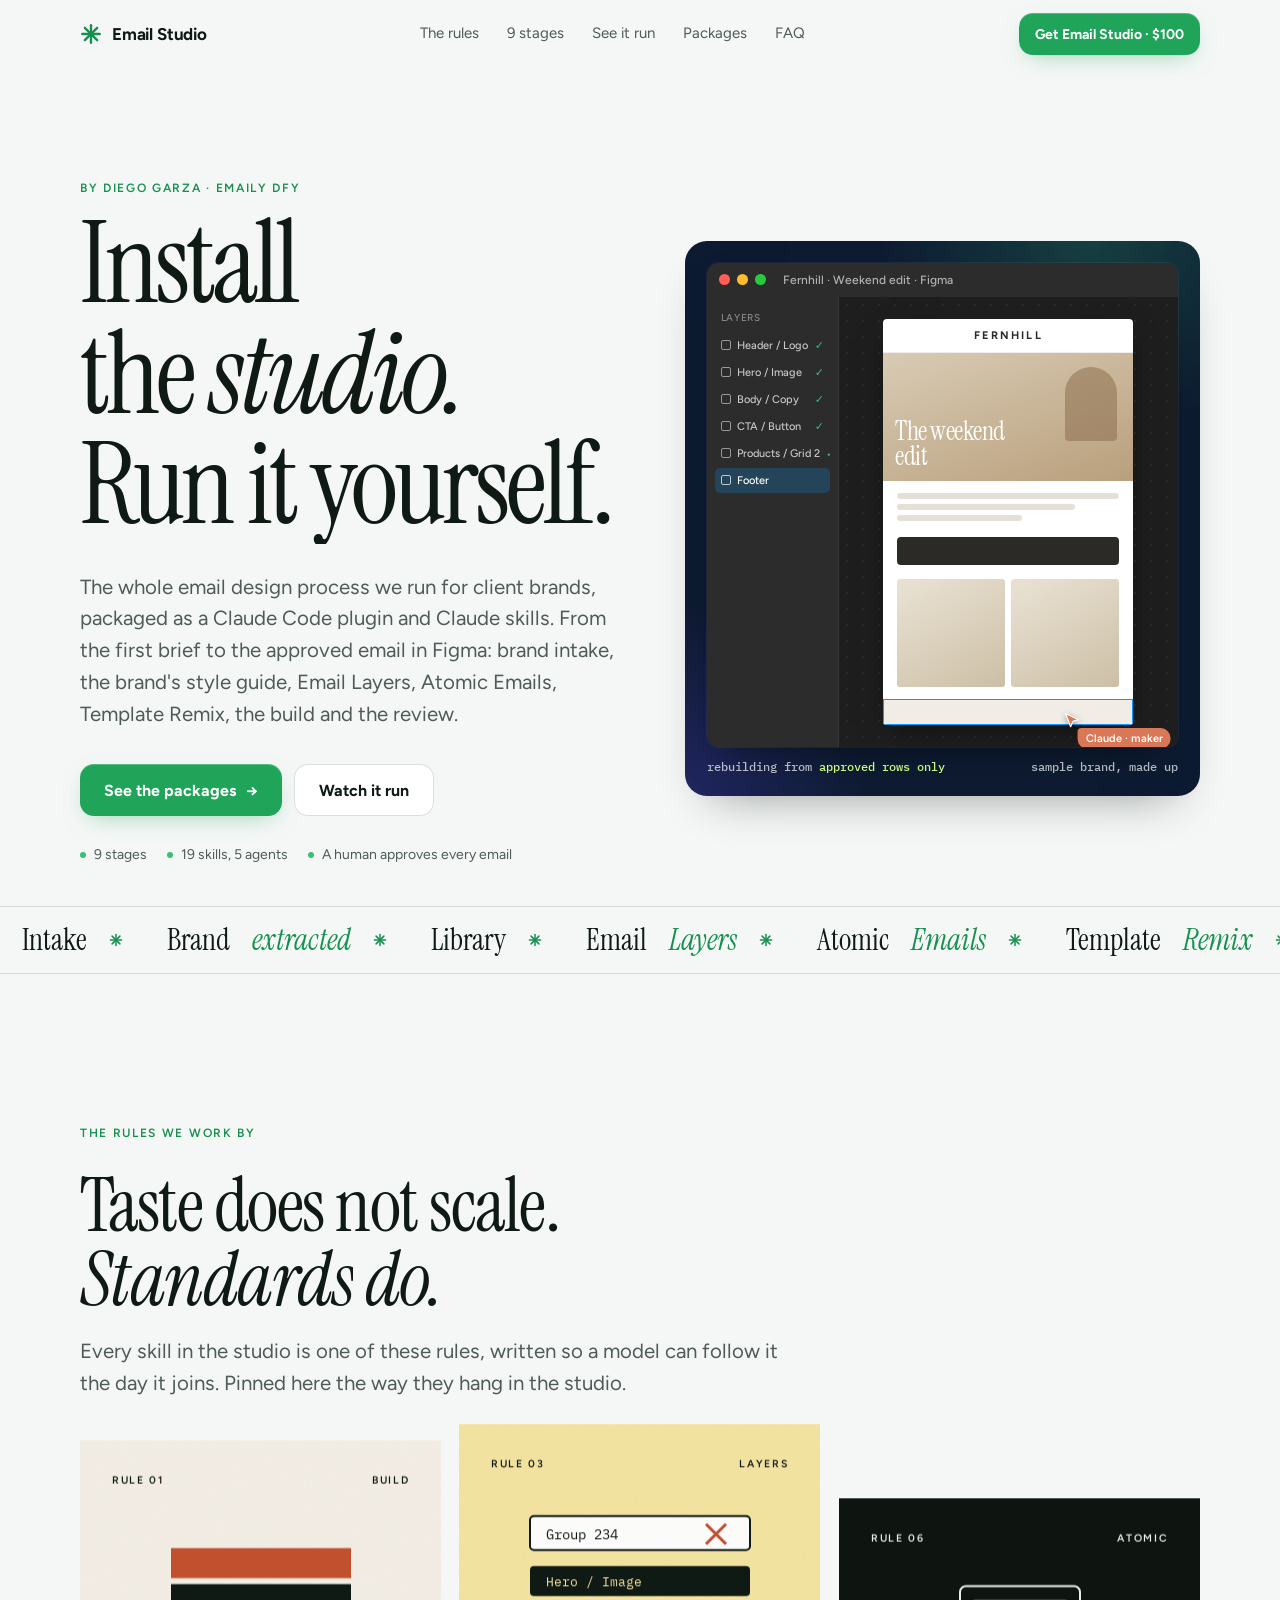
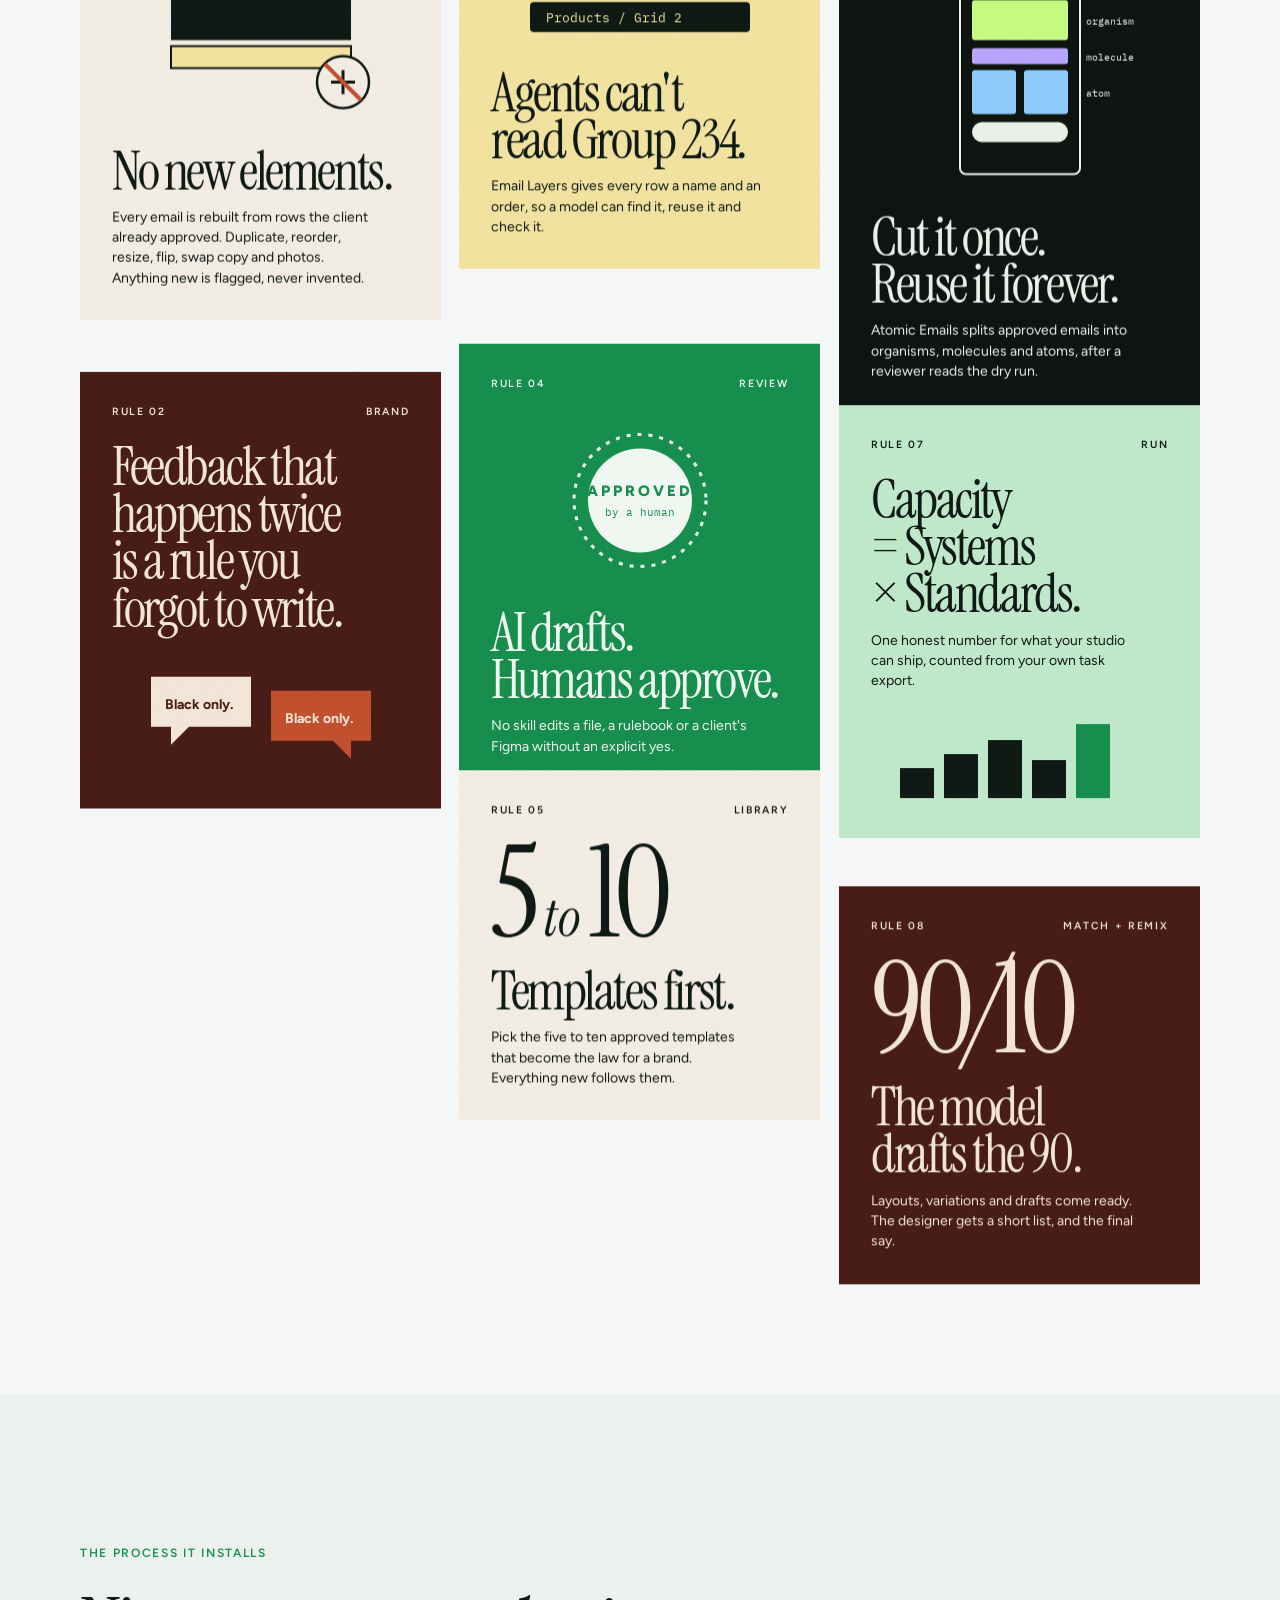
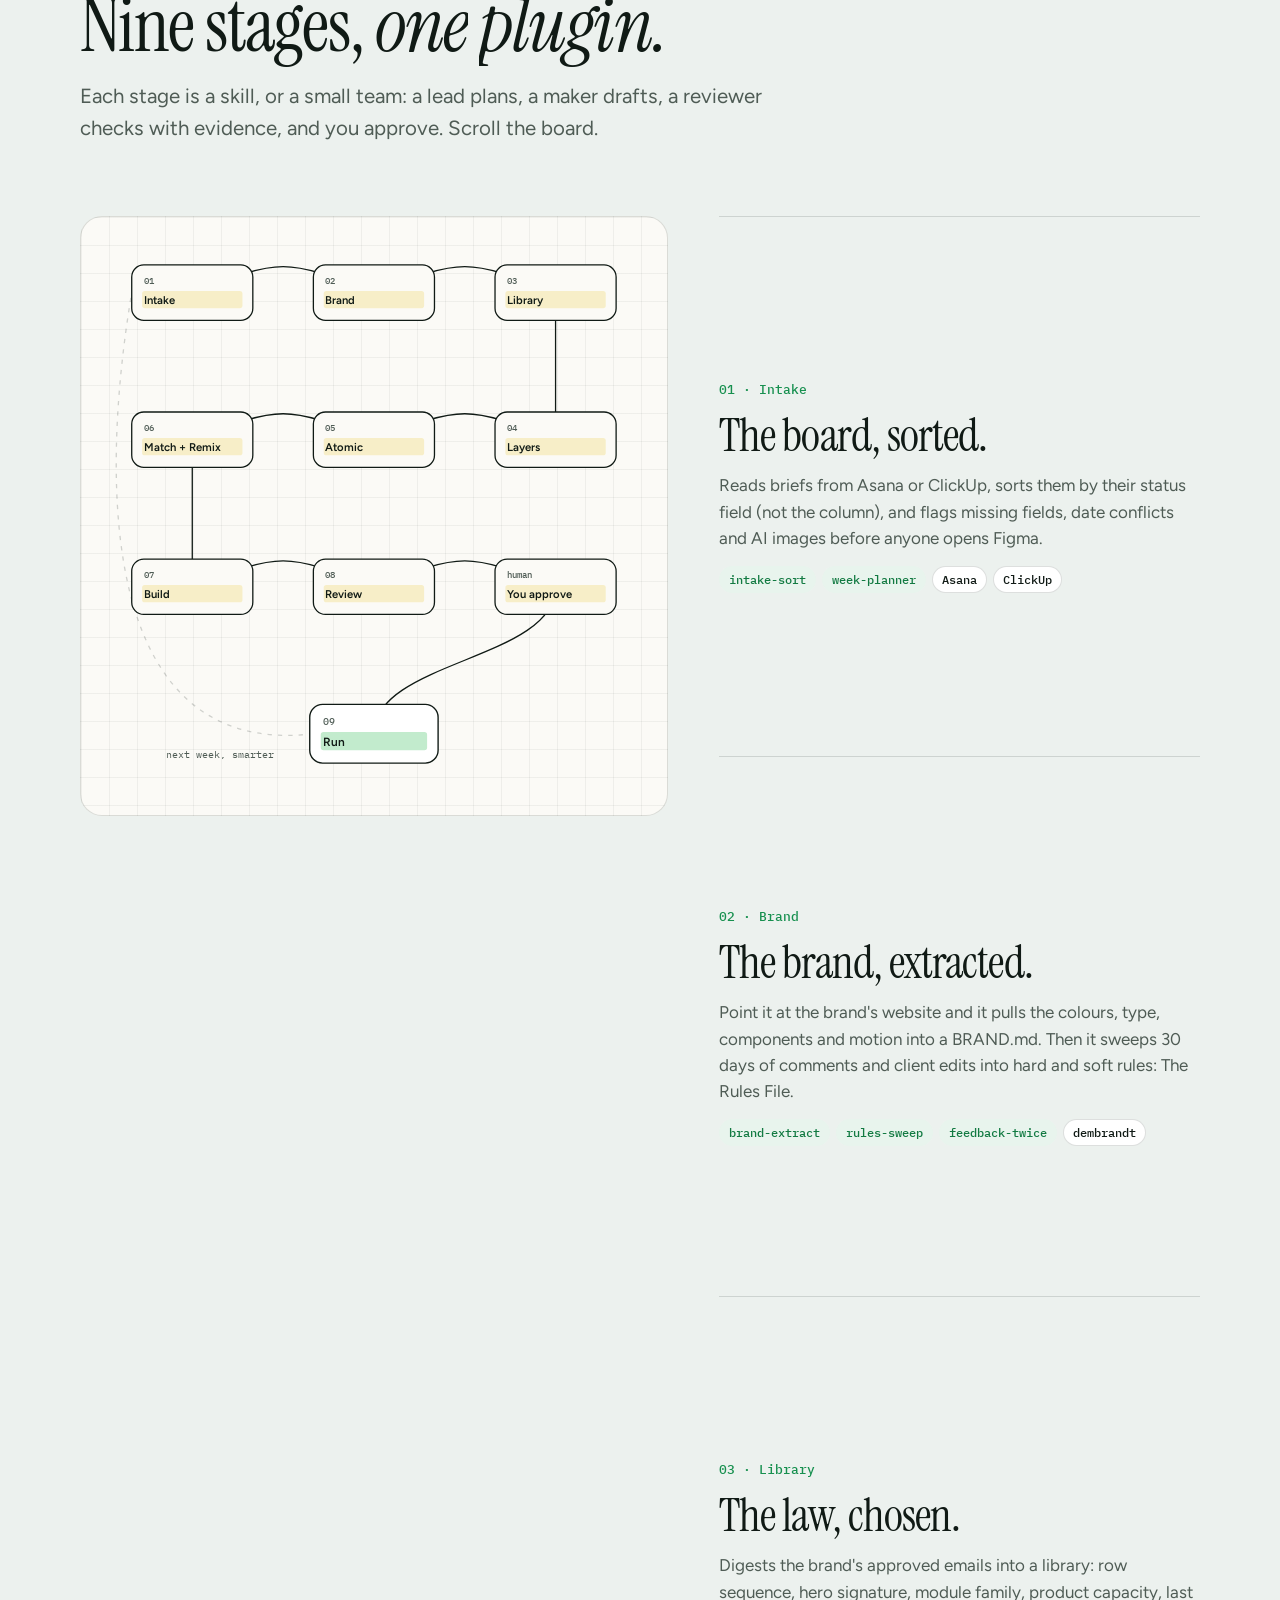
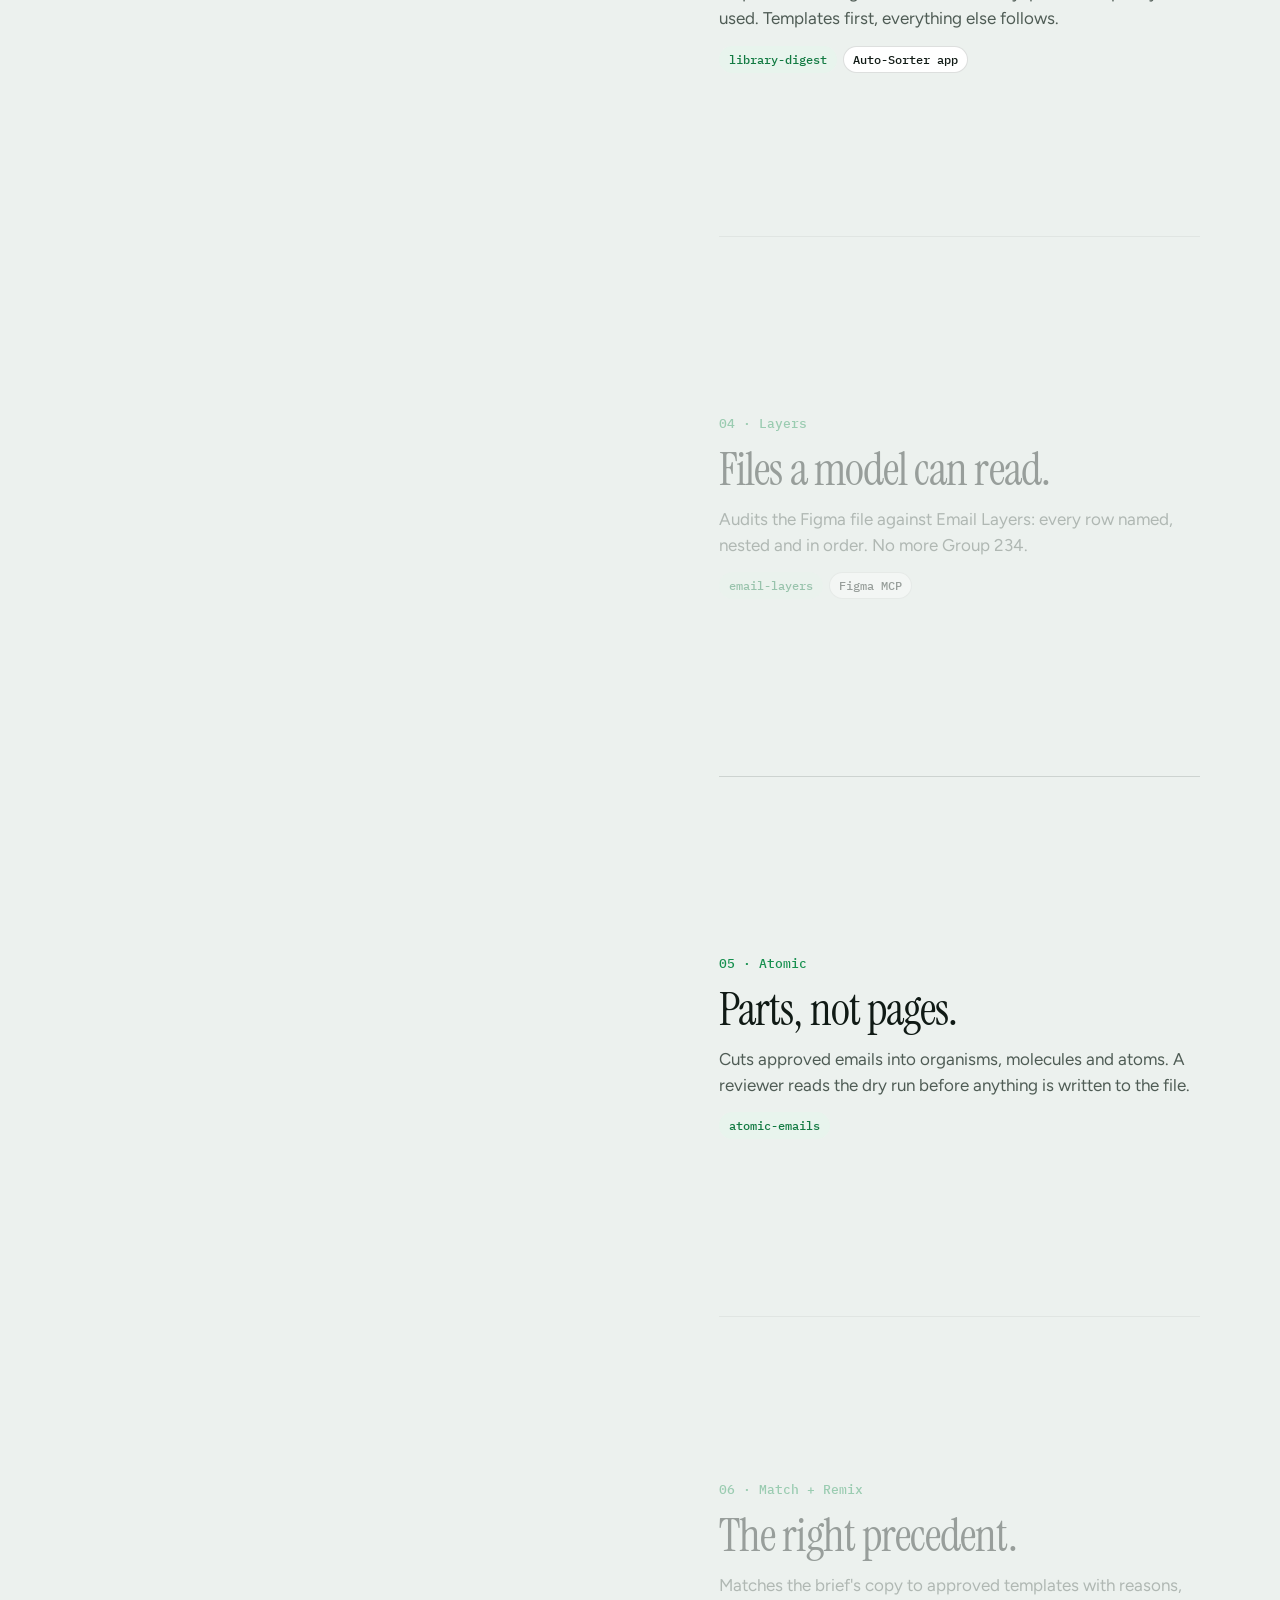
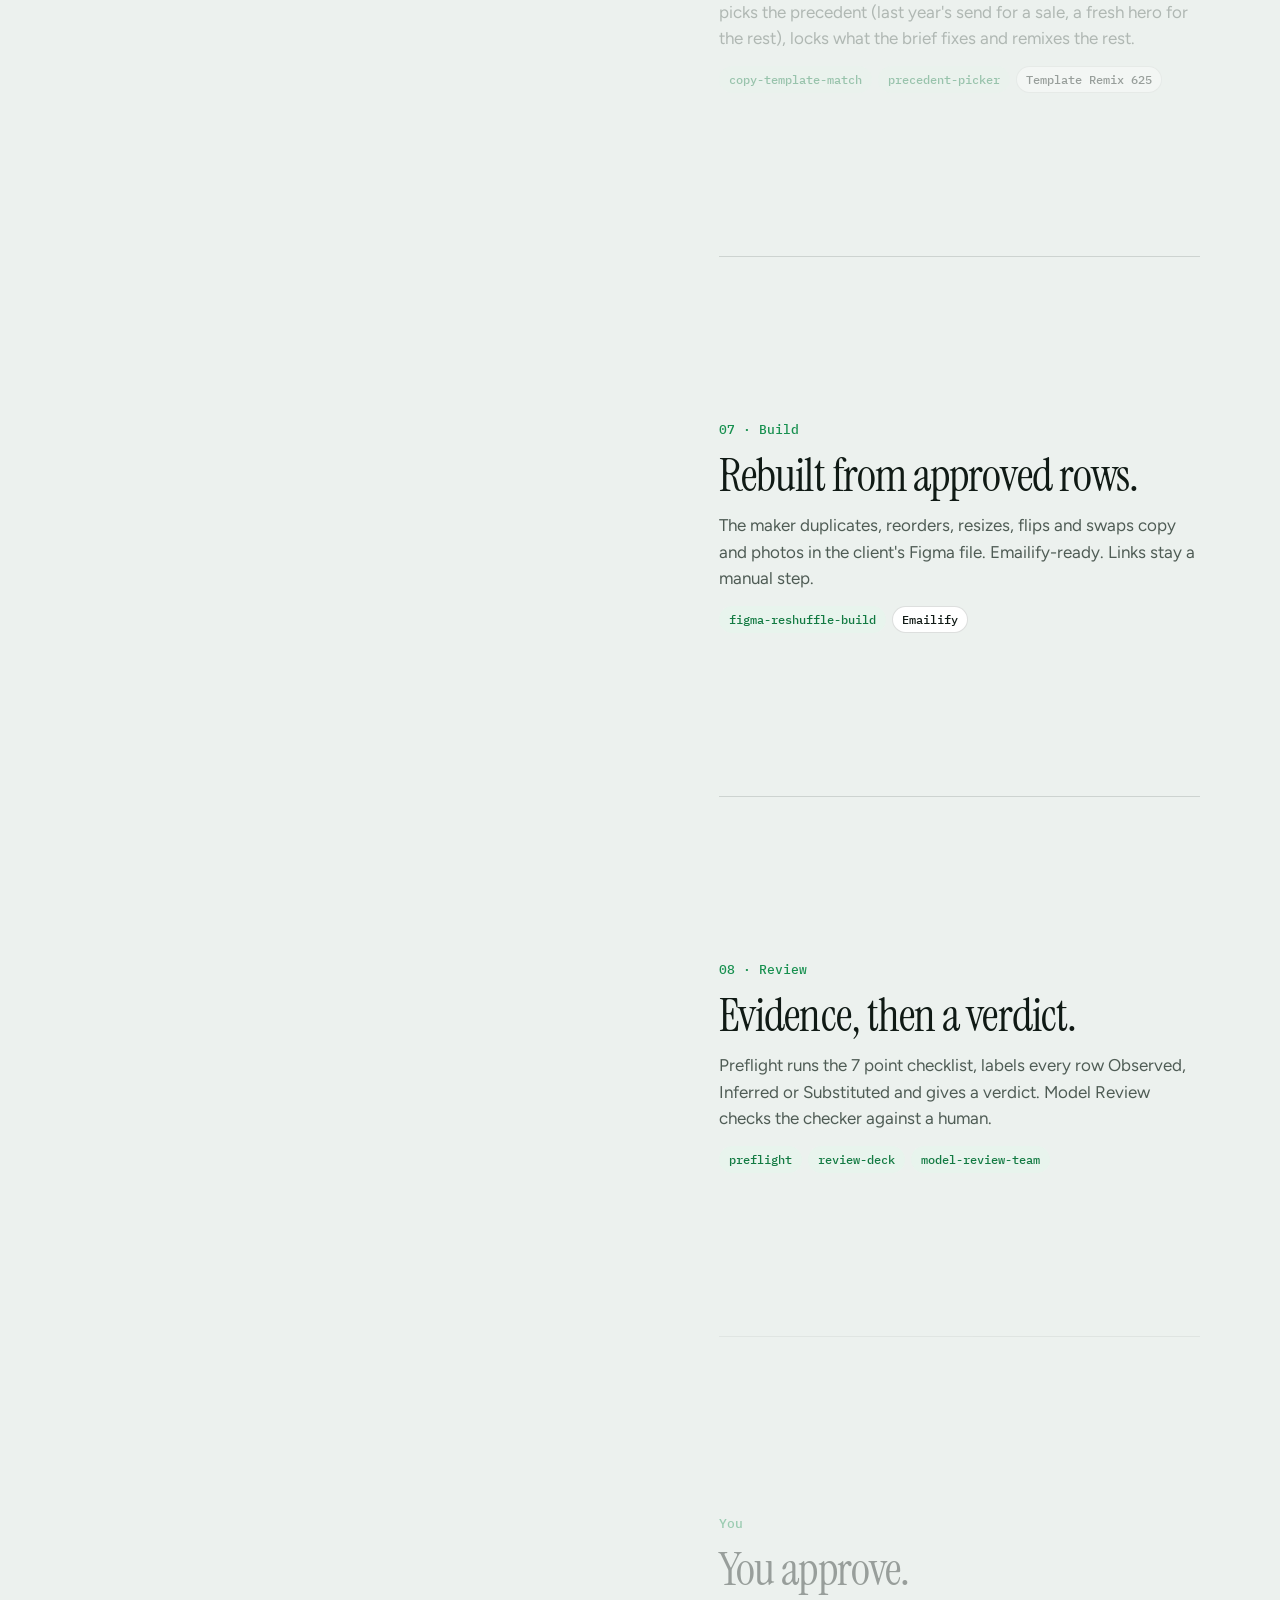
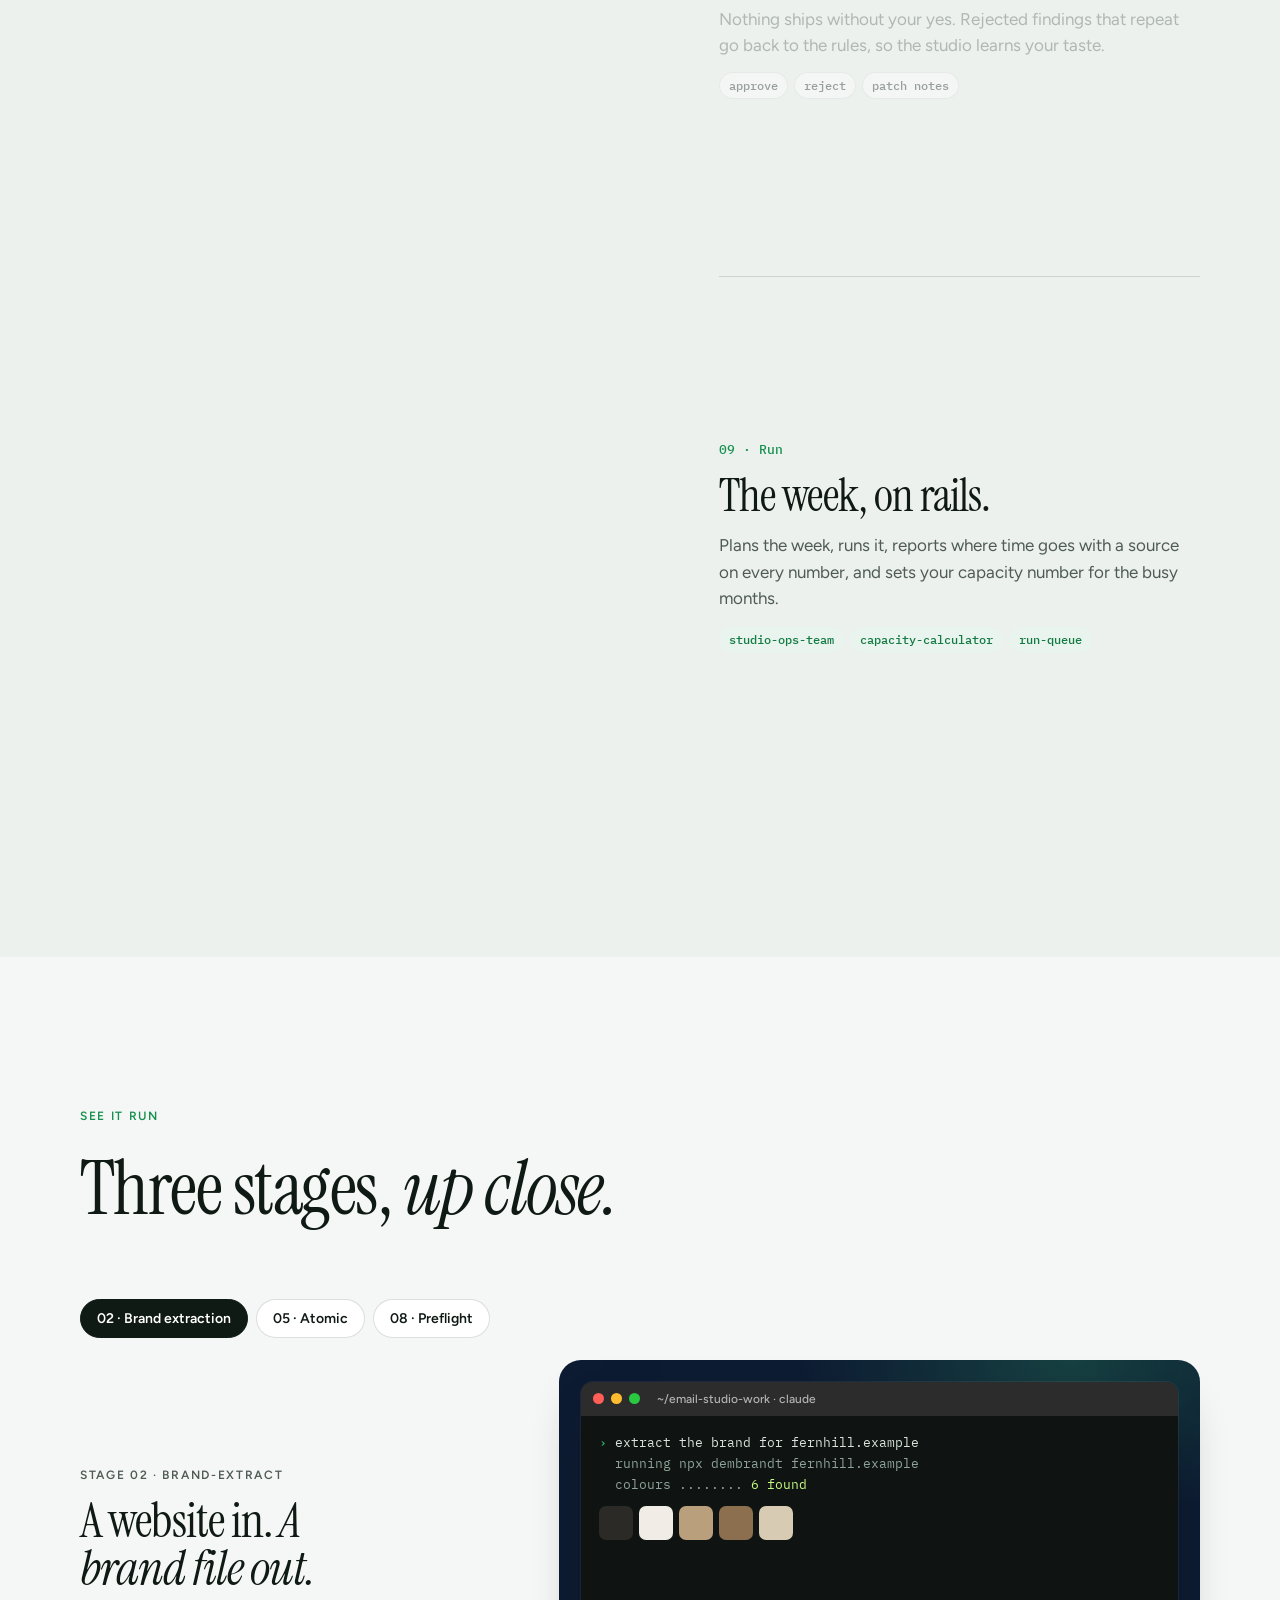
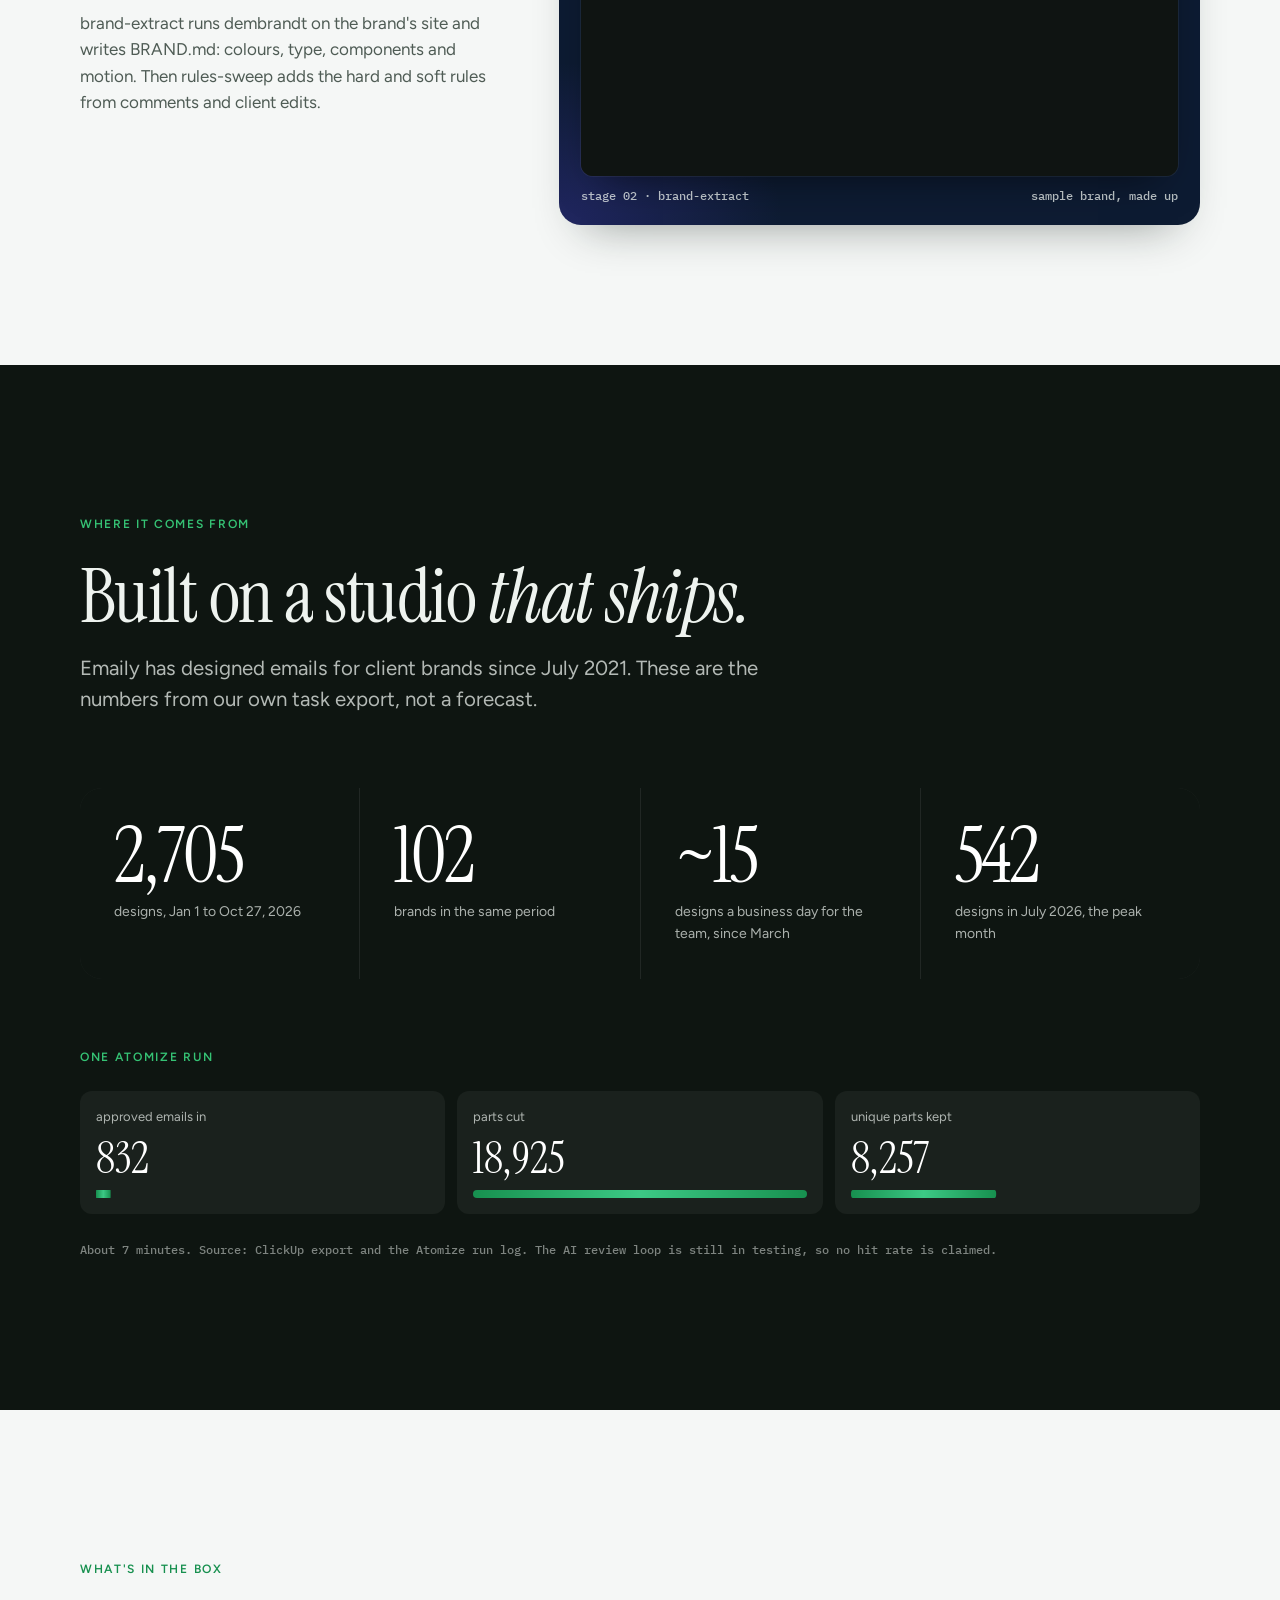
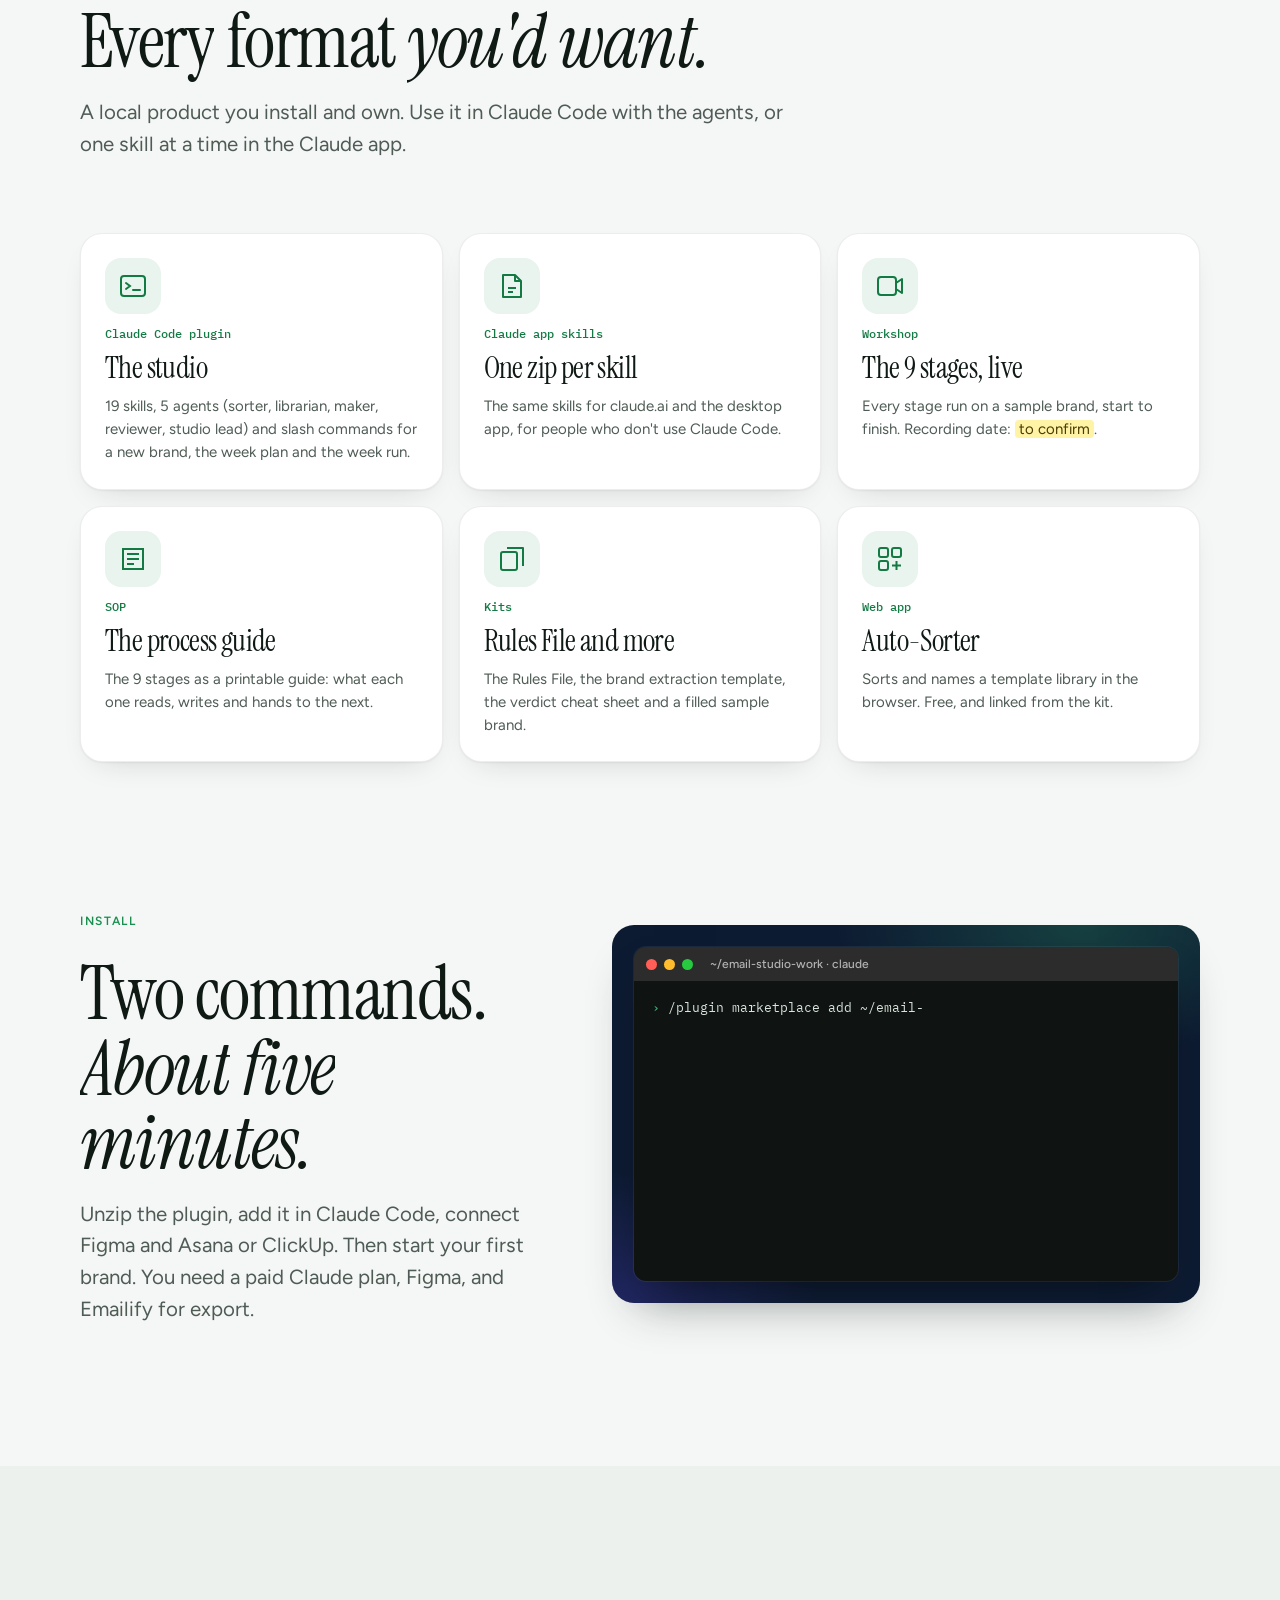
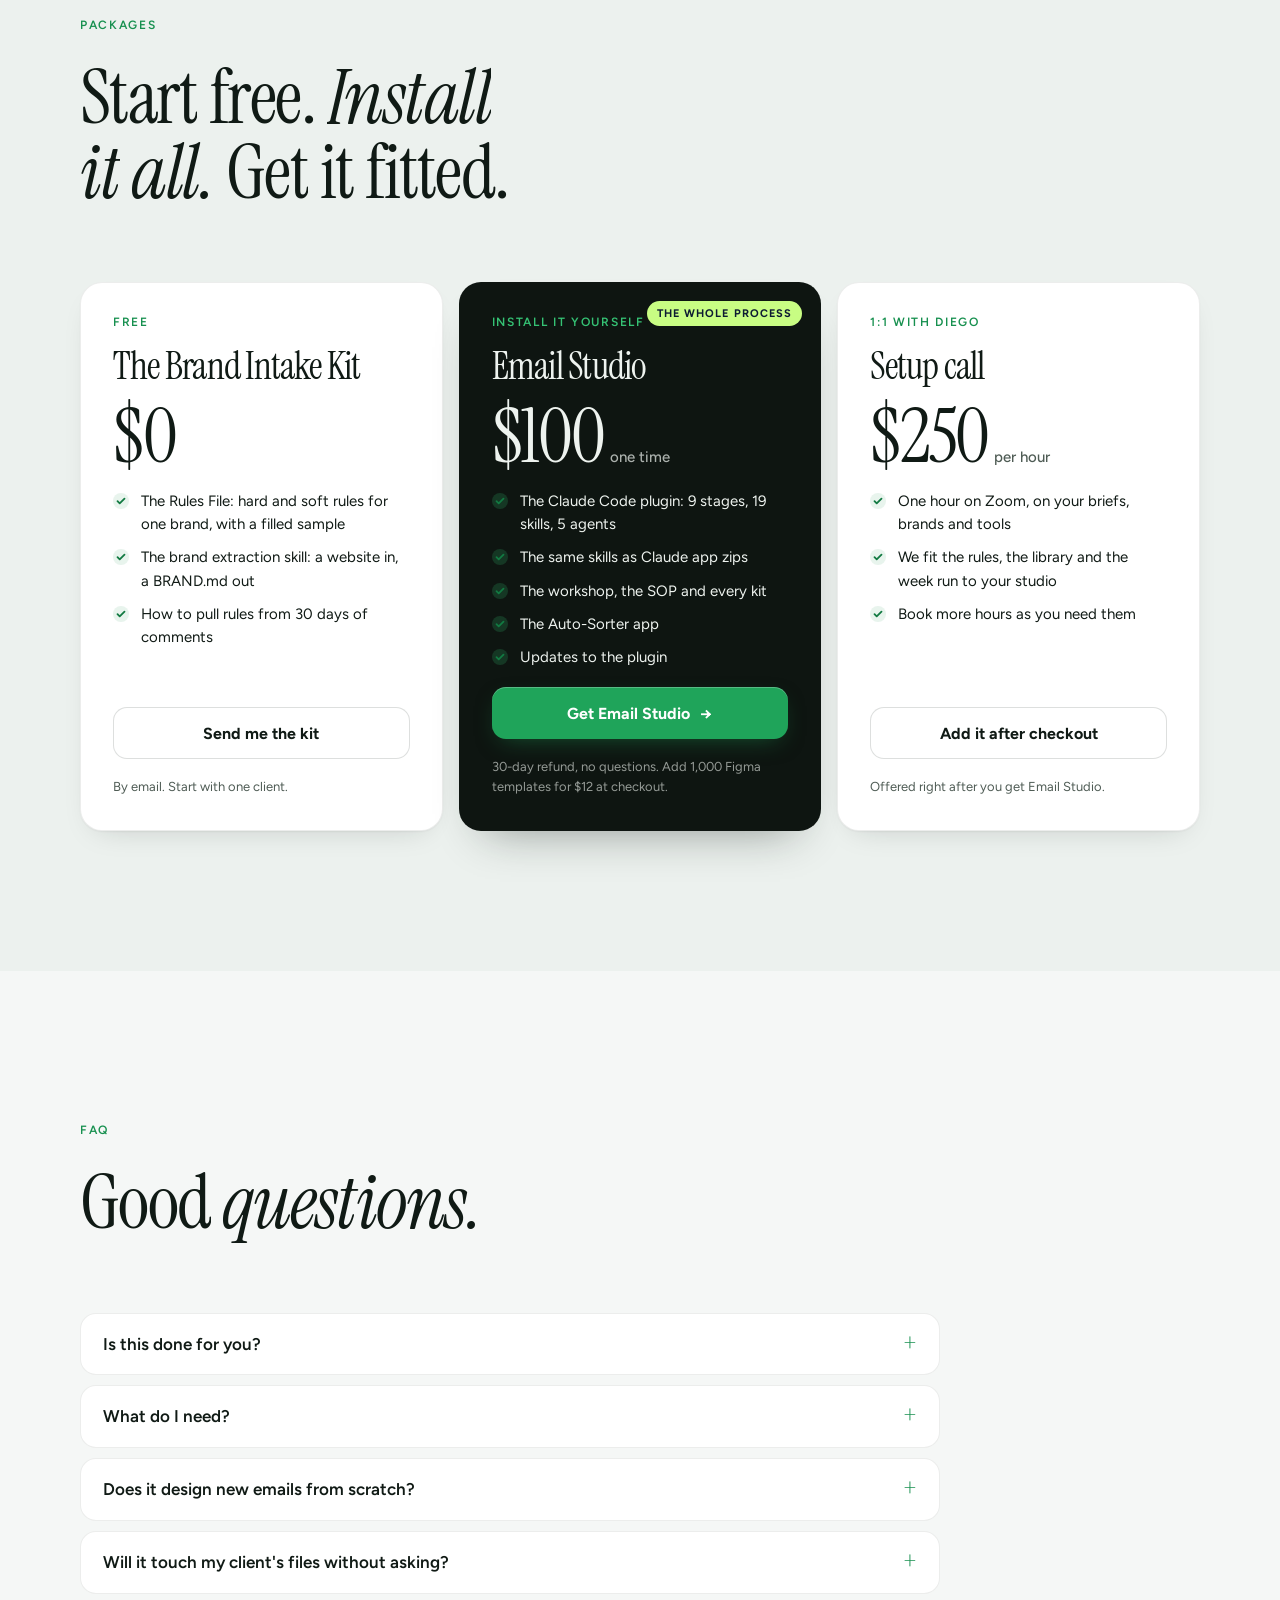
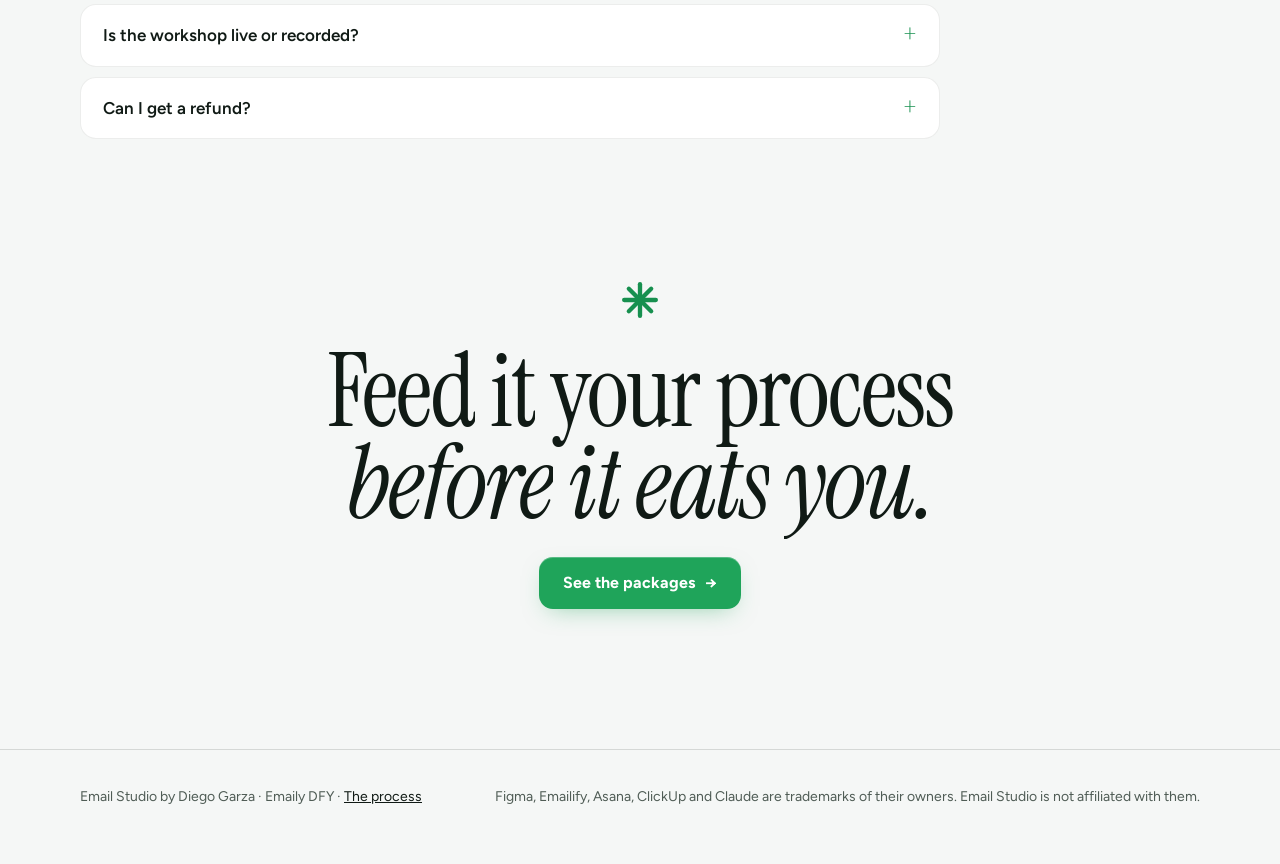
==== index.html @ 83f800d4 "Email Studio site v2 Co-Authored-By: Claude Opus 5.5 <noreply@anthropic.com>" ====
<!doctype html>
<html lang="en">
<head>
<meta charset="utf-8">
<meta name="viewport" content="width=device-width, initial-scale=1, viewport-fit=cover">
<title>Email Studio · Install the whole email design process</title>
<meta name="description" content="Diego Garza's email design process as a Claude Code plugin and Claude skills: brand intake, brand style extraction, Email Layers, Atomic Emails, Template Remix, Figma builds and review. Install it, run it yourself.">
<meta name="robots" content="noindex, nofollow">
<meta property="og:title" content="Email Studio">
<meta property="og:description" content="Install the whole email design process. Run it yourself.">
<link rel="icon" href="dfy-mark.svg" type="image/svg+xml">
<link rel="preconnect" href="https://fonts.googleapis.com">
<link rel="preconnect" href="https://fonts.gstatic.com" crossorigin>
<link rel="stylesheet" href="https://fonts.googleapis.com/css2?family=Figtree:wght@400;500;600;700;800&family=Instrument+Serif:ital@0;1&family=IBM+Plex+Mono:wght@400;500&display=swap">
<link rel="stylesheet" href="style.css">
</head>
<body>

<header class="nav" id="nav">
  <div class="w">
    <a class="brand" href="#top"><img src="dfy-mark.svg" alt="" width="22" height="22">Email Studio</a>
    <nav class="nav-links" aria-label="Sections">
      <a href="#rules">The rules</a><a href="#process">9 stages</a><a href="#demos">See it run</a><a href="#packages">Packages</a><a href="#faq">FAQ</a>
    </nav>
    <a class="btn btn-cta" href="https://www.halloftemplates.com/email-studio-workshop">Get Email Studio · $100</a>
  </div>
</header>

<main id="top">

<!-- HERO -->
<section class="hero w" id="hero">
  <div class="hero-grid">
    <div>
      <p class="eyebrow fade d4">By Diego Garza · Emaily DFY</p>
      <h1 style="margin-top:18px"><span class="ln"><span>Install</span></span><span class="ln"><span>the <em>studio.</em></span></span><span class="ln"><span>Run it yourself.</span></span></h1>
      <p class="lede fade d1">The whole email design process we run for client brands, packaged as a Claude Code plugin and Claude skills. From the first brief to the approved email in Figma: brand intake, the brand's style guide, Email Layers, Atomic Emails, Template Remix, the build and the review.</p>
      <div class="hero-ctas fade d2">
        <a class="btn btn-cta" href="#packages">See the packages <span class="arr">→</span></a>
        <a class="btn btn-ghost" href="#demos">Watch it run</a>
      </div>
      <div class="hero-meta fade d3"><span>9 stages</span><span>19 skills, 5 agents</span><span>A human approves every email</span></div>
    </div>
    <div class="fade d2" aria-hidden="true">
      <div class="stage">
        <div class="win">
          <div class="win-bar"><i></i><i></i><i></i><b>Fernhill · Weekend edit · Figma</b></div>
          <div class="figma">
            <div class="fg-side" id="hero-layers">
              <div class="t">Layers</div>
              <div class="lay">Header / Logo</div>
              <div class="lay">Hero / Image</div>
              <div class="lay">Body / Copy</div>
              <div class="lay">CTA / Button</div>
              <div class="lay">Products / Grid 2</div>
              <div class="lay">Footer</div>
            </div>
            <div class="fg-canvas">
              <div class="mail" id="hero-mail">
                <div class="row"><div class="r-logo">FERNHILL</div></div>
                <div class="row"><div class="r-hero"><b>The weekend<br>edit</b></div></div>
                <div class="row"><div class="r-copy"><i></i><i></i><i></i></div></div>
                <div class="row"><div class="r-cta"><span></span></div></div>
                <div class="row"><div class="r-grid"><i></i><i></i></div></div>
                <div class="row"><div class="r-foot"></div></div>
              </div>
              <div class="cursor claude" id="hero-cursor"><svg viewBox="0 0 18 18"><path d="M2 1.5l13 6.2-5.6 1.6-2.3 5.4z" fill="#d97757" stroke="#fff" stroke-width="1.2" stroke-linejoin="round"/></svg><span class="tag">Claude · maker</span></div>
              <div class="verdict" id="hero-verdict">Ready · 6 rows, 0 new elements</div>
            </div>
          </div>
        </div>
        <div class="stage-cap"><span>rebuilding from <b>approved rows only</b></span><span>sample brand, made up</span></div>
      </div>
    </div>
  </div>
</section>

<div class="ticker" aria-hidden="true"><div class="ticker-in" id="ticker"></div></div>

<!-- RULES BOARD -->
<section class="sec w board-wrap" id="rules">
  <div class="sec-head">
    <p class="eyebrow rv">The rules we work by</p>
    <h2 class="wsplit">Taste does not scale. <em>Standards do.</em></h2>
    <p class="lede rv d1">Every skill in the studio is one of these rules, written so a model can follow it the day it joins. Pinned here the way they hang in the studio.</p>
  </div>
  <div class="board" id="board">

    <article class="poster tall" data-speed=".06">
      <div class="cap"><span>Rule 01</span><span>Build</span></div>
      <svg class="art" viewBox="0 0 260 200" aria-hidden="true"><g class="lift"><rect x="40" y="30" width="180" height="30" fill="#c4512f"/><rect x="40" y="66" width="180" height="56" fill="#101a15"/><rect x="40" y="128" width="180" height="22" fill="#f5e6a3" stroke="#101a15" stroke-width="2"/></g><g class="spin"><circle cx="212" cy="164" r="26" fill="#f5f0e8" stroke="#101a15" stroke-width="2.5"/><path d="M200 164h24M212 152v24" stroke="#101a15" stroke-width="3"/><path d="M194 146l36 36" stroke="#c4512f" stroke-width="4"/></g></svg>
      <div><h3>No new elements.</h3><p style="margin-top:12px">Every email is rebuilt from rows the client already approved. Duplicate, reorder, resize, flip, swap copy and photos. Anything new is flagged, never invented.</p></div>
    </article>

    <article class="poster dark" data-speed="-.04">
      <div class="cap"><span>Rule 02</span><span>Brand</span></div>
      <div><h3>Feedback that happens twice is a rule you forgot to write.</h3></div>
      <svg class="art" viewBox="0 0 260 120" aria-hidden="true"><g class="lift"><path d="M20 20h100v50H58l-18 18V70H20z" fill="#f5e9dc"/><path d="M140 34h100v50h-20v18l-18-18h-62z" fill="#c4512f"/></g><text x="34" y="52" font-family="Figtree" font-weight="700" font-size="14" fill="#4a1d17">Black only.</text><text x="154" y="66" font-family="Figtree" font-weight="700" font-size="14" fill="#f5e9dc">Black only.</text></svg>
    </article>

    <article class="poster yellow" data-speed=".09">
      <div class="cap"><span>Rule 03</span><span>Layers</span></div>
      <svg class="art" viewBox="0 0 260 150" aria-hidden="true"><g class="spin"><rect x="20" y="20" width="220" height="34" rx="4" fill="#fff" stroke="#101a15" stroke-width="2"/><text x="36" y="43" font-family="IBM Plex Mono" font-size="14" fill="#101a15">Group 234</text><path d="M196 28l20 20M216 28l-20 20" stroke="#c4512f" stroke-width="3"/></g><g class="lift"><rect x="20" y="70" width="220" height="30" rx="4" fill="#101a15"/><text x="36" y="90" font-family="IBM Plex Mono" font-size="13" fill="#f5e6a3">Hero / Image</text><rect x="20" y="106" width="220" height="30" rx="4" fill="#101a15"/><text x="36" y="126" font-family="IBM Plex Mono" font-size="13" fill="#f5e6a3">Products / Grid 2</text></g></svg>
      <div><h3>Agents can't read Group 234.</h3><p style="margin-top:12px">Email Layers gives every row a name and an order, so a model can find it, reuse it and check it.</p></div>
    </article>

    <article class="poster green" data-speed="-.07">
      <div class="cap"><span>Rule 04</span><span>Review</span></div>
      <svg class="art" viewBox="0 0 260 170" aria-hidden="true"><g class="spin"><circle cx="130" cy="85" r="66" fill="none" stroke="#f3fbf6" stroke-width="3" stroke-dasharray="4 7"/><circle cx="130" cy="85" r="52" fill="#f3fbf6"/><text x="130" y="80" text-anchor="middle" font-family="Figtree" font-weight="800" font-size="15" letter-spacing="3" fill="#17904f">APPROVED</text><text x="130" y="100" text-anchor="middle" font-family="IBM Plex Mono" font-size="11" fill="#17904f">by a human</text></g></svg>
      <div><h3>AI drafts. Humans approve.</h3><p style="margin-top:12px">No skill edits a file, a rulebook or a client's Figma without an explicit yes.</p></div>
    </article>

    <article class="poster" data-speed=".05">
      <div class="cap"><span>Rule 05</span><span>Library</span></div>
      <div class="num">5<span style="font-size:.42em;font-style:italic;letter-spacing:0"> to </span>10</div>
      <div><h3>Templates first.</h3><p style="margin-top:12px">Pick the five to ten approved templates that become the law for a brand. Everything new follows them.</p></div>
    </article>

    <article class="poster ink tall" data-speed="-.05">
      <div class="cap"><span>Rule 06</span><span>Atomic</span></div>
      <svg class="art" viewBox="0 0 260 220" aria-hidden="true"><g class="lift"><rect x="70" y="16" width="120" height="188" rx="6" fill="none" stroke="#eef3ef" stroke-width="2"/><rect x="82" y="30" width="96" height="40" rx="3" fill="#c8fd83"/><rect x="82" y="78" width="96" height="16" rx="3" fill="#b9a8ff"/><rect x="82" y="100" width="44" height="44" rx="3" fill="#8fd0ff"/><rect x="134" y="100" width="44" height="44" rx="3" fill="#8fd0ff"/><rect x="82" y="152" width="96" height="20" rx="10" fill="#eef3ef"/></g><g font-family="IBM Plex Mono" font-size="10" fill="#eef3ef"><text x="196" y="54">organism</text><text x="196" y="90">molecule</text><text x="196" y="126">atom</text></g></svg>
      <div><h3>Cut it once. Reuse it forever.</h3><p style="margin-top:12px">Atomic Emails splits approved emails into organisms, molecules and atoms, after a reviewer reads the dry run.</p></div>
    </article>

    <article class="poster mint" data-speed=".08">
      <div class="cap"><span>Rule 07</span><span>Run</span></div>
      <div><h3>Capacity = Systems × Standards.</h3><p style="margin-top:12px">One honest number for what your studio can ship, counted from your own task export.</p></div>
      <svg class="art" viewBox="0 0 260 90" aria-hidden="true"><g class="lift"><rect x="10" y="52" width="34" height="30" fill="#101a15"/><rect x="54" y="38" width="34" height="44" fill="#101a15"/><rect x="98" y="24" width="34" height="58" fill="#101a15"/><rect x="142" y="44" width="34" height="38" fill="#101a15"/><rect x="186" y="8" width="34" height="74" fill="#17904f"/></g></svg>
    </article>

    <article class="poster dark" data-speed="-.06">
      <div class="cap"><span>Rule 08</span><span>Match + Remix</span></div>
      <div class="num">90<span style="font-style:italic">/</span>10</div>
      <div><h3>The model drafts the 90.</h3><p style="margin-top:12px">Layouts, variations and drafts come ready. The designer gets a short list, and the final say.</p></div>
    </article>

  </div>
</section>

<!-- PROCESS -->
<section class="sec process" id="process">
  <div class="w">
    <div class="sec-head">
      <p class="eyebrow rv">The process it installs</p>
      <h2 class="wsplit">Nine stages, <em>one plugin.</em></h2>
      <p class="lede rv d1">Each stage is a skill, or a small team: a lead plans, a maker drafts, a reviewer checks with evidence, and you approve. Scroll the board.</p>
    </div>
    <div class="proc">
      <div class="wb" id="wb" aria-hidden="true">
        <svg viewBox="0 0 620 640" id="wb-svg"></svg>
      </div>
      <div class="steps" id="steps">
        <div class="step" data-i="0"><span class="n">01 · Intake</span><h3>The board, sorted.</h3><p>Reads briefs from Asana or ClickUp, sorts them by their status field (not the column), and flags missing fields, date conflicts and AI images before anyone opens Figma.</p><div class="chips"><span class="chip k">intake-sort</span><span class="chip k">week-planner</span><span class="chip">Asana</span><span class="chip">ClickUp</span></div></div>
        <div class="step" data-i="1"><span class="n">02 · Brand</span><h3>The brand, extracted.</h3><p>Point it at the brand's website and it pulls the colours, type, components and motion into a BRAND.md. Then it sweeps 30 days of comments and client edits into hard and soft rules: The Rules File.</p><div class="chips"><span class="chip k">brand-extract</span><span class="chip k">rules-sweep</span><span class="chip k">feedback-twice</span><span class="chip">dembrandt</span></div></div>
        <div class="step" data-i="2"><span class="n">03 · Library</span><h3>The law, chosen.</h3><p>Digests the brand's approved emails into a library: row sequence, hero signature, module family, product capacity, last used. Templates first, everything else follows.</p><div class="chips"><span class="chip k">library-digest</span><span class="chip">Auto-Sorter app</span></div></div>
        <div class="step" data-i="3"><span class="n">04 · Layers</span><h3>Files a model can read.</h3><p>Audits the Figma file against Email Layers: every row named, nested and in order. No more Group 234.</p><div class="chips"><span class="chip k">email-layers</span><span class="chip">Figma MCP</span></div></div>
        <div class="step" data-i="4"><span class="n">05 · Atomic</span><h3>Parts, not pages.</h3><p>Cuts approved emails into organisms, molecules and atoms. A reviewer reads the dry run before anything is written to the file.</p><div class="chips"><span class="chip k">atomic-emails</span></div></div>
        <div class="step" data-i="5"><span class="n">06 · Match + Remix</span><h3>The right precedent.</h3><p>Matches the brief's copy to approved templates with reasons, picks the precedent (last year's send for a sale, a fresh hero for the rest), locks what the brief fixes and remixes the rest.</p><div class="chips"><span class="chip k">copy-template-match</span><span class="chip k">precedent-picker</span><span class="chip">Template Remix 625</span></div></div>
        <div class="step" data-i="6"><span class="n">07 · Build</span><h3>Rebuilt from approved rows.</h3><p>The maker duplicates, reorders, resizes, flips and swaps copy and photos in the client's Figma file. Emailify-ready. Links stay a manual step.</p><div class="chips"><span class="chip k">figma-reshuffle-build</span><span class="chip">Emailify</span></div></div>
        <div class="step" data-i="7"><span class="n">08 · Review</span><h3>Evidence, then a verdict.</h3><p>Preflight runs the 7 point checklist, labels every row Observed, Inferred or Substituted and gives a verdict. Model Review checks the checker against a human.</p><div class="chips"><span class="chip k">preflight</span><span class="chip k">review-deck</span><span class="chip k">model-review-team</span></div></div>
        <div class="step" data-i="8"><span class="n">You</span><h3>You approve.</h3><p>Nothing ships without your yes. Rejected findings that repeat go back to the rules, so the studio learns your taste.</p><div class="chips"><span class="chip">approve</span><span class="chip">reject</span><span class="chip">patch notes</span></div></div>
        <div class="step" data-i="9"><span class="n">09 · Run</span><h3>The week, on rails.</h3><p>Plans the week, runs it, reports where time goes with a source on every number, and sets your capacity number for the busy months.</p><div class="chips"><span class="chip k">studio-ops-team</span><span class="chip k">capacity-calculator</span><span class="chip k">run-queue</span></div></div>
      </div>
    </div>
  </div>
</section>

<!-- DEMOS -->
<section class="sec w" id="demos">
  <div class="sec-head">
    <p class="eyebrow rv">See it run</p>
    <h2 class="wsplit">Three stages, <em>up close.</em></h2>
  </div>
  <div class="demos">
    <div class="tabs" role="tablist" aria-label="Demos">
      <button class="tab" role="tab" aria-selected="true" data-demo="brand">02 · Brand extraction</button>
      <button class="tab" role="tab" aria-selected="false" data-demo="atomic">05 · Atomic</button>
      <button class="tab" role="tab" aria-selected="false" data-demo="review">08 · Preflight</button>
    </div>
    <div class="demo-grid">
      <div class="demo-copy" id="demo-copy"></div>
      <div class="stage" aria-hidden="true"><div class="win"><div class="win-bar"><i></i><i></i><i></i><b id="demo-title">Claude Code</b></div><div id="demo-body"></div></div><div class="stage-cap"><span id="demo-cap"></span><span>sample brand, made up</span></div></div>
    </div>
  </div>
</section>

<!-- PROOF -->
<section class="sec proof" id="proof">
  <div class="w">
    <div class="sec-head">
      <p class="eyebrow rv">Where it comes from</p>
      <h2 class="wsplit">Built on a studio <em>that ships.</em></h2>
      <p class="lede rv d1">Emaily has designed emails for client brands since July 2021. These are the numbers from our own task export, not a forecast.</p>
    </div>
    <div class="stats rv">
      <div class="stat"><b>2,705</b><span>designs, Jan 1 to Oct 27, 2026</span></div>
      <div class="stat"><b>102</b><span>brands in the same period</span></div>
      <div class="stat"><b>~15</b><span>designs a business day for the team, since March</span></div>
      <div class="stat"><b>542</b><span>designs in July 2026, the peak month</span></div>
    </div>
    <div class="atomize" id="atomize">
      <p class="eyebrow" style="margin-top:8px">One Atomize run</p>
      <div class="belt">
        <div class="bar"><span>approved emails in</span><b>832</b><div class="fill" style="--s:.044"></div></div>
        <div class="bar"><span>parts cut</span><b>18,925</b><div class="fill" style="--s:1"></div></div>
        <div class="bar"><span>unique parts kept</span><b>8,257</b><div class="fill" style="--s:.436"></div></div>
      </div>
      <p class="src">About 7 minutes. Source: ClickUp export and the Atomize run log. The AI review loop is still in testing, so no hit rate is claimed.</p>
    </div>
  </div>
</section>

<!-- WHAT YOU GET -->
<section class="sec w" id="box">
  <div class="sec-head">
    <p class="eyebrow rv">What's in the box</p>
    <h2 class="wsplit">Every format <em>you'd want.</em></h2>
    <p class="lede rv d1">A local product you install and own. Use it in Claude Code with the agents, or one skill at a time in the Claude app.</p>
  </div>
  <div class="box">
    <div class="item rv"><div class="ic"><svg viewBox="0 0 30 30" fill="none" stroke="#127a42" stroke-width="2" stroke-linecap="round"><rect x="3" y="5" width="24" height="20" rx="3"/><path d="M8 12l4 3-4 3M15 19h7"/></svg></div><span class="fmt">Claude Code plugin</span><h3>The studio</h3><p>19 skills, 5 agents (sorter, librarian, maker, reviewer, studio lead) and slash commands for a new brand, the week plan and the week run.</p></div>
    <div class="item rv d1"><div class="ic"><svg viewBox="0 0 30 30" fill="none" stroke="#127a42" stroke-width="2" stroke-linejoin="round"><path d="M6 4h12l6 6v16H6z"/><path d="M18 4v6h6M11 17h8M11 21h5"/></svg></div><span class="fmt">Claude app skills</span><h3>One zip per skill</h3><p>The same skills for claude.ai and the desktop app, for people who don't use Claude Code.</p></div>
    <div class="item rv d2"><div class="ic"><svg viewBox="0 0 30 30" fill="none" stroke="#127a42" stroke-width="2" stroke-linejoin="round"><rect x="3" y="6" width="18" height="18" rx="3"/><path d="M21 12l6-4v14l-6-4z"/></svg></div><span class="fmt">Workshop</span><h3>The 9 stages, live</h3><p>Every stage run on a sample brand, start to finish. Recording date: <mark class="ph">to confirm</mark>.</p></div>
    <div class="item rv"><div class="ic"><svg viewBox="0 0 30 30" fill="none" stroke="#127a42" stroke-width="2"><path d="M5 5h20v20H5z"/><path d="M9 10h12M9 15h12M9 20h7"/></svg></div><span class="fmt">SOP</span><h3>The process guide</h3><p>The 9 stages as a printable guide: what each one reads, writes and hands to the next.</p></div>
    <div class="item rv d1"><div class="ic"><svg viewBox="0 0 30 30" fill="none" stroke="#127a42" stroke-width="2" stroke-linejoin="round"><rect x="4" y="8" width="16" height="18" rx="2"/><path d="M10 4h16v18"/></svg></div><span class="fmt">Kits</span><h3>Rules File and more</h3><p>The Rules File, the brand extraction template, the verdict cheat sheet and a filled sample brand.</p></div>
    <div class="item rv d2"><div class="ic"><svg viewBox="0 0 30 30" fill="none" stroke="#127a42" stroke-width="2" stroke-linejoin="round"><rect x="4" y="4" width="9" height="9" rx="2"/><rect x="17" y="4" width="9" height="9" rx="2"/><rect x="4" y="17" width="9" height="9" rx="2"/><path d="M17 21.5h9M21.5 17v9"/></svg></div><span class="fmt">Web app</span><h3>Auto-Sorter</h3><p>Sorts and names a template library in the browser. Free, and linked from the kit.</p></div>
  </div>
</section>

<!-- INSTALL -->
<section class="sec w" id="install" style="padding-top:0">
  <div class="install">
    <div class="sec-head" style="margin:0">
      <p class="eyebrow rv">Install</p>
      <h2 class="wsplit">Two commands. <em>About five minutes.</em></h2>
      <p class="lede rv d1">Unzip the plugin, add it in Claude Code, connect Figma and Asana or ClickUp. Then start your first brand. You need a paid Claude plan, Figma, and Emailify for export.</p>
    </div>
    <div class="stage" aria-hidden="true"><div class="win"><div class="win-bar"><i></i><i></i><i></i><b>~/email-studio-work · claude</b></div><div class="term" id="install-term"></div></div></div>
  </div>
</section>

<!-- PACKAGES -->
<section class="sec" id="packages" style="background:var(--bg2)">
  <div class="w">
    <div class="sec-head">
      <p class="eyebrow rv">Packages</p>
      <h2 class="wsplit">Start free. <em>Install it all.</em> Get it fitted.</h2>
    </div>
    <div class="pk">
      <div class="pkg rv">
        <span class="tier">Free</span>
        <h3>The Brand Intake Kit</h3>
        <div class="price">$0</div>
        <ul><li>The Rules File: hard and soft rules for one brand, with a filled sample</li><li>The brand extraction skill: a website in, a BRAND.md out</li><li>How to pull rules from 30 days of comments</li></ul>
        <a class="btn btn-ghost" href="https://www.halloftemplates.com/email-studio-rules-file">Send me the kit</a>
        <span class="note">By email. Start with one client.</span>
      </div>
      <div class="pkg main rv d1">
        <span class="badge">The whole process</span>
        <span class="tier">Install it yourself</span>
        <h3>Email Studio</h3>
        <div class="price">$100<small>one time</small></div>
        <ul><li>The Claude Code plugin: 9 stages, 19 skills, 5 agents</li><li>The same skills as Claude app zips</li><li>The workshop, the SOP and every kit</li><li>The Auto-Sorter app</li><li>Updates to the plugin</li></ul>
        <a class="btn btn-cta" href="https://www.halloftemplates.com/email-studio-workshop">Get Email Studio <span class="arr">→</span></a>
        <span class="note">30-day refund, no questions. Add 1,000 Figma templates for $12 at checkout.</span>
      </div>
      <div class="pkg rv d2">
        <span class="tier">1:1 with Diego</span>
        <h3>Setup call</h3>
        <div class="price">$250<small>per hour</small></div>
        <ul><li>One hour on Zoom, on your briefs, brands and tools</li><li>We fit the rules, the library and the week run to your studio</li><li>Book more hours as you need them</li></ul>
        <a class="btn btn-ghost" href="https://www.halloftemplates.com/email-studio-workshop">Add it after checkout</a>
        <span class="note">Offered right after you get Email Studio.</span>
      </div>
    </div>
  </div>
</section>

<!-- FAQ -->
<section class="sec w" id="faq">
  <div class="sec-head"><p class="eyebrow rv">FAQ</p><h2 class="wsplit">Good <em>questions.</em></h2></div>
  <div class="faq">
    <details><summary>Is this done for you?</summary><p>No. You install it and run it yourself, on your own machine and your own files. If you want it fitted to your studio, book a 1:1 setup call.</p></details>
    <details><summary>What do I need?</summary><p>A paid Claude plan (Claude Code for the full plugin, or the Claude app for the skill zips), Figma, and Asana or ClickUp for briefs. Emailify for export. Brand extraction needs Node 18 or newer.</p></details>
    <details><summary>Does it design new emails from scratch?</summary><p>No, on purpose. It rebuilds every email from rows the client already approved, and flags anything that would need a new element.</p></details>
    <details><summary>Will it touch my client's files without asking?</summary><p>Never. Every skill drafts, then stops. A human approves before anything is applied to a file or a rulebook.</p></details>
    <details><summary>Is the workshop live or recorded?</summary><p>Recorded. Recording date: <mark class="ph">to confirm</mark>.</p></details>
    <details><summary>Can I get a refund?</summary><p>Yes. 30 days, no questions.</p></details>
  </div>
</section>

<section class="sec w closer" style="padding-top:0">
  <img src="dfy-mark.svg" alt="" width="40" height="40" class="rv">
  <h2 class="wsplit">Feed it your process <em>before it eats you.</em></h2>
  <a class="btn btn-cta rv" href="#packages">See the packages <span class="arr">→</span></a>
</section>

</main>

<footer><div class="w"><span>Email Studio by Diego Garza · Emaily DFY · <a href="https://dieginmachin.github.io/process/">The process</a></span><span>Figma, Emailify, Asana, ClickUp and Claude are trademarks of their owners. Email Studio is not affiliated with them.</span></div></footer>

<script src="app.js"></script>
</body>
</html>
---- style.css ----
/* Email Studio site v2. DFY base (visual-library/tokens/dfy.css) + HOT poster tiles + whiteboard explainers + stageshow demos.
   Recipe: visual-library/MIXES.md. No dashes in copy. */
:root{
  --bg:#f5f7f6;--bg2:#ecf1ee;--card:#fff;--ink:#101a15;--muted:#4f5c55;--dim:#7f8a84;
  --line:rgba(16,28,22,.08);--line2:rgba(16,28,22,.14);
  --cta:#1fa45a;--cta-hi:#18914e;--green:#17904f;--green2:#127a42;--green3:#35c274;--mint:#e8f4ed;
  --panel:#0e1511;--on-panel:#eef3ef;--violet:#7b61ff;--violet-aa:#5a3fe0;--amber:#d9a441;--red:#e43636;
  --navy:#0d1b32;--navy2:#13233d;--lime:#c8fd83;--figma:#0d99ff;
  --paper:#f5f0e8;--paper2:#ece4d6;--yellow:#f5e6a3;--hl-green:#c2ebcd;--oxblood:#4a1d17;--terra:#c4512f;
  --serif:"Instrument Serif",Georgia,serif;--sans:Figtree,system-ui,-apple-system,sans-serif;--mono:"IBM Plex Mono",ui-monospace,Menlo,monospace;
  --r-row:12px;--r-chip:14px;--r-card-sm:16px;--r-card:22px;
  --sh-card:0 1px 2px rgba(16,28,22,.05),0 12px 32px -18px rgba(16,28,22,.22);
  --sh-raised:0 1px 2px rgba(16,28,22,.06),0 10px 24px -10px rgba(16,28,22,.3);
  --sh-float:0 24px 44px -26px rgba(16,28,22,.45);
  --sh-cta:0 8px 24px -10px rgba(31,164,90,.5),inset 0 1px 0 rgba(255,255,255,.25);
  --ease:cubic-bezier(.22,1,.36,1);--spring:cubic-bezier(.34,1.5,.5,1);
  --gut:max(16px,env(safe-area-inset-left,0px));--w:1200px;
}
*{box-sizing:border-box}
html{scroll-behavior:smooth;-webkit-text-size-adjust:100%}
body{margin:0;background:var(--bg);color:var(--ink);font:400 17px/1.55 var(--sans);overflow-x:clip}
img,svg{display:block;max-width:100%}
a{color:inherit}
.w{max-width:var(--w);margin:0 auto;padding-inline:clamp(16px,4vw,40px)}
.eyebrow{font:600 12px/1 var(--sans);letter-spacing:.14em;text-transform:uppercase;color:var(--green)}
.mono{font-family:var(--mono)}
h1,h2,h3{font-family:var(--serif);font-weight:400;letter-spacing:-.02em;margin:0;text-wrap:balance}
h2{font-size:clamp(40px,6vw,76px);line-height:.98}
h2 em,h1 em{font-style:italic}
.lede{font-size:clamp(18px,1.6vw,21px);color:var(--muted);max-width:56ch;margin:0;text-wrap:pretty}
.sec{padding-block:clamp(80px,11vw,150px)}
.sec-head{display:grid;gap:18px;margin-bottom:clamp(40px,6vw,72px);max-width:820px}
mark.ph{background:#fff3a6;color:#4b3c00;padding:0 .25em;border-radius:4px}
:focus-visible{outline:2px solid var(--green3);outline-offset:3px;border-radius:6px}

/* buttons */
.btn{display:inline-flex;align-items:center;gap:10px;min-height:52px;padding:0 24px;border-radius:var(--r-chip);font:700 16px var(--sans);text-decoration:none;transition:transform .3s var(--ease),box-shadow .3s var(--ease),background .2s;white-space:nowrap}
.btn-cta{background:var(--cta);color:#fff;box-shadow:var(--sh-cta)}
.btn-cta:hover{background:var(--cta-hi);transform:translateY(-2px)}
.btn-ghost{border:1px solid var(--line2);background:var(--card);color:var(--ink)}
.btn-ghost:hover{transform:translateY(-2px);box-shadow:var(--sh-raised)}
.btn .arr{transition:transform .3s var(--ease)}
.btn:hover .arr{transform:translateX(4px)}

/* nav */
.nav{position:fixed;inset:0 0 auto;z-index:50;transition:background .3s,box-shadow .3s,transform .4s var(--ease)}
.nav.solid{background:rgba(245,247,246,.86);backdrop-filter:saturate(1.4) blur(14px);-webkit-backdrop-filter:saturate(1.4) blur(14px);box-shadow:0 1px 0 var(--line)}
.nav .w{display:flex;align-items:center;justify-content:space-between;height:68px;gap:16px}
.brand{display:flex;align-items:center;gap:10px;font:700 17px var(--sans);text-decoration:none;letter-spacing:-.01em}
.brand img{width:22px;height:22px;transition:transform .8s var(--spring)}
.brand:hover img{transform:rotate(90deg)}
.nav-links{display:flex;gap:28px;font-size:15px;color:var(--muted)}
.nav-links a{text-decoration:none;background:linear-gradient(currentColor,currentColor) 0 100%/0 1px no-repeat;transition:background-size .3s var(--ease),color .2s}
.nav-links a:hover{color:var(--ink);background-size:100% 1px}
.nav .btn{min-height:42px;padding:0 16px;font-size:14px}
@media (max-width:880px){.nav-links{display:none}}

/* hero */
.hero{position:relative;padding-top:clamp(120px,15vw,170px);padding-bottom:40px;overflow:hidden}
.hero-grid{display:grid;grid-template-columns:minmax(0,1.05fr) minmax(0,1fr);gap:clamp(32px,5vw,64px);align-items:center}
.hero h1{font-size:clamp(56px,9vw,128px);line-height:.9;letter-spacing:-.035em}
.hero h1 .ln{display:block;overflow:hidden;padding-bottom:.06em}
.hero h1 .ln>span{display:inline-block;transform:translateY(105%);transition:transform 1.1s var(--ease)}
.hero.in h1 .ln>span{transform:none}
.hero h1 .ln:nth-child(2)>span{transition-delay:.08s}.hero h1 .ln:nth-child(3)>span{transition-delay:.16s}
.hero .lede{margin-top:28px}
.hero-ctas{display:flex;flex-wrap:wrap;gap:12px;margin-top:34px}
.hero-meta{display:flex;flex-wrap:wrap;gap:8px 20px;margin-top:28px;font-size:14px;color:var(--muted)}
.hero-meta span{display:inline-flex;align-items:center;gap:8px}
.hero-meta span::before{content:"";width:6px;height:6px;border-radius:50%;background:var(--green3)}
.fade{opacity:0;transform:translateY(16px);transition:opacity .9s var(--ease),transform .9s var(--ease)}
.hero.in .fade{opacity:1;transform:none}
.hero.in .fade.d1{transition-delay:.35s}.hero.in .fade.d2{transition-delay:.5s}.hero.in .fade.d3{transition-delay:.65s}.hero.in .fade.d4{transition-delay:.45s}
@media (max-width:960px){.hero-grid{grid-template-columns:1fr}}

/* stage (product demo window) */
.stage{position:relative;border-radius:var(--r-card);background:var(--navy);padding:clamp(14px,2vw,22px);box-shadow:var(--sh-float);isolation:isolate;overflow:hidden}
.stage::before{content:"";position:absolute;inset:0;background:radial-gradient(60% 50% at 80% 0%,rgba(53,194,116,.22),transparent 70%),radial-gradient(50% 50% at 0% 100%,rgba(91,72,235,.25),transparent 70%);z-index:-1}
.win{background:#1e1e1e;border-radius:12px;overflow:hidden;box-shadow:0 0 0 1px rgba(255,255,255,.06),0 18px 40px -20px rgba(0,0,0,.6)}
.win-bar{display:flex;align-items:center;gap:7px;height:34px;padding:0 12px;background:#2c2c2c;color:#b3b3b3;font:500 12px var(--sans)}
.win-bar i{width:11px;height:11px;border-radius:50%;background:#ff5f57}.win-bar i:nth-child(2){background:#febc2e}.win-bar i:nth-child(3){background:#28c840}
.win-bar b{margin-left:10px;font-weight:500;flex:1;white-space:nowrap;overflow:hidden;text-overflow:ellipsis}
.figma{display:grid;grid-template-columns:132px 1fr;min-height:420px}
.fg-side{background:#2c2c2c;border-right:1px solid #383838;padding:10px 8px;font:500 11px/1 var(--sans);color:#c7c7c7;display:grid;align-content:start;gap:2px}
.fg-side .t{color:#8a8a8a;font-size:10px;letter-spacing:.06em;text-transform:uppercase;padding:6px 6px 8px}
.fg-side .lay{padding:7px 6px;border-radius:5px;display:flex;gap:6px;align-items:center;white-space:nowrap;overflow:hidden;transition:background .3s,color .3s}
.fg-side .lay::before{content:"";width:8px;height:8px;border:1.4px solid currentColor;border-radius:2px;flex:none;opacity:.7}
.fg-side .lay.on{background:rgba(13,153,255,.22);color:#fff}
.fg-side .lay.ok::after{content:"✓";margin-left:auto;color:var(--green3);font-weight:700}
.fg-canvas{position:relative;background:#1e1e1e;background-image:radial-gradient(#2b2b2b 1px,transparent 1px);background-size:16px 16px;display:grid;place-items:center;padding:22px 16px;overflow:hidden}
.mail{width:min(250px,100%);background:#fff;border-radius:4px;overflow:hidden;box-shadow:0 10px 30px -10px rgba(0,0,0,.6);position:relative}
.row{position:relative;opacity:0;transform:translateX(-26px);transition:opacity .5s var(--ease),transform .7s var(--spring)}
.row.in{opacity:1;transform:none}
.row.sel{outline:1.5px solid var(--figma);outline-offset:-1.5px}
.r-logo{height:34px;display:grid;place-items:center;font:700 11px var(--sans);letter-spacing:.2em;color:#2c2a26;border-bottom:1px solid #eee}
.r-hero{height:128px;background:linear-gradient(160deg,#d8cbb4,#b99f7c);position:relative;display:grid;align-content:end;padding:12px}
.r-hero b{font:400 26px/0.95 var(--serif);color:#fff;letter-spacing:-.02em}
.r-hero::after{content:"";position:absolute;right:16px;top:14px;width:52px;height:74px;border-radius:26px 26px 4px 4px;background:#8c6f4f;opacity:.55}
.r-copy{padding:12px 14px;display:grid;gap:5px}.r-copy i{height:6px;border-radius:3px;background:#e4e0d8}.r-copy i:nth-child(2){width:80%}.r-copy i:nth-child(3){width:56%}
.r-cta{padding:4px 14px 14px}.r-cta span{display:block;height:28px;border-radius:4px;background:#2c2a26}
.r-grid{display:grid;grid-template-columns:1fr 1fr;gap:6px;padding:0 14px 12px}.r-grid i{aspect-ratio:1;border-radius:3px;background:linear-gradient(150deg,#e9e2d4,#cdbfa6)}
.r-foot{height:26px;background:#f1ede6}
.cursor{position:absolute;left:0;top:0;z-index:5;pointer-events:none;transition:transform 1s var(--ease);will-change:transform}
.cursor svg{width:18px;height:18px;filter:drop-shadow(0 2px 3px rgba(0,0,0,.4))}
.cursor .tag{position:absolute;left:14px;top:16px;background:var(--violet);color:#fff;font:600 11px/1 var(--sans);padding:5px 8px;border-radius:4px 10px 10px 10px;white-space:nowrap}
.cursor.claude .tag{background:#d97757}
.verdict{position:absolute;right:12px;bottom:12px;z-index:6;display:flex;align-items:center;gap:8px;background:#fff;color:var(--ink);border-radius:10px;padding:8px 12px;font:700 13px var(--sans);box-shadow:var(--sh-raised);opacity:0;transform:translateY(10px) scale(.96);transition:opacity .4s var(--ease),transform .6s var(--spring)}
.verdict.in{opacity:1;transform:none}
.verdict::before{content:"";width:9px;height:9px;border-radius:50%;background:var(--green3);box-shadow:0 0 0 4px rgba(53,194,116,.2)}
.stage-cap{display:flex;justify-content:space-between;gap:10px;margin-top:12px;color:rgba(238,243,239,.74);font:500 12px var(--mono)}
.stage-cap b{color:var(--lime);font-weight:500}
@media (max-width:520px){.figma{grid-template-columns:1fr}.fg-side{display:none}}

/* ticker */
.ticker{border-block:1px solid var(--line2);overflow:hidden;background:var(--bg)}
.ticker-in{display:flex;width:max-content;animation:tick 48s linear infinite}
.ticker:hover .ticker-in{animation-play-state:paused}
.ticker span{display:flex;align-items:center;gap:22px;padding:18px 22px;font:400 clamp(22px,2.6vw,30px)/1 var(--serif);white-space:nowrap}
.ticker span::after{content:"";width:14px;height:14px;background:url(dfy-mark.svg) center/contain no-repeat}
.ticker span em{font-style:italic;color:var(--green)}
@keyframes tick{to{transform:translateX(-50%)}}

/* poster board (HOT Pinterest) */
.board{columns:3 300px;column-gap:18px}
.poster{break-inside:avoid;margin:0 0 18px;position:relative;overflow:hidden;background:var(--paper);color:var(--ink);padding:clamp(22px,2.6vw,32px);min-height:340px;display:flex;flex-direction:column;justify-content:space-between;gap:24px;transform:translateY(var(--py,0px));will-change:transform}
.poster::after{content:"";position:absolute;inset:0;pointer-events:none;opacity:.5;mix-blend-mode:multiply;background-image:url("data:image/svg+xml,%3Csvg xmlns='http://www.w3.org/2000/svg' width='140' height='140'%3E%3Cfilter id='n'%3E%3CfeTurbulence type='fractalNoise' baseFrequency='.9' numOctaves='2' stitchTiles='stitch'/%3E%3CfeColorMatrix values='0 0 0 0 .35 0 0 0 0 .28 0 0 0 0 .2 0 0 0 .14 0'/%3E%3C/filter%3E%3Crect width='140' height='140' filter='url(%23n)'/%3E%3C/svg%3E")}
.poster h3{font-size:clamp(38px,4.2vw,58px);line-height:.88;letter-spacing:-.045em}
.poster p{margin:0;font-size:14px;line-height:1.45;max-width:30ch}
.poster .cap{font:600 10.5px/1.5 var(--sans);letter-spacing:.16em;text-transform:uppercase;display:flex;justify-content:space-between;gap:12px}
.poster.tall{min-height:480px}
.poster.dark{background:var(--oxblood);color:#f5e9dc}
.poster.green{background:var(--green);color:#f3fbf6}
.poster.ink{background:var(--panel);color:var(--on-panel)}
.poster.yellow{background:var(--yellow)}
.poster.mint{background:var(--hl-green)}
.poster .art{align-self:center;width:min(100%,260px)}
.poster .art *{transition:transform .9s var(--spring)}
.poster:hover .art .lift{transform:translateY(-8px)}
.poster:hover .art .spin{transform:rotate(-8deg)}
.poster .num{font:400 clamp(90px,10vw,140px)/.8 var(--serif);letter-spacing:-.05em}
.board-wrap .poster{opacity:0;translate:0 30px;transition:opacity .9s var(--ease),translate 1s var(--ease)}
.board-wrap .poster.in{opacity:1;translate:0 0}

/* whiteboard process */
.process{background:var(--bg2)}
.proc{display:grid;grid-template-columns:minmax(0,1.1fr) minmax(0,.9fr);gap:clamp(28px,4vw,56px);align-items:start}
.wb{position:sticky;top:92px;border-radius:var(--r-card);background:#fbfaf6;background-image:linear-gradient(rgba(16,26,21,.05) 1px,transparent 1px),linear-gradient(90deg,rgba(16,26,21,.05) 1px,transparent 1px);background-size:28px 28px;border:1px solid var(--line2);padding:clamp(12px,2vw,22px);aspect-ratio:1/1.02}
.wb svg{width:100%;height:100%;overflow:visible}
.wb .wire{fill:none;stroke:var(--ink);stroke-width:1.5;opacity:.18;transition:opacity .5s}
.wb .wire.lit{opacity:1;stroke-dasharray:var(--len);stroke-dashoffset:var(--len);animation:draw .9s var(--ease) forwards}
@keyframes draw{to{stroke-dashoffset:0}}
.wb .node rect.box{fill:#fbfaf6;stroke:var(--ink);stroke-width:1.5;transition:fill .4s}
.wb .node rect.hl{fill:var(--hl-green);opacity:0;transition:opacity .4s}
.wb .node text{font:600 13px var(--sans);fill:var(--ink)}
.wb .node .n{font:500 10.5px var(--mono);fill:var(--muted)}
.wb .node.on rect.box{fill:#fff}
.wb .node.on rect.hl{opacity:1}
.wb .node.done rect.hl{opacity:.55;fill:var(--yellow)}
.wb .node{cursor:pointer;transition:transform .5s var(--spring);transform-box:fill-box;transform-origin:center}
.wb .node.on{transform:scale(1.06)}
.wb .human rect{fill:var(--yellow)}
.steps{display:grid;gap:0}
.step{padding:clamp(28px,4vh,44px) 0;border-top:1px solid var(--line2);min-height:60vh;display:grid;align-content:center;gap:14px;opacity:.38;transition:opacity .5s var(--ease)}
.step.on{opacity:1}
.step .n{font:500 13px var(--mono);color:var(--green)}
.step h3{font-size:clamp(34px,3.6vw,48px);line-height:1}
.step p{margin:0;color:var(--muted);max-width:46ch}
.chips{display:flex;flex-wrap:wrap;gap:6px}
.chip{font:500 12px var(--mono);padding:5px 9px;border-radius:999px;background:var(--card);border:1px solid var(--line2);color:var(--ink)}
.chip.k{background:var(--mint);border-color:transparent;color:var(--green2)}
@media (max-width:960px){
  .proc{grid-template-columns:1fr}
  .wb{top:68px;z-index:4;aspect-ratio:auto;height:min(36vh,300px);margin-inline:-4px;box-shadow:0 18px 24px -18px rgba(16,28,22,.25)}
  .step{min-height:56vh;align-content:end;padding-bottom:12vh}
}

/* demos */
.demos{display:grid;gap:22px}
.tabs{display:flex;flex-wrap:wrap;gap:8px}
.tab{appearance:none;border:1px solid var(--line2);background:var(--card);color:var(--ink);font:600 14px var(--sans);padding:10px 16px;border-radius:999px;cursor:pointer;transition:background .25s,color .25s,transform .3s var(--ease)}
.tab:hover{transform:translateY(-1px)}
.tab[aria-selected=true]{background:var(--ink);color:#fff;border-color:var(--ink)}
.demo-grid{display:grid;grid-template-columns:minmax(0,.8fr) minmax(0,1.2fr);gap:clamp(24px,4vw,56px);align-items:center}
.demo-copy{display:grid;gap:16px}
.demo-copy h3{font-size:clamp(34px,3.8vw,52px);line-height:1}
.demo-copy p{margin:0;color:var(--muted)}
.term{background:#0f1412;color:#d9e4dd;font:13px/1.65 var(--mono);padding:16px 18px;min-height:360px;white-space:pre-wrap;word-break:break-word}
.term .p{color:var(--green3)}.term .c{color:#8fa39a}.term .y{color:var(--lime)}.term .v{color:#b9a8ff}
.term .caret{display:inline-block;width:8px;height:15px;background:#d9e4dd;vertical-align:-2px;animation:blink 1s steps(2) infinite}
@keyframes blink{50%{opacity:0}}
.swatches{display:flex;gap:6px;margin-top:10px}
.swatches i{width:34px;height:34px;border-radius:7px;transform:scale(0);transition:transform .5s var(--spring)}
.swatches i.in{transform:none}
.split{display:grid;grid-template-columns:1fr 1fr;gap:14px;padding:18px;min-height:360px;background:#1e1e1e;background-image:radial-gradient(#2b2b2b 1px,transparent 1px);background-size:16px 16px}
.split .mail{width:100%}
.parts{display:grid;gap:8px;align-content:start}
.part{display:flex;align-items:center;gap:8px;background:#2c2c2c;border-radius:8px;padding:8px 10px;color:#e6e6e6;font:500 12px var(--sans);opacity:0;transform:translateX(18px);transition:opacity .4s var(--ease),transform .6s var(--spring)}
.part.in{opacity:1;transform:none}
.part b{font:600 10px var(--mono);padding:3px 6px;border-radius:4px;background:#3a3a3a;color:#bdbdbd;text-transform:uppercase;letter-spacing:.06em}
.part.o b{background:rgba(200,253,131,.18);color:var(--lime)}.part.m b{background:rgba(185,168,255,.2);color:#cfc3ff}.part.a b{background:rgba(13,153,255,.2);color:#8fd0ff}
.check{background:#fff;color:var(--ink);padding:18px;min-height:360px;display:grid;gap:8px;align-content:start}
.ck{display:flex;align-items:center;gap:12px;padding:11px 12px;border-radius:var(--r-row);border:1px solid var(--line);font-size:14px;transition:background .3s,border-color .3s}
.ck i{width:22px;height:22px;border-radius:50%;border:1.5px solid var(--line2);display:grid;place-items:center;flex:none;transition:background .3s var(--ease),border-color .3s,transform .5s var(--spring)}
.ck i::after{content:"";width:9px;height:5px;border:2px solid #fff;border-top:0;border-right:0;transform:rotate(-45deg) translate(1px,-1px);opacity:0}
.ck.ok{background:var(--mint);border-color:transparent}.ck.ok i{background:var(--cta);border-color:var(--cta);transform:scale(1.08)}.ck.ok i::after{opacity:1}
.ck.sub{background:#fbf3df}.ck.sub i{background:var(--amber);border-color:var(--amber)}.ck.sub i::after{opacity:1}
.ck small{margin-left:auto;font:500 11px var(--mono);color:var(--muted)}
.ck-verdict{margin-top:6px;padding:14px;border-radius:var(--r-row);background:var(--panel);color:var(--on-panel);font-weight:700;display:flex;justify-content:space-between;opacity:0;transition:opacity .4s}
.ck-verdict.in{opacity:1}
@media (max-width:960px){.demo-grid{grid-template-columns:1fr}}

/* proof */
.proof{background:var(--panel);color:var(--on-panel);position:relative;overflow:hidden}
.proof .eyebrow{color:var(--green3)}
.proof .lede{color:rgba(238,243,239,.74)}
.stats{display:grid;grid-template-columns:repeat(4,minmax(0,1fr));gap:1px;background:rgba(255,255,255,.08);border-radius:var(--r-card);overflow:hidden;margin-top:8px}
.stat{background:var(--panel);padding:clamp(22px,3vw,34px);display:grid;gap:10px;align-content:start}
.stat b{font:400 clamp(48px,6vw,84px)/.9 var(--serif);letter-spacing:-.03em;color:#fff}
.stat span{font-size:14px;color:rgba(238,243,239,.7)}
.atomize{margin-top:clamp(40px,6vw,64px);display:grid;gap:16px}
.belt{display:grid;grid-template-columns:repeat(3,minmax(0,1fr));gap:12px}
.bar{border-radius:var(--r-row);background:rgba(255,255,255,.05);padding:16px;display:grid;gap:10px}
.bar .fill{height:8px;border-radius:4px;background:var(--dfy-gradient,linear-gradient(90deg,#17904f,#3cc985,#17904f));transform-origin:left;transform:scaleX(0);transition:transform 1.6s var(--ease)}
.atomize.in .fill{transform:scaleX(var(--s))}
.bar b{font:400 clamp(30px,3.4vw,44px)/1 var(--serif);color:#fff}
.bar span{font-size:13px;color:rgba(238,243,239,.7)}
.src{font:500 12px var(--mono);color:rgba(238,243,239,.5)}
@media (max-width:860px){.stats{grid-template-columns:1fr 1fr}.belt{grid-template-columns:1fr}}

/* box: what you get */
.box{display:grid;grid-template-columns:repeat(3,minmax(0,1fr));gap:16px}
.item{background:var(--card);border:1px solid var(--line);border-radius:var(--r-card);padding:24px;display:grid;gap:12px;align-content:start;box-shadow:var(--sh-card);transition:transform .5s var(--spring),box-shadow .4s var(--ease)}
.item:hover{transform:translateY(-6px) rotate(-.4deg);box-shadow:var(--sh-float)}
.item .ic{width:56px;height:56px;border-radius:var(--r-card-sm);background:var(--mint);display:grid;place-items:center}
.item .ic svg{width:30px;height:30px}
.item h3{font-size:30px;line-height:1}
.item p{margin:0;color:var(--muted);font-size:15px}
.item .fmt{font:500 12px var(--mono);color:var(--green2)}
@media (max-width:900px){.box{grid-template-columns:1fr 1fr}}
@media (max-width:560px){.box{grid-template-columns:1fr}}

/* install */
.install{display:grid;grid-template-columns:minmax(0,.9fr) minmax(0,1.1fr);gap:clamp(24px,4vw,56px);align-items:center}
.install .term{min-height:300px;border-radius:0 0 12px 12px}
@media (max-width:960px){.install{grid-template-columns:1fr}}

/* packages */
.pk{display:grid;grid-template-columns:repeat(3,minmax(0,1fr));gap:16px;align-items:stretch}
.pkg{background:var(--card);border:1px solid var(--line);border-radius:var(--r-card);padding:clamp(24px,2.6vw,32px);display:flex;flex-direction:column;gap:18px;box-shadow:var(--sh-card);position:relative;transition:transform .5s var(--spring)}
.pkg:hover{transform:translateY(-4px)}
.pkg.main{background:var(--panel);color:var(--on-panel);border-color:transparent;box-shadow:var(--sh-float)}
.pkg .tier{font:600 12px var(--sans);letter-spacing:.14em;text-transform:uppercase;color:var(--green)}
.pkg.main .tier{color:var(--green3)}
.pkg h3{font-size:clamp(32px,3vw,40px);line-height:1}
.price{font:400 clamp(56px,6vw,76px)/.9 var(--serif);letter-spacing:-.03em}
.price small{font:500 15px var(--sans);letter-spacing:0;color:var(--muted);margin-left:6px}
.pkg.main .price small{color:rgba(238,243,239,.7)}
.pkg ul{list-style:none;margin:0;padding:0;display:grid;gap:10px;font-size:15px}
.pkg li{display:grid;grid-template-columns:18px 1fr;gap:10px}
.pkg li::before{content:"";width:16px;height:16px;margin-top:3px;border-radius:50%;background:var(--mint) url("data:image/svg+xml,%3Csvg xmlns='http://www.w3.org/2000/svg' viewBox='0 0 16 16'%3E%3Cpath d='M4.5 8.2l2.2 2.2 4.8-4.8' fill='none' stroke='%23127a42' stroke-width='1.8' stroke-linecap='round' stroke-linejoin='round'/%3E%3C/svg%3E") center/16px no-repeat}
.pkg.main li::before{background-color:rgba(53,194,116,.2)}
.pkg .btn{margin-top:auto;justify-content:center}
.pkg .note{font-size:13px;color:var(--muted)}
.pkg.main .note{color:rgba(238,243,239,.6)}
.badge{position:absolute;top:18px;right:18px;font:700 11px var(--sans);letter-spacing:.1em;text-transform:uppercase;background:var(--lime);color:var(--navy);padding:6px 10px;border-radius:999px}
@media (max-width:960px){.pk{grid-template-columns:1fr}}

/* faq */
.faq{display:grid;gap:10px;max-width:860px}
.faq details{background:var(--card);border:1px solid var(--line);border-radius:var(--r-card-sm);padding:0 22px;transition:box-shadow .3s}
.faq details[open]{box-shadow:var(--sh-card)}
.faq summary{list-style:none;cursor:pointer;padding:20px 0;font:600 17px var(--sans);display:flex;justify-content:space-between;gap:16px}
.faq summary::-webkit-details-marker{display:none}
.faq summary::after{content:"+";font:400 26px/0.8 var(--serif);color:var(--green);transition:transform .4s var(--spring)}
.faq details[open] summary::after{transform:rotate(45deg)}
.faq details p{margin:0 0 20px;color:var(--muted)}

/* closer + footer */
.closer{text-align:center;display:grid;justify-items:center;gap:26px}
.closer h2{font-size:clamp(52px,8vw,112px);line-height:.9}
footer{border-top:1px solid var(--line2);padding-block:36px 56px;font-size:14px;color:var(--muted)}
footer .w{display:flex;flex-wrap:wrap;justify-content:space-between;gap:16px}
footer a{color:var(--ink)}

/* reveal */
.rv{opacity:0;transform:translateY(24px);transition:opacity .9s var(--ease),transform 1s var(--ease)}
.rv.in{opacity:1;transform:none}
.rv.d1{transition-delay:.1s}.rv.d2{transition-delay:.2s}.rv.d3{transition-delay:.3s}
.wsplit .wd{display:inline-block;overflow:hidden;vertical-align:top;padding-bottom:.08em;margin-bottom:-.08em}
.wsplit .wd>span{display:inline-block;transform:translateY(105%);transition:transform .9s var(--ease);transition-delay:calc(var(--i)*45ms)}
.wsplit.in .wd>span{transform:none}

@media (prefers-reduced-motion:reduce){
  *,*::before,*::after{animation:none!important;transition:none!important}
  .rv,.fade,.row,.part,.board-wrap .poster{opacity:1!important;transform:none!important;translate:0 0!important}
  .hero h1 .ln>span,.wsplit .wd>span{transform:none!important}
  .swatches i{transform:none}.bar .fill{transform:scaleX(var(--s))}
  .ticker-in{animation:none}
}
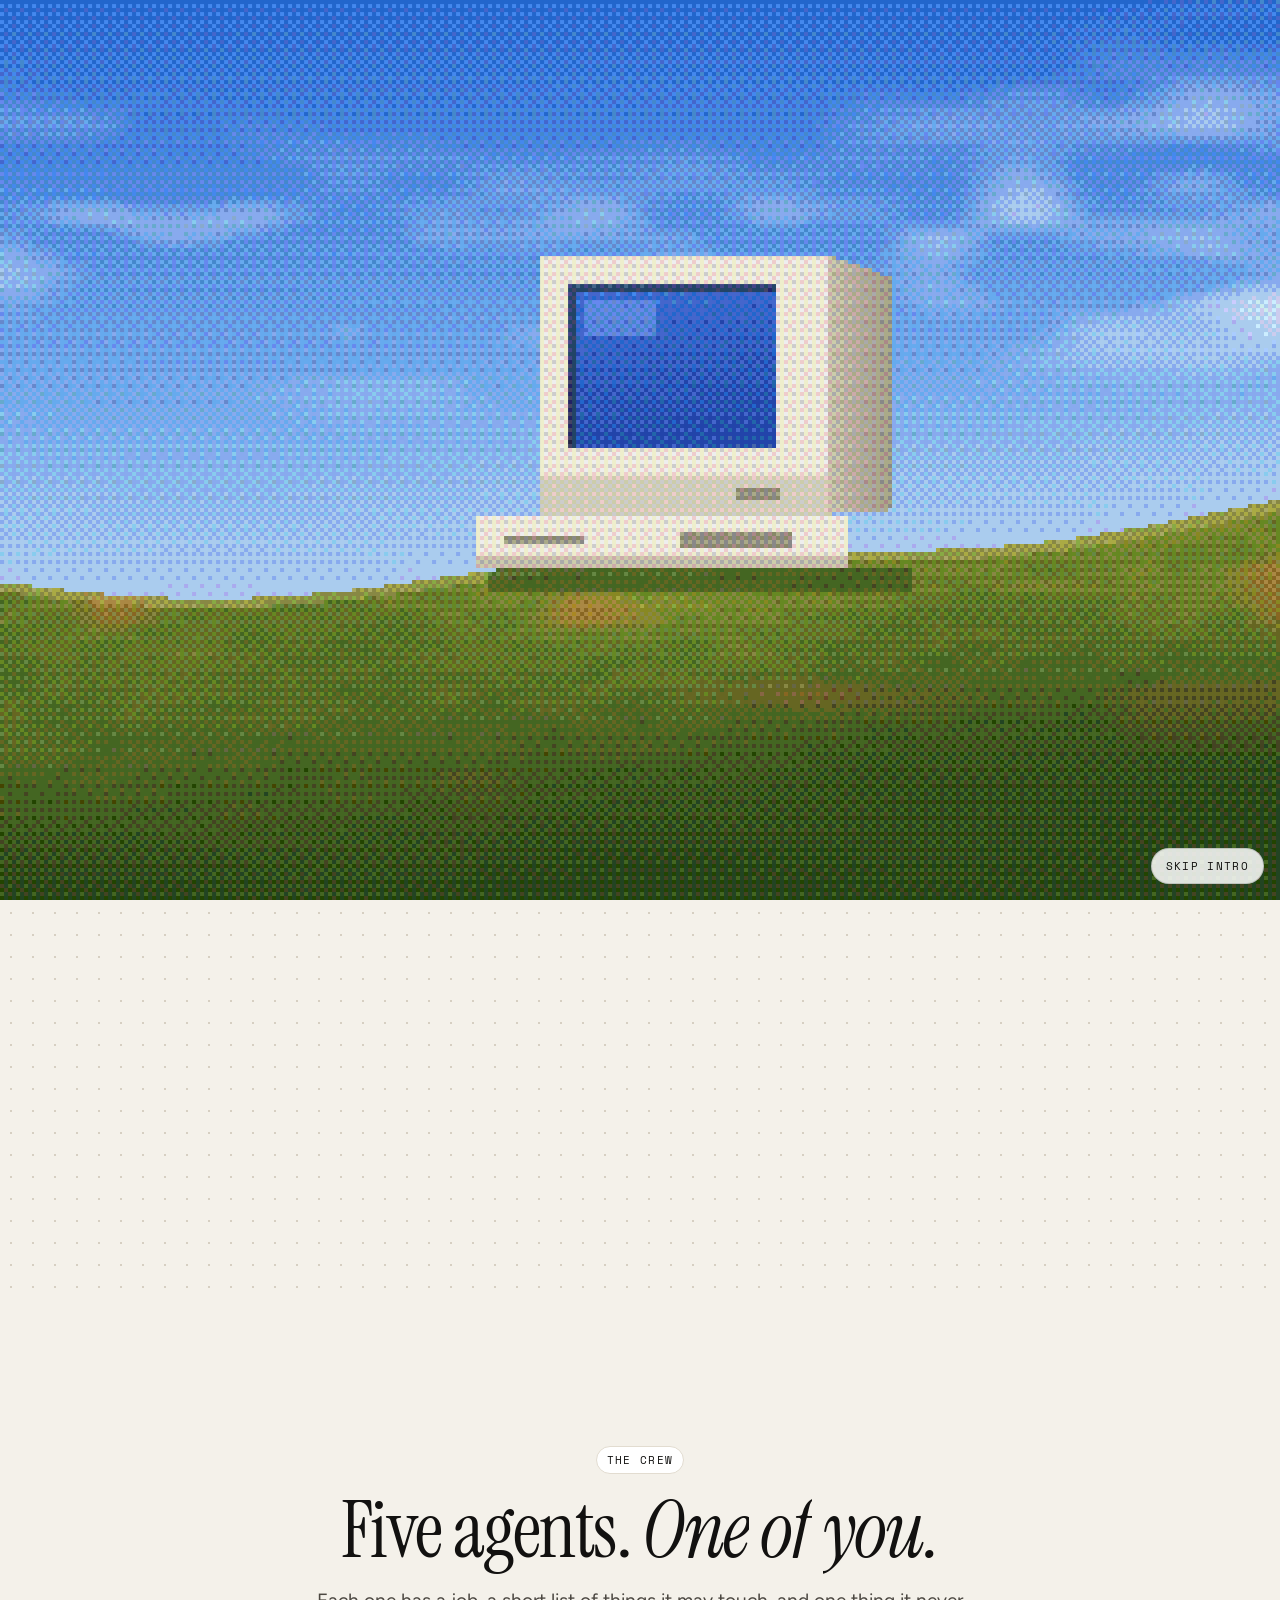
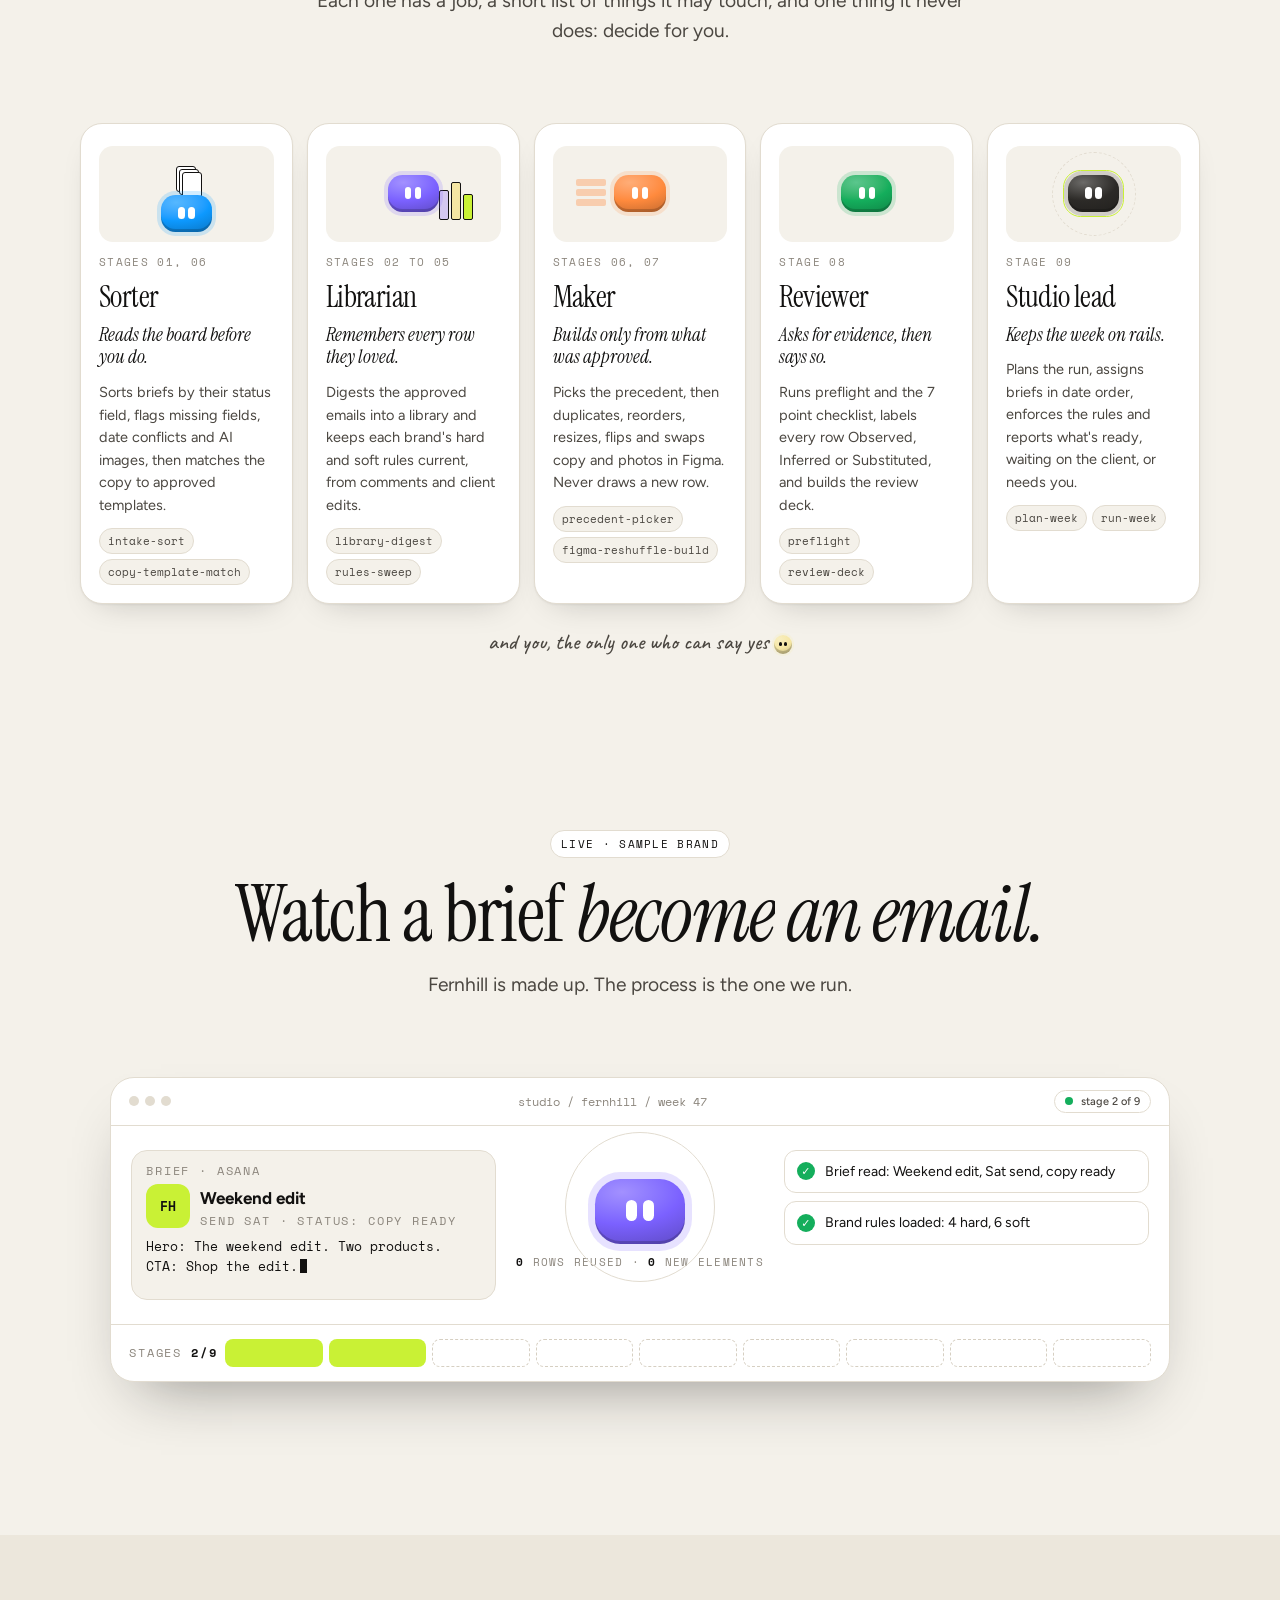
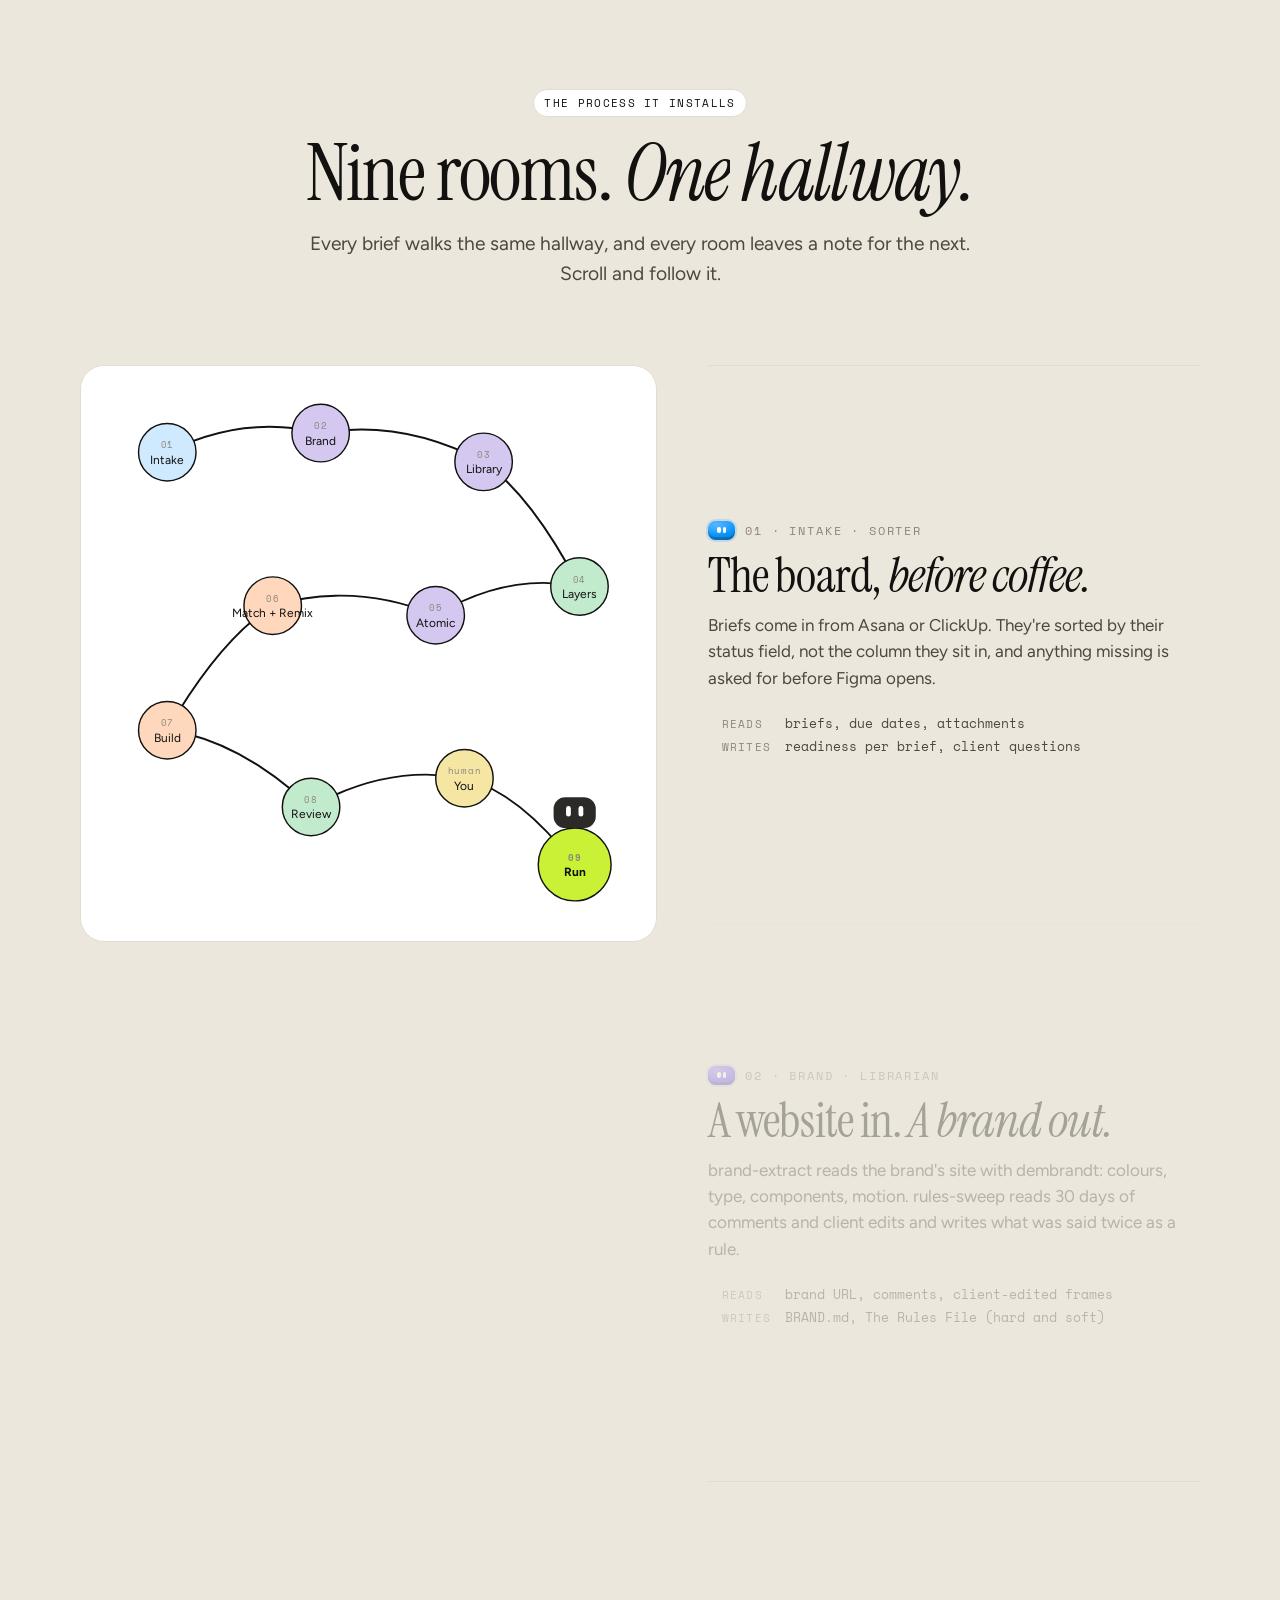
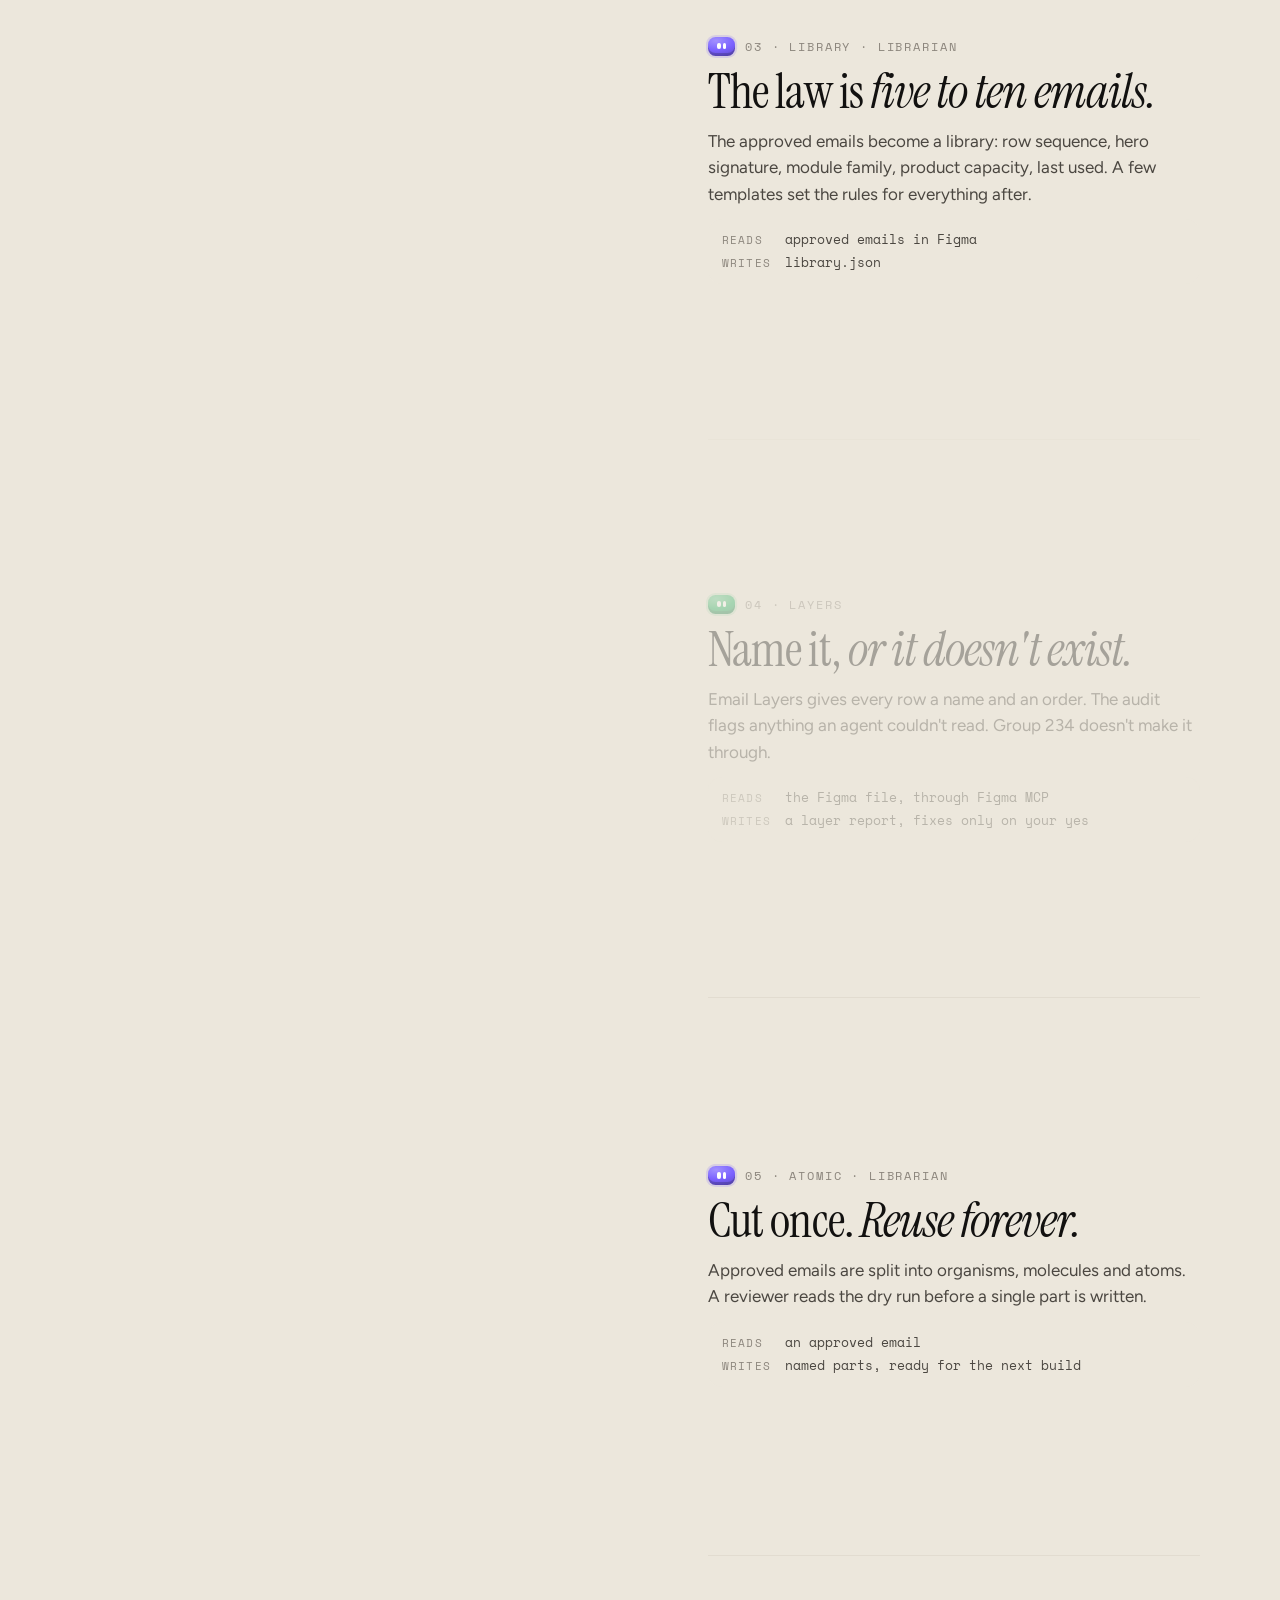
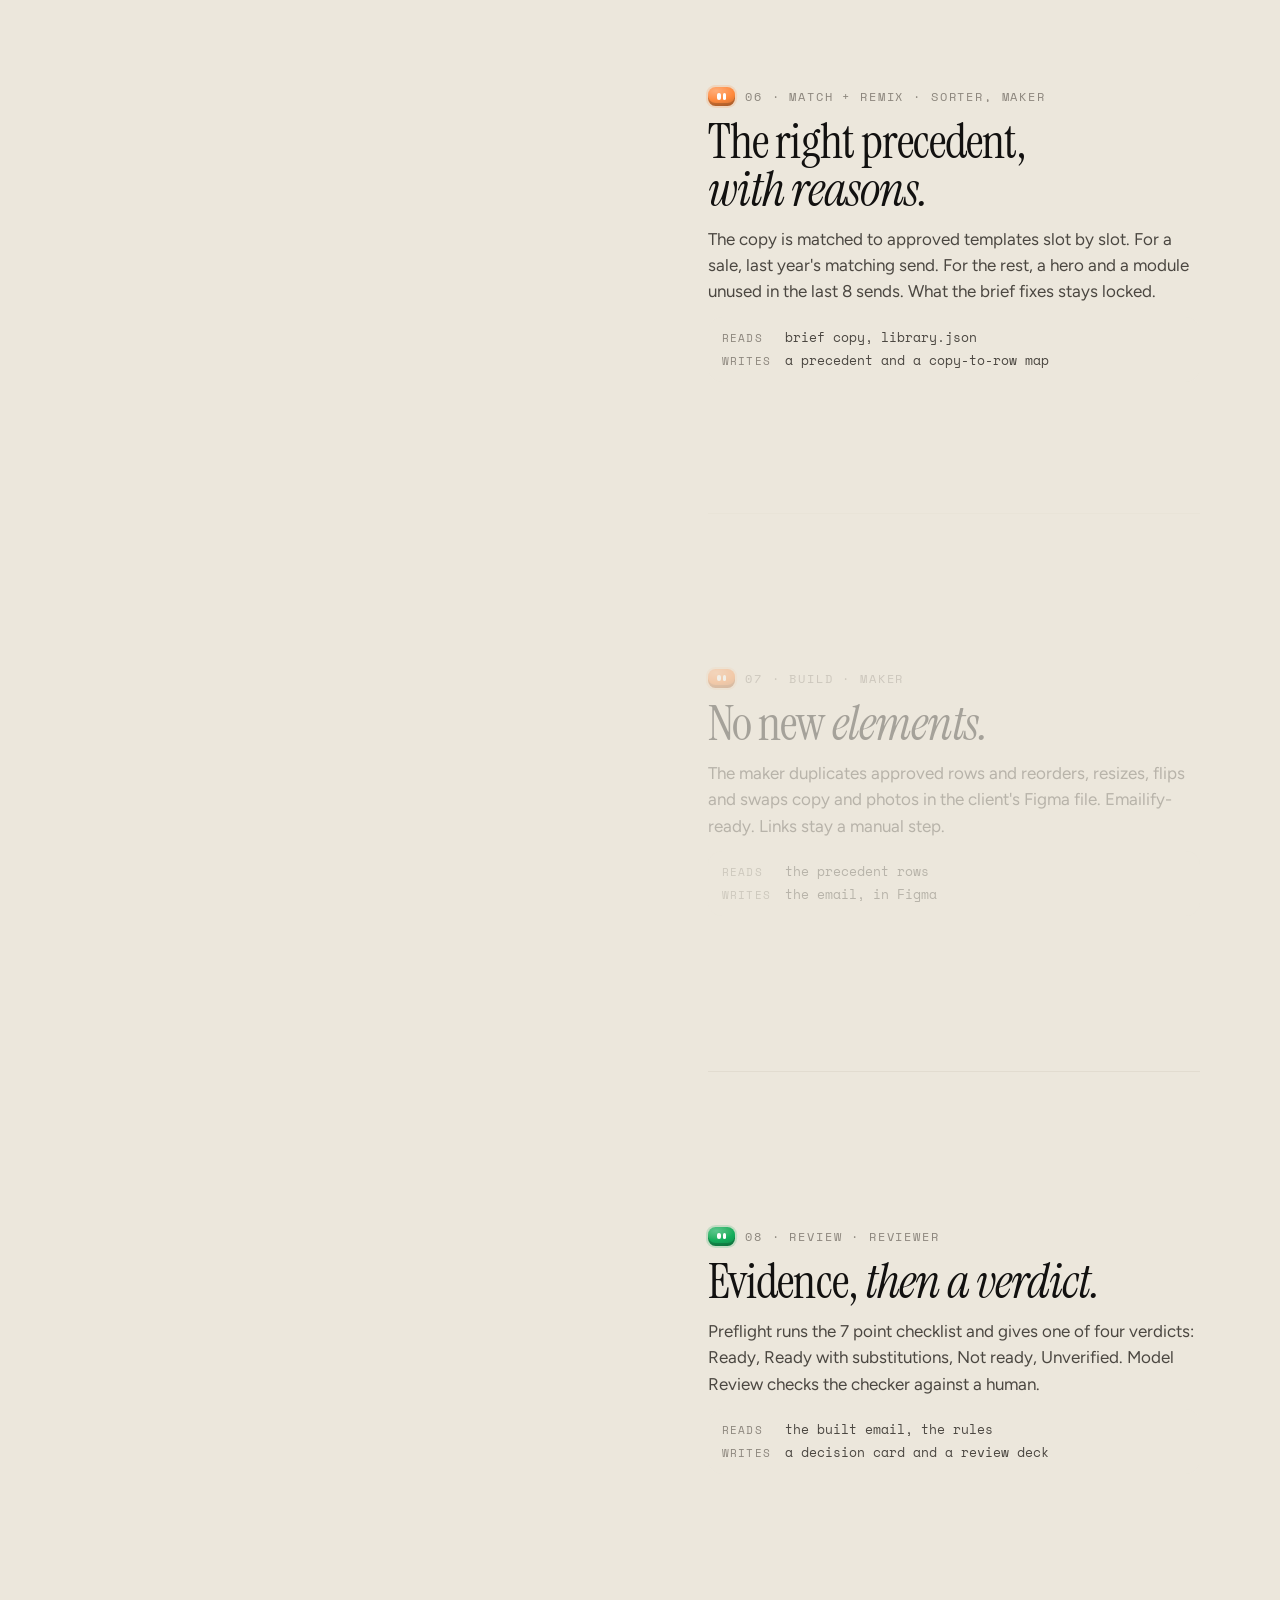
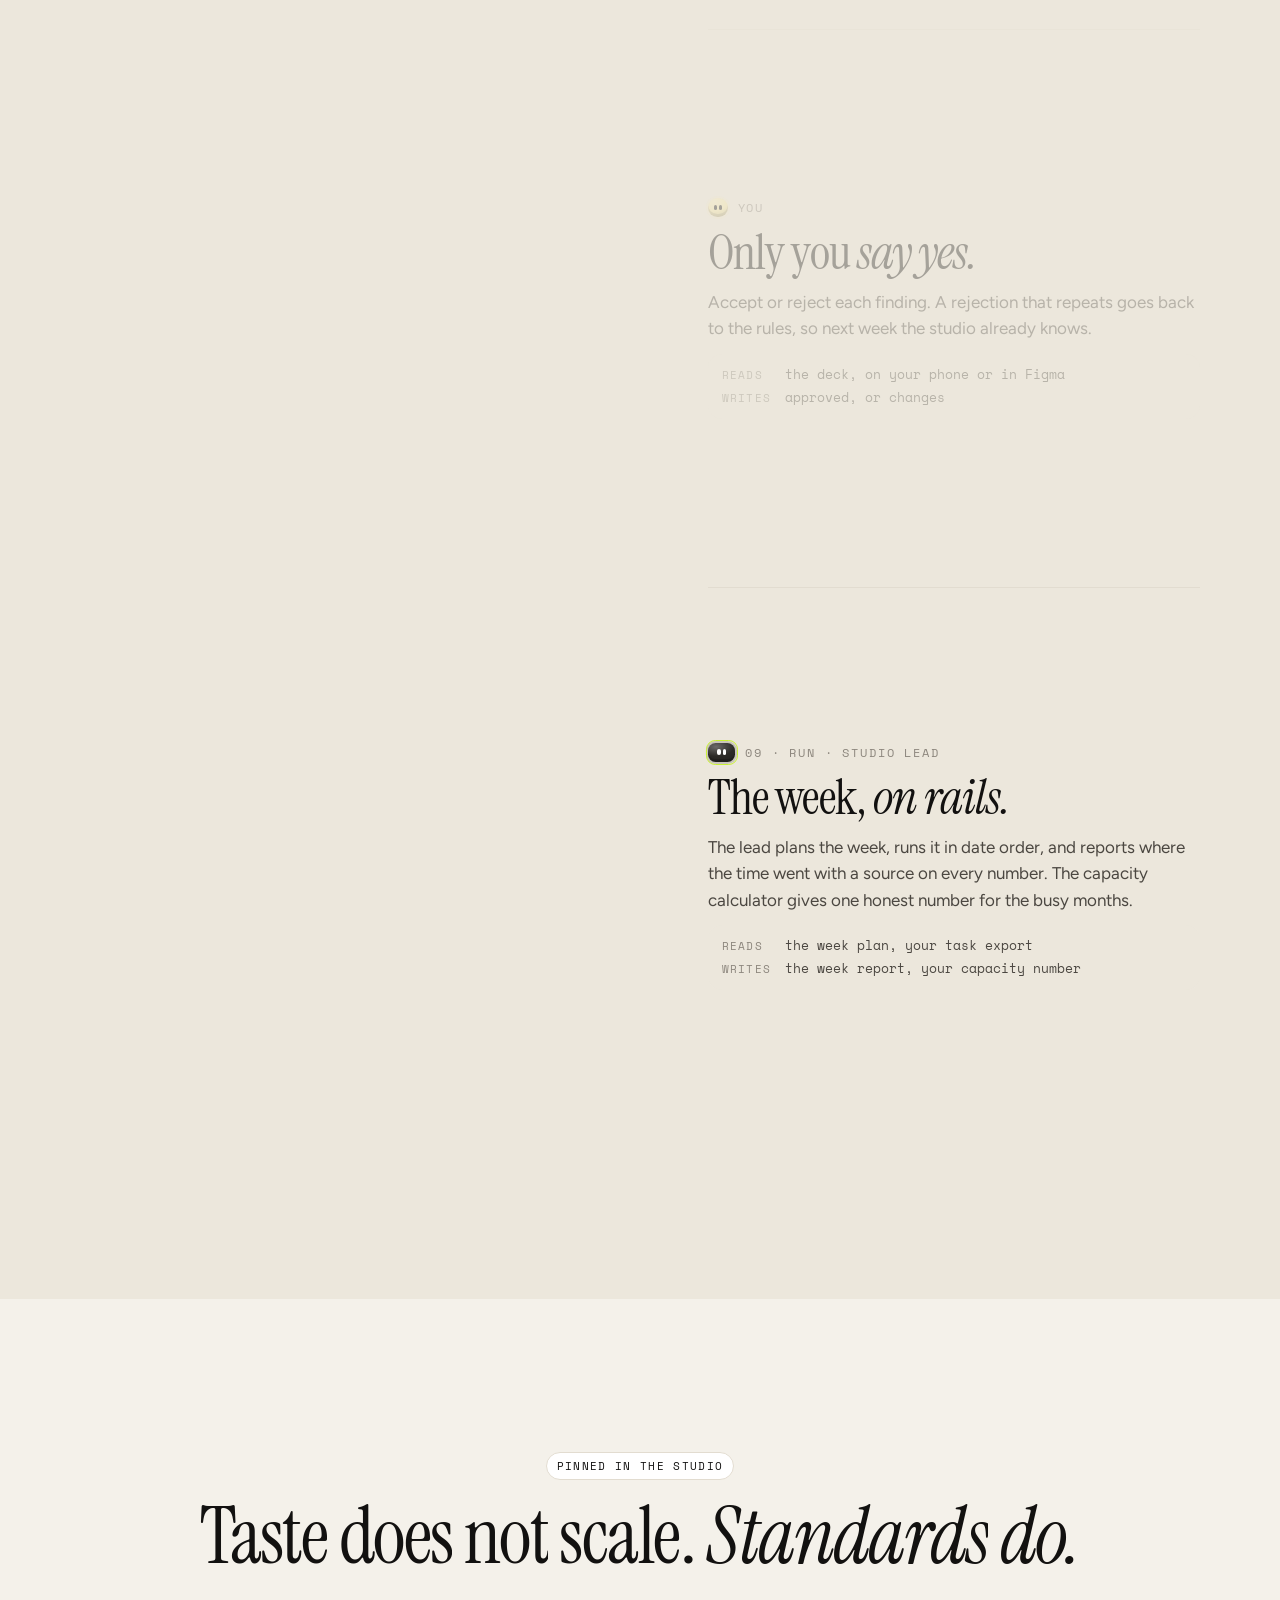
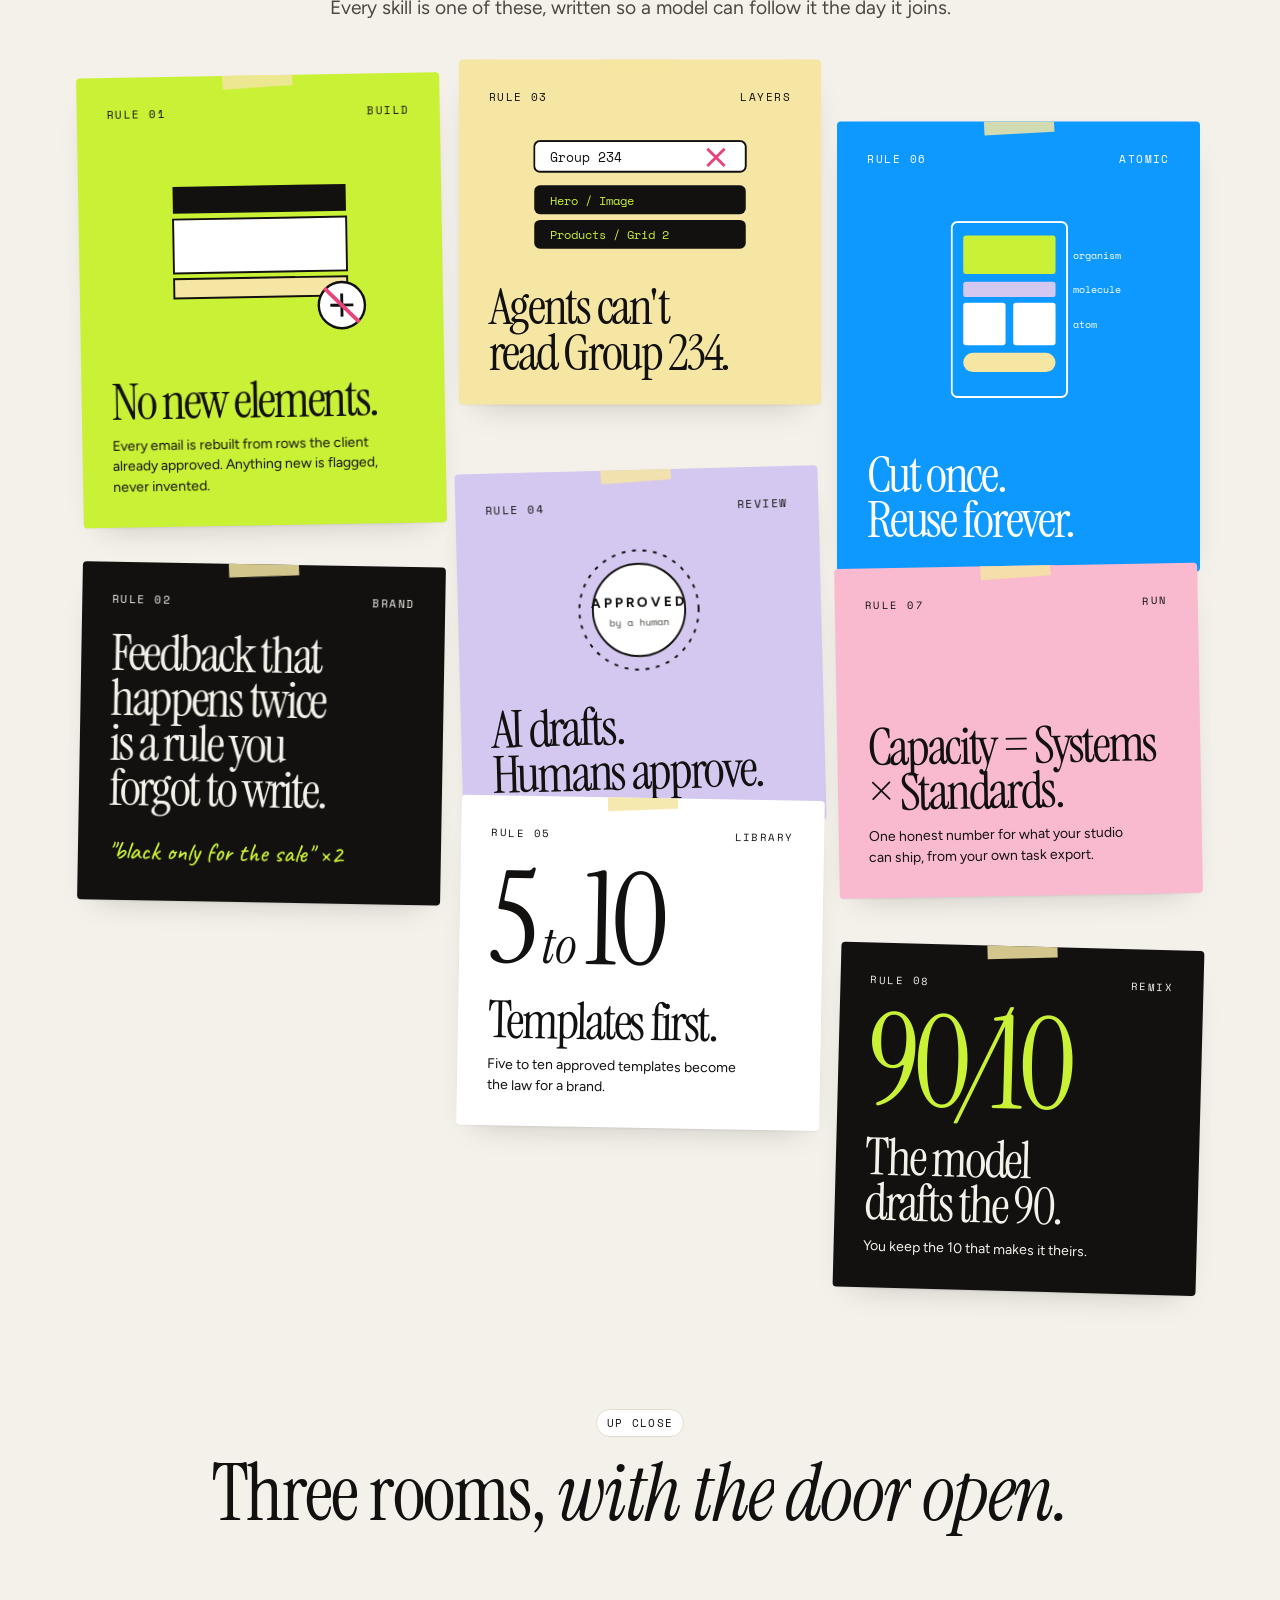
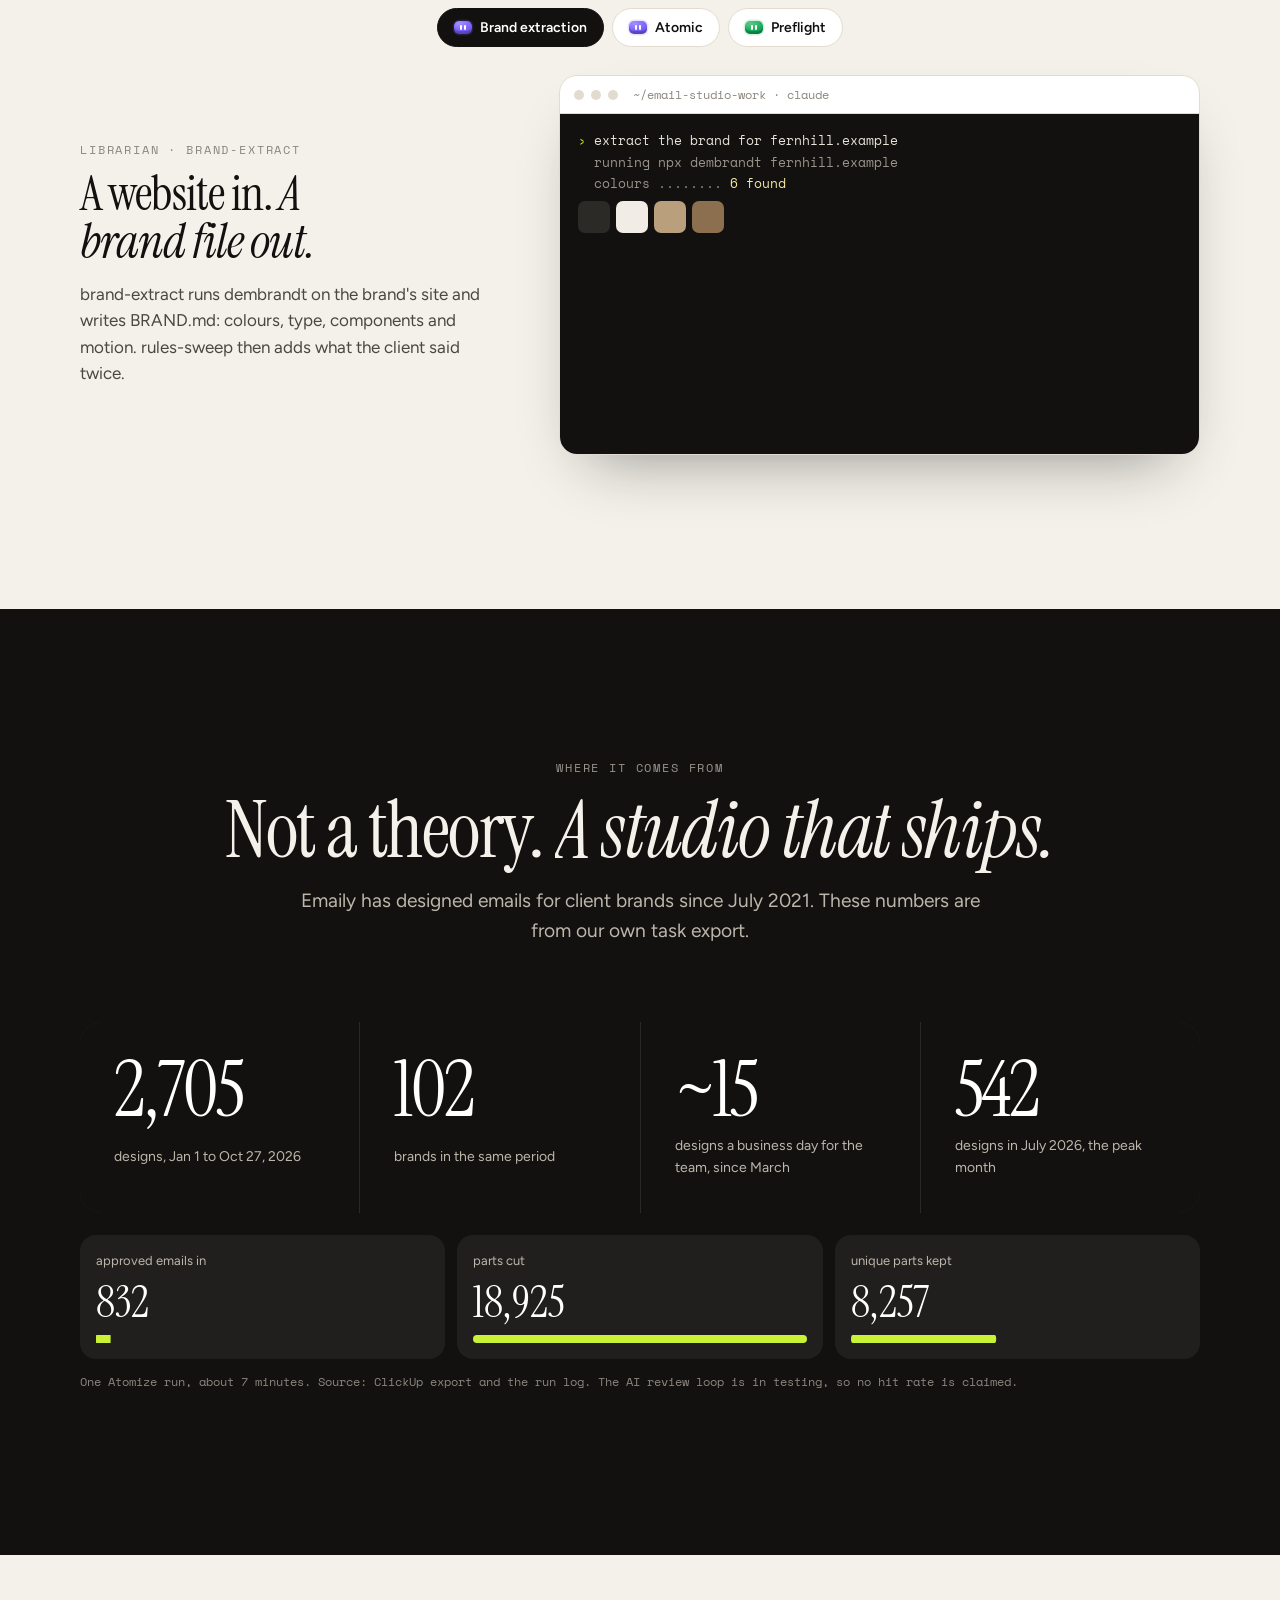
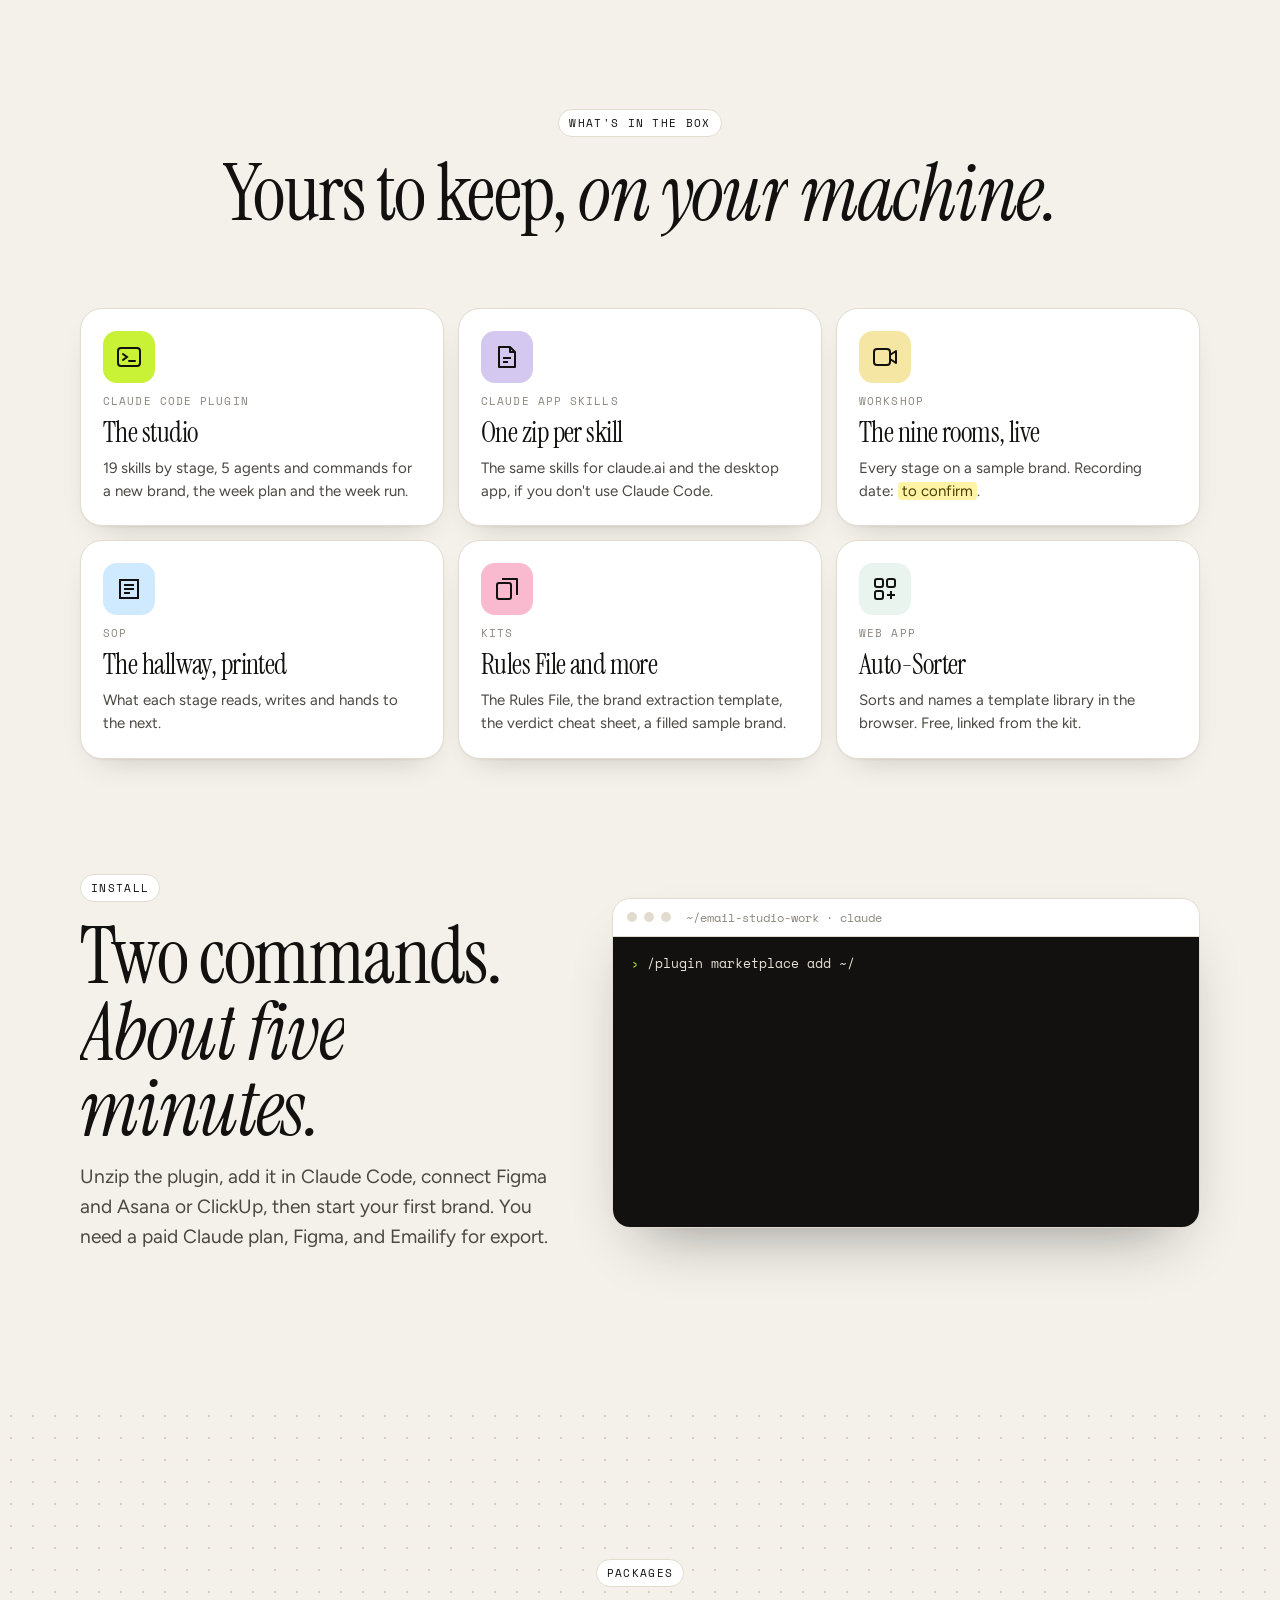
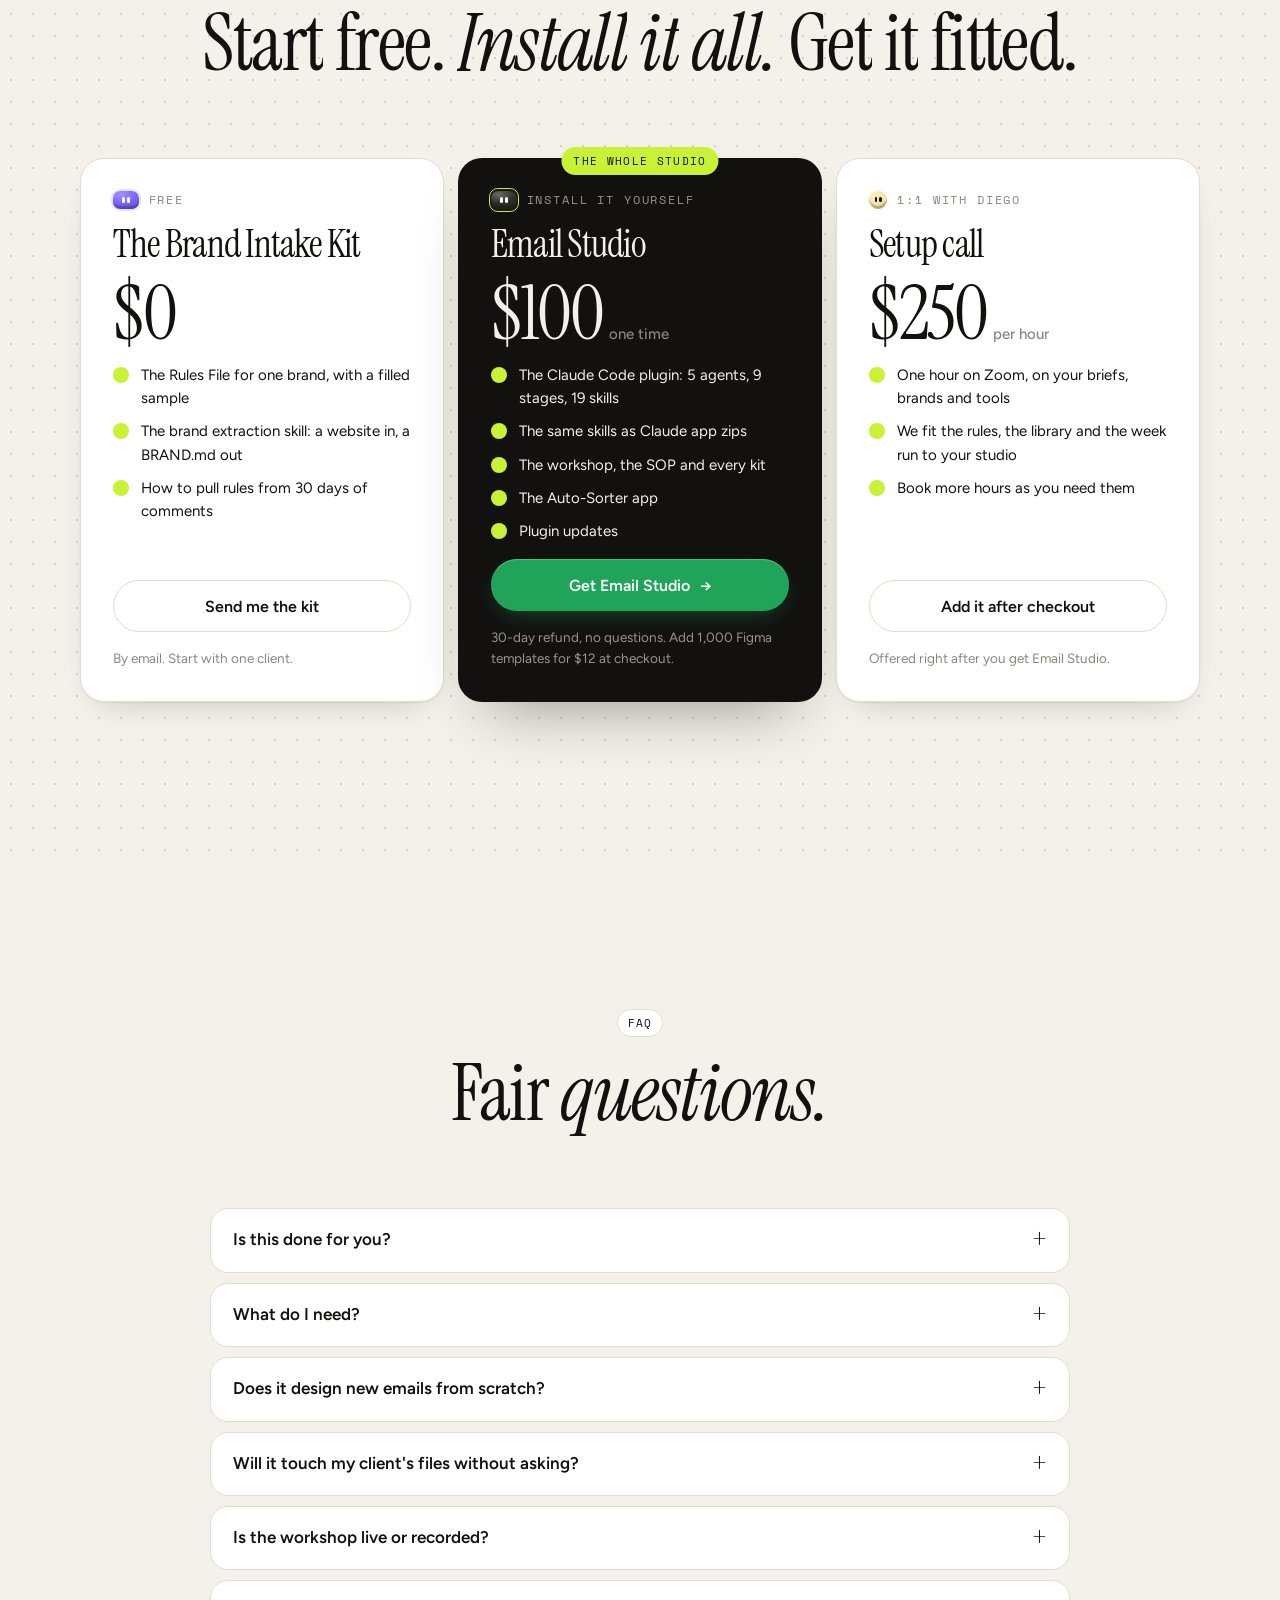
==== commit bc4050d3: "Email Studio site v3: pixel intro, retro installer, HOT landing style, agent crew, loader page Co-Au" ====
--- a/index.html
+++ b/index.html
@@ -3,194 +3,195 @@
 <head>
 <meta charset="utf-8">
 <meta name="viewport" content="width=device-width, initial-scale=1, viewport-fit=cover">
-<title>Email Studio · Install the whole email design process</title>
-<meta name="description" content="Diego Garza's email design process as a Claude Code plugin and Claude skills: brand intake, brand style extraction, Email Layers, Atomic Emails, Template Remix, Figma builds and review. Install it, run it yourself.">
+<title>Email Studio · Install the studio. Run it yourself.</title>
+<meta name="description" content="Diego Garza's email design studio as a Claude Code plugin and Claude skills. Five agents, nine stages, from brand intake to the approved email in Figma. Install it and run it yourself.">
 <meta name="robots" content="noindex, nofollow">
 <meta property="og:title" content="Email Studio">
-<meta property="og:description" content="Install the whole email design process. Run it yourself.">
+<meta property="og:description" content="Install the studio. Run it yourself.">
 <link rel="icon" href="dfy-mark.svg" type="image/svg+xml">
 <link rel="preconnect" href="https://fonts.googleapis.com">
 <link rel="preconnect" href="https://fonts.gstatic.com" crossorigin>
-<link rel="stylesheet" href="https://fonts.googleapis.com/css2?family=Figtree:wght@400;500;600;700;800&family=Instrument+Serif:ital@0;1&family=IBM+Plex+Mono:wght@400;500&display=swap">
+<link rel="stylesheet" href="https://fonts.googleapis.com/css2?family=Figtree:wght@400;500;600;700&family=Instrument+Serif:ital@0;1&family=Space+Mono:wght@400;700&family=Caveat:wght@500&family=Pixelify+Sans:wght@400;500&display=swap">
 <link rel="stylesheet" href="style.css">
 </head>
-<body>
+<body class="locked">
+
+<!-- INTRO: loader → pixel scene → zoom into the screen → retro installer with a live feed → opens into the hero -->
+<div class="intro" id="intro" aria-hidden="true">
+  <div class="ld" id="ld">
+    <div class="ld-in">
+      <div class="ld-track" id="ld-track"><span class="rail"></span><span class="ld-chip" id="ld-chip"></span></div>
+      <div class="ld-bar"><i id="ld-bar"></i></div>
+      <div class="ld-meta"><span>email studio · running</span><span id="ld-n">stage 01 / 09</span></div>
+    </div>
+  </div>
+  <div class="scn" id="scn" hidden>
+    <canvas id="scn-cv"></canvas>
+    <div class="scn-cap" id="scn-cap">Your whole studio fits on one machine.<small>Here's how it installs ↓</small></div>
+  </div>
+  <div class="rt" id="rt" hidden>
+    <div class="rwin" id="rwin">
+      <div class="rbar"><i></i><b>Email Studio Installer · v1.0</b><i></i></div>
+      <div class="rbody">
+        <div class="rpane">
+          <h4><span>Installing</span><span id="rt-pct">0%</span></h4>
+          <div id="rt-steps"></div>
+          <div class="rprog" id="rt-prog"></div>
+        </div>
+        <div class="rpane">
+          <h4><span>Live feed</span><span style="font-size:12px">sample brand, made up</span></h4>
+          <div class="feed"><div class="mini" id="rt-mini"></div><div class="log" id="rt-log"></div></div>
+        </div>
+      </div>
+      <div class="rfoot"><span id="rt-status">Copying 19 skills…</span><span class="rbtn" id="rt-open">Open Email Studio</span></div>
+    </div>
+    <div class="cur" id="rt-cur" style="--c:var(--green)"><svg viewBox="0 0 16 16"><path d="M1.5 1l12 5.6-5.2 1.5-2.1 5z" fill="#14AE5C" stroke="#fff" stroke-width="1.2" stroke-linejoin="round"/></svg><b>You</b></div>
+  </div>
+  <button class="skip" id="skip" type="button">Skip intro</button>
+</div>
 
 <header class="nav" id="nav">
-  <div class="w">
-    <a class="brand" href="#top"><img src="dfy-mark.svg" alt="" width="22" height="22">Email Studio</a>
-    <nav class="nav-links" aria-label="Sections">
-      <a href="#rules">The rules</a><a href="#process">9 stages</a><a href="#demos">See it run</a><a href="#packages">Packages</a><a href="#faq">FAQ</a>
-    </nav>
-    <a class="btn btn-cta" href="https://www.halloftemplates.com/email-studio-workshop">Get Email Studio · $100</a>
-  </div>
+  <a class="brand" href="#top"><span class="bot lead"><i class="eye"></i><i class="eye"></i></span>Email Studio</a>
+  <nav class="nav-links" aria-label="Sections"><a href="#crew">The crew</a><a href="#live">Live</a><a href="#journey">9 stages</a><a href="#rules">Rules</a><a href="#packages">Packages</a></nav>
+  <a class="btn btn-ink" href="#packages">Get the studio</a>
 </header>
 
 <main id="top">
 
 <!-- HERO -->
-<section class="hero w" id="hero">
-  <div class="hero-grid">
-    <div>
-      <p class="eyebrow fade d4">By Diego Garza · Emaily DFY</p>
-      <h1 style="margin-top:18px"><span class="ln"><span>Install</span></span><span class="ln"><span>the <em>studio.</em></span></span><span class="ln"><span>Run it yourself.</span></span></h1>
-      <p class="lede fade d1">The whole email design process we run for client brands, packaged as a Claude Code plugin and Claude skills. From the first brief to the approved email in Figma: brand intake, the brand's style guide, Email Layers, Atomic Emails, Template Remix, the build and the review.</p>
-      <div class="hero-ctas fade d2">
-        <a class="btn btn-cta" href="#packages">See the packages <span class="arr">→</span></a>
-        <a class="btn btn-ghost" href="#demos">Watch it run</a>
+<section class="hero dots" id="hero">
+  <div class="float hide-m" style="left:3%;top:15%"><div class="fcard" style="--rot:-3deg"><div class="t">Welcome #1 · Skincare</div><i style="--h:16px;--bg:#5c1a2b"></i><i style="--h:70px;--bg:#c9a24a"></i><i style="--h:8px;--bg:#eee"></i><i style="--h:8px;width:70%;--bg:#eee"></i><i style="--h:18px;width:60%;margin:auto;--bg:#f9b9cf"></i></div></div>
+  <div class="float hide-m" style="left:6%;top:56%"><div class="fcard" style="--rot:2deg;--d:-2s;width:130px"><div class="t">Winback · Coffee</div><i style="--h:12px;--bg:#2b2b2b"></i><i style="--h:60px;--bg:#d8cbb4"></i><i style="--h:8px;--bg:#eee"></i><i style="--h:16px;width:66%;--bg:#121110"></i><span class="sel" data-n="Hero / Image"></span></div></div>
+  <div class="float hide-m" style="right:4%;top:14%"><div class="fcard" style="--rot:3deg;--d:-4s"><div class="t">Launch · Jewelry</div><i style="--h:84px;--bg:#e8e2d6"></i><i style="--h:10px;--bg:#ddd"></i><i style="--h:10px;width:76%;--bg:#ddd"></i></div></div>
+  <div class="float hide-m" style="right:7%;top:52%"><div class="fcard" style="--rot:-2deg;--d:-1s;width:136px"><div class="t">Promo · Home</div><i style="--h:64px;--bg:#3f5a46"></i><i style="--h:9px;--bg:#eee"></i><i style="--h:18px;--bg:#FF8A3D"></i></div></div>
+  <div class="cur hide-m float" style="left:13%;top:36%;--c:var(--green)"><svg viewBox="0 0 16 16"><path d="M1.5 1l12 5.6-5.2 1.5-2.1 5z" fill="#14AE5C" stroke="#fff" stroke-width="1.2"/></svg><b>You</b></div>
+  <div class="cur hide-m float" style="right:13%;top:44%;--c:var(--orange)"><svg viewBox="0 0 16 16"><path d="M1.5 1l12 5.6-5.2 1.5-2.1 5z" fill="#FF8A3D" stroke="#fff" stroke-width="1.2"/></svg><b>Claude · maker</b></div>
+  <div class="cur hide-m float" style="left:16%;top:47%;--c:var(--purple)"><svg viewBox="0 0 16 16"><path d="M1.5 1l12 5.6-5.2 1.5-2.1 5z" fill="#7B61FF" stroke="#fff" stroke-width="1.2"/></svg><b>Diego</b></div>
+  <div class="note-hand hide-m float" style="right:5%;top:31%">rebuilt, never invented ↘</div>
+  <div class="float hide-m" style="right:17%;top:9%"><span class="bot reviewer" style="--s:.55;--d:-1s"><i class="eye"></i><i class="eye"></i></span></div>
+  <div class="float hide-m" style="left:24%;top:9%"><span class="bot sorter" style="--s:.45;--d:-2s"><i class="eye"></i><i class="eye"></i></span></div>
+
+  <div class="w hero-c">
+    <span class="pill fade"><span class="live"></span>Now installing · the studio behind 2,705 designs this year</span>
+    <h1><span class="l"><span>Install the studio.</span></span><span class="l"><span><em>Run it yourself.</em></span></span></h1>
+    <p class="lede fade f2">Five Claude agents and nine stages that take a brief from your board to an approved email in Figma. They read the brand, remember what the client loved, rebuild from it, and check their own work. You say yes.</p>
+    <div class="ctas fade f3"><a class="btn btn-buy" href="https://www.halloftemplates.com/email-studio-workshop">Get Email Studio · $100 <span class="arr">→</span></a><a class="btn btn-ghost" href="#crew">Meet the crew</a></div>
+    <p class="note fade f4"><b>Claude Code plugin</b> · Claude app skills · a human approves every email</p>
+  </div>
+
+  <div class="art fade f4" id="hero-art">
+    <canvas id="hero-cv"></canvas>
+    <div class="screen" id="hero-screen"><div class="mini" id="hero-mini"></div></div>
+    <div class="scap">The studio, on one machine.<small>installs in about five minutes</small></div>
+  </div>
+</section>
+
+<!-- CREW -->
+<section class="sec w" id="crew">
+  <div class="head">
+    <span class="tagm rv">The crew</span>
+    <h2 class="ws">Five agents. <em>One of you.</em></h2>
+    <p class="lede rv d1">Each one has a job, a short list of things it may touch, and one thing it never does: decide for you.</p>
+  </div>
+  <div class="crew">
+    <article class="agent rv"><div class="stage"><span class="prop cards3" style="left:calc(50% - 10px);top:20px"><i></i><i style="transform:translate(3px,3px)"></i><i style="transform:translate(6px,6px)"></i></span><span class="bot sorter" style="--s:.8;margin-top:40px"><i class="eye"></i><i class="eye"></i></span></div><span class="role">Stages 01, 06</span><h3>Sorter</h3><p class="poem">Reads the board before you do.</p><p>Sorts briefs by their status field, flags missing fields, date conflicts and AI images, then matches the copy to approved templates.</p><div class="chips"><span class="chip">intake-sort</span><span class="chip">copy-template-match</span></div></article>
+    <article class="agent rv d1"><div class="stage"><span class="prop books" style="left:calc(50% + 26px);bottom:22px;height:40px;width:40px"><i style="left:0;height:30px;background:var(--lav)"></i><i style="left:12px;height:38px;background:var(--y)"></i><i style="left:24px;height:26px;background:var(--lime)"></i></span><span class="bot librarian" style="--s:.8;--d:-.6s"><i class="eye"></i><i class="eye"></i></span></div><span class="role">Stages 02 to 05</span><h3>Librarian</h3><p class="poem">Remembers every row they loved.</p><p>Digests the approved emails into a library and keeps each brand's hard and soft rules current, from comments and client edits.</p><div class="chips"><span class="chip">library-digest</span><span class="chip">rules-sweep</span></div></article>
+    <article class="agent rv d2"><div class="stage"><span class="prop rows" style="left:calc(50% - 64px);top:30px"><i></i><i></i><i></i></span><span class="bot maker" style="--s:.8;--d:-1.2s"><i class="eye"></i><i class="eye"></i></span></div><span class="role">Stages 06, 07</span><h3>Maker</h3><p class="poem">Builds only from what was approved.</p><p>Picks the precedent, then duplicates, reorders, resizes, flips and swaps copy and photos in Figma. Never draws a new row.</p><div class="chips"><span class="chip">precedent-picker</span><span class="chip">figma-reshuffle-build</span></div></article>
+    <article class="agent rv d3"><div class="stage"><span class="prop" style="left:calc(50% + 30px);top:16px"><span class="stamp">✓</span></span><span class="bot reviewer" style="--s:.8;--d:-1.8s"><i class="eye"></i><i class="eye"></i></span></div><span class="role">Stage 08</span><h3>Reviewer</h3><p class="poem">Asks for evidence, then says so.</p><p>Runs preflight and the 7 point checklist, labels every row Observed, Inferred or Substituted, and builds the review deck.</p><div class="chips"><span class="chip">preflight</span><span class="chip">review-deck</span></div></article>
+    <article class="agent rv d4"><div class="stage"><span class="prop ring" style="left:calc(50% - 42px);top:6px"></span><span class="bot lead" style="--s:.8;--d:-2.4s"><i class="eye"></i><i class="eye"></i></span></div><span class="role">Stage 09</span><h3>Studio lead</h3><p class="poem">Keeps the week on rails.</p><p>Plans the run, assigns briefs in date order, enforces the rules and reports what's ready, waiting on the client, or needs you.</p><div class="chips"><span class="chip">plan-week</span><span class="chip">run-week</span></div></article>
+  </div>
+  <p class="hand rv" style="text-align:center;margin-top:26px">and you, the only one who can say yes <span class="bot you" style="--s:.4;vertical-align:middle"><i class="eye"></i><i class="eye"></i></span></p>
+</section>
+
+<!-- LIVE -->
+<section class="sec" id="live" style="padding-top:0">
+  <div class="w">
+    <div class="head">
+      <span class="tagm rv">Live · sample brand</span>
+      <h2 class="ws">Watch a brief <em>become an email.</em></h2>
+      <p class="lede rv d1">Fernhill is made up. The process is the one we run.</p>
+    </div>
+    <div class="hall rv">
+      <div class="hall-bar"><span class="d"><i></i><i></i><i></i></span><span>studio / fernhill / week 47</span><span class="pill" style="padding:4px 10px;box-shadow:none;font-size:11px"><span class="live"></span><span id="live-n">stage 1 of 9</span></span></div>
+      <div class="hall-body">
+        <div class="brief"><span class="lab">Brief · Asana</span><div class="top"><span class="ic">FH</span><div><b>Weekend edit</b><div class="lab" style="margin-top:4px">send Sat · status: copy ready</div></div></div><div class="typing" id="live-type"></div></div>
+        <div class="core"><span class="halo"></span><span class="bot lead" id="live-bot"><i class="eye"></i><i class="eye"></i></span><div class="st"><b id="live-rows">0</b> rows reused · <b>0</b> new elements</div></div>
+        <div class="out" id="live-out"></div>
       </div>
-      <div class="hero-meta fade d3"><span>9 stages</span><span>19 skills, 5 agents</span><span>A human approves every email</span></div>
-    </div>
-    <div class="fade d2" aria-hidden="true">
-      <div class="stage">
-        <div class="win">
-          <div class="win-bar"><i></i><i></i><i></i><b>Fernhill · Weekend edit · Figma</b></div>
-          <div class="figma">
-            <div class="fg-side" id="hero-layers">
-              <div class="t">Layers</div>
-              <div class="lay">Header / Logo</div>
-              <div class="lay">Hero / Image</div>
-              <div class="lay">Body / Copy</div>
-              <div class="lay">CTA / Button</div>
-              <div class="lay">Products / Grid 2</div>
-              <div class="lay">Footer</div>
-            </div>
-            <div class="fg-canvas">
-              <div class="mail" id="hero-mail">
-                <div class="row"><div class="r-logo">FERNHILL</div></div>
-                <div class="row"><div class="r-hero"><b>The weekend<br>edit</b></div></div>
-                <div class="row"><div class="r-copy"><i></i><i></i><i></i></div></div>
-                <div class="row"><div class="r-cta"><span></span></div></div>
-                <div class="row"><div class="r-grid"><i></i><i></i></div></div>
-                <div class="row"><div class="r-foot"></div></div>
-              </div>
-              <div class="cursor claude" id="hero-cursor"><svg viewBox="0 0 18 18"><path d="M2 1.5l13 6.2-5.6 1.6-2.3 5.4z" fill="#d97757" stroke="#fff" stroke-width="1.2" stroke-linejoin="round"/></svg><span class="tag">Claude · maker</span></div>
-              <div class="verdict" id="hero-verdict">Ready · 6 rows, 0 new elements</div>
-            </div>
-          </div>
-        </div>
-        <div class="stage-cap"><span>rebuilding from <b>approved rows only</b></span><span>sample brand, made up</span></div>
+      <div class="mem"><span class="lab">Stages <b id="live-c" style="color:var(--ink)">0/9</b></span><div class="slots" id="live-slots"><i></i><i></i><i></i><i></i><i></i><i></i><i></i><i></i><i></i></div></div>
+    </div>
+  </div>
+</section>
+
+<!-- JOURNEY -->
+<section class="sec" id="journey" style="background:var(--paper2)">
+  <div class="w">
+    <div class="head">
+      <span class="tagm rv">The process it installs</span>
+      <h2 class="ws">Nine rooms. <em>One hallway.</em></h2>
+      <p class="lede rv d1">Every brief walks the same hallway, and every room leaves a note for the next. Scroll and follow it.</p>
+    </div>
+    <div class="journey">
+      <div class="map" aria-hidden="true"><svg viewBox="0 0 600 600" id="map"></svg></div>
+      <div class="stops" id="stops">
+        <div class="stop" data-a="sorter"><div class="k"><span class="bot sorter"><i class="eye"></i><i class="eye"></i></span><span class="lab">01 · Intake · sorter</span></div><h3>The board, <em>before coffee.</em></h3><p>Briefs come in from Asana or ClickUp. They're sorted by their status field, not the column they sit in, and anything missing is asked for before Figma opens.</p><div class="io"><b>reads</b><span>briefs, due dates, attachments</span><b>writes</b><span>readiness per brief, client questions</span></div></div>
+        <div class="stop" data-a="librarian"><div class="k"><span class="bot librarian"><i class="eye"></i><i class="eye"></i></span><span class="lab">02 · Brand · librarian</span></div><h3>A website in. <em>A brand out.</em></h3><p>brand-extract reads the brand's site with dembrandt: colours, type, components, motion. rules-sweep reads 30 days of comments and client edits and writes what was said twice as a rule.</p><div class="io"><b>reads</b><span>brand URL, comments, client-edited frames</span><b>writes</b><span>BRAND.md, The Rules File (hard and soft)</span></div></div>
+        <div class="stop" data-a="librarian"><div class="k"><span class="bot librarian"><i class="eye"></i><i class="eye"></i></span><span class="lab">03 · Library · librarian</span></div><h3>The law is <em>five to ten emails.</em></h3><p>The approved emails become a library: row sequence, hero signature, module family, product capacity, last used. A few templates set the rules for everything after.</p><div class="io"><b>reads</b><span>approved emails in Figma</span><b>writes</b><span>library.json</span></div></div>
+        <div class="stop" data-a="reviewer"><div class="k"><span class="bot reviewer"><i class="eye"></i><i class="eye"></i></span><span class="lab">04 · Layers</span></div><h3>Name it, <em>or it doesn't exist.</em></h3><p>Email Layers gives every row a name and an order. The audit flags anything an agent couldn't read. Group 234 doesn't make it through.</p><div class="io"><b>reads</b><span>the Figma file, through Figma MCP</span><b>writes</b><span>a layer report, fixes only on your yes</span></div></div>
+        <div class="stop" data-a="librarian"><div class="k"><span class="bot librarian"><i class="eye"></i><i class="eye"></i></span><span class="lab">05 · Atomic · librarian</span></div><h3>Cut once. <em>Reuse forever.</em></h3><p>Approved emails are split into organisms, molecules and atoms. A reviewer reads the dry run before a single part is written.</p><div class="io"><b>reads</b><span>an approved email</span><b>writes</b><span>named parts, ready for the next build</span></div></div>
+        <div class="stop" data-a="maker"><div class="k"><span class="bot maker"><i class="eye"></i><i class="eye"></i></span><span class="lab">06 · Match + Remix · sorter, maker</span></div><h3>The right precedent, <em>with reasons.</em></h3><p>The copy is matched to approved templates slot by slot. For a sale, last year's matching send. For the rest, a hero and a module unused in the last 8 sends. What the brief fixes stays locked.</p><div class="io"><b>reads</b><span>brief copy, library.json</span><b>writes</b><span>a precedent and a copy-to-row map</span></div></div>
+        <div class="stop" data-a="maker"><div class="k"><span class="bot maker"><i class="eye"></i><i class="eye"></i></span><span class="lab">07 · Build · maker</span></div><h3>No new <em>elements.</em></h3><p>The maker duplicates approved rows and reorders, resizes, flips and swaps copy and photos in the client's Figma file. Emailify-ready. Links stay a manual step.</p><div class="io"><b>reads</b><span>the precedent rows</span><b>writes</b><span>the email, in Figma</span></div></div>
+        <div class="stop" data-a="reviewer"><div class="k"><span class="bot reviewer"><i class="eye"></i><i class="eye"></i></span><span class="lab">08 · Review · reviewer</span></div><h3>Evidence, <em>then a verdict.</em></h3><p>Preflight runs the 7 point checklist and gives one of four verdicts: Ready, Ready with substitutions, Not ready, Unverified. Model Review checks the checker against a human.</p><div class="io"><b>reads</b><span>the built email, the rules</span><b>writes</b><span>a decision card and a review deck</span></div></div>
+        <div class="stop" data-a="you"><div class="k"><span class="bot you"><i class="eye"></i><i class="eye"></i></span><span class="lab">You</span></div><h3>Only you <em>say yes.</em></h3><p>Accept or reject each finding. A rejection that repeats goes back to the rules, so next week the studio already knows.</p><div class="io"><b>reads</b><span>the deck, on your phone or in Figma</span><b>writes</b><span>approved, or changes</span></div></div>
+        <div class="stop" data-a="lead"><div class="k"><span class="bot lead"><i class="eye"></i><i class="eye"></i></span><span class="lab">09 · Run · studio lead</span></div><h3>The week, <em>on rails.</em></h3><p>The lead plans the week, runs it in date order, and reports where the time went with a source on every number. The capacity calculator gives one honest number for the busy months.</p><div class="io"><b>reads</b><span>the week plan, your task export</span><b>writes</b><span>the week report, your capacity number</span></div></div>
       </div>
     </div>
   </div>
 </section>
 
-<div class="ticker" aria-hidden="true"><div class="ticker-in" id="ticker"></div></div>
-
-<!-- RULES BOARD -->
-<section class="sec w board-wrap" id="rules">
-  <div class="sec-head">
-    <p class="eyebrow rv">The rules we work by</p>
-    <h2 class="wsplit">Taste does not scale. <em>Standards do.</em></h2>
-    <p class="lede rv d1">Every skill in the studio is one of these rules, written so a model can follow it the day it joins. Pinned here the way they hang in the studio.</p>
-  </div>
-  <div class="board" id="board">
-
-    <article class="poster tall" data-speed=".06">
-      <div class="cap"><span>Rule 01</span><span>Build</span></div>
-      <svg class="art" viewBox="0 0 260 200" aria-hidden="true"><g class="lift"><rect x="40" y="30" width="180" height="30" fill="#c4512f"/><rect x="40" y="66" width="180" height="56" fill="#101a15"/><rect x="40" y="128" width="180" height="22" fill="#f5e6a3" stroke="#101a15" stroke-width="2"/></g><g class="spin"><circle cx="212" cy="164" r="26" fill="#f5f0e8" stroke="#101a15" stroke-width="2.5"/><path d="M200 164h24M212 152v24" stroke="#101a15" stroke-width="3"/><path d="M194 146l36 36" stroke="#c4512f" stroke-width="4"/></g></svg>
-      <div><h3>No new elements.</h3><p style="margin-top:12px">Every email is rebuilt from rows the client already approved. Duplicate, reorder, resize, flip, swap copy and photos. Anything new is flagged, never invented.</p></div>
-    </article>
-
-    <article class="poster dark" data-speed="-.04">
-      <div class="cap"><span>Rule 02</span><span>Brand</span></div>
-      <div><h3>Feedback that happens twice is a rule you forgot to write.</h3></div>
-      <svg class="art" viewBox="0 0 260 120" aria-hidden="true"><g class="lift"><path d="M20 20h100v50H58l-18 18V70H20z" fill="#f5e9dc"/><path d="M140 34h100v50h-20v18l-18-18h-62z" fill="#c4512f"/></g><text x="34" y="52" font-family="Figtree" font-weight="700" font-size="14" fill="#4a1d17">Black only.</text><text x="154" y="66" font-family="Figtree" font-weight="700" font-size="14" fill="#f5e9dc">Black only.</text></svg>
-    </article>
-
-    <article class="poster yellow" data-speed=".09">
-      <div class="cap"><span>Rule 03</span><span>Layers</span></div>
-      <svg class="art" viewBox="0 0 260 150" aria-hidden="true"><g class="spin"><rect x="20" y="20" width="220" height="34" rx="4" fill="#fff" stroke="#101a15" stroke-width="2"/><text x="36" y="43" font-family="IBM Plex Mono" font-size="14" fill="#101a15">Group 234</text><path d="M196 28l20 20M216 28l-20 20" stroke="#c4512f" stroke-width="3"/></g><g class="lift"><rect x="20" y="70" width="220" height="30" rx="4" fill="#101a15"/><text x="36" y="90" font-family="IBM Plex Mono" font-size="13" fill="#f5e6a3">Hero / Image</text><rect x="20" y="106" width="220" height="30" rx="4" fill="#101a15"/><text x="36" y="126" font-family="IBM Plex Mono" font-size="13" fill="#f5e6a3">Products / Grid 2</text></g></svg>
-      <div><h3>Agents can't read Group 234.</h3><p style="margin-top:12px">Email Layers gives every row a name and an order, so a model can find it, reuse it and check it.</p></div>
-    </article>
-
-    <article class="poster green" data-speed="-.07">
-      <div class="cap"><span>Rule 04</span><span>Review</span></div>
-      <svg class="art" viewBox="0 0 260 170" aria-hidden="true"><g class="spin"><circle cx="130" cy="85" r="66" fill="none" stroke="#f3fbf6" stroke-width="3" stroke-dasharray="4 7"/><circle cx="130" cy="85" r="52" fill="#f3fbf6"/><text x="130" y="80" text-anchor="middle" font-family="Figtree" font-weight="800" font-size="15" letter-spacing="3" fill="#17904f">APPROVED</text><text x="130" y="100" text-anchor="middle" font-family="IBM Plex Mono" font-size="11" fill="#17904f">by a human</text></g></svg>
-      <div><h3>AI drafts. Humans approve.</h3><p style="margin-top:12px">No skill edits a file, a rulebook or a client's Figma without an explicit yes.</p></div>
-    </article>
-
-    <article class="poster" data-speed=".05">
-      <div class="cap"><span>Rule 05</span><span>Library</span></div>
-      <div class="num">5<span style="font-size:.42em;font-style:italic;letter-spacing:0"> to </span>10</div>
-      <div><h3>Templates first.</h3><p style="margin-top:12px">Pick the five to ten approved templates that become the law for a brand. Everything new follows them.</p></div>
-    </article>
-
-    <article class="poster ink tall" data-speed="-.05">
-      <div class="cap"><span>Rule 06</span><span>Atomic</span></div>
-      <svg class="art" viewBox="0 0 260 220" aria-hidden="true"><g class="lift"><rect x="70" y="16" width="120" height="188" rx="6" fill="none" stroke="#eef3ef" stroke-width="2"/><rect x="82" y="30" width="96" height="40" rx="3" fill="#c8fd83"/><rect x="82" y="78" width="96" height="16" rx="3" fill="#b9a8ff"/><rect x="82" y="100" width="44" height="44" rx="3" fill="#8fd0ff"/><rect x="134" y="100" width="44" height="44" rx="3" fill="#8fd0ff"/><rect x="82" y="152" width="96" height="20" rx="10" fill="#eef3ef"/></g><g font-family="IBM Plex Mono" font-size="10" fill="#eef3ef"><text x="196" y="54">organism</text><text x="196" y="90">molecule</text><text x="196" y="126">atom</text></g></svg>
-      <div><h3>Cut it once. Reuse it forever.</h3><p style="margin-top:12px">Atomic Emails splits approved emails into organisms, molecules and atoms, after a reviewer reads the dry run.</p></div>
-    </article>
-
-    <article class="poster mint" data-speed=".08">
-      <div class="cap"><span>Rule 07</span><span>Run</span></div>
-      <div><h3>Capacity = Systems × Standards.</h3><p style="margin-top:12px">One honest number for what your studio can ship, counted from your own task export.</p></div>
-      <svg class="art" viewBox="0 0 260 90" aria-hidden="true"><g class="lift"><rect x="10" y="52" width="34" height="30" fill="#101a15"/><rect x="54" y="38" width="34" height="44" fill="#101a15"/><rect x="98" y="24" width="34" height="58" fill="#101a15"/><rect x="142" y="44" width="34" height="38" fill="#101a15"/><rect x="186" y="8" width="34" height="74" fill="#17904f"/></g></svg>
-    </article>
-
-    <article class="poster dark" data-speed="-.06">
-      <div class="cap"><span>Rule 08</span><span>Match + Remix</span></div>
-      <div class="num">90<span style="font-style:italic">/</span>10</div>
-      <div><h3>The model drafts the 90.</h3><p style="margin-top:12px">Layouts, variations and drafts come ready. The designer gets a short list, and the final say.</p></div>
-    </article>
-
-  </div>
-</section>
-
-<!-- PROCESS -->
-<section class="sec process" id="process">
-  <div class="w">
-    <div class="sec-head">
-      <p class="eyebrow rv">The process it installs</p>
-      <h2 class="wsplit">Nine stages, <em>one plugin.</em></h2>
-      <p class="lede rv d1">Each stage is a skill, or a small team: a lead plans, a maker drafts, a reviewer checks with evidence, and you approve. Scroll the board.</p>
-    </div>
-    <div class="proc">
-      <div class="wb" id="wb" aria-hidden="true">
-        <svg viewBox="0 0 620 640" id="wb-svg"></svg>
-      </div>
-      <div class="steps" id="steps">
-        <div class="step" data-i="0"><span class="n">01 · Intake</span><h3>The board, sorted.</h3><p>Reads briefs from Asana or ClickUp, sorts them by their status field (not the column), and flags missing fields, date conflicts and AI images before anyone opens Figma.</p><div class="chips"><span class="chip k">intake-sort</span><span class="chip k">week-planner</span><span class="chip">Asana</span><span class="chip">ClickUp</span></div></div>
-        <div class="step" data-i="1"><span class="n">02 · Brand</span><h3>The brand, extracted.</h3><p>Point it at the brand's website and it pulls the colours, type, components and motion into a BRAND.md. Then it sweeps 30 days of comments and client edits into hard and soft rules: The Rules File.</p><div class="chips"><span class="chip k">brand-extract</span><span class="chip k">rules-sweep</span><span class="chip k">feedback-twice</span><span class="chip">dembrandt</span></div></div>
-        <div class="step" data-i="2"><span class="n">03 · Library</span><h3>The law, chosen.</h3><p>Digests the brand's approved emails into a library: row sequence, hero signature, module family, product capacity, last used. Templates first, everything else follows.</p><div class="chips"><span class="chip k">library-digest</span><span class="chip">Auto-Sorter app</span></div></div>
-        <div class="step" data-i="3"><span class="n">04 · Layers</span><h3>Files a model can read.</h3><p>Audits the Figma file against Email Layers: every row named, nested and in order. No more Group 234.</p><div class="chips"><span class="chip k">email-layers</span><span class="chip">Figma MCP</span></div></div>
-        <div class="step" data-i="4"><span class="n">05 · Atomic</span><h3>Parts, not pages.</h3><p>Cuts approved emails into organisms, molecules and atoms. A reviewer reads the dry run before anything is written to the file.</p><div class="chips"><span class="chip k">atomic-emails</span></div></div>
-        <div class="step" data-i="5"><span class="n">06 · Match + Remix</span><h3>The right precedent.</h3><p>Matches the brief's copy to approved templates with reasons, picks the precedent (last year's send for a sale, a fresh hero for the rest), locks what the brief fixes and remixes the rest.</p><div class="chips"><span class="chip k">copy-template-match</span><span class="chip k">precedent-picker</span><span class="chip">Template Remix 625</span></div></div>
-        <div class="step" data-i="6"><span class="n">07 · Build</span><h3>Rebuilt from approved rows.</h3><p>The maker duplicates, reorders, resizes, flips and swaps copy and photos in the client's Figma file. Emailify-ready. Links stay a manual step.</p><div class="chips"><span class="chip k">figma-reshuffle-build</span><span class="chip">Emailify</span></div></div>
-        <div class="step" data-i="7"><span class="n">08 · Review</span><h3>Evidence, then a verdict.</h3><p>Preflight runs the 7 point checklist, labels every row Observed, Inferred or Substituted and gives a verdict. Model Review checks the checker against a human.</p><div class="chips"><span class="chip k">preflight</span><span class="chip k">review-deck</span><span class="chip k">model-review-team</span></div></div>
-        <div class="step" data-i="8"><span class="n">You</span><h3>You approve.</h3><p>Nothing ships without your yes. Rejected findings that repeat go back to the rules, so the studio learns your taste.</p><div class="chips"><span class="chip">approve</span><span class="chip">reject</span><span class="chip">patch notes</span></div></div>
-        <div class="step" data-i="9"><span class="n">09 · Run</span><h3>The week, on rails.</h3><p>Plans the week, runs it, reports where time goes with a source on every number, and sets your capacity number for the busy months.</p><div class="chips"><span class="chip k">studio-ops-team</span><span class="chip k">capacity-calculator</span><span class="chip k">run-queue</span></div></div>
-      </div>
-    </div>
+<!-- RULES -->
+<section class="sec w" id="rules">
+  <div class="head">
+    <span class="tagm rv">Pinned in the studio</span>
+    <h2 class="ws">Taste does not scale. <em>Standards do.</em></h2>
+    <p class="lede rv d1">Every skill is one of these, written so a model can follow it the day it joins.</p>
+  </div>
+  <div class="board">
+    <article class="poster tall lime" data-speed=".06" style="--rot:-1deg"><div class="cap"><span>Rule 01</span><span>Build</span></div><svg class="pa" viewBox="0 0 260 180" aria-hidden="true"><rect x="40" y="24" width="180" height="28" fill="#121110"/><rect x="40" y="58" width="180" height="56" fill="#fff" stroke="#121110" stroke-width="2"/><rect x="40" y="120" width="180" height="20" fill="#F5E6A3" stroke="#121110" stroke-width="2"/><circle cx="214" cy="150" r="24" fill="#fff" stroke="#121110" stroke-width="2.5"/><path d="M202 150h24M214 138v24" stroke="#121110" stroke-width="3"/><path d="M196 132l36 36" stroke="#E8447A" stroke-width="4"/></svg><div><h3>No new elements.</h3><p style="margin-top:12px">Every email is rebuilt from rows the client already approved. Anything new is flagged, never invented.</p></div></article>
+    <article class="poster ink" data-speed="-.04" style="--rot:1deg"><div class="cap"><span>Rule 02</span><span>Brand</span></div><div><h3>Feedback that happens twice is a rule you forgot to write.</h3></div><p class="hand" style="color:#C9F135;font-size:26px">"black only for the sale" ×2</p></article>
+    <article class="poster y" data-speed=".09"><div class="cap"><span>Rule 03</span><span>Layers</span></div><svg class="pa" viewBox="0 0 260 140" aria-hidden="true"><rect x="20" y="14" width="220" height="32" rx="6" fill="#fff" stroke="#121110" stroke-width="2"/><text x="36" y="36" font-family="Space Mono" font-size="14" fill="#121110">Group 234</text><path d="M200 22l18 18M218 22l-18 18" stroke="#E8447A" stroke-width="3"/><rect x="20" y="60" width="220" height="30" rx="6" fill="#121110"/><text x="36" y="80" font-family="Space Mono" font-size="13" fill="#C9F135">Hero / Image</text><rect x="20" y="96" width="220" height="30" rx="6" fill="#121110"/><text x="36" y="116" font-family="Space Mono" font-size="13" fill="#C9F135">Products / Grid 2</text></svg><div><h3>Agents can't read Group 234.</h3></div></article>
+    <article class="poster lav" data-speed="-.07" style="--rot:-1.5deg"><div class="cap"><span>Rule 04</span><span>Review</span></div><svg class="pa" viewBox="0 0 260 150" aria-hidden="true"><circle cx="130" cy="75" r="62" fill="none" stroke="#121110" stroke-width="2" stroke-dasharray="4 7"/><circle cx="130" cy="75" r="48" fill="#fff" stroke="#121110" stroke-width="2"/><text x="130" y="72" text-anchor="middle" font-family="Figtree" font-weight="700" font-size="14" letter-spacing="3" fill="#121110">APPROVED</text><text x="130" y="92" text-anchor="middle" font-family="Space Mono" font-size="10" fill="#4B4741">by a human</text></svg><div><h3>AI drafts. Humans approve.</h3></div></article>
+    <article class="poster" data-speed=".05" style="--rot:1deg"><div class="cap"><span>Rule 05</span><span>Library</span></div><div class="num">5<span style="font-size:.4em;font-style:italic;letter-spacing:0"> to </span>10</div><div><h3>Templates first.</h3><p style="margin-top:12px">Five to ten approved templates become the law for a brand.</p></div></article>
+    <article class="poster tall blue" data-speed="-.05"><div class="cap"><span>Rule 06</span><span>Atomic</span></div><svg class="pa" viewBox="0 0 260 210" aria-hidden="true"><rect x="60" y="14" width="120" height="182" rx="6" fill="none" stroke="#fff" stroke-width="2"/><rect x="72" y="28" width="96" height="40" rx="3" fill="#C9F135"/><rect x="72" y="76" width="96" height="16" rx="3" fill="#D4C8F0"/><rect x="72" y="98" width="44" height="44" rx="3" fill="#fff"/><rect x="124" y="98" width="44" height="44" rx="3" fill="#fff"/><rect x="72" y="150" width="96" height="20" rx="10" fill="#F5E6A3"/><g font-family="Space Mono" font-size="10" fill="#fff"><text x="186" y="52">organism</text><text x="186" y="88">molecule</text><text x="186" y="124">atom</text></g></svg><div><h3>Cut once. Reuse forever.</h3></div></article>
+    <article class="poster pink" data-speed=".08" style="--rot:-1deg"><div class="cap"><span>Rule 07</span><span>Run</span></div><div><h3>Capacity = Systems × Standards.</h3><p style="margin-top:12px">One honest number for what your studio can ship, from your own task export.</p></div></article>
+    <article class="poster ink" data-speed="-.06" style="--rot:1.5deg"><div class="cap"><span>Rule 08</span><span>Remix</span></div><div class="num" style="color:#C9F135">90<span style="font-style:italic">/</span>10</div><div><h3>The model drafts the 90.</h3><p style="margin-top:12px">You keep the 10 that makes it theirs.</p></div></article>
   </div>
 </section>
 
 <!-- DEMOS -->
-<section class="sec w" id="demos">
-  <div class="sec-head">
-    <p class="eyebrow rv">See it run</p>
-    <h2 class="wsplit">Three stages, <em>up close.</em></h2>
-  </div>
-  <div class="demos">
-    <div class="tabs" role="tablist" aria-label="Demos">
-      <button class="tab" role="tab" aria-selected="true" data-demo="brand">02 · Brand extraction</button>
-      <button class="tab" role="tab" aria-selected="false" data-demo="atomic">05 · Atomic</button>
-      <button class="tab" role="tab" aria-selected="false" data-demo="review">08 · Preflight</button>
-    </div>
-    <div class="demo-grid">
-      <div class="demo-copy" id="demo-copy"></div>
-      <div class="stage" aria-hidden="true"><div class="win"><div class="win-bar"><i></i><i></i><i></i><b id="demo-title">Claude Code</b></div><div id="demo-body"></div></div><div class="stage-cap"><span id="demo-cap"></span><span>sample brand, made up</span></div></div>
-    </div>
+<section class="sec w" id="demos" style="padding-top:0">
+  <div class="head">
+    <span class="tagm rv">Up close</span>
+    <h2 class="ws">Three rooms, <em>with the door open.</em></h2>
+  </div>
+  <div class="tabs" role="tablist" aria-label="Demos">
+    <button class="tab" role="tab" aria-selected="true" data-demo="brand"><span class="bot librarian"><i class="eye"></i><i class="eye"></i></span>Brand extraction</button>
+    <button class="tab" role="tab" aria-selected="false" data-demo="atomic"><span class="bot librarian"><i class="eye"></i><i class="eye"></i></span>Atomic</button>
+    <button class="tab" role="tab" aria-selected="false" data-demo="review"><span class="bot reviewer"><i class="eye"></i><i class="eye"></i></span>Preflight</button>
+  </div>
+  <div class="demo">
+    <div class="dcopy" id="dcopy"></div>
+    <div class="win"><div class="wbar"><i></i><i></i><i></i><span id="dtitle"></span></div><div id="dbody"></div></div>
   </div>
 </section>
 
 <!-- PROOF -->
 <section class="sec proof" id="proof">
   <div class="w">
-    <div class="sec-head">
-      <p class="eyebrow rv">Where it comes from</p>
-      <h2 class="wsplit">Built on a studio <em>that ships.</em></h2>
-      <p class="lede rv d1">Emaily has designed emails for client brands since July 2021. These are the numbers from our own task export, not a forecast.</p>
+    <div class="head">
+      <span class="lab rv">Where it comes from</span>
+      <h2 class="ws">Not a theory. <em>A studio that ships.</em></h2>
+      <p class="lede rv d1">Emaily has designed emails for client brands since July 2021. These numbers are from our own task export.</p>
     </div>
     <div class="stats rv">
       <div class="stat"><b>2,705</b><span>designs, Jan 1 to Oct 27, 2026</span></div>
@@ -198,107 +199,78 @@
       <div class="stat"><b>~15</b><span>designs a business day for the team, since March</span></div>
       <div class="stat"><b>542</b><span>designs in July 2026, the peak month</span></div>
     </div>
-    <div class="atomize" id="atomize">
-      <p class="eyebrow" style="margin-top:8px">One Atomize run</p>
-      <div class="belt">
-        <div class="bar"><span>approved emails in</span><b>832</b><div class="fill" style="--s:.044"></div></div>
-        <div class="bar"><span>parts cut</span><b>18,925</b><div class="fill" style="--s:1"></div></div>
-        <div class="bar"><span>unique parts kept</span><b>8,257</b><div class="fill" style="--s:.436"></div></div>
-      </div>
-      <p class="src">About 7 minutes. Source: ClickUp export and the Atomize run log. The AI review loop is still in testing, so no hit rate is claimed.</p>
-    </div>
-  </div>
-</section>
-
-<!-- WHAT YOU GET -->
+    <div class="belt" id="belt">
+      <div class="bar"><span>approved emails in</span><b>832</b><div class="fill" style="--s:.044"></div></div>
+      <div class="bar"><span>parts cut</span><b>18,925</b><div class="fill" style="--s:1"></div></div>
+      <div class="bar"><span>unique parts kept</span><b>8,257</b><div class="fill" style="--s:.436"></div></div>
+    </div>
+    <p class="src">One Atomize run, about 7 minutes. Source: ClickUp export and the run log. The AI review loop is in testing, so no hit rate is claimed.</p>
+  </div>
+</section>
+
+<!-- BOX + INSTALL -->
 <section class="sec w" id="box">
-  <div class="sec-head">
-    <p class="eyebrow rv">What's in the box</p>
-    <h2 class="wsplit">Every format <em>you'd want.</em></h2>
-    <p class="lede rv d1">A local product you install and own. Use it in Claude Code with the agents, or one skill at a time in the Claude app.</p>
+  <div class="head">
+    <span class="tagm rv">What's in the box</span>
+    <h2 class="ws">Yours to keep, <em>on your machine.</em></h2>
   </div>
   <div class="box">
-    <div class="item rv"><div class="ic"><svg viewBox="0 0 30 30" fill="none" stroke="#127a42" stroke-width="2" stroke-linecap="round"><rect x="3" y="5" width="24" height="20" rx="3"/><path d="M8 12l4 3-4 3M15 19h7"/></svg></div><span class="fmt">Claude Code plugin</span><h3>The studio</h3><p>19 skills, 5 agents (sorter, librarian, maker, reviewer, studio lead) and slash commands for a new brand, the week plan and the week run.</p></div>
-    <div class="item rv d1"><div class="ic"><svg viewBox="0 0 30 30" fill="none" stroke="#127a42" stroke-width="2" stroke-linejoin="round"><path d="M6 4h12l6 6v16H6z"/><path d="M18 4v6h6M11 17h8M11 21h5"/></svg></div><span class="fmt">Claude app skills</span><h3>One zip per skill</h3><p>The same skills for claude.ai and the desktop app, for people who don't use Claude Code.</p></div>
-    <div class="item rv d2"><div class="ic"><svg viewBox="0 0 30 30" fill="none" stroke="#127a42" stroke-width="2" stroke-linejoin="round"><rect x="3" y="6" width="18" height="18" rx="3"/><path d="M21 12l6-4v14l-6-4z"/></svg></div><span class="fmt">Workshop</span><h3>The 9 stages, live</h3><p>Every stage run on a sample brand, start to finish. Recording date: <mark class="ph">to confirm</mark>.</p></div>
-    <div class="item rv"><div class="ic"><svg viewBox="0 0 30 30" fill="none" stroke="#127a42" stroke-width="2"><path d="M5 5h20v20H5z"/><path d="M9 10h12M9 15h12M9 20h7"/></svg></div><span class="fmt">SOP</span><h3>The process guide</h3><p>The 9 stages as a printable guide: what each one reads, writes and hands to the next.</p></div>
-    <div class="item rv d1"><div class="ic"><svg viewBox="0 0 30 30" fill="none" stroke="#127a42" stroke-width="2" stroke-linejoin="round"><rect x="4" y="8" width="16" height="18" rx="2"/><path d="M10 4h16v18"/></svg></div><span class="fmt">Kits</span><h3>Rules File and more</h3><p>The Rules File, the brand extraction template, the verdict cheat sheet and a filled sample brand.</p></div>
-    <div class="item rv d2"><div class="ic"><svg viewBox="0 0 30 30" fill="none" stroke="#127a42" stroke-width="2" stroke-linejoin="round"><rect x="4" y="4" width="9" height="9" rx="2"/><rect x="17" y="4" width="9" height="9" rx="2"/><rect x="4" y="17" width="9" height="9" rx="2"/><path d="M17 21.5h9M21.5 17v9"/></svg></div><span class="fmt">Web app</span><h3>Auto-Sorter</h3><p>Sorts and names a template library in the browser. Free, and linked from the kit.</p></div>
-  </div>
-</section>
-
-<!-- INSTALL -->
-<section class="sec w" id="install" style="padding-top:0">
+    <div class="item rv"><div class="ic"><svg viewBox="0 0 26 26" fill="none" stroke="#121110" stroke-width="2" stroke-linecap="round"><rect x="2" y="4" width="22" height="18" rx="3"/><path d="M7 10l4 3-4 3M13 17h6"/></svg></div><span class="fmt">Claude Code plugin</span><h3>The studio</h3><p>19 skills by stage, 5 agents and commands for a new brand, the week plan and the week run.</p></div>
+    <div class="item rv d1"><div class="ic" style="--bg:var(--lav)"><svg viewBox="0 0 26 26" fill="none" stroke="#121110" stroke-width="2" stroke-linejoin="round"><path d="M5 3h11l5 5v15H5z"/><path d="M16 3v5h5M9 14h8M9 18h5"/></svg></div><span class="fmt">Claude app skills</span><h3>One zip per skill</h3><p>The same skills for claude.ai and the desktop app, if you don't use Claude Code.</p></div>
+    <div class="item rv d2"><div class="ic" style="--bg:var(--y)"><svg viewBox="0 0 26 26" fill="none" stroke="#121110" stroke-width="2" stroke-linejoin="round"><rect x="2" y="5" width="16" height="16" rx="3"/><path d="M18 11l6-4v12l-6-4z"/></svg></div><span class="fmt">Workshop</span><h3>The nine rooms, live</h3><p>Every stage on a sample brand. Recording date: <mark class="ph">to confirm</mark>.</p></div>
+    <div class="item rv"><div class="ic" style="--bg:#cfe9ff"><svg viewBox="0 0 26 26" fill="none" stroke="#121110" stroke-width="2"><path d="M4 4h18v18H4z"/><path d="M8 9h10M8 13h10M8 17h6"/></svg></div><span class="fmt">SOP</span><h3>The hallway, printed</h3><p>What each stage reads, writes and hands to the next.</p></div>
+    <div class="item rv d1"><div class="ic" style="--bg:#f9b9cf"><svg viewBox="0 0 26 26" fill="none" stroke="#121110" stroke-width="2" stroke-linejoin="round"><rect x="3" y="7" width="14" height="16" rx="2"/><path d="M8 3h15v16"/></svg></div><span class="fmt">Kits</span><h3>Rules File and more</h3><p>The Rules File, the brand extraction template, the verdict cheat sheet, a filled sample brand.</p></div>
+    <div class="item rv d2"><div class="ic" style="--bg:var(--mint)"><svg viewBox="0 0 26 26" fill="none" stroke="#121110" stroke-width="2" stroke-linejoin="round"><rect x="3" y="3" width="8" height="8" rx="2"/><rect x="15" y="3" width="8" height="8" rx="2"/><rect x="3" y="15" width="8" height="8" rx="2"/><path d="M15 19h8M19 15v8"/></svg></div><span class="fmt">Web app</span><h3>Auto-Sorter</h3><p>Sorts and names a template library in the browser. Free, linked from the kit.</p></div>
+  </div>
   <div class="install">
-    <div class="sec-head" style="margin:0">
-      <p class="eyebrow rv">Install</p>
-      <h2 class="wsplit">Two commands. <em>About five minutes.</em></h2>
-      <p class="lede rv d1">Unzip the plugin, add it in Claude Code, connect Figma and Asana or ClickUp. Then start your first brand. You need a paid Claude plan, Figma, and Emailify for export.</p>
-    </div>
-    <div class="stage" aria-hidden="true"><div class="win"><div class="win-bar"><i></i><i></i><i></i><b>~/email-studio-work · claude</b></div><div class="term" id="install-term"></div></div></div>
+    <div style="display:grid;gap:16px">
+      <span class="tagm rv" style="justify-self:start">Install</span>
+      <h2 class="ws">Two commands. <em>About five minutes.</em></h2>
+      <p class="lede rv d1">Unzip the plugin, add it in Claude Code, connect Figma and Asana or ClickUp, then start your first brand. You need a paid Claude plan, Figma, and Emailify for export.</p>
+    </div>
+    <div class="win rv"><div class="wbar"><i></i><i></i><i></i><span>~/email-studio-work · claude</span></div><div class="term" id="iterm"></div></div>
   </div>
 </section>
 
 <!-- PACKAGES -->
-<section class="sec" id="packages" style="background:var(--bg2)">
-  <div class="w">
-    <div class="sec-head">
-      <p class="eyebrow rv">Packages</p>
-      <h2 class="wsplit">Start free. <em>Install it all.</em> Get it fitted.</h2>
+<section class="sec dots" id="packages">
+  <div class="w">
+    <div class="head">
+      <span class="tagm rv">Packages</span>
+      <h2 class="ws">Start free. <em>Install it all.</em> Get it fitted.</h2>
     </div>
     <div class="pk">
-      <div class="pkg rv">
-        <span class="tier">Free</span>
-        <h3>The Brand Intake Kit</h3>
-        <div class="price">$0</div>
-        <ul><li>The Rules File: hard and soft rules for one brand, with a filled sample</li><li>The brand extraction skill: a website in, a BRAND.md out</li><li>How to pull rules from 30 days of comments</li></ul>
-        <a class="btn btn-ghost" href="https://www.halloftemplates.com/email-studio-rules-file">Send me the kit</a>
-        <span class="note">By email. Start with one client.</span>
-      </div>
-      <div class="pkg main rv d1">
-        <span class="badge">The whole process</span>
-        <span class="tier">Install it yourself</span>
-        <h3>Email Studio</h3>
-        <div class="price">$100<small>one time</small></div>
-        <ul><li>The Claude Code plugin: 9 stages, 19 skills, 5 agents</li><li>The same skills as Claude app zips</li><li>The workshop, the SOP and every kit</li><li>The Auto-Sorter app</li><li>Updates to the plugin</li></ul>
-        <a class="btn btn-cta" href="https://www.halloftemplates.com/email-studio-workshop">Get Email Studio <span class="arr">→</span></a>
-        <span class="note">30-day refund, no questions. Add 1,000 Figma templates for $12 at checkout.</span>
-      </div>
-      <div class="pkg rv d2">
-        <span class="tier">1:1 with Diego</span>
-        <h3>Setup call</h3>
-        <div class="price">$250<small>per hour</small></div>
-        <ul><li>One hour on Zoom, on your briefs, brands and tools</li><li>We fit the rules, the library and the week run to your studio</li><li>Book more hours as you need them</li></ul>
-        <a class="btn btn-ghost" href="https://www.halloftemplates.com/email-studio-workshop">Add it after checkout</a>
-        <span class="note">Offered right after you get Email Studio.</span>
-      </div>
+      <div class="pkg rv"><span class="tier"><span class="bot librarian"><i class="eye"></i><i class="eye"></i></span><span class="lab">Free</span></span><h3>The Brand Intake Kit</h3><div class="price">$0</div><ul><li>The Rules File for one brand, with a filled sample</li><li>The brand extraction skill: a website in, a BRAND.md out</li><li>How to pull rules from 30 days of comments</li></ul><a class="btn btn-ghost" href="https://www.halloftemplates.com/email-studio-rules-file">Send me the kit</a><span class="note">By email. Start with one client.</span></div>
+      <div class="pkg main rv d1"><span class="badge">The whole studio</span><span class="tier"><span class="bot lead"><i class="eye"></i><i class="eye"></i></span><span class="lab" style="color:#9a948a">Install it yourself</span></span><h3>Email Studio</h3><div class="price">$100<small>one time</small></div><ul><li>The Claude Code plugin: 5 agents, 9 stages, 19 skills</li><li>The same skills as Claude app zips</li><li>The workshop, the SOP and every kit</li><li>The Auto-Sorter app</li><li>Plugin updates</li></ul><a class="btn btn-buy" href="https://www.halloftemplates.com/email-studio-workshop">Get Email Studio <span class="arr">→</span></a><span class="note">30-day refund, no questions. Add 1,000 Figma templates for $12 at checkout.</span></div>
+      <div class="pkg rv d2"><span class="tier"><span class="bot you"><i class="eye"></i><i class="eye"></i></span><span class="lab">1:1 with Diego</span></span><h3>Setup call</h3><div class="price">$250<small>per hour</small></div><ul><li>One hour on Zoom, on your briefs, brands and tools</li><li>We fit the rules, the library and the week run to your studio</li><li>Book more hours as you need them</li></ul><a class="btn btn-ghost" href="https://www.halloftemplates.com/email-studio-workshop">Add it after checkout</a><span class="note">Offered right after you get Email Studio.</span></div>
     </div>
   </div>
 </section>
 
 <!-- FAQ -->
 <section class="sec w" id="faq">
-  <div class="sec-head"><p class="eyebrow rv">FAQ</p><h2 class="wsplit">Good <em>questions.</em></h2></div>
+  <div class="head"><span class="tagm rv">FAQ</span><h2 class="ws">Fair <em>questions.</em></h2></div>
   <div class="faq">
-    <details><summary>Is this done for you?</summary><p>No. You install it and run it yourself, on your own machine and your own files. If you want it fitted to your studio, book a 1:1 setup call.</p></details>
-    <details><summary>What do I need?</summary><p>A paid Claude plan (Claude Code for the full plugin, or the Claude app for the skill zips), Figma, and Asana or ClickUp for briefs. Emailify for export. Brand extraction needs Node 18 or newer.</p></details>
+    <details><summary>Is this done for you?</summary><p>No. You install it and run it yourself, on your machine and your files. If you want it fitted to your studio, book a 1:1 setup call.</p></details>
+    <details><summary>What do I need?</summary><p>A paid Claude plan (Claude Code for the plugin, or the Claude app for the skill zips), Figma, and Asana or ClickUp for briefs. Emailify for export. Brand extraction needs Node 18 or newer.</p></details>
     <details><summary>Does it design new emails from scratch?</summary><p>No, on purpose. It rebuilds every email from rows the client already approved, and flags anything that would need a new element.</p></details>
-    <details><summary>Will it touch my client's files without asking?</summary><p>Never. Every skill drafts, then stops. A human approves before anything is applied to a file or a rulebook.</p></details>
+    <details><summary>Will it touch my client's files without asking?</summary><p>Never. Every skill drafts, then stops. A human approves before anything changes in a file or a rulebook.</p></details>
     <details><summary>Is the workshop live or recorded?</summary><p>Recorded. Recording date: <mark class="ph">to confirm</mark>.</p></details>
     <details><summary>Can I get a refund?</summary><p>Yes. 30 days, no questions.</p></details>
   </div>
 </section>
 
 <section class="sec w closer" style="padding-top:0">
-  <img src="dfy-mark.svg" alt="" width="40" height="40" class="rv">
-  <h2 class="wsplit">Feed it your process <em>before it eats you.</em></h2>
-  <a class="btn btn-cta rv" href="#packages">See the packages <span class="arr">→</span></a>
+  <div class="art" id="close-art"><canvas id="close-cv"></canvas><div class="screen" id="close-screen"><span style="font:400 clamp(14px,2vw,22px) var(--pixel);color:#fff">Installed.</span></div></div>
+  <h2 class="ws">Go make something <em>they already love.</em></h2>
+  <a class="btn btn-buy rv" href="#packages">See the packages <span class="arr">→</span></a>
 </section>
 
 </main>
 
-<footer><div class="w"><span>Email Studio by Diego Garza · Emaily DFY · <a href="https://dieginmachin.github.io/process/">The process</a></span><span>Figma, Emailify, Asana, ClickUp and Claude are trademarks of their owners. Email Studio is not affiliated with them.</span></div></footer>
-
+<footer><div class="w"><span>Email Studio by Diego Garza · Emaily DFY · The Hall Of Templates</span><span>Figma, Emailify, Asana, ClickUp and Claude are trademarks of their owners. Not affiliated.</span></div></footer>
+
+<script src="scene.js"></script>
 <script src="app.js"></script>
 </body>
 </html>
--- a/style.css
+++ b/style.css
@@ -1,299 +1,367 @@
-/* Email Studio site v2. DFY base (visual-library/tokens/dfy.css) + HOT poster tiles + whiteboard explainers + stageshow demos.
-   Recipe: visual-library/MIXES.md. No dashes in copy. */
+/* Email Studio site v3. Hall Of Templates landing language (cream dot grid, Instrument Serif, Figtree, Space Mono, Caveat,
+   lime, Figma blue, named cursors, AI bots) + DFY green for buying + a dithered pixel scene and a retro installer.
+   Tokens from halloftemplates.com :root (Nov 10, 2026) and visual-library/tokens/dfy.css. No dashes in copy. */
 :root{
-  --bg:#f5f7f6;--bg2:#ecf1ee;--card:#fff;--ink:#101a15;--muted:#4f5c55;--dim:#7f8a84;
-  --line:rgba(16,28,22,.08);--line2:rgba(16,28,22,.14);
-  --cta:#1fa45a;--cta-hi:#18914e;--green:#17904f;--green2:#127a42;--green3:#35c274;--mint:#e8f4ed;
-  --panel:#0e1511;--on-panel:#eef3ef;--violet:#7b61ff;--violet-aa:#5a3fe0;--amber:#d9a441;--red:#e43636;
-  --navy:#0d1b32;--navy2:#13233d;--lime:#c8fd83;--figma:#0d99ff;
-  --paper:#f5f0e8;--paper2:#ece4d6;--yellow:#f5e6a3;--hl-green:#c2ebcd;--oxblood:#4a1d17;--terra:#c4512f;
-  --serif:"Instrument Serif",Georgia,serif;--sans:Figtree,system-ui,-apple-system,sans-serif;--mono:"IBM Plex Mono",ui-monospace,Menlo,monospace;
-  --r-row:12px;--r-chip:14px;--r-card-sm:16px;--r-card:22px;
-  --sh-card:0 1px 2px rgba(16,28,22,.05),0 12px 32px -18px rgba(16,28,22,.22);
-  --sh-raised:0 1px 2px rgba(16,28,22,.06),0 10px 24px -10px rgba(16,28,22,.3);
-  --sh-float:0 24px 44px -26px rgba(16,28,22,.45);
-  --sh-cta:0 8px 24px -10px rgba(31,164,90,.5),inset 0 1px 0 rgba(255,255,255,.25);
-  --ease:cubic-bezier(.22,1,.36,1);--spring:cubic-bezier(.34,1.5,.5,1);
-  --gut:max(16px,env(safe-area-inset-left,0px));--w:1200px;
+  --paper:#F4F1EA;--paper2:#ECE7DC;--card:#fff;--ink:#121110;--ink2:#4B4741;--mute:#8C867D;--line:#E2DCD0;--dot:#D6CFC2;
+  --y:#F5E6A3;--lime:#C9F135;--blue:#0D99FF;--purple:#7B61FF;--lav:#D4C8F0;--pink:#E8447A;--green:#14AE5C;--orange:#FF8A3D;
+  --cta:#1fa45a;--cta-hi:#18914e;--dfy:#17904f;--mint:#e8f4ed;
+  --crt:#3e70d6;--crt2:#244caa;--beige:#eae5d6;--beige2:#c4bdaa;
+  --serif:"Instrument Serif",Georgia,serif;--sans:Figtree,system-ui,sans-serif;--mono:"Space Mono",ui-monospace,monospace;--hand:Caveat,cursive;--pixel:"Pixelify Sans","Space Mono",monospace;
+  --ease:cubic-bezier(.2,.7,.1,1);--spring:cubic-bezier(.34,1.5,.5,1);--gut:clamp(16px,4vw,40px);
+  --sh:0 1px 2px rgba(18,17,16,.05),0 14px 34px -20px rgba(18,17,16,.28);--sh2:0 30px 60px -30px rgba(18,17,16,.45);
 }
 *{box-sizing:border-box}
 html{scroll-behavior:smooth;-webkit-text-size-adjust:100%}
-body{margin:0;background:var(--bg);color:var(--ink);font:400 17px/1.55 var(--sans);overflow-x:clip}
-img,svg{display:block;max-width:100%}
+body{margin:0;background:var(--paper);color:var(--ink);font:400 17px/1.55 var(--sans);overflow-x:clip}
+body.locked{overflow:hidden}
+img,svg,canvas{display:block;max-width:100%}
 a{color:inherit}
-.w{max-width:var(--w);margin:0 auto;padding-inline:clamp(16px,4vw,40px)}
-.eyebrow{font:600 12px/1 var(--sans);letter-spacing:.14em;text-transform:uppercase;color:var(--green)}
-.mono{font-family:var(--mono)}
+.w{max-width:1200px;margin:0 auto;padding-inline:var(--gut)}
+.dots{background-image:radial-gradient(var(--dot) 1.1px,transparent 1.2px);background-size:22px 22px}
+.lab{font:400 11.5px/1 var(--mono);letter-spacing:.16em;text-transform:uppercase;color:var(--mute)}
+.pill{display:inline-flex;align-items:center;gap:8px;padding:8px 14px;border-radius:999px;background:var(--card);border:1px solid var(--line);font:500 13.5px var(--sans);color:var(--ink2);box-shadow:var(--sh)}
+.pill .live{width:8px;height:8px;border-radius:50%;background:var(--green);box-shadow:0 0 0 0 rgba(20,174,92,.5);animation:ping 2s infinite}
+@keyframes ping{0%{box-shadow:0 0 0 0 rgba(20,174,92,.5)}80%,100%{box-shadow:0 0 0 9px rgba(20,174,92,0)}}
+.tagm{display:inline-flex;gap:8px;align-items:center;padding:5px 10px;border:1px solid var(--line);border-radius:999px;font:400 11px var(--mono);letter-spacing:.12em;text-transform:uppercase;color:var(--ink);background:var(--card)}
 h1,h2,h3{font-family:var(--serif);font-weight:400;letter-spacing:-.02em;margin:0;text-wrap:balance}
-h2{font-size:clamp(40px,6vw,76px);line-height:.98}
-h2 em,h1 em{font-style:italic}
-.lede{font-size:clamp(18px,1.6vw,21px);color:var(--muted);max-width:56ch;margin:0;text-wrap:pretty}
-.sec{padding-block:clamp(80px,11vw,150px)}
-.sec-head{display:grid;gap:18px;margin-bottom:clamp(40px,6vw,72px);max-width:820px}
+h1 em,h2 em,h3 em{font-style:italic}
+h2{font-size:clamp(42px,6.2vw,84px);line-height:.96}
+.lede{font-size:clamp(17px,1.5vw,20px);color:var(--ink2);max-width:58ch;margin:0;text-wrap:pretty}
+.hand{font:500 22px/1.1 var(--hand);color:var(--ink2)}
+.sec{padding-block:clamp(90px,12vw,170px);position:relative}
+.head{display:grid;gap:18px;justify-items:center;text-align:center;margin:0 auto clamp(44px,6vw,80px);max-width:900px}
+.head .lede{text-align:center}
 mark.ph{background:#fff3a6;color:#4b3c00;padding:0 .25em;border-radius:4px}
-:focus-visible{outline:2px solid var(--green3);outline-offset:3px;border-radius:6px}
-
-/* buttons */
-.btn{display:inline-flex;align-items:center;gap:10px;min-height:52px;padding:0 24px;border-radius:var(--r-chip);font:700 16px var(--sans);text-decoration:none;transition:transform .3s var(--ease),box-shadow .3s var(--ease),background .2s;white-space:nowrap}
-.btn-cta{background:var(--cta);color:#fff;box-shadow:var(--sh-cta)}
-.btn-cta:hover{background:var(--cta-hi);transform:translateY(-2px)}
-.btn-ghost{border:1px solid var(--line2);background:var(--card);color:var(--ink)}
-.btn-ghost:hover{transform:translateY(-2px);box-shadow:var(--sh-raised)}
-.btn .arr{transition:transform .3s var(--ease)}
-.btn:hover .arr{transform:translateX(4px)}
+:focus-visible{outline:2px solid var(--blue);outline-offset:3px;border-radius:6px}
+.btn{display:inline-flex;align-items:center;justify-content:center;gap:10px;min-height:52px;padding:0 24px;border-radius:999px;font:600 16px var(--sans);text-decoration:none;transition:transform .35s var(--spring),box-shadow .3s,background .2s;white-space:nowrap;cursor:pointer;border:0}
+.btn-ink{background:var(--ink);color:#fff}
+.btn-ink:hover{transform:translateY(-2px);box-shadow:var(--sh2)}
+.btn-buy{background:var(--cta);color:#fff;box-shadow:0 8px 24px -10px rgba(31,164,90,.55),inset 0 1px 0 rgba(255,255,255,.25)}
+.btn-buy:hover{background:var(--cta-hi);transform:translateY(-2px)}
+.btn-ghost{background:var(--card);color:var(--ink);border:1px solid var(--line)}
+.btn-ghost:hover{transform:translateY(-2px);box-shadow:var(--sh)}
+.btn .arr{transition:transform .3s var(--ease)}.btn:hover .arr{transform:translateX(4px)}
 
 /* nav */
-.nav{position:fixed;inset:0 0 auto;z-index:50;transition:background .3s,box-shadow .3s,transform .4s var(--ease)}
-.nav.solid{background:rgba(245,247,246,.86);backdrop-filter:saturate(1.4) blur(14px);-webkit-backdrop-filter:saturate(1.4) blur(14px);box-shadow:0 1px 0 var(--line)}
-.nav .w{display:flex;align-items:center;justify-content:space-between;height:68px;gap:16px}
-.brand{display:flex;align-items:center;gap:10px;font:700 17px var(--sans);text-decoration:none;letter-spacing:-.01em}
-.brand img{width:22px;height:22px;transition:transform .8s var(--spring)}
-.brand:hover img{transform:rotate(90deg)}
-.nav-links{display:flex;gap:28px;font-size:15px;color:var(--muted)}
-.nav-links a{text-decoration:none;background:linear-gradient(currentColor,currentColor) 0 100%/0 1px no-repeat;transition:background-size .3s var(--ease),color .2s}
-.nav-links a:hover{color:var(--ink);background-size:100% 1px}
-.nav .btn{min-height:42px;padding:0 16px;font-size:14px}
-@media (max-width:880px){.nav-links{display:none}}
-
-/* hero */
-.hero{position:relative;padding-top:clamp(120px,15vw,170px);padding-bottom:40px;overflow:hidden}
-.hero-grid{display:grid;grid-template-columns:minmax(0,1.05fr) minmax(0,1fr);gap:clamp(32px,5vw,64px);align-items:center}
-.hero h1{font-size:clamp(56px,9vw,128px);line-height:.9;letter-spacing:-.035em}
-.hero h1 .ln{display:block;overflow:hidden;padding-bottom:.06em}
-.hero h1 .ln>span{display:inline-block;transform:translateY(105%);transition:transform 1.1s var(--ease)}
-.hero.in h1 .ln>span{transform:none}
-.hero h1 .ln:nth-child(2)>span{transition-delay:.08s}.hero h1 .ln:nth-child(3)>span{transition-delay:.16s}
-.hero .lede{margin-top:28px}
-.hero-ctas{display:flex;flex-wrap:wrap;gap:12px;margin-top:34px}
-.hero-meta{display:flex;flex-wrap:wrap;gap:8px 20px;margin-top:28px;font-size:14px;color:var(--muted)}
-.hero-meta span{display:inline-flex;align-items:center;gap:8px}
-.hero-meta span::before{content:"";width:6px;height:6px;border-radius:50%;background:var(--green3)}
-.fade{opacity:0;transform:translateY(16px);transition:opacity .9s var(--ease),transform .9s var(--ease)}
-.hero.in .fade{opacity:1;transform:none}
-.hero.in .fade.d1{transition-delay:.35s}.hero.in .fade.d2{transition-delay:.5s}.hero.in .fade.d3{transition-delay:.65s}.hero.in .fade.d4{transition-delay:.45s}
-@media (max-width:960px){.hero-grid{grid-template-columns:1fr}}
-
-/* stage (product demo window) */
-.stage{position:relative;border-radius:var(--r-card);background:var(--navy);padding:clamp(14px,2vw,22px);box-shadow:var(--sh-float);isolation:isolate;overflow:hidden}
-.stage::before{content:"";position:absolute;inset:0;background:radial-gradient(60% 50% at 80% 0%,rgba(53,194,116,.22),transparent 70%),radial-gradient(50% 50% at 0% 100%,rgba(91,72,235,.25),transparent 70%);z-index:-1}
-.win{background:#1e1e1e;border-radius:12px;overflow:hidden;box-shadow:0 0 0 1px rgba(255,255,255,.06),0 18px 40px -20px rgba(0,0,0,.6)}
-.win-bar{display:flex;align-items:center;gap:7px;height:34px;padding:0 12px;background:#2c2c2c;color:#b3b3b3;font:500 12px var(--sans)}
-.win-bar i{width:11px;height:11px;border-radius:50%;background:#ff5f57}.win-bar i:nth-child(2){background:#febc2e}.win-bar i:nth-child(3){background:#28c840}
-.win-bar b{margin-left:10px;font-weight:500;flex:1;white-space:nowrap;overflow:hidden;text-overflow:ellipsis}
-.figma{display:grid;grid-template-columns:132px 1fr;min-height:420px}
-.fg-side{background:#2c2c2c;border-right:1px solid #383838;padding:10px 8px;font:500 11px/1 var(--sans);color:#c7c7c7;display:grid;align-content:start;gap:2px}
-.fg-side .t{color:#8a8a8a;font-size:10px;letter-spacing:.06em;text-transform:uppercase;padding:6px 6px 8px}
-.fg-side .lay{padding:7px 6px;border-radius:5px;display:flex;gap:6px;align-items:center;white-space:nowrap;overflow:hidden;transition:background .3s,color .3s}
-.fg-side .lay::before{content:"";width:8px;height:8px;border:1.4px solid currentColor;border-radius:2px;flex:none;opacity:.7}
-.fg-side .lay.on{background:rgba(13,153,255,.22);color:#fff}
-.fg-side .lay.ok::after{content:"✓";margin-left:auto;color:var(--green3);font-weight:700}
-.fg-canvas{position:relative;background:#1e1e1e;background-image:radial-gradient(#2b2b2b 1px,transparent 1px);background-size:16px 16px;display:grid;place-items:center;padding:22px 16px;overflow:hidden}
-.mail{width:min(250px,100%);background:#fff;border-radius:4px;overflow:hidden;box-shadow:0 10px 30px -10px rgba(0,0,0,.6);position:relative}
-.row{position:relative;opacity:0;transform:translateX(-26px);transition:opacity .5s var(--ease),transform .7s var(--spring)}
-.row.in{opacity:1;transform:none}
-.row.sel{outline:1.5px solid var(--figma);outline-offset:-1.5px}
-.r-logo{height:34px;display:grid;place-items:center;font:700 11px var(--sans);letter-spacing:.2em;color:#2c2a26;border-bottom:1px solid #eee}
-.r-hero{height:128px;background:linear-gradient(160deg,#d8cbb4,#b99f7c);position:relative;display:grid;align-content:end;padding:12px}
-.r-hero b{font:400 26px/0.95 var(--serif);color:#fff;letter-spacing:-.02em}
-.r-hero::after{content:"";position:absolute;right:16px;top:14px;width:52px;height:74px;border-radius:26px 26px 4px 4px;background:#8c6f4f;opacity:.55}
-.r-copy{padding:12px 14px;display:grid;gap:5px}.r-copy i{height:6px;border-radius:3px;background:#e4e0d8}.r-copy i:nth-child(2){width:80%}.r-copy i:nth-child(3){width:56%}
-.r-cta{padding:4px 14px 14px}.r-cta span{display:block;height:28px;border-radius:4px;background:#2c2a26}
-.r-grid{display:grid;grid-template-columns:1fr 1fr;gap:6px;padding:0 14px 12px}.r-grid i{aspect-ratio:1;border-radius:3px;background:linear-gradient(150deg,#e9e2d4,#cdbfa6)}
-.r-foot{height:26px;background:#f1ede6}
-.cursor{position:absolute;left:0;top:0;z-index:5;pointer-events:none;transition:transform 1s var(--ease);will-change:transform}
-.cursor svg{width:18px;height:18px;filter:drop-shadow(0 2px 3px rgba(0,0,0,.4))}
-.cursor .tag{position:absolute;left:14px;top:16px;background:var(--violet);color:#fff;font:600 11px/1 var(--sans);padding:5px 8px;border-radius:4px 10px 10px 10px;white-space:nowrap}
-.cursor.claude .tag{background:#d97757}
-.verdict{position:absolute;right:12px;bottom:12px;z-index:6;display:flex;align-items:center;gap:8px;background:#fff;color:var(--ink);border-radius:10px;padding:8px 12px;font:700 13px var(--sans);box-shadow:var(--sh-raised);opacity:0;transform:translateY(10px) scale(.96);transition:opacity .4s var(--ease),transform .6s var(--spring)}
-.verdict.in{opacity:1;transform:none}
-.verdict::before{content:"";width:9px;height:9px;border-radius:50%;background:var(--green3);box-shadow:0 0 0 4px rgba(53,194,116,.2)}
-.stage-cap{display:flex;justify-content:space-between;gap:10px;margin-top:12px;color:rgba(238,243,239,.74);font:500 12px var(--mono)}
-.stage-cap b{color:var(--lime);font-weight:500}
-@media (max-width:520px){.figma{grid-template-columns:1fr}.fg-side{display:none}}
-
-/* ticker */
-.ticker{border-block:1px solid var(--line2);overflow:hidden;background:var(--bg)}
-.ticker-in{display:flex;width:max-content;animation:tick 48s linear infinite}
-.ticker:hover .ticker-in{animation-play-state:paused}
-.ticker span{display:flex;align-items:center;gap:22px;padding:18px 22px;font:400 clamp(22px,2.6vw,30px)/1 var(--serif);white-space:nowrap}
-.ticker span::after{content:"";width:14px;height:14px;background:url(dfy-mark.svg) center/contain no-repeat}
-.ticker span em{font-style:italic;color:var(--green)}
-@keyframes tick{to{transform:translateX(-50%)}}
-
-/* poster board (HOT Pinterest) */
-.board{columns:3 300px;column-gap:18px}
-.poster{break-inside:avoid;margin:0 0 18px;position:relative;overflow:hidden;background:var(--paper);color:var(--ink);padding:clamp(22px,2.6vw,32px);min-height:340px;display:flex;flex-direction:column;justify-content:space-between;gap:24px;transform:translateY(var(--py,0px));will-change:transform}
-.poster::after{content:"";position:absolute;inset:0;pointer-events:none;opacity:.5;mix-blend-mode:multiply;background-image:url("data:image/svg+xml,%3Csvg xmlns='http://www.w3.org/2000/svg' width='140' height='140'%3E%3Cfilter id='n'%3E%3CfeTurbulence type='fractalNoise' baseFrequency='.9' numOctaves='2' stitchTiles='stitch'/%3E%3CfeColorMatrix values='0 0 0 0 .35 0 0 0 0 .28 0 0 0 0 .2 0 0 0 .14 0'/%3E%3C/filter%3E%3Crect width='140' height='140' filter='url(%23n)'/%3E%3C/svg%3E")}
-.poster h3{font-size:clamp(38px,4.2vw,58px);line-height:.88;letter-spacing:-.045em}
+.nav{position:fixed;top:14px;left:50%;z-index:60;transform:translateX(-50%);width:min(940px,calc(100% - 24px));display:flex;align-items:center;justify-content:space-between;gap:14px;padding:8px 8px 8px 20px;border-radius:999px;background:rgba(255,255,255,.86);backdrop-filter:blur(14px) saturate(1.3);-webkit-backdrop-filter:blur(14px) saturate(1.3);box-shadow:0 1px 0 rgba(18,17,16,.04),0 16px 40px -20px rgba(18,17,16,.3);transition:transform .6s var(--ease),opacity .6s}
+.nav.hide{transform:translate(-50%,-140%);opacity:0}
+.brand{display:flex;align-items:center;gap:10px;font:400 21px var(--serif);text-decoration:none;white-space:nowrap}
+.brand .bot{--s:.42}
+.nav-links{display:flex;gap:22px;font-size:14.5px;color:var(--ink2)}
+.nav-links a{text-decoration:none;padding:6px 0;border-bottom:1.5px solid transparent;transition:border-color .25s,color .2s}
+.nav-links a:hover{color:var(--ink);border-color:var(--ink)}
+.nav .btn{min-height:42px;padding:0 18px;font-size:14px}
+@media (max-width:900px){.nav-links{display:none}.nav{padding-left:14px}}
+
+/* AI bots (agents) */
+.bot{--c:var(--ink);--s:1;position:relative;display:inline-block;width:calc(64px*var(--s));height:calc(46px*var(--s));flex:none;border-radius:calc(18px*var(--s));background:radial-gradient(120% 90% at 30% 20%,color-mix(in srgb,var(--c) 70%,#fff) 0%,var(--c) 55%,color-mix(in srgb,var(--c) 80%,#000) 100%);box-shadow:inset 0 -3px 0 rgba(0,0,0,.18),0 0 0 calc(5px*var(--s)) color-mix(in srgb,var(--c) 18%,transparent);animation:bob 3.2s var(--ease) infinite;animation-delay:var(--d,0s)}
+.bot .eye{position:absolute;top:32%;width:calc(8px*var(--s));height:calc(15px*var(--s));border-radius:99px;background:#fff;animation:blink 4.6s infinite;animation-delay:var(--d,0s)}
+.bot .eye:first-child{left:34%}.bot .eye:nth-child(2){right:34%}
+.bot.look .eye{transform:translateX(calc(3px*var(--s)))}
+.bot .acc{position:absolute;pointer-events:none}
+@keyframes bob{0%,100%{transform:translateY(0)}50%{transform:translateY(calc(-4px*var(--s)))}}
+@keyframes blink{0%,46%,50%,100%{transform:scaleY(1)}48%{transform:scaleY(.1)}}
+.bot.sorter{--c:var(--blue)}.bot.librarian{--c:var(--purple)}.bot.maker{--c:var(--orange)}.bot.reviewer{--c:var(--green)}.bot.lead{--c:#2c2a27}
+.bot.lead::after{content:"";position:absolute;inset:calc(-6px*var(--s));border-radius:calc(22px*var(--s));border:calc(2px*var(--s)) solid var(--lime)}
+.bot.you{--c:var(--y);border-radius:50%;width:calc(46px*var(--s))}
+.bot.you .eye{background:var(--ink);width:calc(6px*var(--s));height:calc(12px*var(--s));top:34%}
+.bot.you .eye:first-child{left:30%}.bot.you .eye:nth-child(2){right:30%}
+
+/* cursors */
+.cur{position:absolute;z-index:6;pointer-events:none;display:flex;align-items:flex-start;gap:2px;transition:transform 1.2s var(--ease)}
+.cur svg{width:16px;height:16px;filter:drop-shadow(0 1px 1px rgba(0,0,0,.2))}
+.cur b{margin-top:12px;padding:4px 9px;border-radius:999px;font:600 12px var(--sans);color:#fff;background:var(--c,var(--green));white-space:nowrap}
+
+/* INTRO */
+.intro{position:fixed;inset:0;z-index:100;background:var(--paper);overflow:hidden;--r:0px}
+.intro.opening{-webkit-mask:radial-gradient(circle at var(--mx,50%) var(--my,50%),transparent var(--r),#000 calc(var(--r) + 1px));mask:radial-gradient(circle at var(--mx,50%) var(--my,50%),transparent var(--r),#000 calc(var(--r) + 1px))}
+.intro.gone{display:none}
+.skip{position:absolute;right:16px;bottom:16px;z-index:5;appearance:none;border:1px solid rgba(18,17,16,.15);background:rgba(255,255,255,.85);border-radius:999px;padding:9px 14px;font:400 11px var(--mono);letter-spacing:.12em;text-transform:uppercase;color:var(--ink);cursor:pointer}
+/* loader */
+.ld{position:absolute;inset:0;display:grid;place-items:center;transition:opacity .5s}
+.ld-in{display:grid;justify-items:center;gap:26px;width:min(560px,88vw)}
+.ld-track{position:relative;width:100%;height:96px}
+.ld-track .rail{position:absolute;left:4%;right:4%;top:50%;border-top:1.5px dashed var(--dot)}
+.ld-track .bot{position:absolute;top:50%;margin-top:-18px;animation:none;transition:transform .35s var(--spring)}
+.ld-track .bot.hit{transform:translateY(-6px) scale(1.12)}
+.ld-chip{position:absolute;top:0;width:30px;height:22px;border-radius:4px;background:#fff;border:1.5px solid var(--ink);transition:left .5s var(--ease)}
+.ld-chip::before,.ld-chip::after{content:"";position:absolute;left:4px;right:4px;height:2px;background:var(--ink);top:5px;border-radius:2px}
+.ld-chip::after{top:10px;right:9px;background:var(--mute)}
+.ld-chip.ok{background:var(--lime)}
+.ld-meta{display:flex;justify-content:space-between;width:100%;font:400 11px var(--mono);letter-spacing:.14em;text-transform:uppercase;color:var(--mute)}
+.ld-bar{width:100%;height:2px;background:var(--line);overflow:hidden;border-radius:2px}
+.ld-bar i{display:block;height:100%;width:100%;background:var(--ink);transform-origin:left;transform:scaleX(0)}
+/* scene */
+.scn{position:absolute;inset:0;transform-origin:var(--ox,50%) var(--oy,50%);will-change:transform}
+.scn canvas{width:100%;height:100%;image-rendering:pixelated;image-rendering:crisp-edges}
+.scn-cap{position:absolute;left:50%;bottom:9%;transform:translateX(-50%);width:min(780px,88vw);background:#fff;padding:clamp(18px,3vw,32px) clamp(20px,3.4vw,40px);font:400 clamp(28px,4.4vw,58px)/1.05 var(--pixel);color:var(--ink);letter-spacing:-.01em;transition:opacity .4s}
+.scn-cap small{display:block;margin-top:14px;font:400 14px var(--sans);color:var(--ink2)}
+/* retro installer */
+.rt{position:absolute;inset:0;display:grid;place-items:center;padding:clamp(10px,3vw,40px);opacity:0;transition:opacity .7s;background:var(--crt);background-image:repeating-conic-gradient(rgba(255,255,255,.07) 0 25%,transparent 0 50%);background-size:4px 4px}
+.rt::after{content:"";position:absolute;inset:0;pointer-events:none;background:repeating-linear-gradient(rgba(0,0,0,.08) 0 1px,transparent 1px 3px)}
+.rt.on{opacity:1}
+.rwin{width:min(900px,100%);background:var(--paper);border:2px solid var(--ink);box-shadow:6px 6px 0 rgba(18,17,16,.55);font:400 13px/1.45 var(--mono);color:var(--ink);transform:scale(.96);transition:transform .5s var(--spring)}
+.rt.on .rwin{transform:none}
+.rbar{display:flex;align-items:center;gap:10px;height:30px;padding:0 8px;border-bottom:2px solid var(--ink);background:repeating-linear-gradient(var(--paper) 0 2px,var(--ink) 2px 3px)}
+.rbar b{background:var(--paper);padding:0 10px;font:400 15px var(--pixel);margin:0 auto}
+.rbar i{width:14px;height:14px;border:2px solid var(--ink);background:var(--paper)}
+.rbody{display:grid;grid-template-columns:minmax(0,.95fr) minmax(0,1.05fr)}
+.rpane{padding:14px 16px;min-width:0}
+.rpane+.rpane{border-left:2px solid var(--ink)}
+.rpane h4{margin:0 0 10px;font:400 15px var(--pixel);display:flex;justify-content:space-between}
+.rstep{display:flex;gap:8px;padding:3px 0;color:var(--mute);white-space:nowrap;overflow:hidden;text-overflow:ellipsis}
+.rstep.go{color:var(--ink)}.rstep.ok{color:var(--ink)}
+.rstep .bx{flex:none}
+.rprog{margin-top:12px;height:18px;border:2px solid var(--ink);padding:2px;display:flex;gap:2px}
+.rprog i{flex:1;background:var(--blue);opacity:0;transition:opacity .1s}
+.rprog i.on{opacity:1}
+.feed{display:grid;grid-template-columns:96px 1fr;gap:12px}
+.mini{background:#fff;border:2px solid var(--ink);height:178px;padding:6px;display:grid;align-content:start;gap:4px}
+.mini i{display:block;height:var(--h,10px);background:var(--bg,#ddd);transform:scaleX(0);transform-origin:left;transition:transform .35s var(--ease)}
+.mini i.on{transform:none}
+.log{height:178px;overflow:hidden;display:flex;flex-direction:column;justify-content:flex-end;gap:3px;font-size:11.5px}
+.log div{display:flex;gap:6px;align-items:center;animation:in .3s var(--ease)}
+.log .bot{--s:.24;animation:none}
+.log em{font-style:normal;color:var(--mute)}
+@keyframes in{from{opacity:0;transform:translateY(6px)}}
+.rfoot{display:flex;justify-content:space-between;align-items:center;gap:12px;padding:10px 16px;border-top:2px solid var(--ink)}
+.rbtn{font:400 15px var(--pixel);padding:6px 16px;border:2px solid var(--ink);background:var(--paper);box-shadow:3px 3px 0 var(--ink);color:var(--ink);opacity:.35;transition:opacity .3s}
+.rbtn.ready{opacity:1;background:var(--lime)}
+.rbtn.press{transform:translate(3px,3px);box-shadow:none}
+.rt .cur{left:0;top:0}
+@media (max-width:720px){.rbody{grid-template-columns:1fr}.rpane+.rpane{border-left:0;border-top:2px solid var(--ink)}.rstep:nth-child(n+7){display:none}.mini,.log{height:120px}}
+
+/* HERO */
+.hero{position:relative;min-height:100svh;padding:120px 0 60px;overflow:hidden}
+.hero-c{position:relative;z-index:3;display:grid;justify-items:center;text-align:center;gap:22px}
+.hero h1{font-size:clamp(58px,9.4vw,136px);line-height:.9;letter-spacing:-.035em}
+.hero h1 .l{display:block;overflow:hidden;padding-bottom:.07em}
+.hero h1 .l>span{display:inline-block;transform:translateY(105%);transition:transform 1.1s var(--ease)}
+.hero.in h1 .l>span{transform:none}.hero h1 .l:nth-child(2)>span{transition-delay:.1s}
+.hero .lede{text-align:center}
+.hero .fade{opacity:0;transform:translateY(14px);transition:opacity .9s var(--ease),transform .9s var(--ease)}
+.hero.in .fade{opacity:1;transform:none}.hero.in .f2{transition-delay:.25s}.hero.in .f3{transition-delay:.4s}.hero.in .f4{transition-delay:.55s}
+.ctas{display:flex;flex-wrap:wrap;gap:10px;justify-content:center}
+.note{font-size:13.5px;color:var(--mute)}.note b{color:var(--ink)}
+.art{position:relative;z-index:2;margin:clamp(40px,6vw,64px) auto 0;width:min(1120px,calc(100% - 2*var(--gut)));aspect-ratio:16/7.2;border-radius:24px;overflow:hidden;box-shadow:var(--sh2);background:#3b6fd0}
+.art canvas{width:100%;height:100%;image-rendering:pixelated;image-rendering:crisp-edges}
+.art .screen{position:absolute;background:#2a56b8;overflow:hidden;display:grid;place-items:center}
+.art .screen .mini{width:62%;height:auto;aspect-ratio:3/4;border-width:1.5px;padding:4%;gap:5%;border-color:#13285e}
+.art .scap{position:absolute;left:3%;bottom:6%;background:#fff;padding:12px 16px;font:400 clamp(15px,1.8vw,22px)/1.1 var(--pixel);max-width:46%}
+.art .scap small{display:block;font:400 11px var(--mono);letter-spacing:.12em;text-transform:uppercase;color:var(--mute);margin-top:6px}
+@media (max-width:700px){.art{aspect-ratio:4/5}.art .scap{max-width:80%}}
+.float{position:absolute;z-index:1;pointer-events:none}
+.fcard{width:150px;background:#fff;border-radius:6px;box-shadow:var(--sh);padding:7px;transform:rotate(var(--rot,0deg));animation:fl 7s var(--ease) infinite alternate;animation-delay:var(--d,0s)}
+.fcard .t{font:400 10px var(--mono);color:var(--mute);margin:-20px 0 8px;letter-spacing:.04em}
+.fcard i{display:block;border-radius:2px;margin-bottom:5px;height:var(--h,10px);background:var(--bg,#eee)}
+@keyframes fl{to{transform:rotate(var(--rot,0deg)) translateY(-12px)}}
+.sel{position:absolute;inset:-6px;border:1.5px solid var(--blue)}
+.sel::before{content:attr(data-n);position:absolute;top:-22px;left:-1.5px;background:var(--blue);color:#fff;font:600 11px var(--sans);padding:3px 7px;white-space:nowrap}
+.note-hand{position:absolute;z-index:2;font:500 21px/1 var(--hand);color:var(--ink2);transform:rotate(-4deg)}
+@media (max-width:1000px){.float.hide-m{display:none}}
+
+/* agents */
+.crew{display:grid;grid-template-columns:repeat(5,minmax(0,1fr));gap:14px}
+.agent{position:relative;background:var(--card);border:1px solid var(--line);border-radius:22px;padding:22px 18px 18px;display:grid;gap:12px;align-content:start;box-shadow:var(--sh);transition:transform .5s var(--spring),box-shadow .4s}
+.agent:hover{transform:translateY(-8px);box-shadow:var(--sh2)}
+.agent .stage{height:96px;border-radius:14px;background:var(--paper);display:grid;place-items:center;position:relative;overflow:hidden}
+.agent h3{font-size:30px;line-height:1}
+.agent .role{font:400 11px var(--mono);letter-spacing:.12em;text-transform:uppercase;color:var(--mute)}
+.agent p{margin:0;font-size:14.5px;color:var(--ink2)}
+.agent .poem{font:italic 400 19px/1.2 var(--serif);color:var(--ink)}
+.chips{display:flex;flex-wrap:wrap;gap:5px}
+.chip{font:400 11px var(--mono);padding:4px 8px;border-radius:999px;background:var(--paper);color:var(--ink2);border:1px solid var(--line)}
+/* agent props */
+.prop{position:absolute;pointer-events:none}
+.cards3 i{position:absolute;width:20px;height:26px;border-radius:3px;background:#fff;border:1.5px solid var(--ink);left:0;top:0;transition:transform .6s var(--spring)}
+.agent:hover .cards3 i:nth-child(1){transform:translate(-26px,-4px) rotate(-14deg)}
+.agent:hover .cards3 i:nth-child(3){transform:translate(26px,-4px) rotate(14deg)}
+.books i{position:absolute;bottom:0;width:10px;border-radius:2px;border:1.5px solid var(--ink);transition:transform .5s var(--spring)}
+.agent:hover .books i{transform:translateY(-6px)}
+.agent:hover .books i:nth-child(2){transition-delay:.06s}.agent:hover .books i:nth-child(3){transition-delay:.12s}
+.stamp{width:34px;height:34px;border-radius:50%;border:2px solid var(--green);display:grid;place-items:center;color:var(--green);font:700 16px var(--sans);transform:rotate(-12deg) scale(.6);opacity:0;transition:transform .5s var(--spring),opacity .3s}
+.agent:hover .stamp{transform:rotate(-12deg) scale(1);opacity:1}
+.rows i{display:block;width:30px;height:7px;margin:3px 0;border-radius:2px;background:var(--orange);opacity:.35;transition:opacity .3s,transform .5s var(--spring)}
+.agent:hover .rows i{opacity:1}.agent:hover .rows i:nth-child(2){transform:translateX(8px)}
+.ring{width:84px;height:84px;border-radius:50%;border:1.5px dashed var(--line);animation:spin 14s linear infinite}
+@keyframes spin{to{transform:rotate(360deg)}}
+@media (max-width:1060px){.crew{grid-template-columns:repeat(3,minmax(0,1fr))}}
+@media (max-width:640px){.crew{grid-template-columns:1fr 1fr}.agent h3{font-size:26px}}
+
+/* journey (9 stages) */
+.journey{display:grid;grid-template-columns:minmax(0,1.08fr) minmax(0,.92fr);gap:clamp(24px,4vw,56px);align-items:start}
+.map{position:sticky;top:96px;border-radius:24px;border:1px solid var(--line);background:var(--card);aspect-ratio:1/1;overflow:hidden}
+.map svg{width:100%;height:100%}
+.map .edge{fill:none;stroke:var(--dot);stroke-width:2;stroke-dasharray:5 6}
+.map .edge.lit{stroke:var(--ink);stroke-dasharray:none}
+.map .nd circle{transition:r .5s var(--spring),fill .4s}
+.map .nd text{font:400 12.5px var(--sans);fill:var(--ink);text-anchor:middle}
+.map .nd .k{font:400 9.5px var(--mono);fill:var(--mute);letter-spacing:.08em}
+.map .nd.on text{font-weight:700}
+.map .walker{transition:transform .9s var(--spring)}
+.stops{display:grid}
+.stop{min-height:62vh;display:grid;align-content:center;gap:12px;padding:30px 0;border-top:1px solid var(--line);opacity:.32;transition:opacity .5s}
+.stop.on{opacity:1}
+.stop .k{display:flex;align-items:center;gap:10px}
+.stop .bot{--s:.42}
+.stop h3{font-size:clamp(36px,3.8vw,52px);line-height:.98}
+.stop p{margin:0;color:var(--ink2);max-width:48ch}
+.io{display:grid;grid-template-columns:auto 1fr;gap:4px 14px;font:400 12.5px/1.5 var(--mono);color:var(--ink2);padding:12px 14px;border-radius:14px;background:var(--paper2)}
+.io b{font-weight:400;color:var(--mute);text-transform:uppercase;letter-spacing:.1em;font-size:10.5px;padding-top:2px}
+@media (max-width:960px){.journey{grid-template-columns:1fr}.map{top:70px;z-index:4;aspect-ratio:auto;height:min(34vh,290px);box-shadow:var(--sh)}.stop{min-height:58vh;align-content:end;padding-bottom:10vh}}
+
+/* live studio window (HOT memory widget style) */
+.hall{max-width:1060px;margin:0 auto;background:var(--card);border:1px solid var(--line);border-radius:24px;box-shadow:var(--sh2);overflow:hidden}
+.hall-bar{display:flex;align-items:center;justify-content:space-between;gap:12px;padding:12px 18px;border-bottom:1px solid var(--line);font:400 12px var(--mono);color:var(--mute)}
+.hall-bar .d{display:flex;gap:6px}.hall-bar .d i{width:10px;height:10px;border-radius:50%;background:var(--line)}
+.hall-body{display:grid;grid-template-columns:1fr auto 1fr;gap:20px;align-items:center;padding:24px 20px}
+.brief{background:var(--paper);border:1px solid var(--line);border-radius:16px;padding:14px;display:grid;gap:8px;min-height:150px;align-content:start}
+.brief .top{display:flex;gap:10px;align-items:center}
+.brief .ic{width:44px;height:44px;border-radius:12px;background:var(--lime);display:grid;place-items:center;font:700 13px var(--mono)}
+.brief .typing{font:400 13px var(--mono);color:var(--ink)}
+.brief .typing::after{content:"";display:inline-block;width:7px;height:14px;background:var(--ink);vertical-align:-2px;margin-left:2px;animation:bl 1s steps(2) infinite}
+@keyframes bl{50%{opacity:0}}
+.core{display:grid;justify-items:center;gap:10px;position:relative}
+.core .bot{--s:1.4}
+.core .halo{position:absolute;width:150px;height:150px;border-radius:50%;top:50%;left:50%;transform:translate(-50%,-62%);border:1px solid var(--line);animation:pulse 2.6s var(--ease) infinite}
+@keyframes pulse{0%{transform:translate(-50%,-62%) scale(.7);opacity:1}100%{transform:translate(-50%,-62%) scale(1.3);opacity:0}}
+.core .st{font:400 10.5px var(--mono);letter-spacing:.12em;text-transform:uppercase;color:var(--mute);text-align:center}
+.core .st b{color:var(--ink);font-weight:700}
+.out{display:grid;gap:8px;align-content:start;min-height:150px}
+.out .o{display:flex;gap:10px;align-items:center;background:#fff;border:1px solid var(--line);border-radius:12px;padding:10px 12px;font-size:14px;opacity:0;transform:translateX(10px);transition:opacity .4s,transform .5s var(--spring)}
+.out .o.on{opacity:1;transform:none}
+.out .o i{width:18px;height:18px;border-radius:50%;background:var(--green);flex:none;display:grid;place-items:center;color:#fff;font:700 11px var(--sans);font-style:normal}
+.mem{display:flex;gap:8px;align-items:center;padding:14px 18px;border-top:1px solid var(--line)}
+.mem .lab{white-space:nowrap}
+.mem .slots{display:grid;grid-template-columns:repeat(9,1fr);gap:6px;flex:1}
+.mem .slots i{height:28px;border-radius:8px;border:1px dashed var(--dot);transition:background .4s,border-color .4s}
+.mem .slots i.on{background:var(--lime);border-color:transparent}
+@media (max-width:820px){.hall-body{grid-template-columns:1fr}.core{order:-1}}
+
+/* posters */
+.board{columns:3 300px;column-gap:16px}
+.poster{break-inside:avoid;margin:0 0 16px;position:relative;overflow:hidden;background:#fff;color:var(--ink);padding:clamp(22px,2.6vw,30px);min-height:330px;display:flex;flex-direction:column;justify-content:space-between;gap:22px;border-radius:4px;transform:translateY(var(--py,0px)) rotate(var(--rot,0deg));box-shadow:var(--sh);opacity:0;translate:0 30px;transition:opacity .9s var(--ease),translate 1s var(--ease)}
+.poster.in{opacity:1;translate:0 0}
+.poster::before{content:"";position:absolute;top:-8px;left:50%;width:70px;height:20px;transform:translateX(-50%) rotate(-3deg);background:rgba(245,230,163,.85);z-index:2}
+.poster h3{font-size:clamp(36px,4vw,54px);line-height:.88;letter-spacing:-.045em}
 .poster p{margin:0;font-size:14px;line-height:1.45;max-width:30ch}
-.poster .cap{font:600 10.5px/1.5 var(--sans);letter-spacing:.16em;text-transform:uppercase;display:flex;justify-content:space-between;gap:12px}
-.poster.tall{min-height:480px}
-.poster.dark{background:var(--oxblood);color:#f5e9dc}
-.poster.green{background:var(--green);color:#f3fbf6}
-.poster.ink{background:var(--panel);color:var(--on-panel)}
-.poster.yellow{background:var(--yellow)}
-.poster.mint{background:var(--hl-green)}
-.poster .art{align-self:center;width:min(100%,260px)}
-.poster .art *{transition:transform .9s var(--spring)}
-.poster:hover .art .lift{transform:translateY(-8px)}
-.poster:hover .art .spin{transform:rotate(-8deg)}
+.poster .cap{font:400 10.5px/1.5 var(--mono);letter-spacing:.14em;text-transform:uppercase;display:flex;justify-content:space-between;gap:12px}
+.poster.tall{min-height:450px}
+.poster.lime{background:var(--lime)}.poster.ink{background:var(--ink);color:#f4f1ea}.poster.lav{background:var(--lav)}.poster.y{background:var(--y)}.poster.blue{background:var(--blue);color:#fff}.poster.pink{background:#f9b9cf}
+.poster .pa{align-self:center;width:min(100%,250px)}
 .poster .num{font:400 clamp(90px,10vw,140px)/.8 var(--serif);letter-spacing:-.05em}
-.board-wrap .poster{opacity:0;translate:0 30px;transition:opacity .9s var(--ease),translate 1s var(--ease)}
-.board-wrap .poster.in{opacity:1;translate:0 0}
-
-/* whiteboard process */
-.process{background:var(--bg2)}
-.proc{display:grid;grid-template-columns:minmax(0,1.1fr) minmax(0,.9fr);gap:clamp(28px,4vw,56px);align-items:start}
-.wb{position:sticky;top:92px;border-radius:var(--r-card);background:#fbfaf6;background-image:linear-gradient(rgba(16,26,21,.05) 1px,transparent 1px),linear-gradient(90deg,rgba(16,26,21,.05) 1px,transparent 1px);background-size:28px 28px;border:1px solid var(--line2);padding:clamp(12px,2vw,22px);aspect-ratio:1/1.02}
-.wb svg{width:100%;height:100%;overflow:visible}
-.wb .wire{fill:none;stroke:var(--ink);stroke-width:1.5;opacity:.18;transition:opacity .5s}
-.wb .wire.lit{opacity:1;stroke-dasharray:var(--len);stroke-dashoffset:var(--len);animation:draw .9s var(--ease) forwards}
-@keyframes draw{to{stroke-dashoffset:0}}
-.wb .node rect.box{fill:#fbfaf6;stroke:var(--ink);stroke-width:1.5;transition:fill .4s}
-.wb .node rect.hl{fill:var(--hl-green);opacity:0;transition:opacity .4s}
-.wb .node text{font:600 13px var(--sans);fill:var(--ink)}
-.wb .node .n{font:500 10.5px var(--mono);fill:var(--muted)}
-.wb .node.on rect.box{fill:#fff}
-.wb .node.on rect.hl{opacity:1}
-.wb .node.done rect.hl{opacity:.55;fill:var(--yellow)}
-.wb .node{cursor:pointer;transition:transform .5s var(--spring);transform-box:fill-box;transform-origin:center}
-.wb .node.on{transform:scale(1.06)}
-.wb .human rect{fill:var(--yellow)}
-.steps{display:grid;gap:0}
-.step{padding:clamp(28px,4vh,44px) 0;border-top:1px solid var(--line2);min-height:60vh;display:grid;align-content:center;gap:14px;opacity:.38;transition:opacity .5s var(--ease)}
-.step.on{opacity:1}
-.step .n{font:500 13px var(--mono);color:var(--green)}
-.step h3{font-size:clamp(34px,3.6vw,48px);line-height:1}
-.step p{margin:0;color:var(--muted);max-width:46ch}
-.chips{display:flex;flex-wrap:wrap;gap:6px}
-.chip{font:500 12px var(--mono);padding:5px 9px;border-radius:999px;background:var(--card);border:1px solid var(--line2);color:var(--ink)}
-.chip.k{background:var(--mint);border-color:transparent;color:var(--green2)}
-@media (max-width:960px){
-  .proc{grid-template-columns:1fr}
-  .wb{top:68px;z-index:4;aspect-ratio:auto;height:min(36vh,300px);margin-inline:-4px;box-shadow:0 18px 24px -18px rgba(16,28,22,.25)}
-  .step{min-height:56vh;align-content:end;padding-bottom:12vh}
-}
 
 /* demos */
-.demos{display:grid;gap:22px}
-.tabs{display:flex;flex-wrap:wrap;gap:8px}
-.tab{appearance:none;border:1px solid var(--line2);background:var(--card);color:var(--ink);font:600 14px var(--sans);padding:10px 16px;border-radius:999px;cursor:pointer;transition:background .25s,color .25s,transform .3s var(--ease)}
-.tab:hover{transform:translateY(-1px)}
+.demo{display:grid;grid-template-columns:minmax(0,.8fr) minmax(0,1.2fr);gap:clamp(24px,4vw,56px);align-items:center}
+.tabs{display:flex;flex-wrap:wrap;gap:8px;justify-content:center;margin-bottom:28px}
+.tab{appearance:none;border:1px solid var(--line);background:var(--card);color:var(--ink);font:600 14px var(--sans);padding:10px 16px;border-radius:999px;cursor:pointer;display:inline-flex;gap:8px;align-items:center;transition:transform .3s var(--spring)}
+.tab .bot{--s:.28;animation:none}
+.tab:hover{transform:translateY(-2px)}
 .tab[aria-selected=true]{background:var(--ink);color:#fff;border-color:var(--ink)}
-.demo-grid{display:grid;grid-template-columns:minmax(0,.8fr) minmax(0,1.2fr);gap:clamp(24px,4vw,56px);align-items:center}
-.demo-copy{display:grid;gap:16px}
-.demo-copy h3{font-size:clamp(34px,3.8vw,52px);line-height:1}
-.demo-copy p{margin:0;color:var(--muted)}
-.term{background:#0f1412;color:#d9e4dd;font:13px/1.65 var(--mono);padding:16px 18px;min-height:360px;white-space:pre-wrap;word-break:break-word}
-.term .p{color:var(--green3)}.term .c{color:#8fa39a}.term .y{color:var(--lime)}.term .v{color:#b9a8ff}
-.term .caret{display:inline-block;width:8px;height:15px;background:#d9e4dd;vertical-align:-2px;animation:blink 1s steps(2) infinite}
-@keyframes blink{50%{opacity:0}}
-.swatches{display:flex;gap:6px;margin-top:10px}
-.swatches i{width:34px;height:34px;border-radius:7px;transform:scale(0);transition:transform .5s var(--spring)}
-.swatches i.in{transform:none}
-.split{display:grid;grid-template-columns:1fr 1fr;gap:14px;padding:18px;min-height:360px;background:#1e1e1e;background-image:radial-gradient(#2b2b2b 1px,transparent 1px);background-size:16px 16px}
-.split .mail{width:100%}
-.parts{display:grid;gap:8px;align-content:start}
-.part{display:flex;align-items:center;gap:8px;background:#2c2c2c;border-radius:8px;padding:8px 10px;color:#e6e6e6;font:500 12px var(--sans);opacity:0;transform:translateX(18px);transition:opacity .4s var(--ease),transform .6s var(--spring)}
-.part.in{opacity:1;transform:none}
-.part b{font:600 10px var(--mono);padding:3px 6px;border-radius:4px;background:#3a3a3a;color:#bdbdbd;text-transform:uppercase;letter-spacing:.06em}
-.part.o b{background:rgba(200,253,131,.18);color:var(--lime)}.part.m b{background:rgba(185,168,255,.2);color:#cfc3ff}.part.a b{background:rgba(13,153,255,.2);color:#8fd0ff}
-.check{background:#fff;color:var(--ink);padding:18px;min-height:360px;display:grid;gap:8px;align-content:start}
-.ck{display:flex;align-items:center;gap:12px;padding:11px 12px;border-radius:var(--r-row);border:1px solid var(--line);font-size:14px;transition:background .3s,border-color .3s}
-.ck i{width:22px;height:22px;border-radius:50%;border:1.5px solid var(--line2);display:grid;place-items:center;flex:none;transition:background .3s var(--ease),border-color .3s,transform .5s var(--spring)}
-.ck i::after{content:"";width:9px;height:5px;border:2px solid #fff;border-top:0;border-right:0;transform:rotate(-45deg) translate(1px,-1px);opacity:0}
-.ck.ok{background:var(--mint);border-color:transparent}.ck.ok i{background:var(--cta);border-color:var(--cta);transform:scale(1.08)}.ck.ok i::after{opacity:1}
-.ck.sub{background:#fbf3df}.ck.sub i{background:var(--amber);border-color:var(--amber)}.ck.sub i::after{opacity:1}
-.ck small{margin-left:auto;font:500 11px var(--mono);color:var(--muted)}
-.ck-verdict{margin-top:6px;padding:14px;border-radius:var(--r-row);background:var(--panel);color:var(--on-panel);font-weight:700;display:flex;justify-content:space-between;opacity:0;transition:opacity .4s}
-.ck-verdict.in{opacity:1}
-@media (max-width:960px){.demo-grid{grid-template-columns:1fr}}
+.dcopy{display:grid;gap:14px}.dcopy h3{font-size:clamp(34px,3.8vw,52px);line-height:1}.dcopy p{margin:0;color:var(--ink2)}
+.win{background:#fff;border:1px solid var(--line);border-radius:18px;overflow:hidden;box-shadow:var(--sh2)}
+.wbar{display:flex;align-items:center;gap:7px;height:38px;padding:0 14px;border-bottom:1px solid var(--line);font:400 12px var(--mono);color:var(--mute)}
+.wbar i{width:10px;height:10px;border-radius:50%;background:var(--line)}
+.wbar span{margin-left:8px}
+.term{background:#121110;color:#e8e3d8;font:13px/1.65 var(--mono);padding:16px 18px;min-height:340px;white-space:pre-wrap;word-break:break-word}
+.term .p{color:var(--lime)}.term .c{color:#9a948a}.term .y{color:var(--y)}.term .v{color:#b9a8ff}
+.term .caret{display:inline-block;width:8px;height:15px;background:#e8e3d8;vertical-align:-2px;animation:bl 1s steps(2) infinite}
+.swatches{display:flex;gap:6px;margin:6px 0}
+.swatches i{width:32px;height:32px;border-radius:7px;transform:scale(0);transition:transform .5s var(--spring)}
+.swatches i.on{transform:none}
+.split{display:grid;grid-template-columns:.9fr 1.1fr;gap:16px;padding:18px;min-height:340px;background:var(--paper)}
+.split .em{background:#fff;border:1px solid var(--line);border-radius:6px;padding:8px;display:grid;gap:6px;align-content:start}
+.split .em i{display:block;border-radius:3px;height:var(--h);background:var(--bg);outline:1.5px solid transparent;outline-offset:2px;transition:outline-color .3s}
+.split .em i.hl{outline-color:var(--blue)}
+.parts{display:grid;gap:7px;align-content:start}
+.part{display:flex;align-items:center;gap:8px;background:#fff;border:1px solid var(--line);border-radius:10px;padding:8px 10px;font-size:13px;opacity:0;transform:translateX(14px);transition:opacity .4s,transform .6s var(--spring)}
+.part.on{opacity:1;transform:none}
+.part b{font:400 10px var(--mono);padding:3px 6px;border-radius:5px;text-transform:uppercase;letter-spacing:.06em}
+.part.o b{background:var(--lime)}.part.m b{background:var(--lav)}.part.a b{background:#cfe9ff}
+.check{padding:18px;min-height:340px;display:grid;gap:8px;align-content:start}
+.ck{display:flex;align-items:center;gap:12px;padding:10px 12px;border-radius:12px;border:1px solid var(--line);font-size:14px;transition:background .3s}
+.ck i{width:22px;height:22px;border-radius:50%;border:1.5px solid var(--dot);flex:none;transition:background .3s,border-color .3s,transform .5s var(--spring)}
+.ck.ok{background:var(--mint)}.ck.ok i{background:var(--green);border-color:var(--green);transform:scale(1.08)}
+.ck.sub{background:#fbf3df}.ck.sub i{background:#d9a441;border-color:#d9a441}
+.ck small{margin-left:auto;font:400 10.5px var(--mono);color:var(--mute);text-transform:uppercase;letter-spacing:.08em}
+.verdict{margin-top:6px;padding:14px;border-radius:12px;background:var(--ink);color:#fff;font-weight:700;display:flex;justify-content:space-between;opacity:0;transition:opacity .4s}
+.verdict.on{opacity:1}
+@media (max-width:960px){.demo{grid-template-columns:1fr}}
 
 /* proof */
-.proof{background:var(--panel);color:var(--on-panel);position:relative;overflow:hidden}
-.proof .eyebrow{color:var(--green3)}
-.proof .lede{color:rgba(238,243,239,.74)}
-.stats{display:grid;grid-template-columns:repeat(4,minmax(0,1fr));gap:1px;background:rgba(255,255,255,.08);border-radius:var(--r-card);overflow:hidden;margin-top:8px}
-.stat{background:var(--panel);padding:clamp(22px,3vw,34px);display:grid;gap:10px;align-content:start}
-.stat b{font:400 clamp(48px,6vw,84px)/.9 var(--serif);letter-spacing:-.03em;color:#fff}
-.stat span{font-size:14px;color:rgba(238,243,239,.7)}
-.atomize{margin-top:clamp(40px,6vw,64px);display:grid;gap:16px}
-.belt{display:grid;grid-template-columns:repeat(3,minmax(0,1fr));gap:12px}
-.bar{border-radius:var(--r-row);background:rgba(255,255,255,.05);padding:16px;display:grid;gap:10px}
-.bar .fill{height:8px;border-radius:4px;background:var(--dfy-gradient,linear-gradient(90deg,#17904f,#3cc985,#17904f));transform-origin:left;transform:scaleX(0);transition:transform 1.6s var(--ease)}
-.atomize.in .fill{transform:scaleX(var(--s))}
+.proof{background:var(--ink);color:#f4f1ea}
+.proof .lab{color:#9a948a}.proof .lede{color:#bdb6aa}
+.stats{display:grid;grid-template-columns:repeat(4,minmax(0,1fr));gap:1px;background:rgba(255,255,255,.1);border-radius:22px;overflow:hidden}
+.stat{background:var(--ink);padding:clamp(22px,3vw,34px);display:grid;gap:10px}
+.stat b{font:400 clamp(50px,6vw,86px)/.9 var(--serif);letter-spacing:-.03em;color:#fff}
+.stat span{font-size:14px;color:#bdb6aa}
+.belt{display:grid;grid-template-columns:repeat(3,minmax(0,1fr));gap:12px;margin-top:22px}
+.bar{border-radius:16px;background:rgba(255,255,255,.06);padding:16px;display:grid;gap:10px}
+.bar .fill{height:8px;border-radius:4px;background:var(--lime);transform-origin:left;transform:scaleX(0);transition:transform 1.6s var(--ease)}
+.belt.in .fill{transform:scaleX(var(--s))}
 .bar b{font:400 clamp(30px,3.4vw,44px)/1 var(--serif);color:#fff}
-.bar span{font-size:13px;color:rgba(238,243,239,.7)}
-.src{font:500 12px var(--mono);color:rgba(238,243,239,.5)}
+.bar span{font-size:13px;color:#bdb6aa}
+.src{font:400 12px var(--mono);color:#8c867d;margin-top:14px}
 @media (max-width:860px){.stats{grid-template-columns:1fr 1fr}.belt{grid-template-columns:1fr}}
 
-/* box: what you get */
-.box{display:grid;grid-template-columns:repeat(3,minmax(0,1fr));gap:16px}
-.item{background:var(--card);border:1px solid var(--line);border-radius:var(--r-card);padding:24px;display:grid;gap:12px;align-content:start;box-shadow:var(--sh-card);transition:transform .5s var(--spring),box-shadow .4s var(--ease)}
-.item:hover{transform:translateY(-6px) rotate(-.4deg);box-shadow:var(--sh-float)}
-.item .ic{width:56px;height:56px;border-radius:var(--r-card-sm);background:var(--mint);display:grid;place-items:center}
-.item .ic svg{width:30px;height:30px}
-.item h3{font-size:30px;line-height:1}
-.item p{margin:0;color:var(--muted);font-size:15px}
-.item .fmt{font:500 12px var(--mono);color:var(--green2)}
-@media (max-width:900px){.box{grid-template-columns:1fr 1fr}}
-@media (max-width:560px){.box{grid-template-columns:1fr}}
-
-/* install */
-.install{display:grid;grid-template-columns:minmax(0,.9fr) minmax(0,1.1fr);gap:clamp(24px,4vw,56px);align-items:center}
-.install .term{min-height:300px;border-radius:0 0 12px 12px}
+/* box + install */
+.box{display:grid;grid-template-columns:repeat(3,minmax(0,1fr));gap:14px}
+.item{background:var(--card);border:1px solid var(--line);border-radius:22px;padding:22px;display:grid;gap:10px;align-content:start;box-shadow:var(--sh);transition:transform .5s var(--spring)}
+.item:hover{transform:translateY(-6px) rotate(-.5deg)}
+.item .ic{width:52px;height:52px;border-radius:14px;display:grid;place-items:center;background:var(--bg,var(--lime))}
+.item .ic svg{width:26px;height:26px}
+.item h3{font-size:28px;line-height:1}
+.item p{margin:0;color:var(--ink2);font-size:15px}
+.item .fmt{font:400 11px var(--mono);letter-spacing:.1em;text-transform:uppercase;color:var(--mute)}
+@media (max-width:900px){.box{grid-template-columns:1fr 1fr}}@media (max-width:560px){.box{grid-template-columns:1fr}}
+.install{display:grid;grid-template-columns:minmax(0,.9fr) minmax(0,1.1fr);gap:clamp(24px,4vw,56px);align-items:center;margin-top:clamp(70px,9vw,120px)}
+.install .term{min-height:290px}
 @media (max-width:960px){.install{grid-template-columns:1fr}}
 
 /* packages */
-.pk{display:grid;grid-template-columns:repeat(3,minmax(0,1fr));gap:16px;align-items:stretch}
-.pkg{background:var(--card);border:1px solid var(--line);border-radius:var(--r-card);padding:clamp(24px,2.6vw,32px);display:flex;flex-direction:column;gap:18px;box-shadow:var(--sh-card);position:relative;transition:transform .5s var(--spring)}
+.pk{display:grid;grid-template-columns:repeat(3,minmax(0,1fr));gap:14px;align-items:stretch}
+.pkg{background:var(--card);border:1px solid var(--line);border-radius:24px;padding:clamp(24px,2.6vw,32px);display:flex;flex-direction:column;gap:16px;box-shadow:var(--sh);position:relative;transition:transform .5s var(--spring)}
 .pkg:hover{transform:translateY(-4px)}
-.pkg.main{background:var(--panel);color:var(--on-panel);border-color:transparent;box-shadow:var(--sh-float)}
-.pkg .tier{font:600 12px var(--sans);letter-spacing:.14em;text-transform:uppercase;color:var(--green)}
-.pkg.main .tier{color:var(--green3)}
+.pkg.main{background:var(--ink);color:#f4f1ea;border-color:transparent;box-shadow:var(--sh2)}
+.pkg .tier{display:flex;align-items:center;gap:10px}
+.pkg .tier .bot{--s:.4}
 .pkg h3{font-size:clamp(32px,3vw,40px);line-height:1}
 .price{font:400 clamp(56px,6vw,76px)/.9 var(--serif);letter-spacing:-.03em}
-.price small{font:500 15px var(--sans);letter-spacing:0;color:var(--muted);margin-left:6px}
-.pkg.main .price small{color:rgba(238,243,239,.7)}
+.price small{font:500 15px var(--sans);letter-spacing:0;color:var(--mute);margin-left:6px}
 .pkg ul{list-style:none;margin:0;padding:0;display:grid;gap:10px;font-size:15px}
 .pkg li{display:grid;grid-template-columns:18px 1fr;gap:10px}
-.pkg li::before{content:"";width:16px;height:16px;margin-top:3px;border-radius:50%;background:var(--mint) url("data:image/svg+xml,%3Csvg xmlns='http://www.w3.org/2000/svg' viewBox='0 0 16 16'%3E%3Cpath d='M4.5 8.2l2.2 2.2 4.8-4.8' fill='none' stroke='%23127a42' stroke-width='1.8' stroke-linecap='round' stroke-linejoin='round'/%3E%3C/svg%3E") center/16px no-repeat}
-.pkg.main li::before{background-color:rgba(53,194,116,.2)}
-.pkg .btn{margin-top:auto;justify-content:center}
-.pkg .note{font-size:13px;color:var(--muted)}
-.pkg.main .note{color:rgba(238,243,239,.6)}
-.badge{position:absolute;top:18px;right:18px;font:700 11px var(--sans);letter-spacing:.1em;text-transform:uppercase;background:var(--lime);color:var(--navy);padding:6px 10px;border-radius:999px}
+.pkg li::before{content:"";width:16px;height:16px;margin-top:3px;border-radius:50%;background:var(--lime)}
+.pkg .btn{margin-top:auto}
+.pkg .note{color:var(--mute)}
+.pkg.main .note{color:#9a948a}
+.badge{position:absolute;top:-12px;left:50%;transform:translateX(-50%);font:400 11px var(--mono);letter-spacing:.12em;text-transform:uppercase;background:var(--lime);color:var(--ink);padding:6px 12px;border-radius:999px;white-space:nowrap}
 @media (max-width:960px){.pk{grid-template-columns:1fr}}
 
-/* faq */
-.faq{display:grid;gap:10px;max-width:860px}
-.faq details{background:var(--card);border:1px solid var(--line);border-radius:var(--r-card-sm);padding:0 22px;transition:box-shadow .3s}
-.faq details[open]{box-shadow:var(--sh-card)}
+/* faq + closer */
+.faq{display:grid;gap:10px;max-width:860px;margin:0 auto}
+.faq details{background:var(--card);border:1px solid var(--line);border-radius:18px;padding:0 22px}
 .faq summary{list-style:none;cursor:pointer;padding:20px 0;font:600 17px var(--sans);display:flex;justify-content:space-between;gap:16px}
 .faq summary::-webkit-details-marker{display:none}
-.faq summary::after{content:"+";font:400 26px/0.8 var(--serif);color:var(--green);transition:transform .4s var(--spring)}
+.faq summary::after{content:"+";font:400 28px/0.8 var(--serif);transition:transform .4s var(--spring)}
 .faq details[open] summary::after{transform:rotate(45deg)}
-.faq details p{margin:0 0 20px;color:var(--muted)}
-
-/* closer + footer */
-.closer{text-align:center;display:grid;justify-items:center;gap:26px}
-.closer h2{font-size:clamp(52px,8vw,112px);line-height:.9}
-footer{border-top:1px solid var(--line2);padding-block:36px 56px;font-size:14px;color:var(--muted)}
+.faq details p{margin:0 0 20px;color:var(--ink2)}
+.closer{display:grid;justify-items:center;text-align:center;gap:26px}
+.closer h2{font-size:clamp(52px,8vw,118px);line-height:.9}
+.closer .art{width:min(560px,100%);aspect-ratio:16/10;margin:0}
+footer{border-top:1px solid var(--line);padding-block:32px 56px;font-size:14px;color:var(--mute)}
 footer .w{display:flex;flex-wrap:wrap;justify-content:space-between;gap:16px}
-footer a{color:var(--ink)}
-
-/* reveal */
-.rv{opacity:0;transform:translateY(24px);transition:opacity .9s var(--ease),transform 1s var(--ease)}
-.rv.in{opacity:1;transform:none}
-.rv.d1{transition-delay:.1s}.rv.d2{transition-delay:.2s}.rv.d3{transition-delay:.3s}
-.wsplit .wd{display:inline-block;overflow:hidden;vertical-align:top;padding-bottom:.08em;margin-bottom:-.08em}
-.wsplit .wd>span{display:inline-block;transform:translateY(105%);transition:transform .9s var(--ease);transition-delay:calc(var(--i)*45ms)}
-.wsplit.in .wd>span{transform:none}
+
+/* reveals */
+.rv{opacity:0;transform:translateY(22px);transition:opacity .9s var(--ease),transform 1s var(--ease)}
+.rv.in{opacity:1;transform:none}.rv.d1{transition-delay:.1s}.rv.d2{transition-delay:.2s}.rv.d3{transition-delay:.3s}.rv.d4{transition-delay:.4s}
+.ws .wd{display:inline-block;overflow:hidden;vertical-align:top;padding-bottom:.08em;margin-bottom:-.08em}
+.ws .wd>span{display:inline-block;transform:translateY(105%);transition:transform .9s var(--ease);transition-delay:calc(var(--i)*40ms)}
+.ws.in .wd>span{transform:none}
 
 @media (prefers-reduced-motion:reduce){
   *,*::before,*::after{animation:none!important;transition:none!important}
-  .rv,.fade,.row,.part,.board-wrap .poster{opacity:1!important;transform:none!important;translate:0 0!important}
-  .hero h1 .ln>span,.wsplit .wd>span{transform:none!important}
-  .swatches i{transform:none}.bar .fill{transform:scaleX(var(--s))}
-  .ticker-in{animation:none}
+  .rv,.hero .fade,.poster,.out .o,.part{opacity:1!important;transform:none!important;translate:0 0!important}
+  .hero h1 .l>span,.ws .wd>span{transform:none!important}
+  .intro{display:none}
 }
+@media (max-width:720px){.rt{align-items:start;padding-top:12vh}}
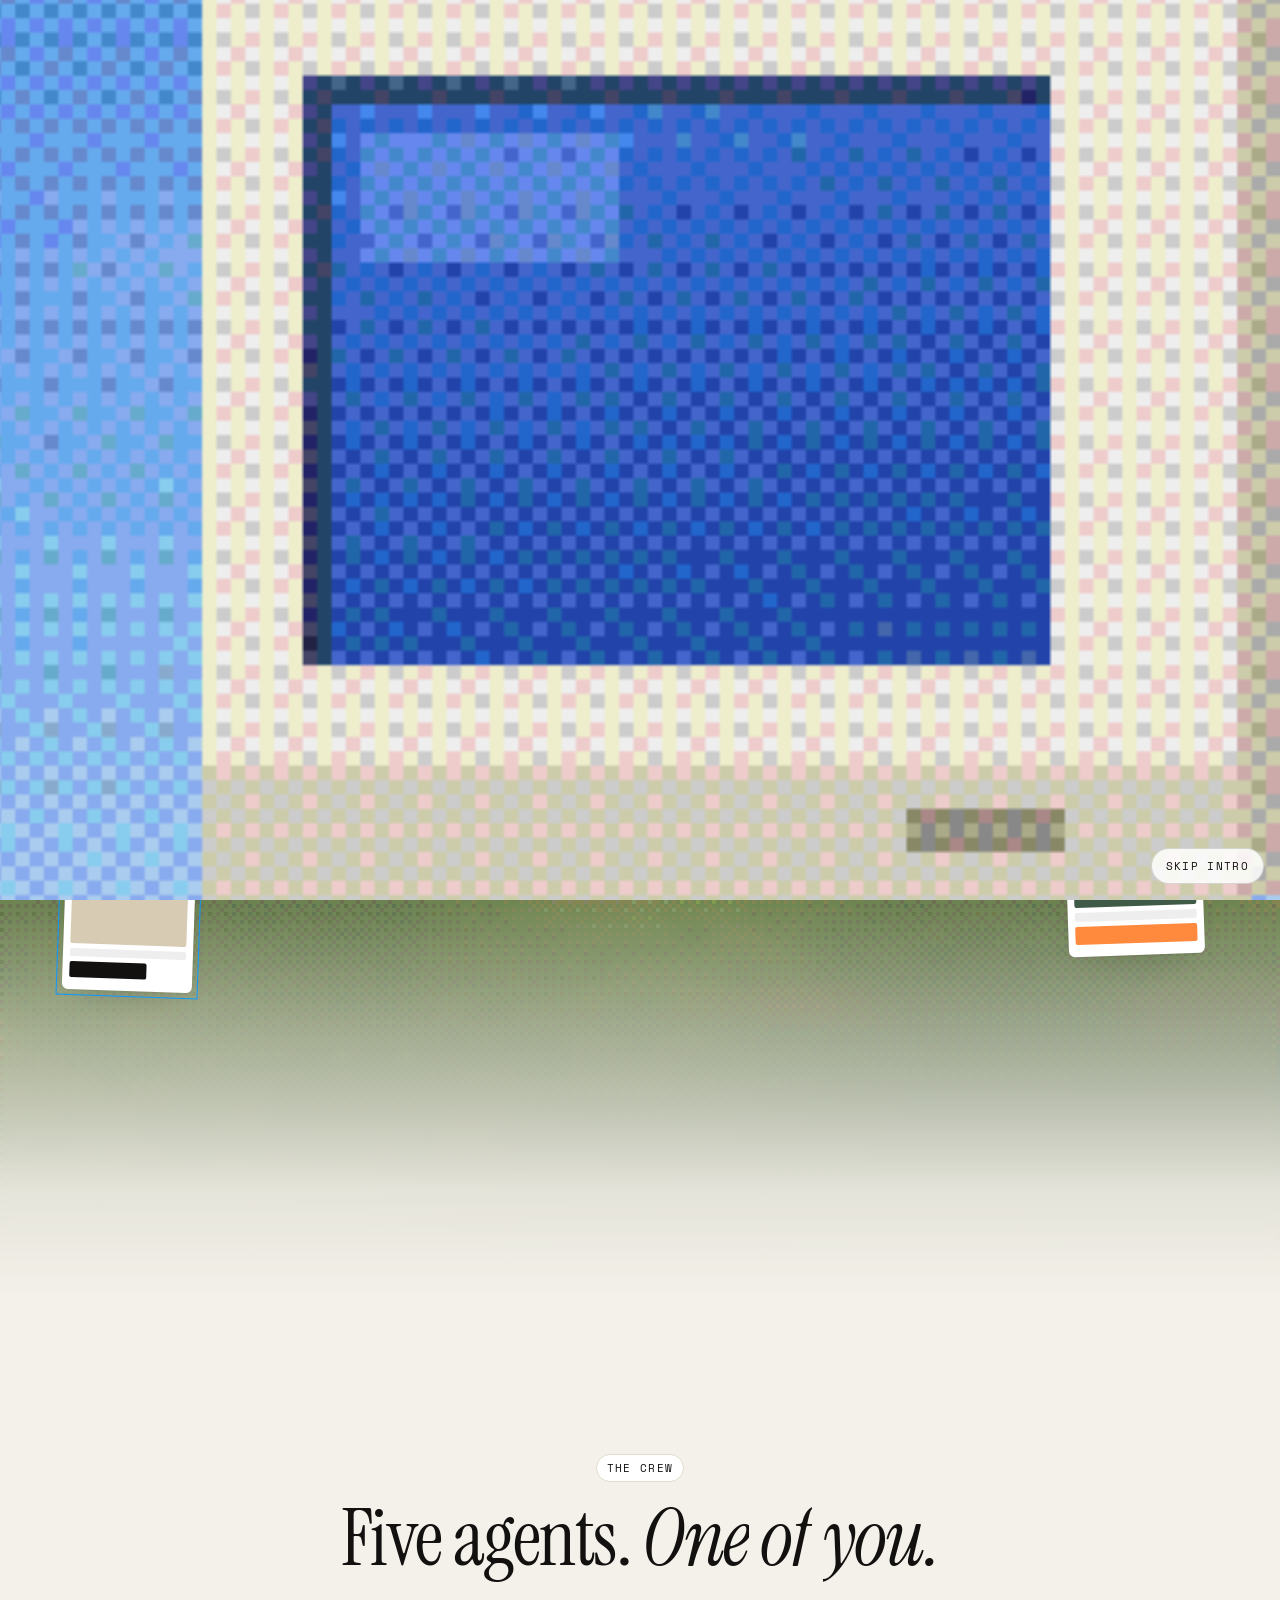
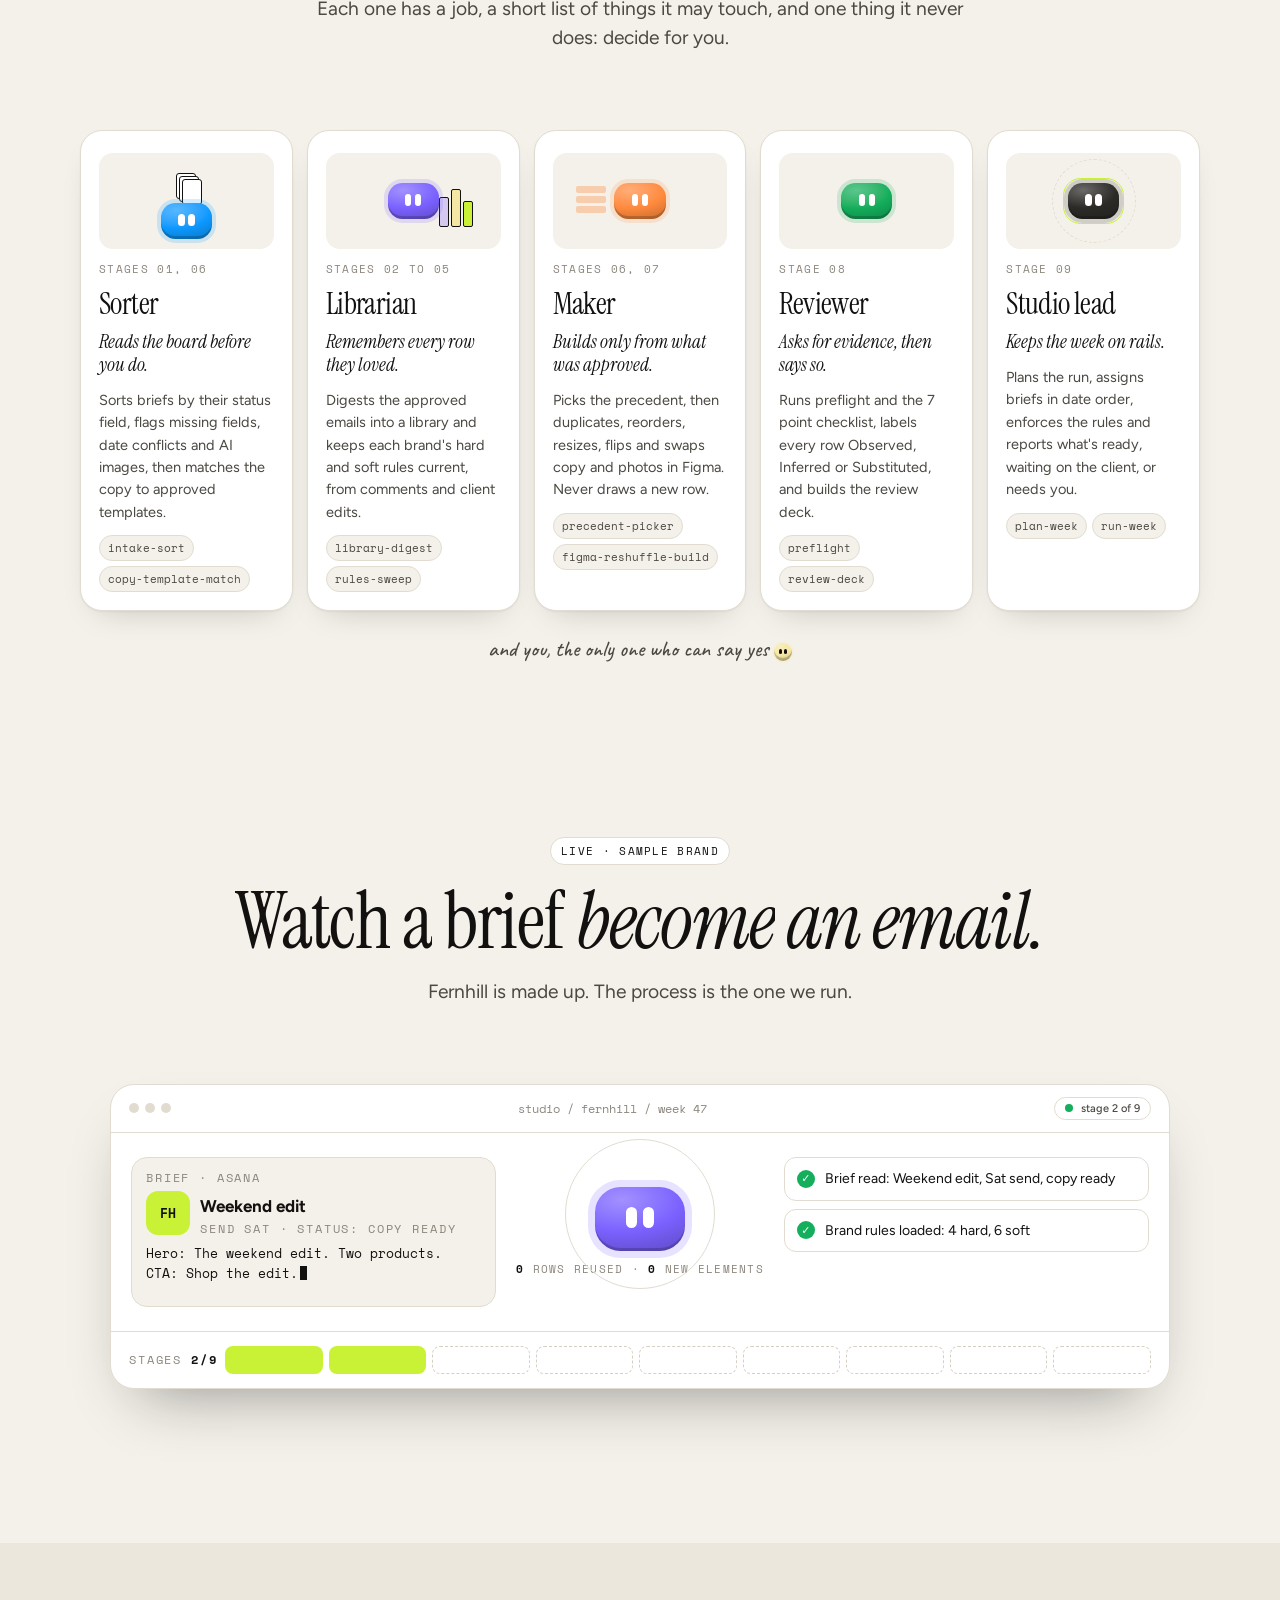
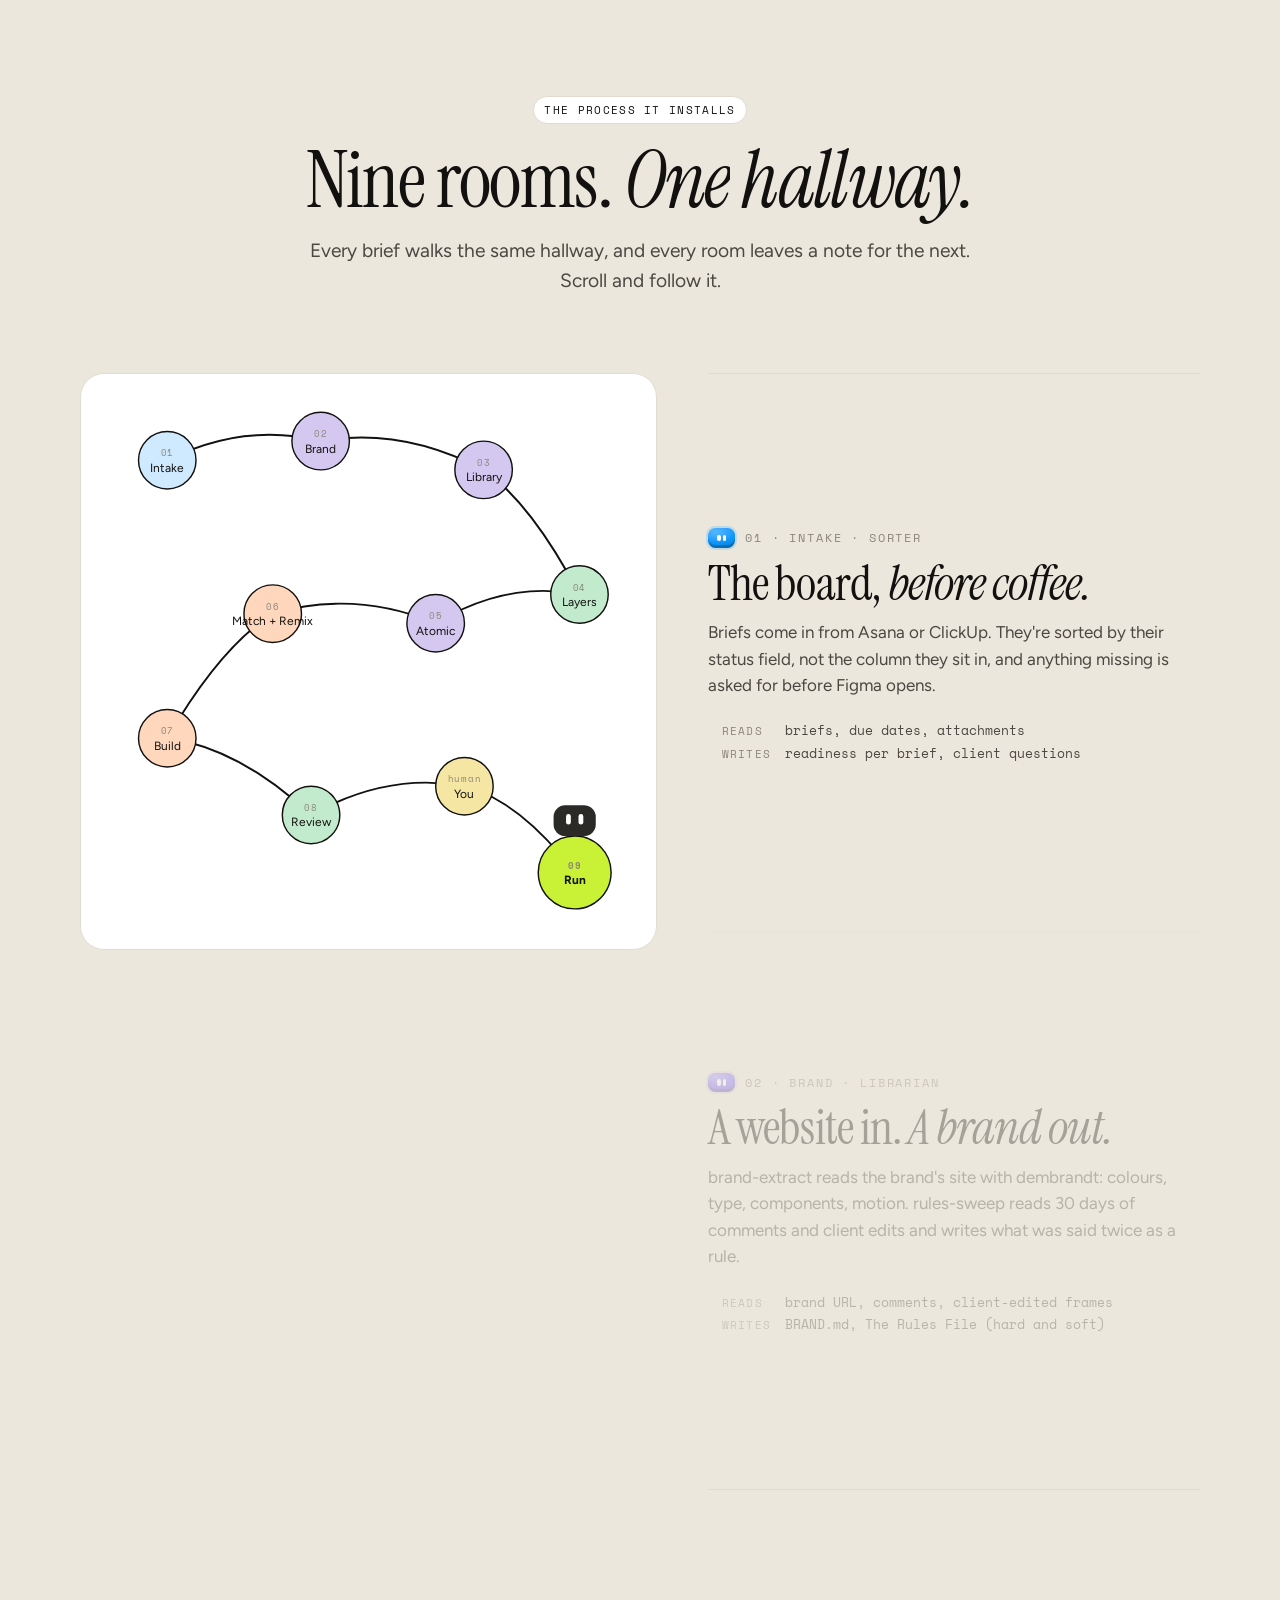
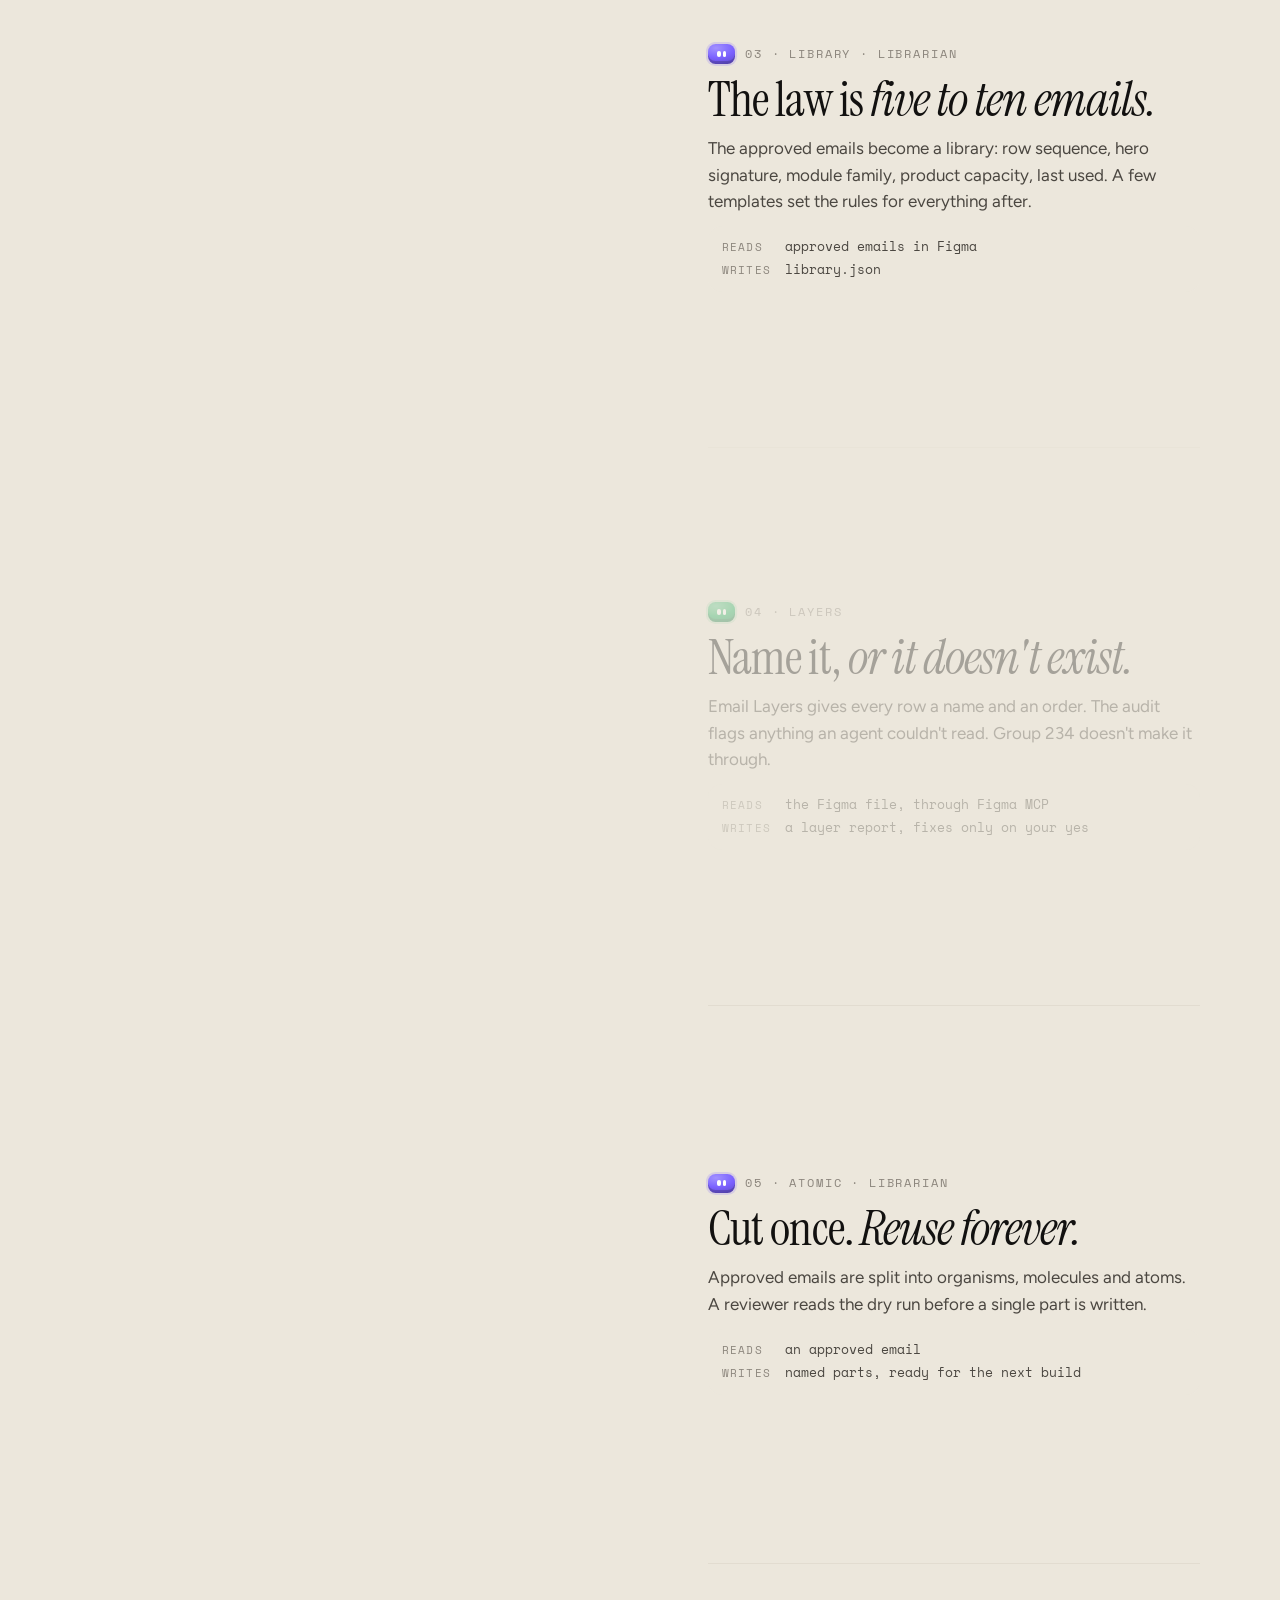
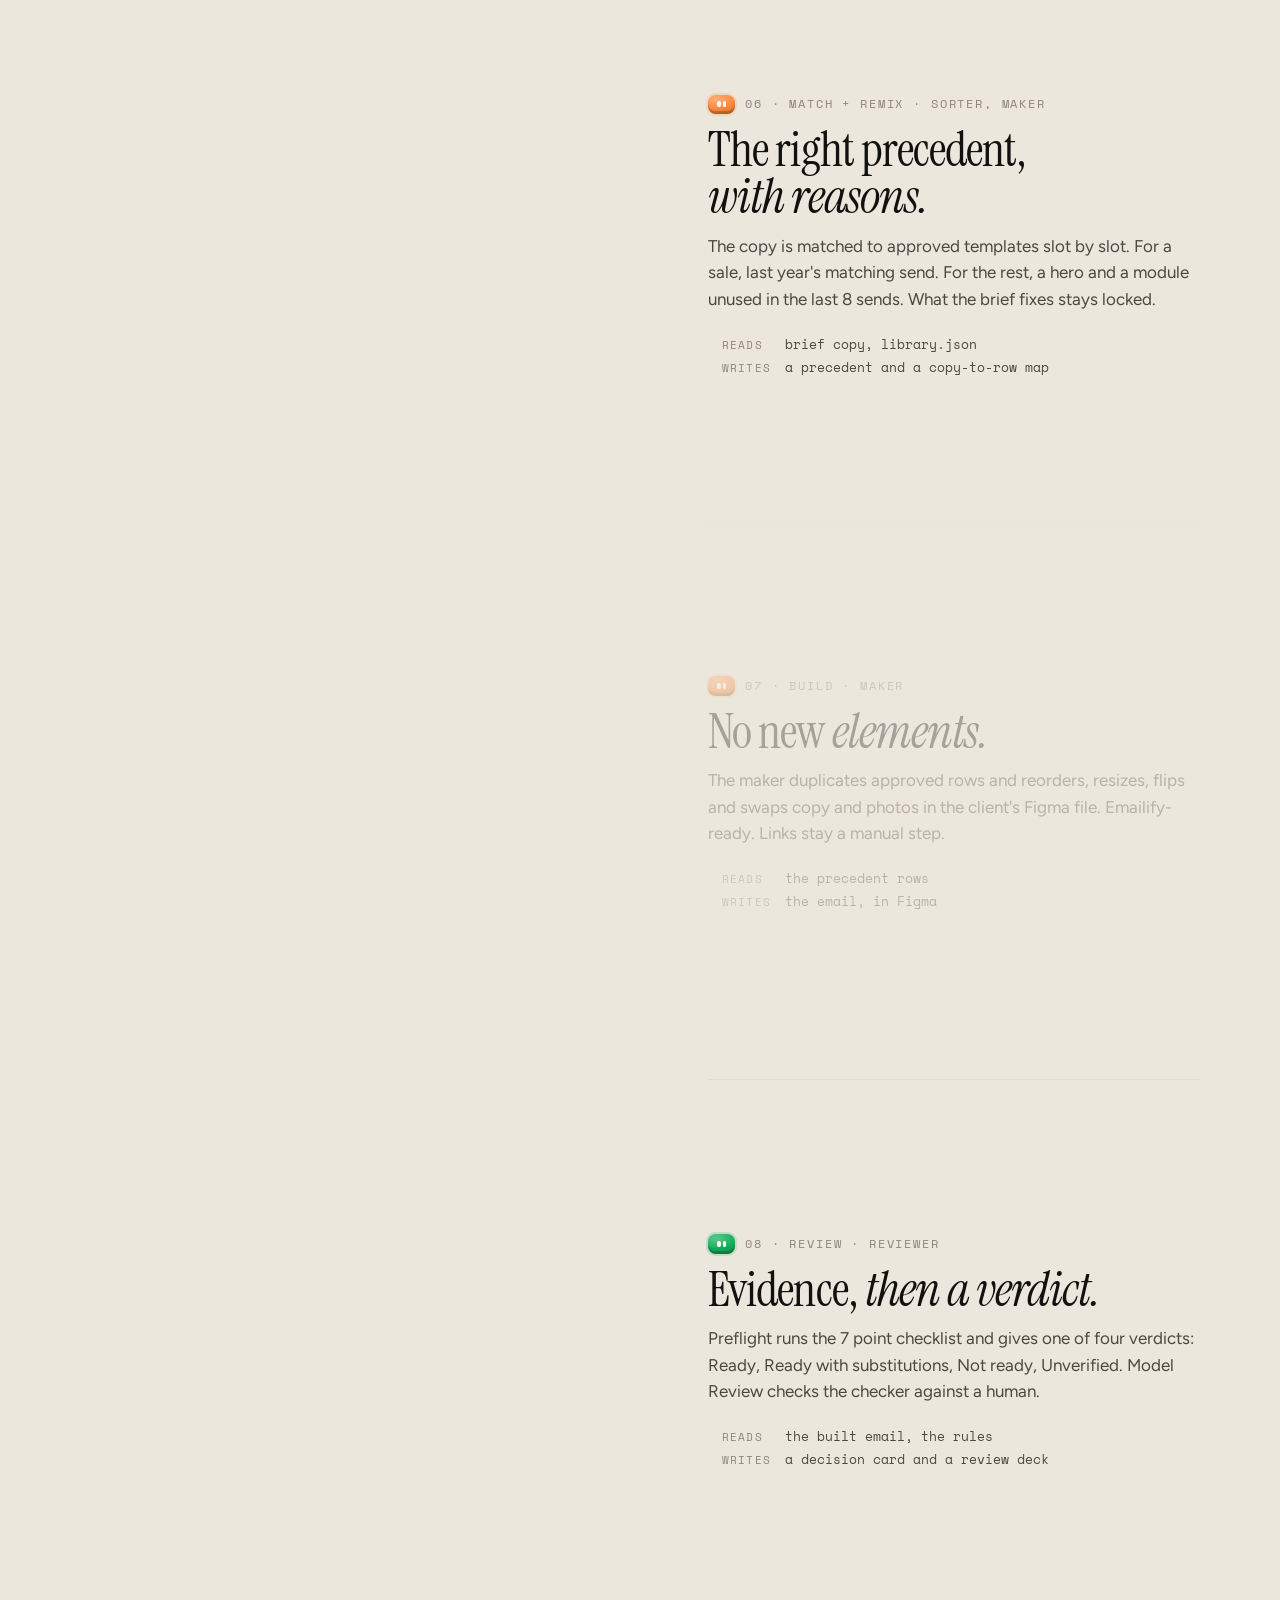
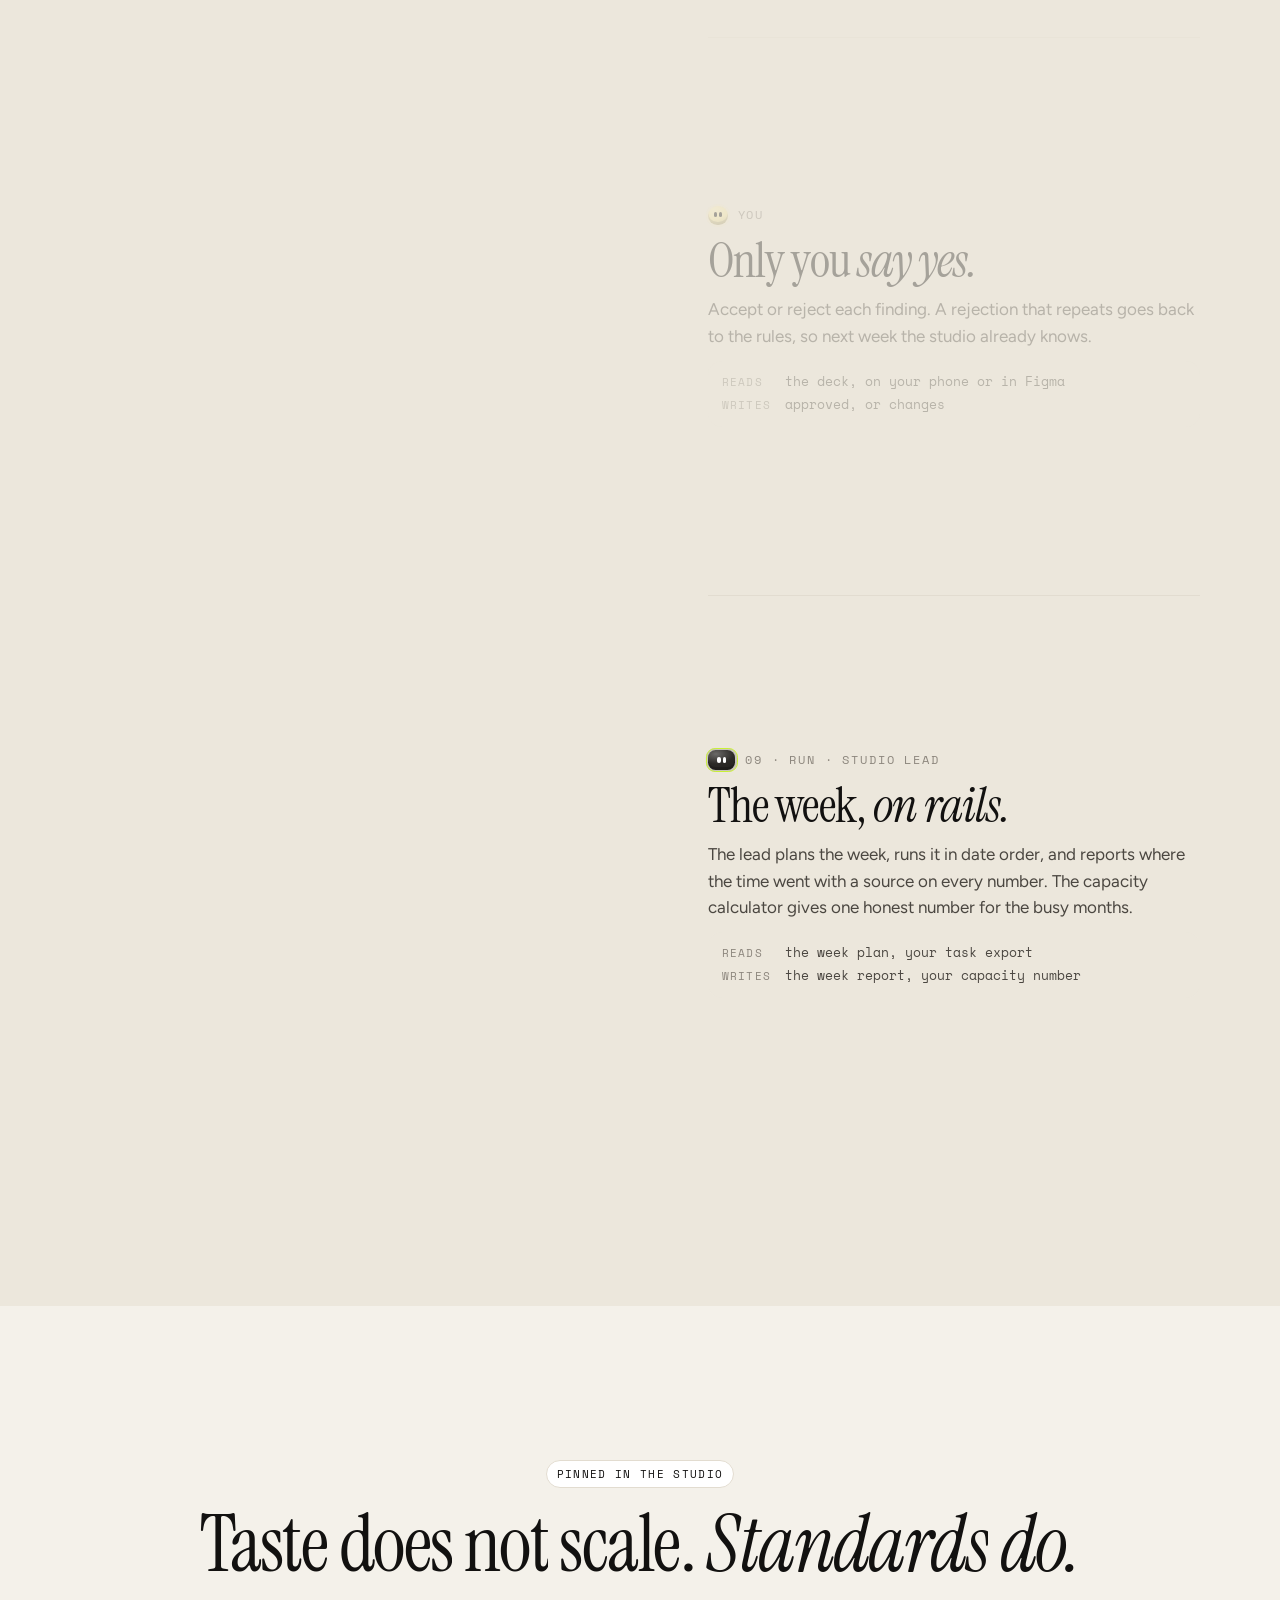
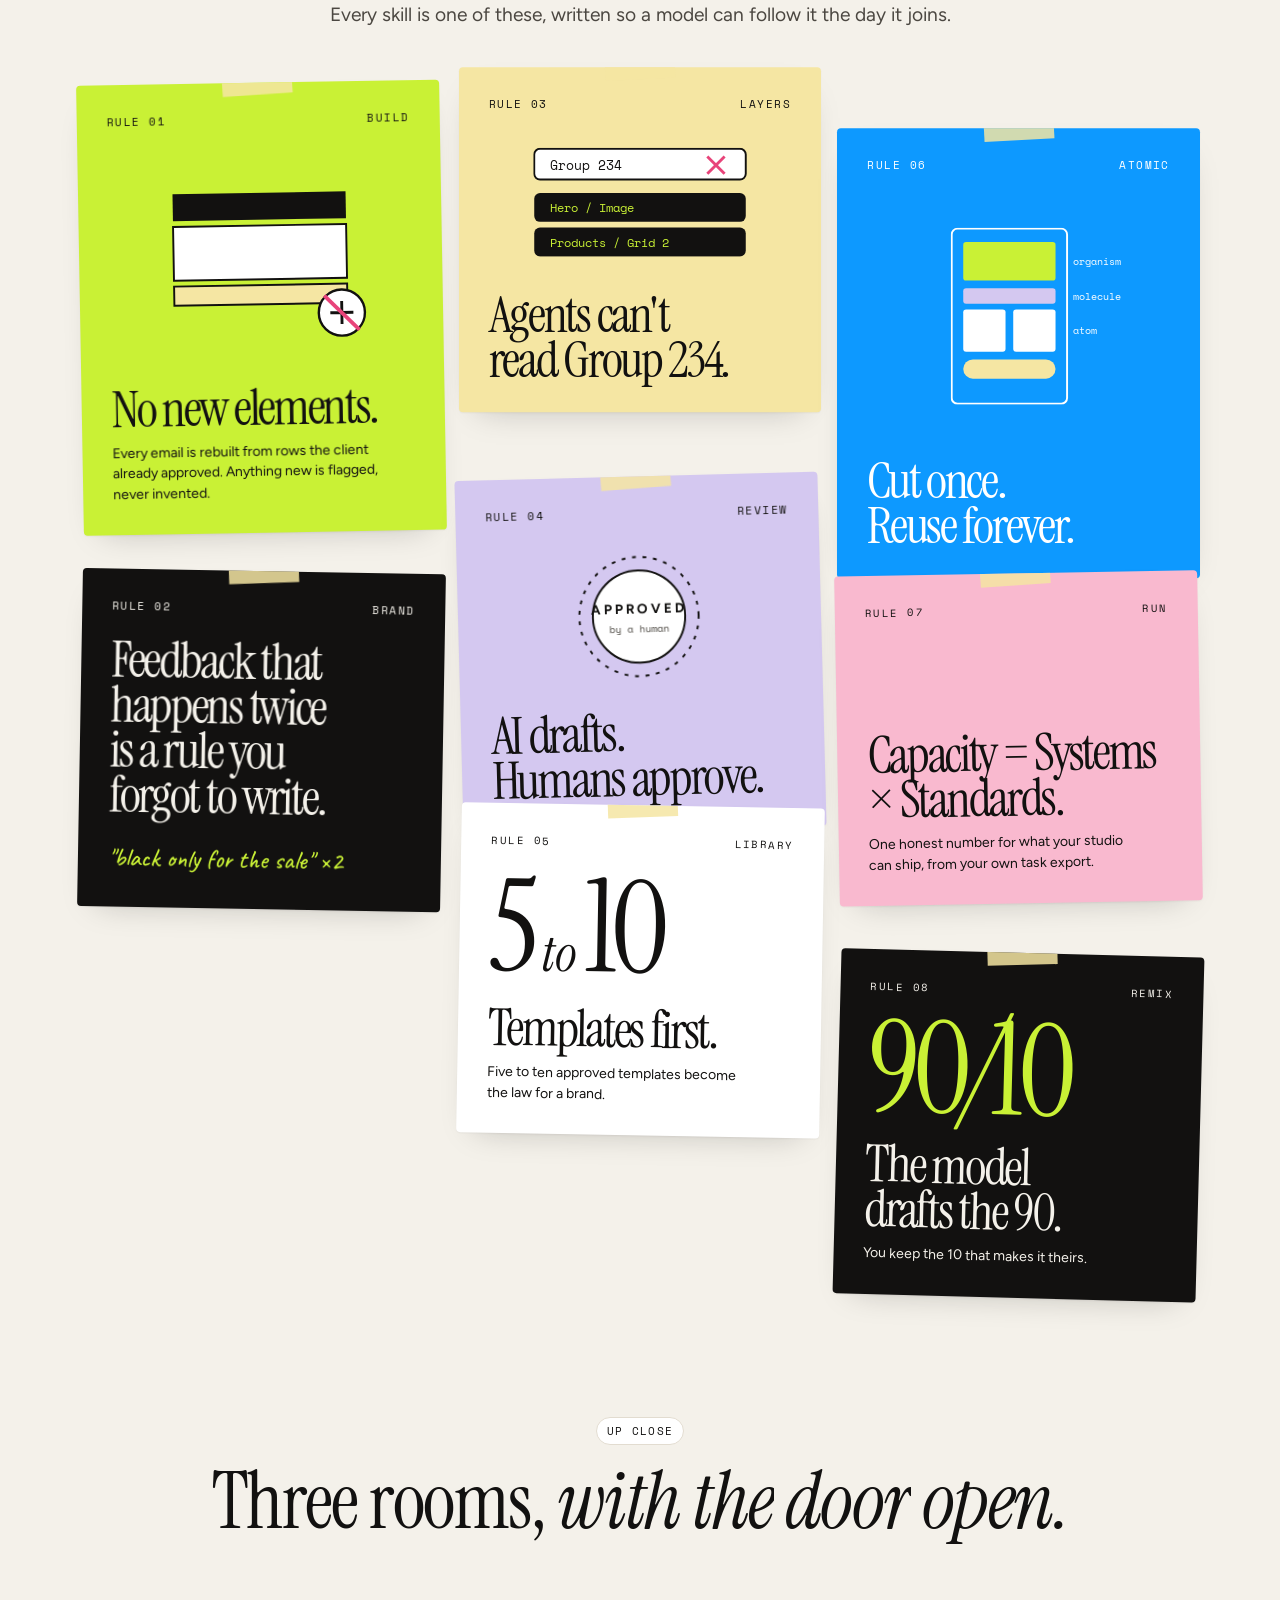
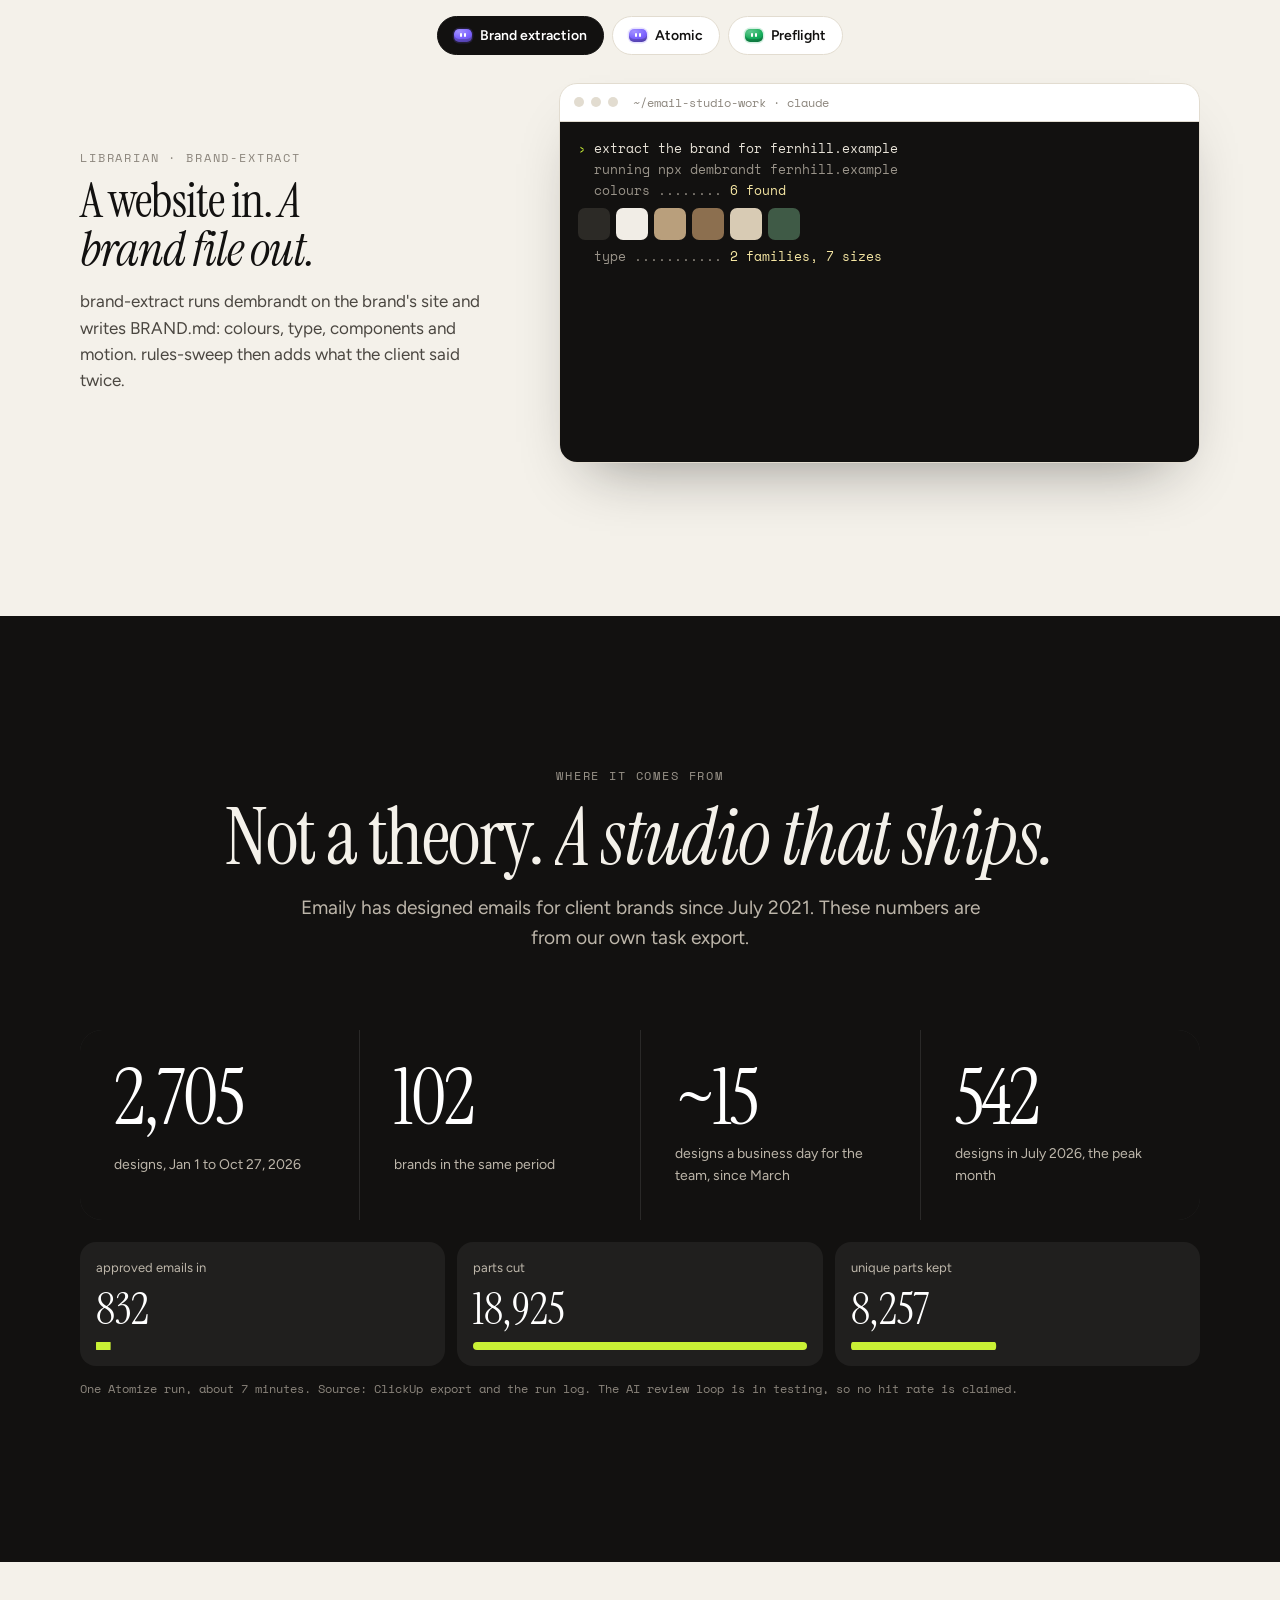
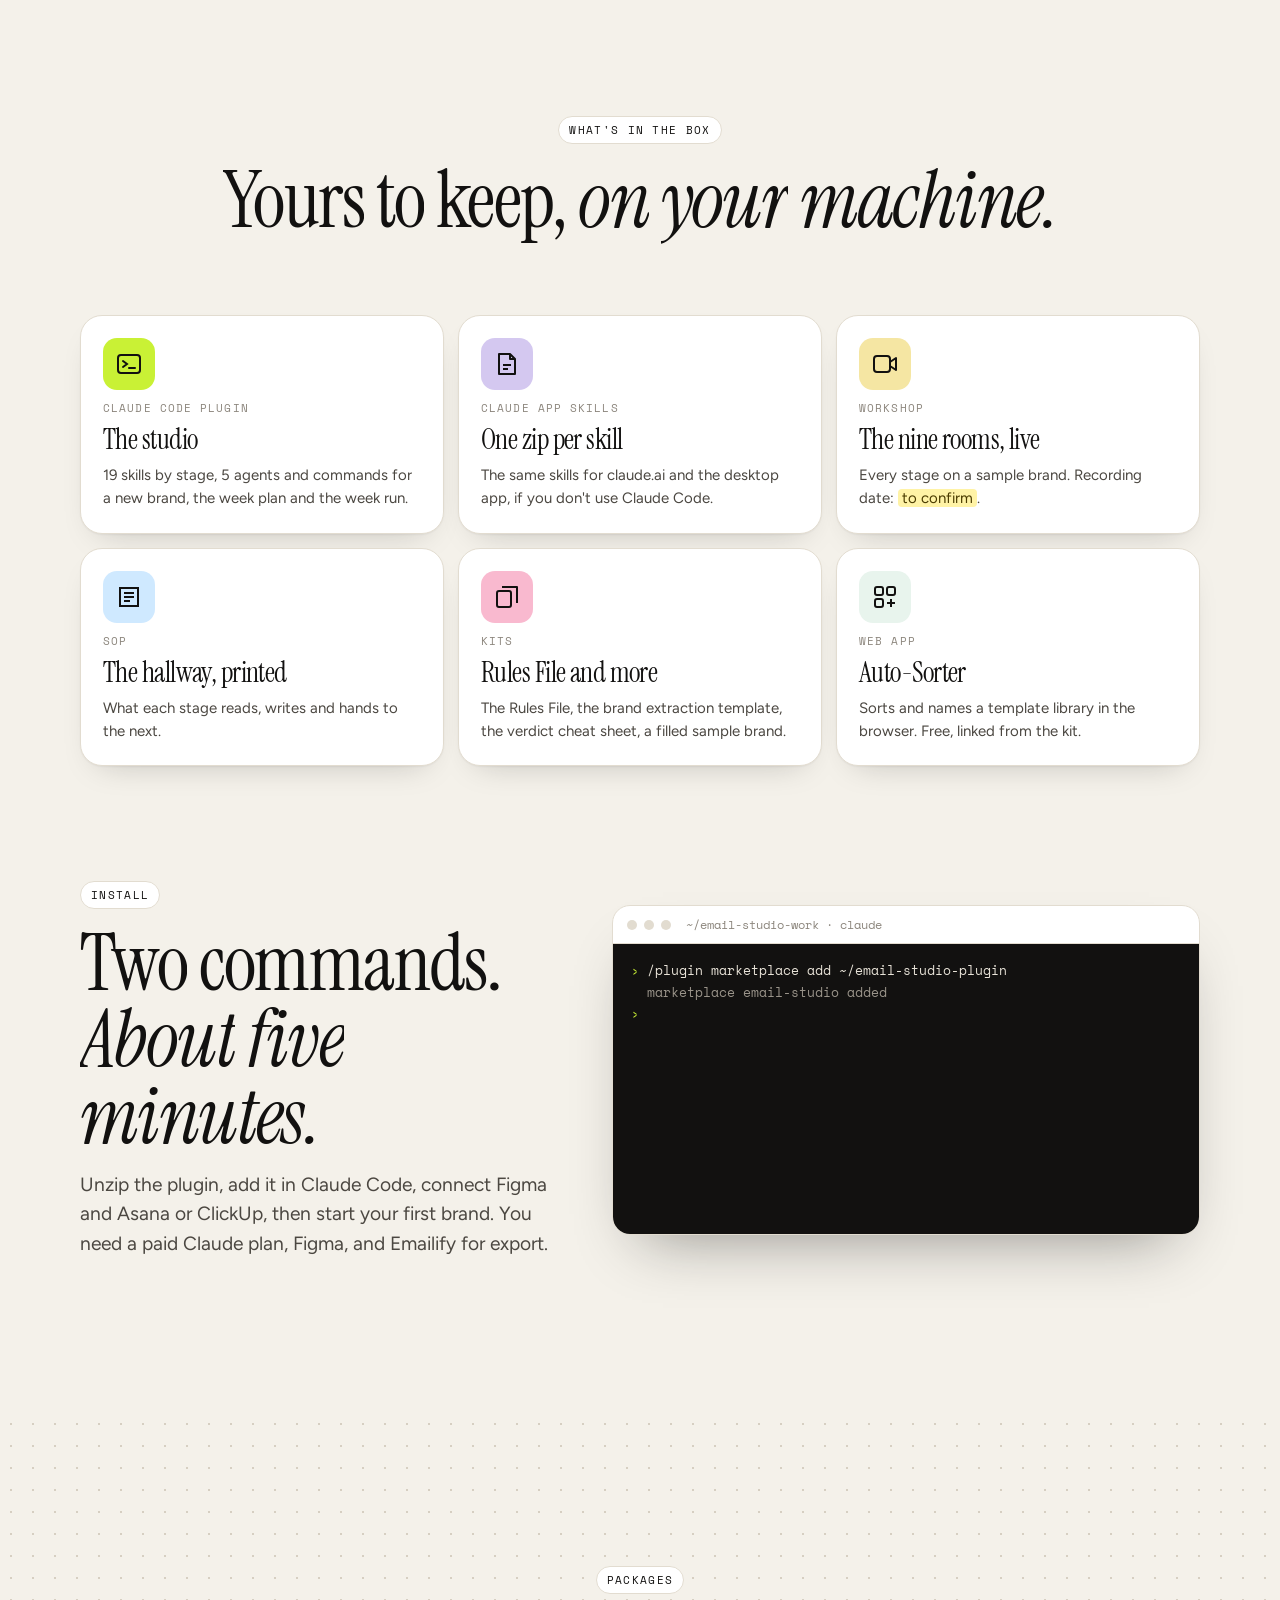
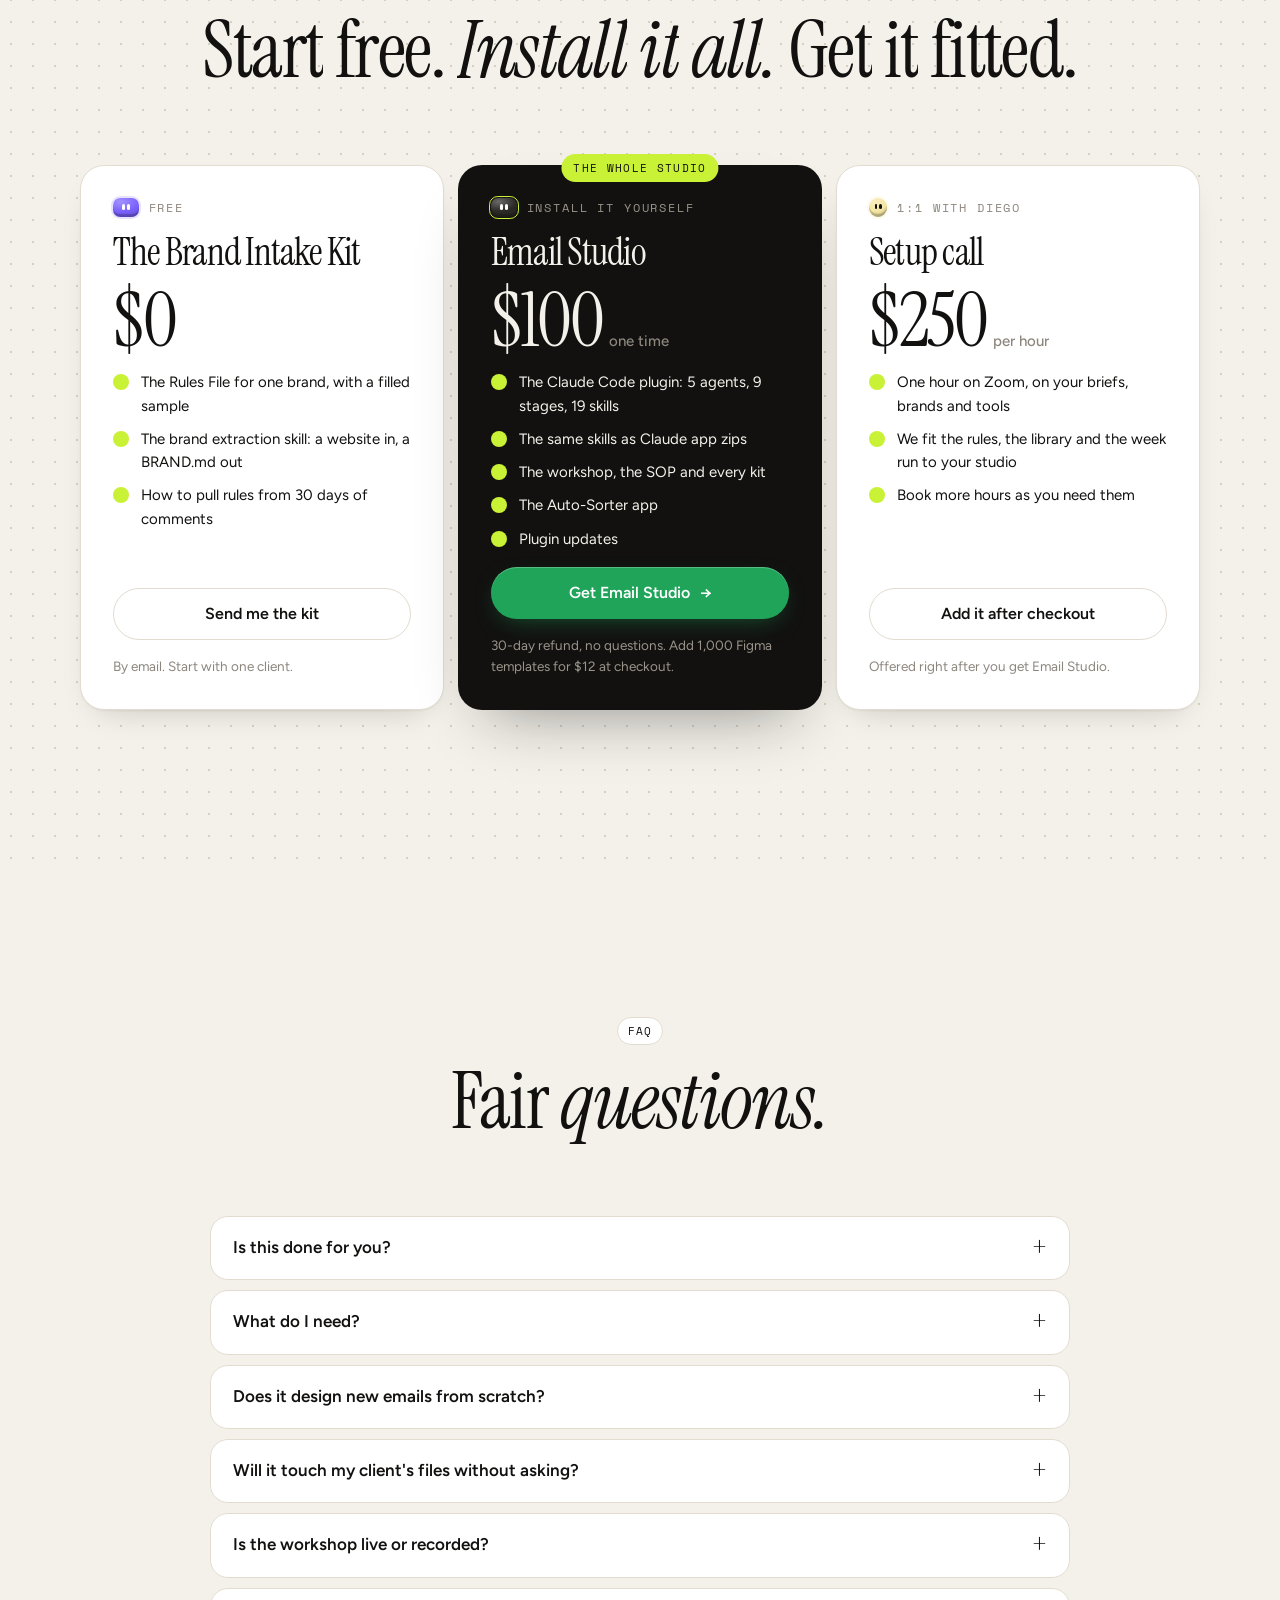
==== commit 951cb0c1: "Hero is the whole pixel scene, fades into the page; replay the install button Co-Authored-By: Claude" ====
--- a/index.html
+++ b/index.html
@@ -59,30 +59,29 @@
 <main id="top">
 
 <!-- HERO -->
-<section class="hero dots" id="hero">
-  <div class="float hide-m" style="left:3%;top:15%"><div class="fcard" style="--rot:-3deg"><div class="t">Welcome #1 · Skincare</div><i style="--h:16px;--bg:#5c1a2b"></i><i style="--h:70px;--bg:#c9a24a"></i><i style="--h:8px;--bg:#eee"></i><i style="--h:8px;width:70%;--bg:#eee"></i><i style="--h:18px;width:60%;margin:auto;--bg:#f9b9cf"></i></div></div>
-  <div class="float hide-m" style="left:6%;top:56%"><div class="fcard" style="--rot:2deg;--d:-2s;width:130px"><div class="t">Winback · Coffee</div><i style="--h:12px;--bg:#2b2b2b"></i><i style="--h:60px;--bg:#d8cbb4"></i><i style="--h:8px;--bg:#eee"></i><i style="--h:16px;width:66%;--bg:#121110"></i><span class="sel" data-n="Hero / Image"></span></div></div>
-  <div class="float hide-m" style="right:4%;top:14%"><div class="fcard" style="--rot:3deg;--d:-4s"><div class="t">Launch · Jewelry</div><i style="--h:84px;--bg:#e8e2d6"></i><i style="--h:10px;--bg:#ddd"></i><i style="--h:10px;width:76%;--bg:#ddd"></i></div></div>
-  <div class="float hide-m" style="right:7%;top:52%"><div class="fcard" style="--rot:-2deg;--d:-1s;width:136px"><div class="t">Promo · Home</div><i style="--h:64px;--bg:#3f5a46"></i><i style="--h:9px;--bg:#eee"></i><i style="--h:18px;--bg:#FF8A3D"></i></div></div>
-  <div class="cur hide-m float" style="left:13%;top:36%;--c:var(--green)"><svg viewBox="0 0 16 16"><path d="M1.5 1l12 5.6-5.2 1.5-2.1 5z" fill="#14AE5C" stroke="#fff" stroke-width="1.2"/></svg><b>You</b></div>
-  <div class="cur hide-m float" style="right:13%;top:44%;--c:var(--orange)"><svg viewBox="0 0 16 16"><path d="M1.5 1l12 5.6-5.2 1.5-2.1 5z" fill="#FF8A3D" stroke="#fff" stroke-width="1.2"/></svg><b>Claude · maker</b></div>
-  <div class="cur hide-m float" style="left:16%;top:47%;--c:var(--purple)"><svg viewBox="0 0 16 16"><path d="M1.5 1l12 5.6-5.2 1.5-2.1 5z" fill="#7B61FF" stroke="#fff" stroke-width="1.2"/></svg><b>Diego</b></div>
-  <div class="note-hand hide-m float" style="right:5%;top:31%">rebuilt, never invented ↘</div>
-  <div class="float hide-m" style="right:17%;top:9%"><span class="bot reviewer" style="--s:.55;--d:-1s"><i class="eye"></i><i class="eye"></i></span></div>
-  <div class="float hide-m" style="left:24%;top:9%"><span class="bot sorter" style="--s:.45;--d:-2s"><i class="eye"></i><i class="eye"></i></span></div>
-
+<section class="hero" id="hero">
+  <div class="hbg" aria-hidden="true"><canvas id="hero-cv"></canvas><div class="screen" id="hero-screen"><div class="mini" id="hero-mini"></div></div></div>
+  <div class="haze" aria-hidden="true"></div>
+  <div class="float hide-m" style="left:3%;top:40%"><div class="fcard" style="--rot:-3deg"><div class="t">Welcome #1 · Skincare</div><i style="--h:16px;--bg:#5c1a2b"></i><i style="--h:70px;--bg:#c9a24a"></i><i style="--h:8px;--bg:#eee"></i><i style="--h:8px;width:70%;--bg:#eee"></i><i style="--h:18px;width:60%;margin:auto;--bg:#f9b9cf"></i></div></div>
+  <div class="float hide-m" style="left:5%;top:66%"><div class="fcard" style="--rot:2deg;--d:-2s;width:130px"><div class="t">Winback · Coffee</div><i style="--h:12px;--bg:#2b2b2b"></i><i style="--h:60px;--bg:#d8cbb4"></i><i style="--h:8px;--bg:#eee"></i><i style="--h:16px;width:66%;--bg:#121110"></i><span class="sel" data-n="Hero / Image"></span></div></div>
+  <div class="float hide-m" style="right:3%;top:38%"><div class="fcard" style="--rot:3deg;--d:-4s"><div class="t">Launch · Jewelry</div><i style="--h:84px;--bg:#e8e2d6"></i><i style="--h:10px;--bg:#ddd"></i><i style="--h:10px;width:76%;--bg:#ddd"></i></div></div>
+  <div class="float hide-m" style="right:6%;top:64%"><div class="fcard" style="--rot:-2deg;--d:-1s;width:136px"><div class="t">Promo · Home</div><i style="--h:64px;--bg:#3f5a46"></i><i style="--h:9px;--bg:#eee"></i><i style="--h:18px;--bg:#FF8A3D"></i></div></div>
+  <div class="cur hide-m float" style="left:16%;top:56%;--c:var(--green)"><svg viewBox="0 0 16 16"><path d="M1.5 1l12 5.6-5.2 1.5-2.1 5z" fill="#14AE5C" stroke="#fff" stroke-width="1.2"/></svg><b>You</b></div>
+  <div class="cur hide-m float" style="right:15%;top:22%;--c:var(--orange)"><svg viewBox="0 0 16 16"><path d="M1.5 1l12 5.6-5.2 1.5-2.1 5z" fill="#FF8A3D" stroke="#fff" stroke-width="1.2"/></svg><b>Claude · maker</b></div>
+  <div class="cur hide-m float" style="left:20%;top:24%;--c:var(--purple)"><svg viewBox="0 0 16 16"><path d="M1.5 1l12 5.6-5.2 1.5-2.1 5z" fill="#7B61FF" stroke="#fff" stroke-width="1.2"/></svg><b>Diego</b></div>
+  <div class="float hide-m" style="right:24%;top:14%"><span class="bot reviewer" style="--s:.55;--d:-1s"><i class="eye"></i><i class="eye"></i></span></div>
+  <div class="float hide-m" style="left:30%;top:16%"><span class="bot sorter" style="--s:.45;--d:-2s"><i class="eye"></i><i class="eye"></i></span></div>
+
+  <div class="hero-sky" id="hero-sky"></div>
   <div class="w hero-c">
-    <span class="pill fade"><span class="live"></span>Now installing · the studio behind 2,705 designs this year</span>
-    <h1><span class="l"><span>Install the studio.</span></span><span class="l"><span><em>Run it yourself.</em></span></span></h1>
-    <p class="lede fade f2">Five Claude agents and nine stages that take a brief from your board to an approved email in Figma. They read the brand, remember what the client loved, rebuild from it, and check their own work. You say yes.</p>
-    <div class="ctas fade f3"><a class="btn btn-buy" href="https://www.halloftemplates.com/email-studio-workshop">Get Email Studio · $100 <span class="arr">→</span></a><a class="btn btn-ghost" href="#crew">Meet the crew</a></div>
-    <p class="note fade f4"><b>Claude Code plugin</b> · Claude app skills · a human approves every email</p>
-  </div>
-
-  <div class="art fade f4" id="hero-art">
-    <canvas id="hero-cv"></canvas>
-    <div class="screen" id="hero-screen"><div class="mini" id="hero-mini"></div></div>
-    <div class="scap">The studio, on one machine.<small>installs in about five minutes</small></div>
+    <div class="hbox fade">
+      <span class="pill"><span class="live"></span>Now installing · the studio behind 2,705 designs this year</span>
+      <h1><span class="l"><span>Install the studio.</span></span><span class="l"><span><em>Run it yourself.</em></span></span></h1>
+      <p class="lede">Five Claude agents and nine stages that take a brief from your board to an approved email in Figma. They read the brand, remember what the client loved, rebuild from it, and check their own work. You say yes.</p>
+      <div class="ctas"><a class="btn btn-buy" href="https://www.halloftemplates.com/email-studio-workshop">Get Email Studio · $100 <span class="arr">→</span></a><a class="btn btn-ghost" href="#crew">Meet the crew</a></div>
+      <p class="note"><b>Claude Code plugin</b> · Claude app skills · a human approves every email</p>
+    </div>
+    <button class="replay fade f3" type="button" data-replay>↺ Replay the install</button>
   </div>
 </section>
 
@@ -268,7 +267,7 @@
 
 </main>
 
-<footer><div class="w"><span>Email Studio by Diego Garza · Emaily DFY · The Hall Of Templates</span><span>Figma, Emailify, Asana, ClickUp and Claude are trademarks of their owners. Not affiliated.</span></div></footer>
+<footer><div class="w"><span>Email Studio by Diego Garza · Emaily DFY · The Hall Of Templates</span><span><button class="replay sm" type="button" data-replay>↺ Replay the install</button> · Figma, Emailify, Asana, ClickUp and Claude are trademarks of their owners. Not affiliated.</span></div></footer>
 
 <script src="scene.js"></script>
 <script src="app.js"></script>
--- a/style.css
+++ b/style.css
@@ -365,3 +365,22 @@
   .intro{display:none}
 }
 @media (max-width:720px){.rt{align-items:start;padding-top:12vh}}
+
+/* v3.1 hero: the pixel scene is the whole section and dissolves into the page */
+.hero{min-height:0;padding:0 0 clamp(90px,15vh,170px);background:#3e70d6;isolation:isolate}
+.hbg{position:absolute;inset:0;z-index:-2}
+.hbg canvas{width:100%;height:100%;image-rendering:pixelated;image-rendering:crisp-edges}
+.hbg .screen{position:absolute;background:#2a56b8;overflow:hidden;display:grid;place-items:center}
+.hbg .screen .mini{width:62%;height:auto;aspect-ratio:3/4;border-width:1.5px;padding:4%;gap:5%;border-color:#13285e}
+.hero::after{content:"";position:absolute;left:0;right:0;bottom:0;height:38%;z-index:-1;pointer-events:none;background:linear-gradient(to bottom,rgba(244,241,234,0) 0%,rgba(244,241,234,.55) 45%,rgba(244,241,234,.92) 78%,var(--paper) 100%)}
+.haze{position:absolute;left:0;right:0;bottom:0;height:44%;z-index:-1;pointer-events:none;-webkit-backdrop-filter:blur(7px) saturate(.9);backdrop-filter:blur(7px) saturate(.9);-webkit-mask:linear-gradient(to bottom,transparent,#000 70%);mask:linear-gradient(to bottom,transparent,#000 70%)}
+.hero-sky{height:clamp(340px,52svh,580px)}
+.hbox{background:#fff;width:min(920px,100%);padding:clamp(26px,4vw,52px) clamp(20px,4vw,56px);display:grid;justify-items:center;gap:20px;text-align:center;box-shadow:0 30px 60px -34px rgba(18,17,16,.55)}
+.hbox .pill{box-shadow:none;background:var(--paper)}
+.hero .hbox.fade{opacity:0;transform:translateY(28px)}
+.hero.in .hbox.fade{opacity:1;transform:none}
+.replay{appearance:none;border:1px solid rgba(18,17,16,.14);background:rgba(255,255,255,.75);-webkit-backdrop-filter:blur(8px);backdrop-filter:blur(8px);border-radius:999px;padding:9px 16px;font:400 11px var(--mono);letter-spacing:.12em;text-transform:uppercase;color:var(--ink);cursor:pointer;transition:transform .35s var(--spring),background .2s}
+.replay:hover{transform:translateY(-2px);background:#fff}
+.replay.sm{padding:5px 10px;font-size:10px;background:none;backdrop-filter:none}
+.hero .fade.f3{transition-delay:.6s}
+@media (max-width:700px){.hero-sky{height:clamp(260px,44svh,400px)}.hbox{padding:24px 18px}.hero h1{font-size:clamp(46px,13vw,64px)}}
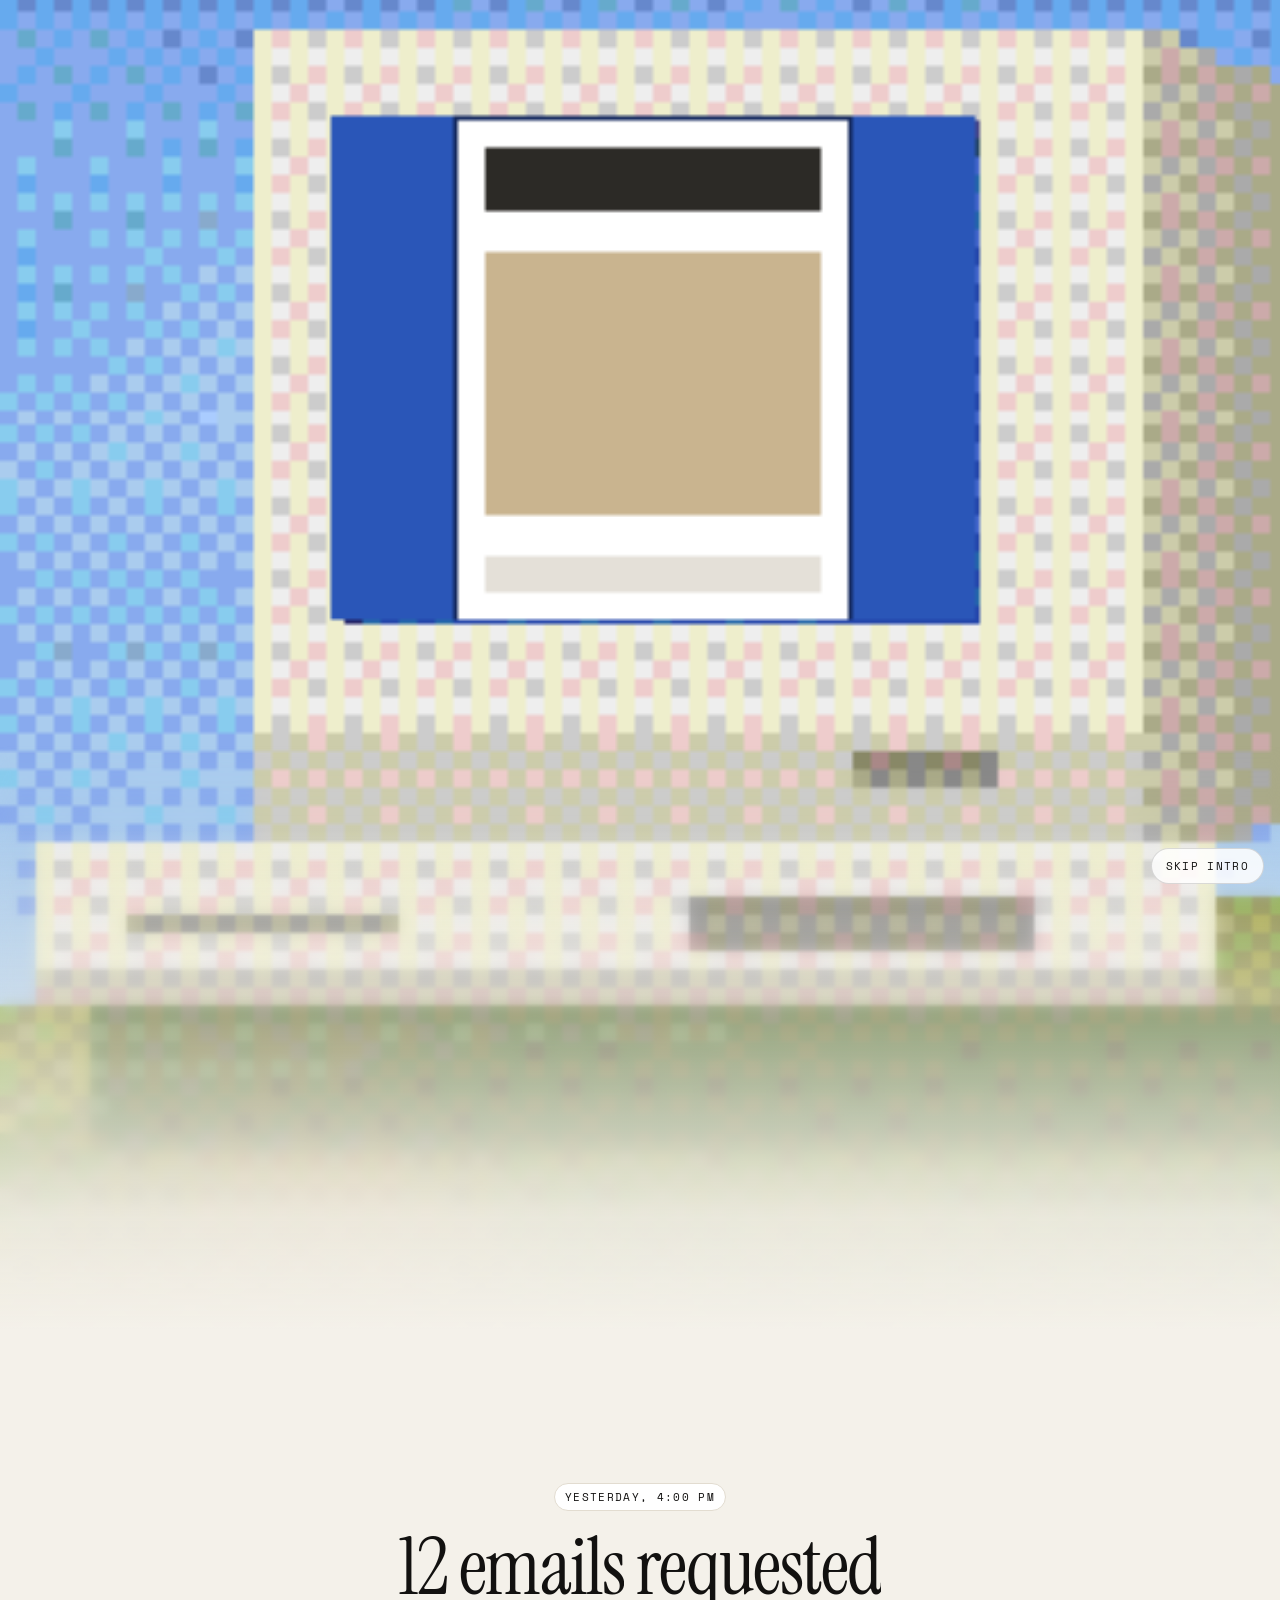
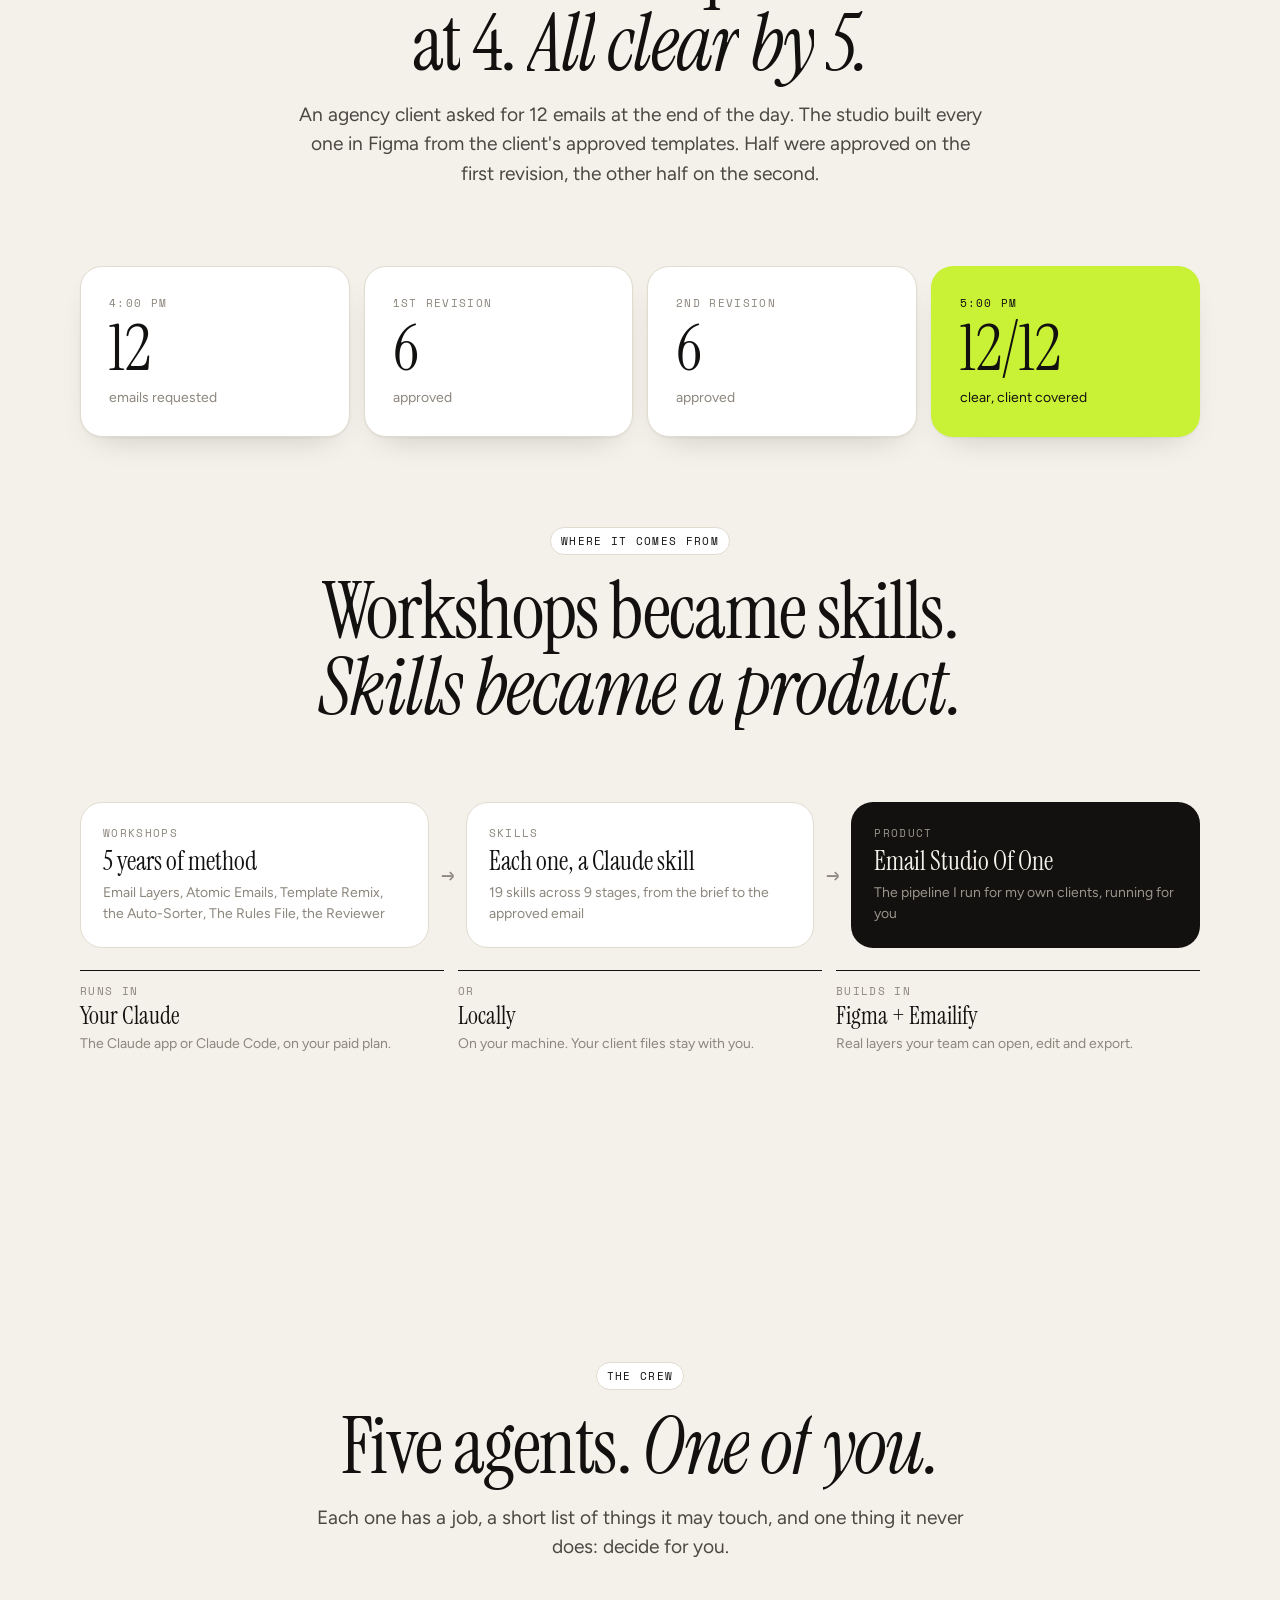
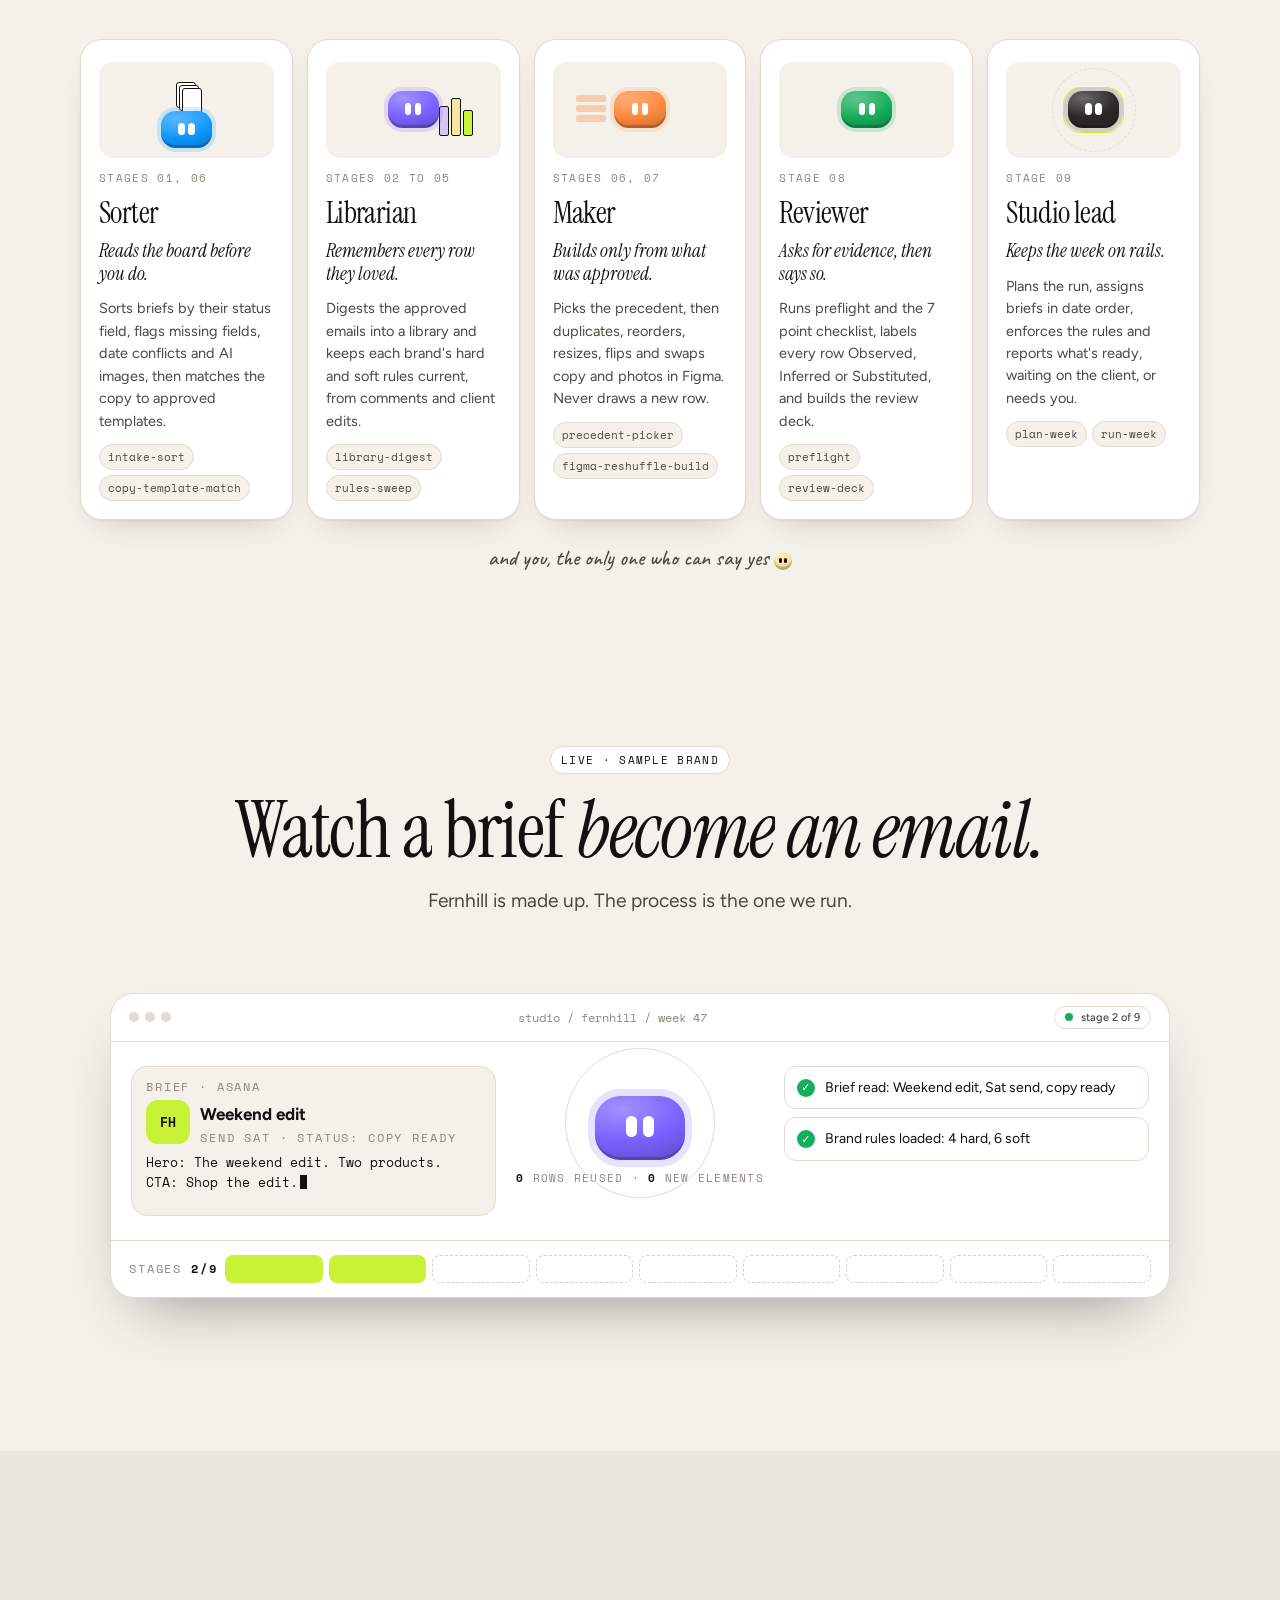
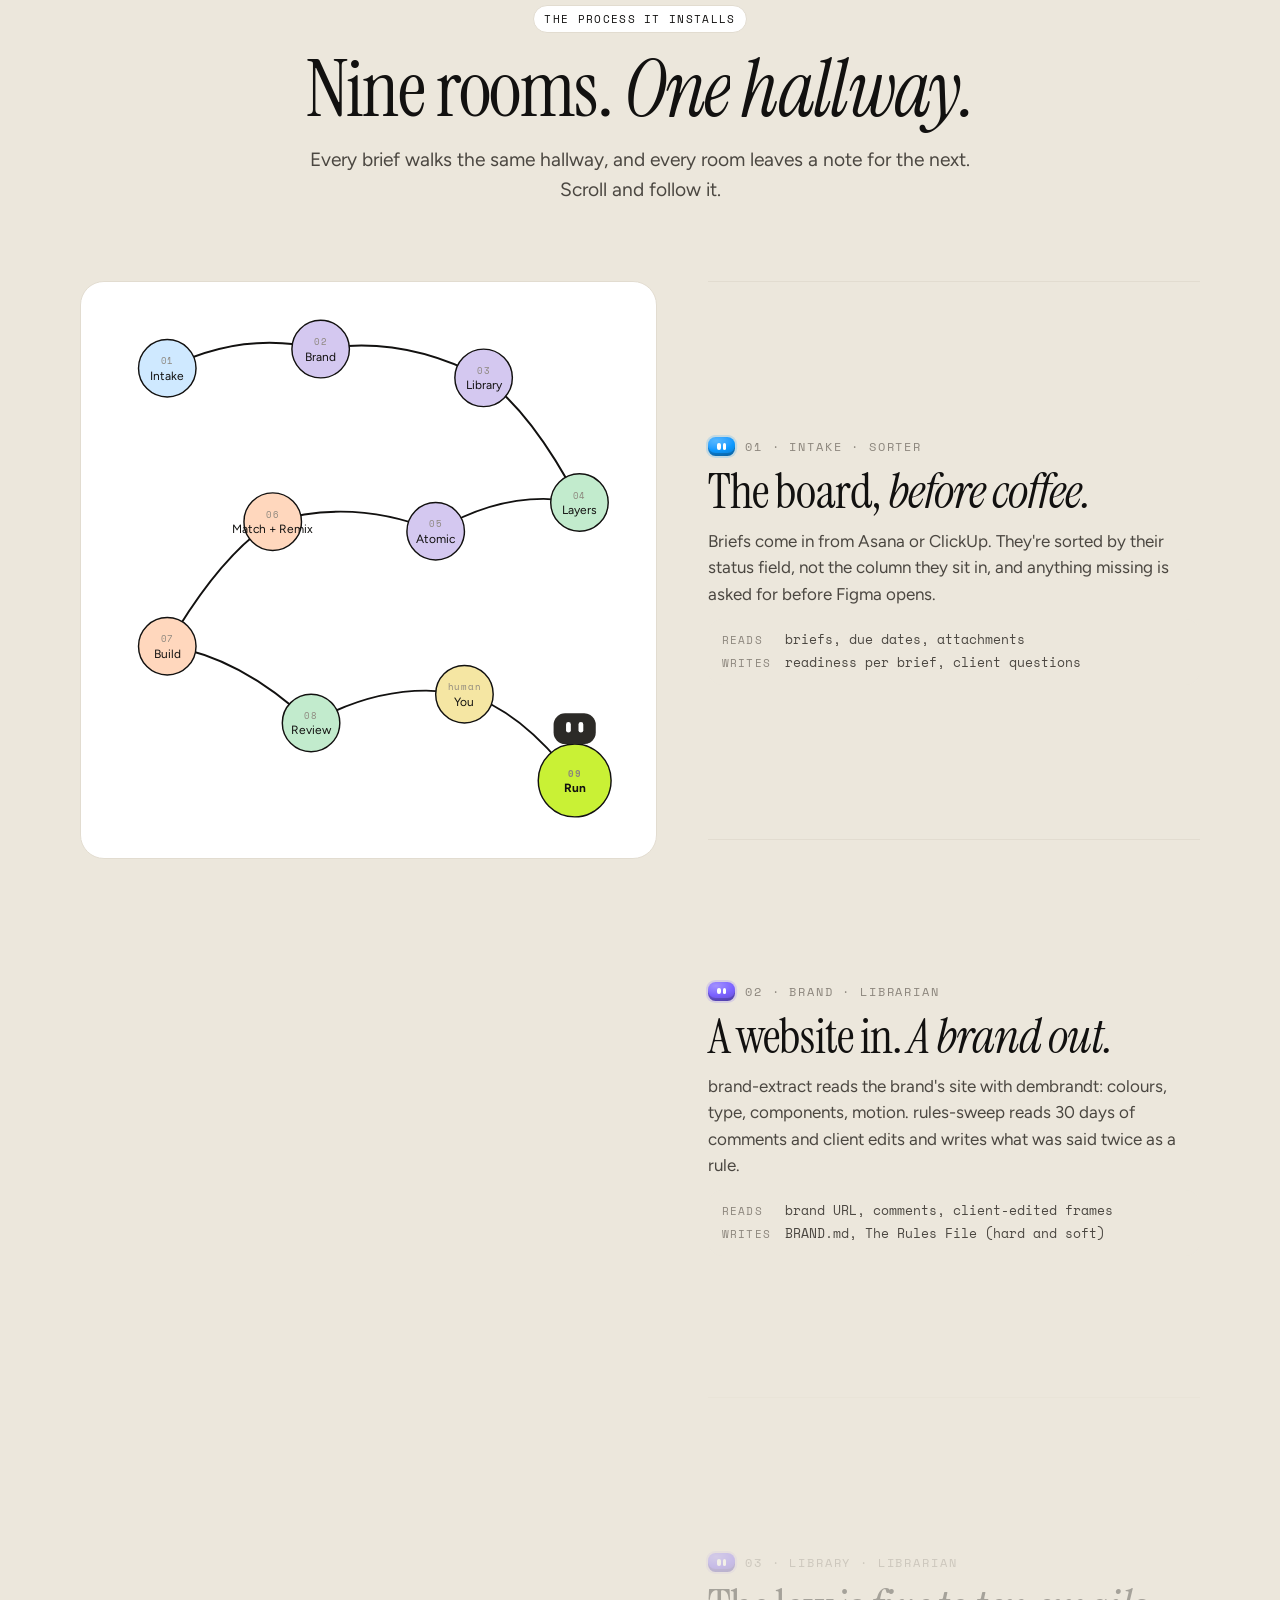
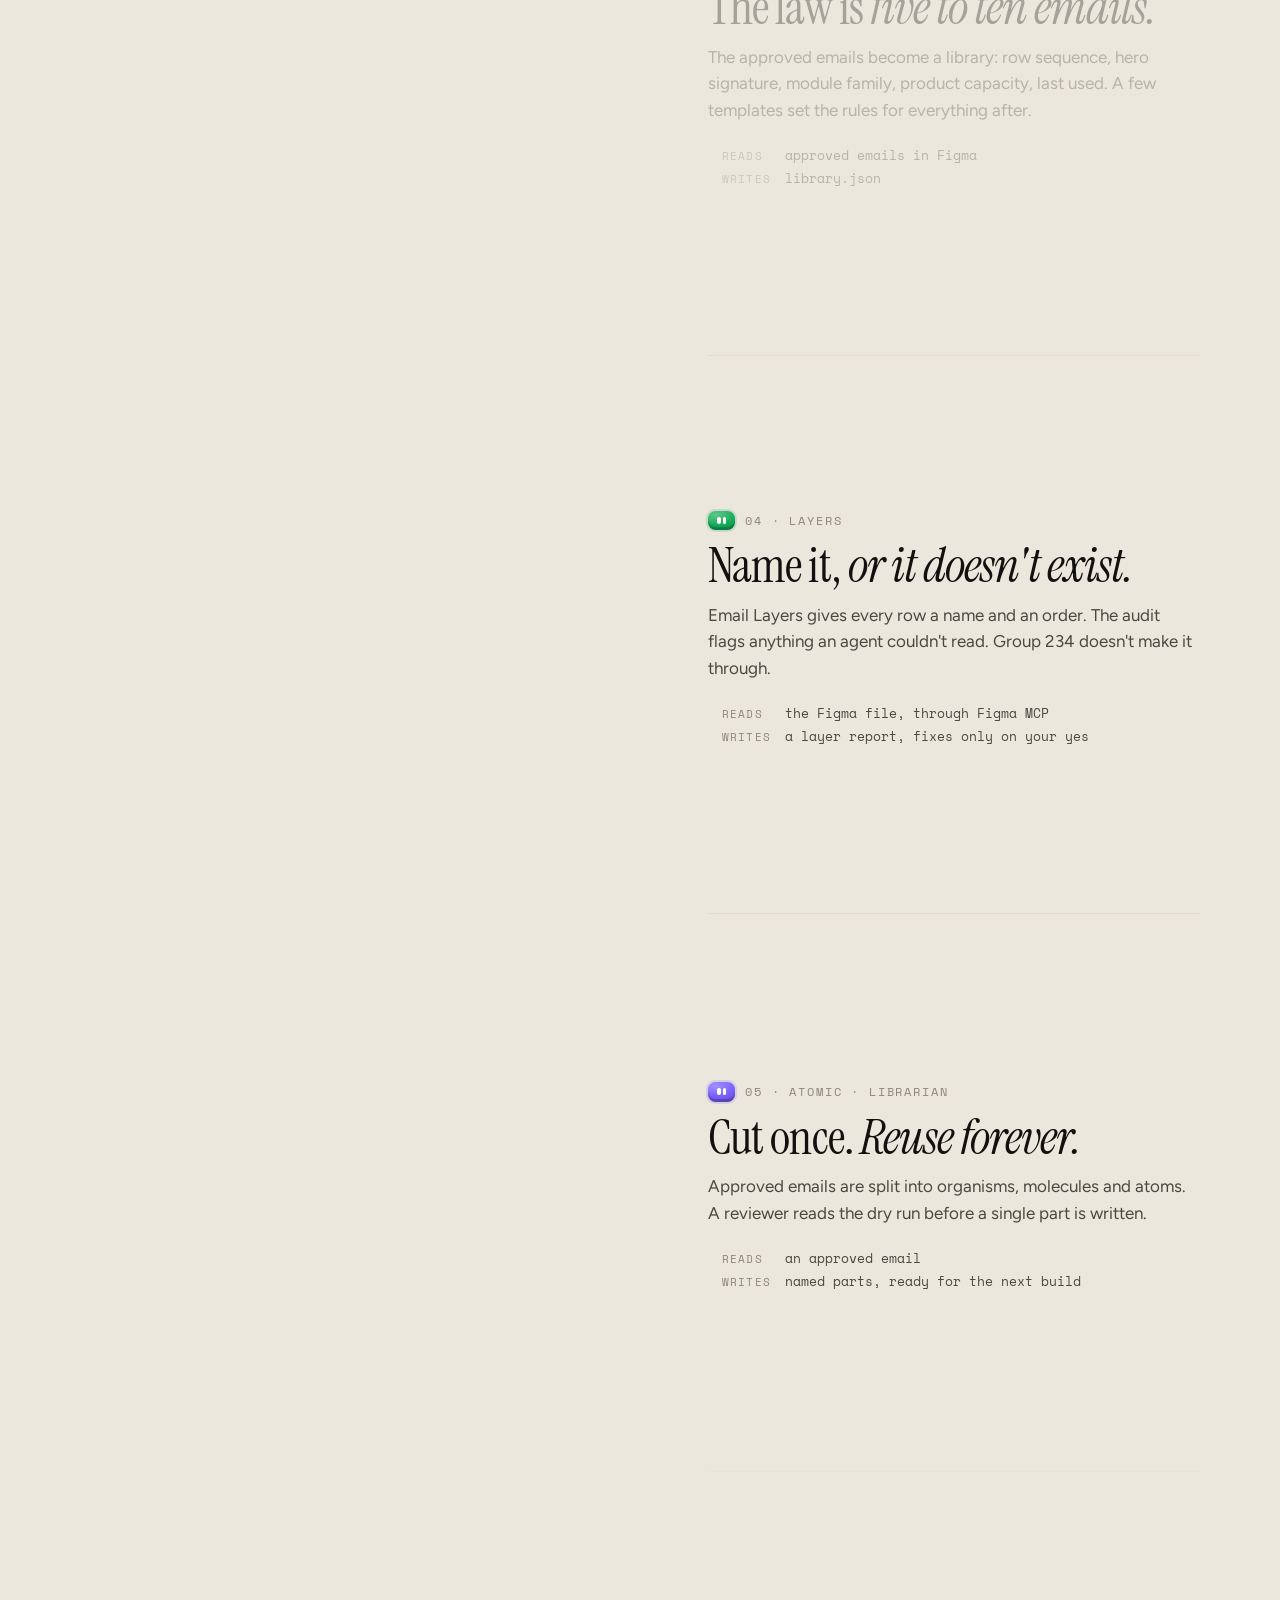
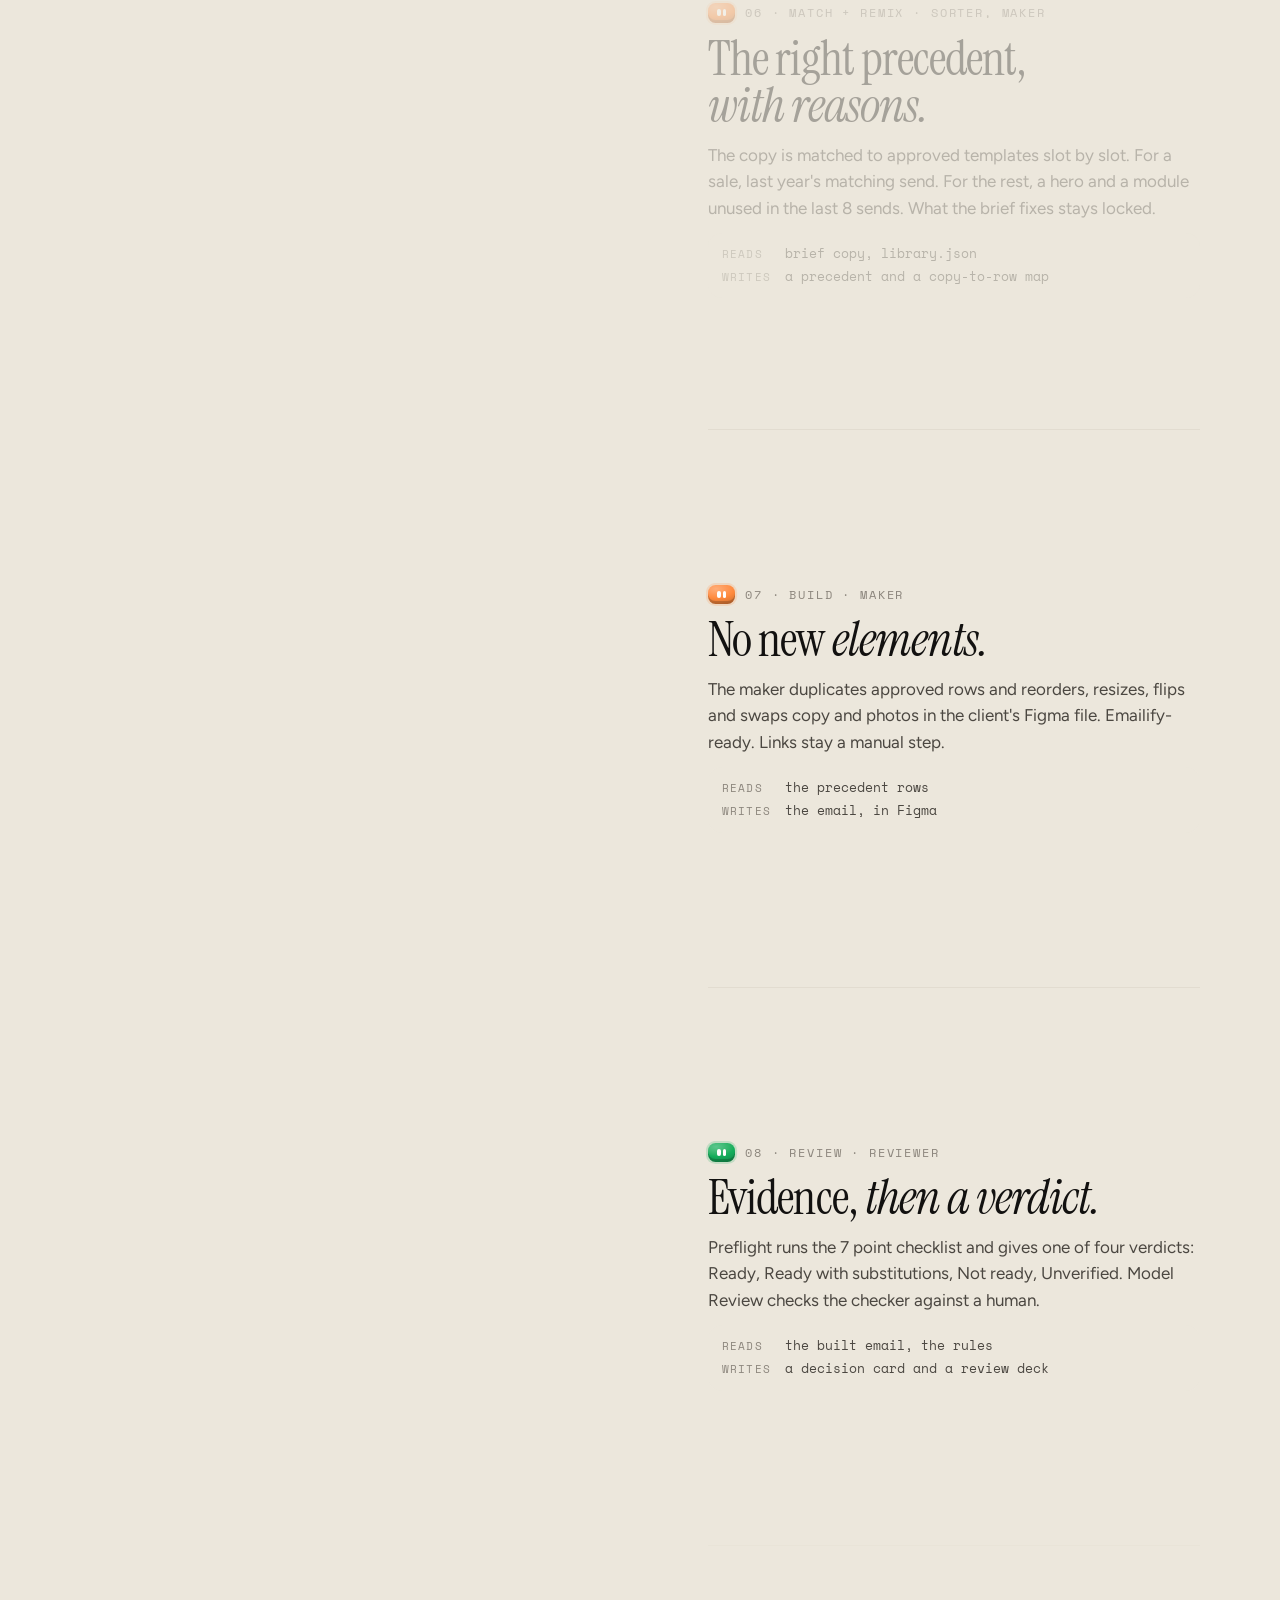
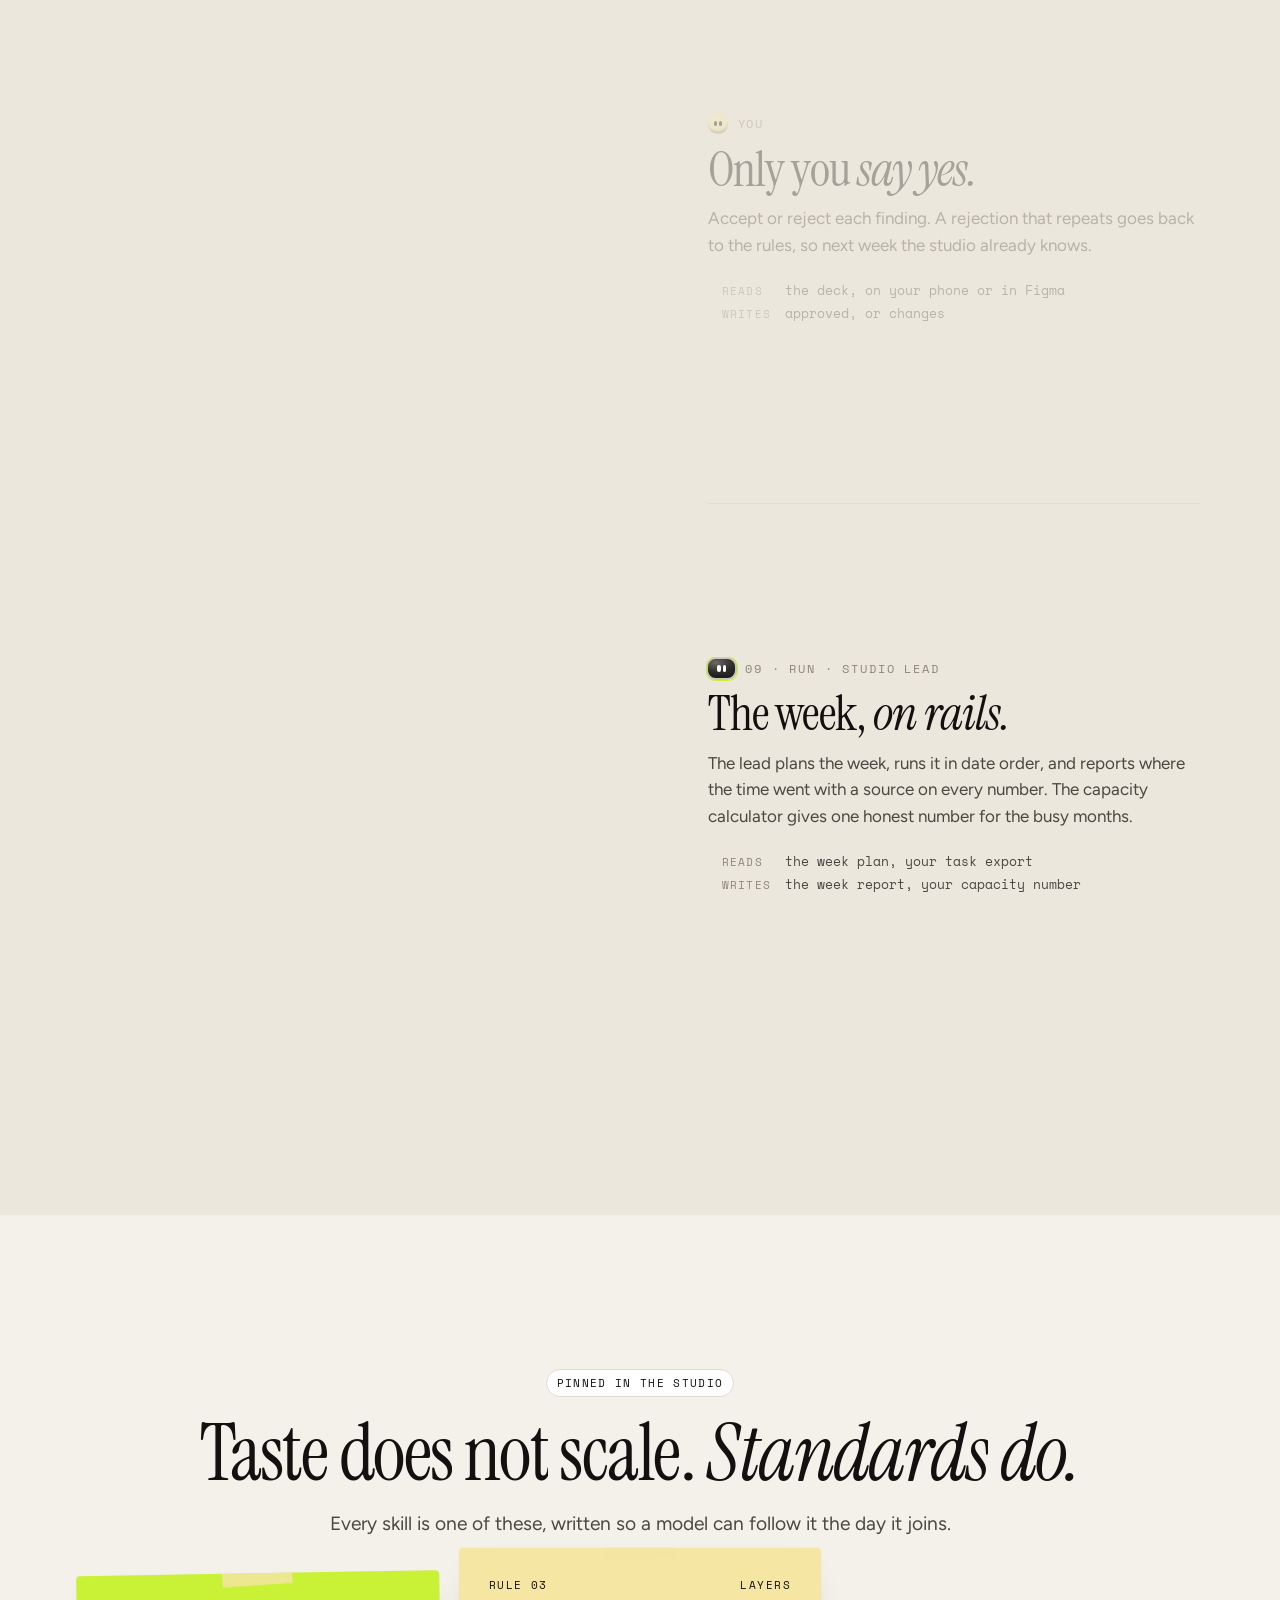
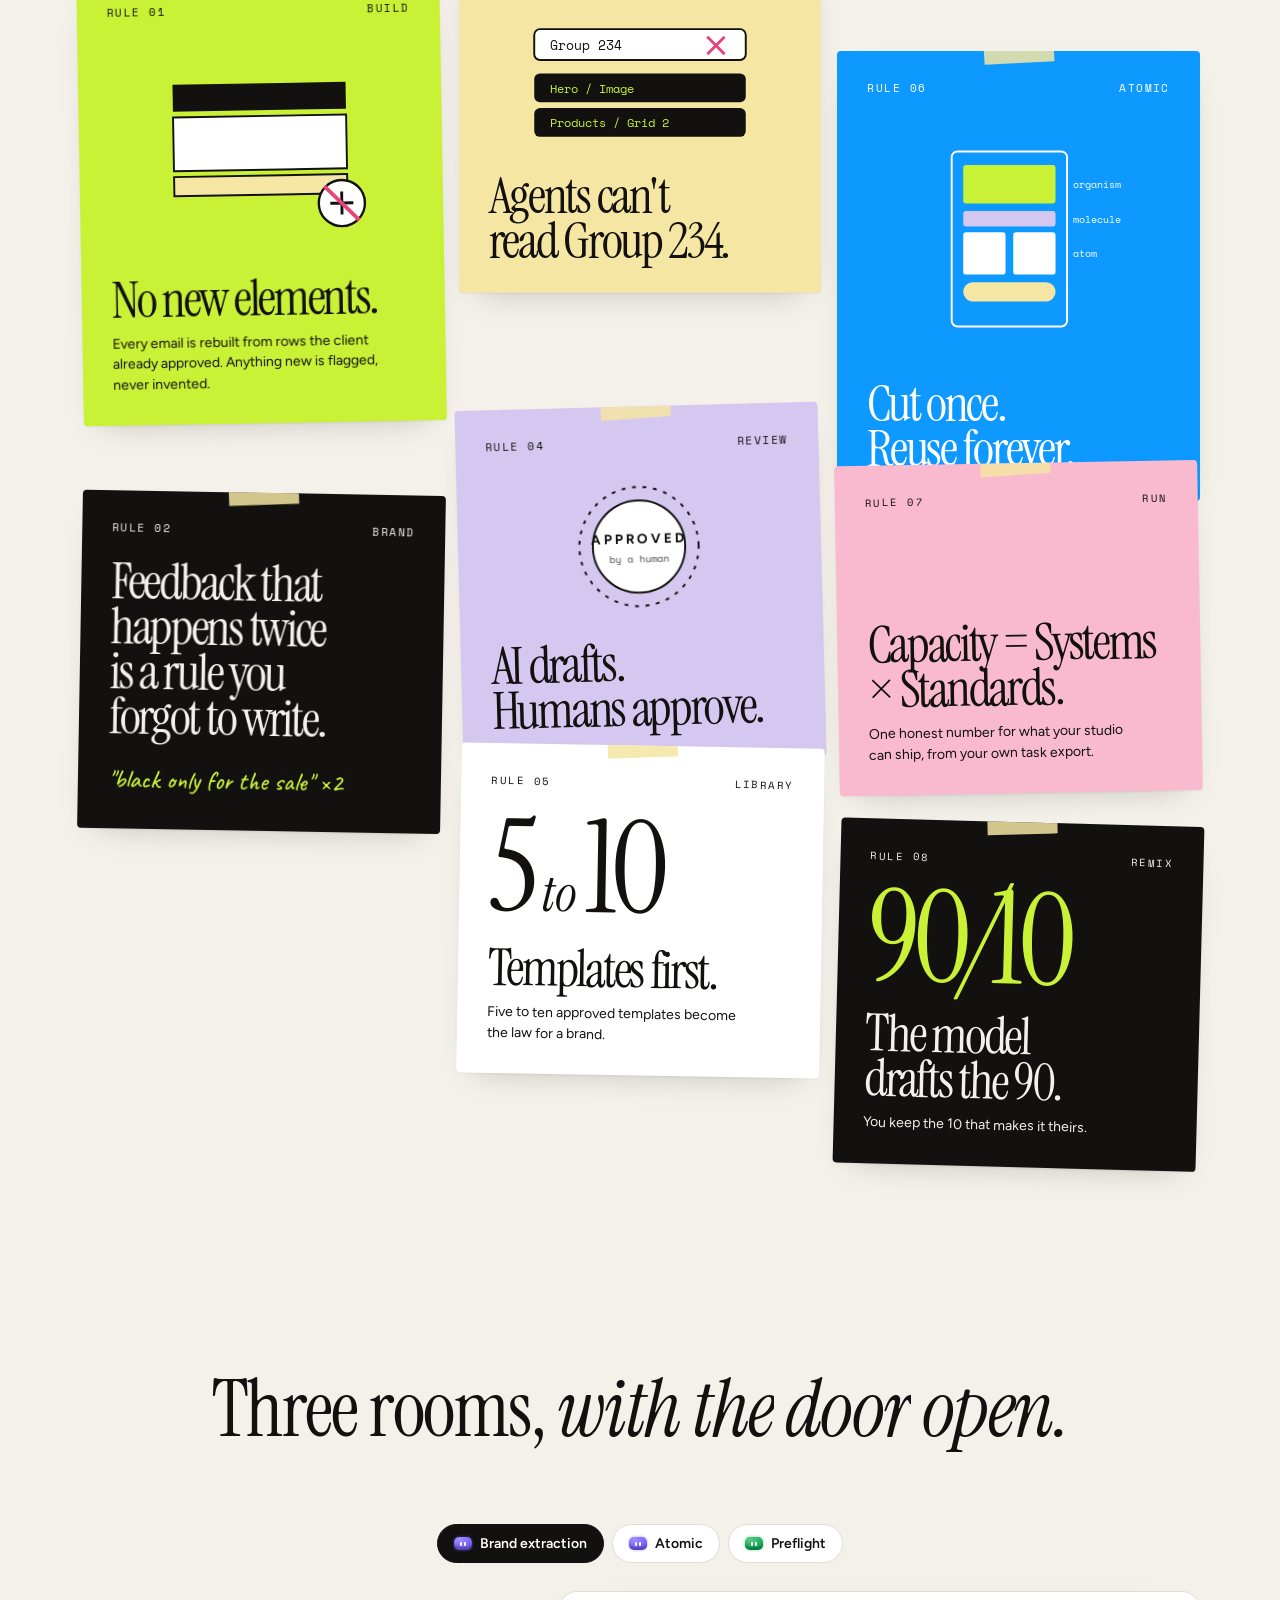
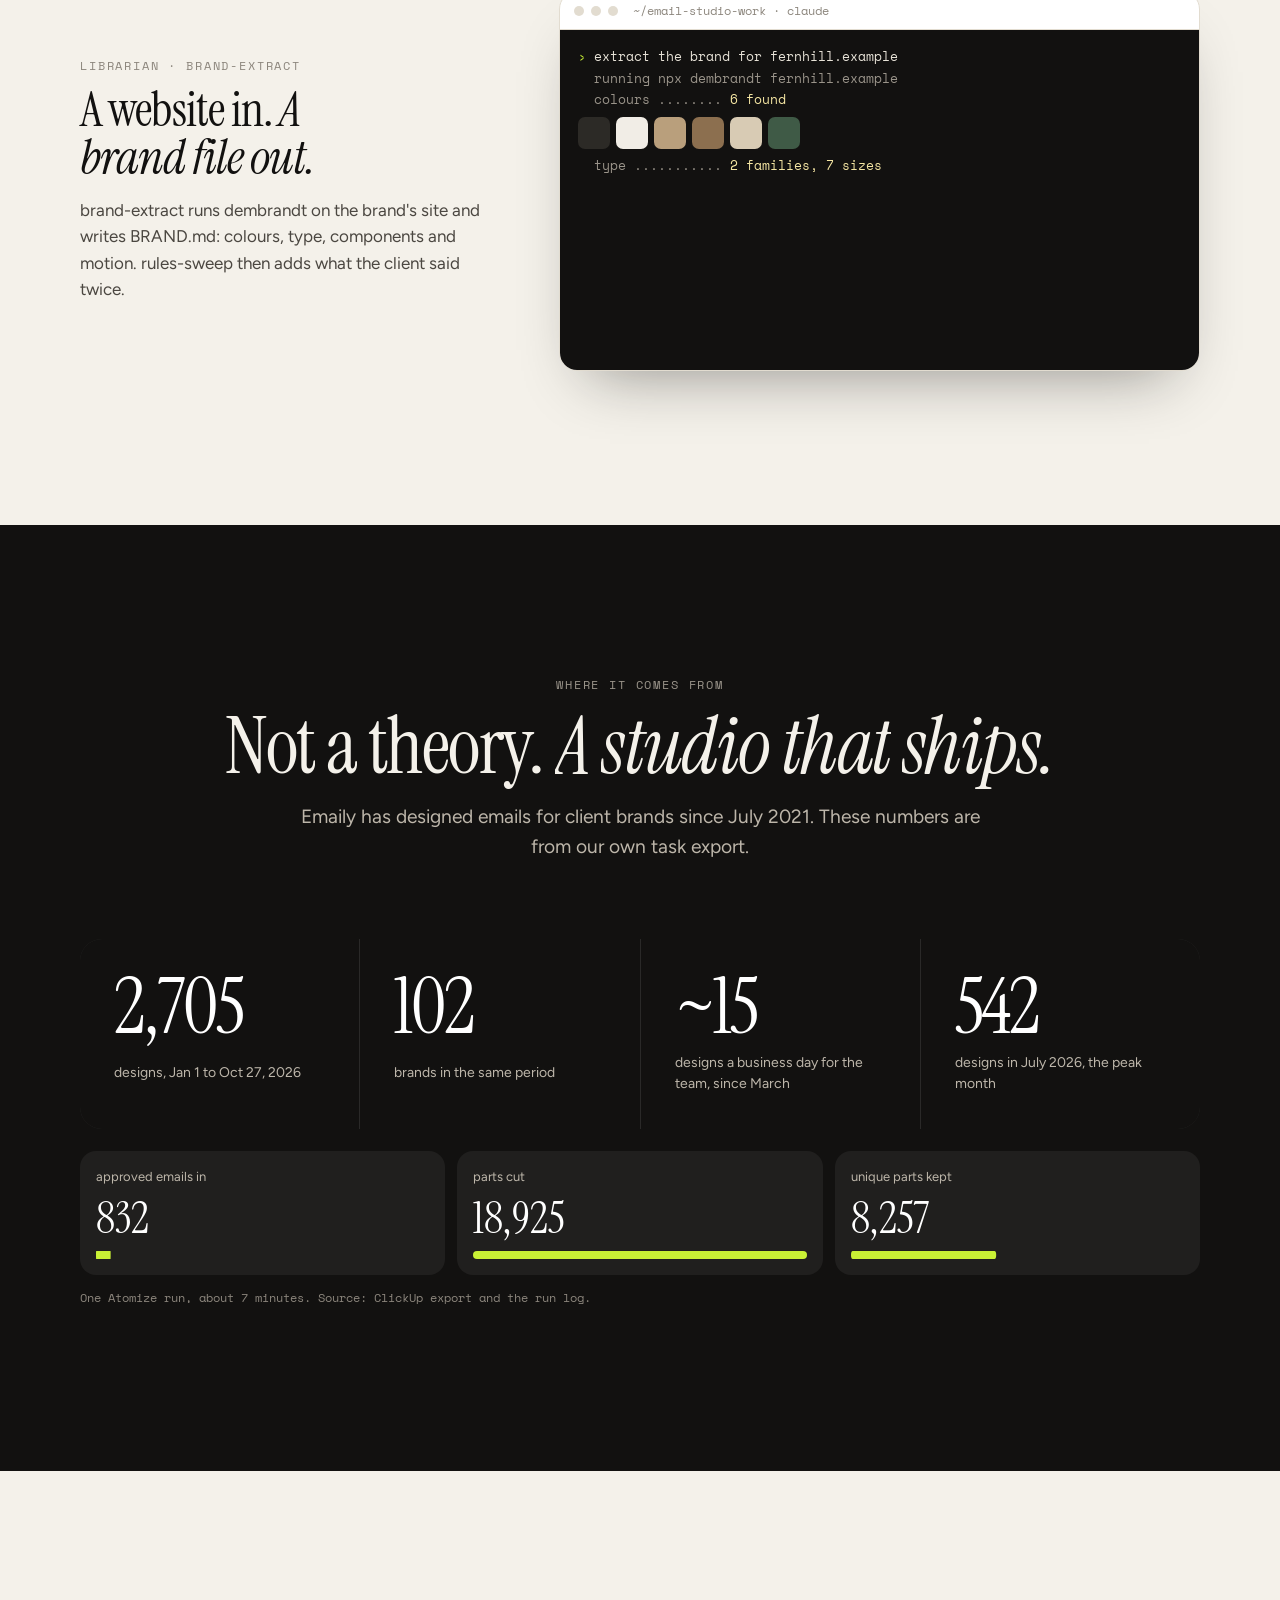
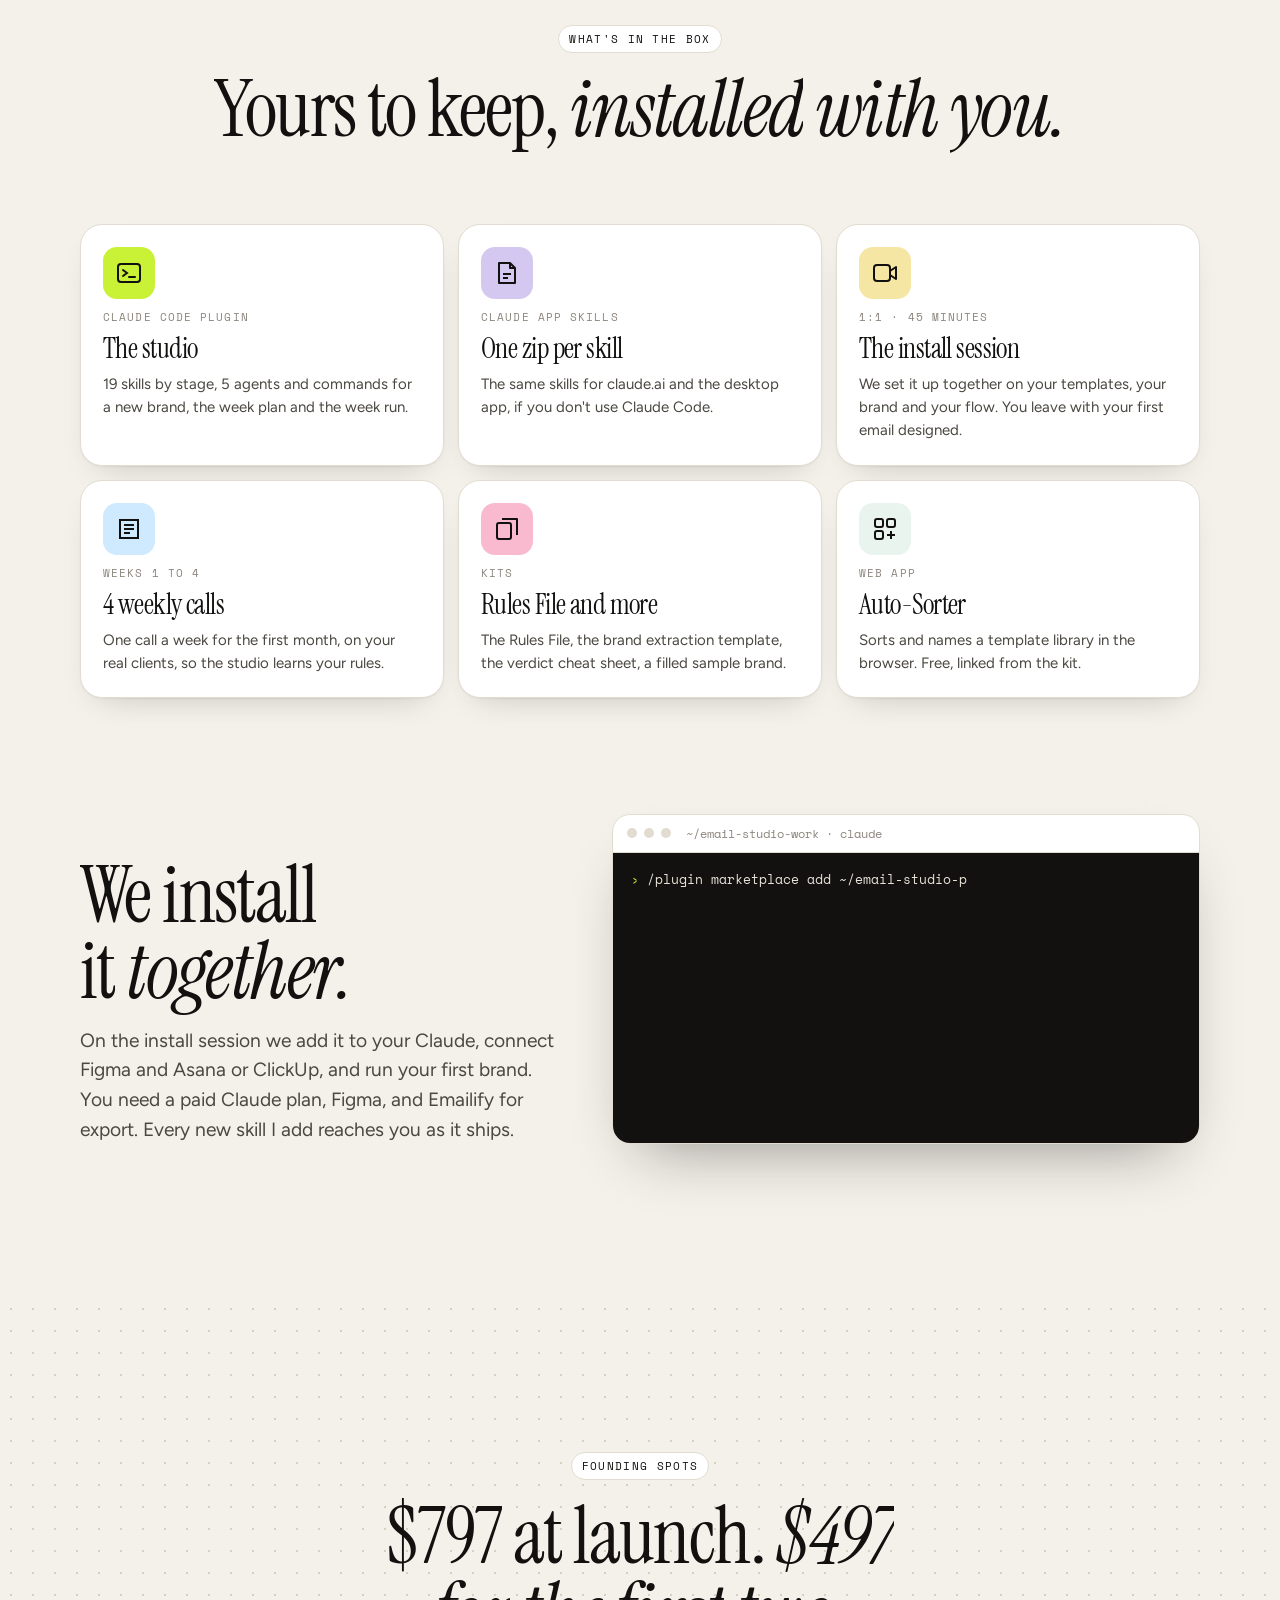
==== commit 1bcc3102: "Email Studio Of One founding page: $497 founding offer, native ClickFunnels checkout; funnel.css/js " ====
--- a/index.html
+++ b/index.html
@@ -3,8 +3,8 @@
 <head>
 <meta charset="utf-8">
 <meta name="viewport" content="width=device-width, initial-scale=1, viewport-fit=cover">
-<title>Email Studio · Install the studio. Run it yourself.</title>
-<meta name="description" content="Diego Garza's email design studio as a Claude Code plugin and Claude skills. Five agents, nine stages, from brand intake to the approved email in Figma. Install it and run it yourself.">
+<title>Email Studio Of One · Private invite</title>
+<meta name="description" content="Private invite: Email Studio Of One, installed with you 1:1. Founding price $497, $797 at launch.">
 <meta name="robots" content="noindex, nofollow">
 <meta property="og:title" content="Email Studio">
 <meta property="og:description" content="Install the studio. Run it yourself.">
@@ -13,6 +13,31 @@
 <link rel="preconnect" href="https://fonts.gstatic.com" crossorigin>
 <link rel="stylesheet" href="https://fonts.googleapis.com/css2?family=Figtree:wght@400;500;600;700&family=Instrument+Serif:ital@0;1&family=Space+Mono:wght@400;700&family=Caveat:wght@500&family=Pixelify+Sans:wght@400;500&display=swap">
 <link rel="stylesheet" href="style.css">
+<style>
+.fx-clock{display:grid;grid-template-columns:repeat(4,minmax(0,1fr));gap:14px;margin-top:32px}
+.fx-t{background:var(--card);border:1px solid var(--line);border-radius:22px;padding:clamp(20px,2.4vw,28px);display:grid;gap:6px;box-shadow:var(--sh)}
+.fx-t small,.fx-n small,.fx-where small{font:400 11px var(--mono);letter-spacing:.12em;text-transform:uppercase;color:var(--mute)}
+.fx-t b{font:400 clamp(44px,5vw,64px)/1 var(--serif,'Instrument Serif',serif)}
+.fx-t span{color:var(--mute);font-size:14px}
+.fx-done{background:var(--lime);border-color:transparent}.fx-done small,.fx-done span{color:var(--ink)}
+.fx-chain{display:flex;align-items:stretch;gap:12px;margin-top:32px}
+.fx-n{flex:1 1 0;min-width:0;background:var(--card);border:1px solid var(--line);border-radius:22px;padding:22px;display:grid;gap:6px;align-content:start}
+.fx-n b{font:400 26px/1.1 var(--serif,'Instrument Serif',serif)}
+.fx-n span{color:var(--mute);font-size:14px}
+.fx-you{background:var(--ink);color:#f4f1ea;border-color:transparent}.fx-you small,.fx-you span{color:#9a948a}
+.fx-arr{align-self:center;font:400 22px var(--mono);color:var(--mute)}
+.fx-where{display:grid;grid-template-columns:repeat(3,minmax(0,1fr));gap:14px;margin-top:22px}
+.fx-where div{border-top:1.5px solid var(--ink);padding-top:12px;display:grid;gap:4px}
+.fx-where b{font:400 24px/1.1 var(--serif,'Instrument Serif',serif)}
+.fx-where span{color:var(--mute);font-size:14px}
+.fx-pk{grid-template-columns:minmax(0,1fr) minmax(0,1.25fr);max-width:900px;margin-inline:auto}
+.fx-was{font-size:.5em;color:#9a948a;margin-right:6px}
+.fx-split{display:grid;grid-template-columns:1fr 1fr;gap:8px}
+.fx-split div{background:rgba(255,255,255,.07);border-radius:14px;padding:12px 14px;display:grid;gap:2px}
+.fx-split b{font:400 26px/1 var(--serif,'Instrument Serif',serif)}
+.fx-split span{font-size:12.5px;color:#9a948a}
+@media (max-width:860px){.fx-clock{grid-template-columns:1fr 1fr}.fx-chain{flex-direction:column}.fx-arr{transform:rotate(90deg)}.fx-where{grid-template-columns:1fr}.fx-pk{grid-template-columns:1fr}}
+</style>
 </head>
 <body class="locked">
 
@@ -51,9 +76,9 @@
 </div>
 
 <header class="nav" id="nav">
-  <a class="brand" href="#top"><span class="bot lead"><i class="eye"></i><i class="eye"></i></span>Email Studio</a>
-  <nav class="nav-links" aria-label="Sections"><a href="#crew">The crew</a><a href="#live">Live</a><a href="#journey">9 stages</a><a href="#rules">Rules</a><a href="#packages">Packages</a></nav>
-  <a class="btn btn-ink" href="#packages">Get the studio</a>
+  <a class="brand" href="#top"><span class="bot lead"><i class="eye"></i><i class="eye"></i></span>Email Studio Of One</a>
+  <nav class="nav-links" aria-label="Sections"><a href="#crew">The crew</a><a href="#live">Live</a><a href="#journey">9 stages</a><a href="#rules">Rules</a><a href="#packages">Founding</a></nav>
+  <a class="btn btn-ink" href="#packages">Claim a spot</a>
 </header>
 
 <main id="top">
@@ -75,13 +100,45 @@
   <div class="hero-sky" id="hero-sky"></div>
   <div class="w hero-c">
     <div class="hbox fade">
-      <span class="pill"><span class="live"></span>Now installing · the studio behind 2,705 designs this year</span>
-      <h1><span class="l"><span>Install the studio.</span></span><span class="l"><span><em>Run it yourself.</em></span></span></h1>
-      <p class="lede">Five Claude agents and nine stages that take a brief from your board to an approved email in Figma. They read the brand, remember what the client loved, rebuild from it, and check their own work. You say yes.</p>
-      <div class="ctas"><a class="btn btn-buy" href="https://www.halloftemplates.com/email-studio-workshop">Get Email Studio · $100 <span class="arr">→</span></a><a class="btn btn-ghost" href="#crew">Meet the crew</a></div>
-      <p class="note"><b>Claude Code plugin</b> · Claude app skills · a human approves every email</p>
+      <span class="pill"><span class="live"></span>Private invite · 2 founding spots · public at the end of next week</span>
+      <h1><span class="l"><span>You direct.</span></span><span class="l"><span><em>The studio produces.</em></span></span></h1>
+      <p class="lede">Five years of workshops, turned into Claude skills, turned into the product that runs my email design pipeline. You give it a brief. It builds the email in your Figma from what the client already approved, a reviewer checks it, and you say yes. I install it with you, 1:1.</p>
+      <div class="ctas"><a class="btn btn-buy" href="#packages">Claim a founding spot · $497 <span class="arr">→</span></a><a class="btn btn-ghost" href="#yesterday">See yesterday, 4 PM</a></div>
+      <p class="note"><b>Runs in your Claude</b> or locally on your machine · a human approves every email</p>
     </div>
     <button class="replay fade f3" type="button" data-replay>↺ Replay the install</button>
+  </div>
+</section>
+
+
+<!-- YESTERDAY + ORIGIN (founding invite) -->
+<section class="sec w" id="yesterday">
+  <div class="head">
+    <span class="tagm rv">Yesterday, 4:00 PM</span>
+    <h2 class="ws">12 emails requested at 4. <em>All clear by 5.</em></h2>
+    <p class="lede rv d1">An agency client asked for 12 emails at the end of the day. The studio built every one in Figma from the client's approved templates. Half were approved on the first revision, the other half on the second.</p>
+  </div>
+  <div class="fx-clock rv">
+    <div class="fx-t"><small>4:00 PM</small><b>12</b><span>emails requested</span></div>
+    <div class="fx-t"><small>1st revision</small><b>6</b><span>approved</span></div>
+    <div class="fx-t"><small>2nd revision</small><b>6</b><span>approved</span></div>
+    <div class="fx-t fx-done"><small>5:00 PM</small><b>12/12</b><span>clear, client covered</span></div>
+  </div>
+  <div class="head" style="margin-top:clamp(56px,7vw,96px)">
+    <span class="tagm rv">Where it comes from</span>
+    <h2 class="ws">Workshops became skills. <em>Skills became a product.</em></h2>
+  </div>
+  <div class="fx-chain rv">
+    <div class="fx-n"><small>Workshops</small><b>5 years of method</b><span>Email Layers, Atomic Emails, Template Remix, the Auto-Sorter, The Rules File, the Reviewer</span></div>
+    <span class="fx-arr" aria-hidden="true">→</span>
+    <div class="fx-n"><small>Skills</small><b>Each one, a Claude skill</b><span>19 skills across 9 stages, from the brief to the approved email</span></div>
+    <span class="fx-arr" aria-hidden="true">→</span>
+    <div class="fx-n fx-you"><small>Product</small><b>Email Studio Of One</b><span>The pipeline I run for my own clients, running for you</span></div>
+  </div>
+  <div class="fx-where rv">
+    <div><small>Runs in</small><b>Your Claude</b><span>The Claude app or Claude Code, on your paid plan.</span></div>
+    <div><small>Or</small><b>Locally</b><span>On your machine. Your client files stay with you.</span></div>
+    <div><small>Builds in</small><b>Figma + Emailify</b><span>Real layers your team can open, edit and export.</span></div>
   </div>
 </section>
 
@@ -203,7 +260,7 @@
       <div class="bar"><span>parts cut</span><b>18,925</b><div class="fill" style="--s:1"></div></div>
       <div class="bar"><span>unique parts kept</span><b>8,257</b><div class="fill" style="--s:.436"></div></div>
     </div>
-    <p class="src">One Atomize run, about 7 minutes. Source: ClickUp export and the run log. The AI review loop is in testing, so no hit rate is claimed.</p>
+    <p class="src">One Atomize run, about 7 minutes. Source: ClickUp export and the run log.</p>
   </div>
 </section>
 
@@ -211,21 +268,21 @@
 <section class="sec w" id="box">
   <div class="head">
     <span class="tagm rv">What's in the box</span>
-    <h2 class="ws">Yours to keep, <em>on your machine.</em></h2>
+    <h2 class="ws">Yours to keep, <em>installed with you.</em></h2>
   </div>
   <div class="box">
     <div class="item rv"><div class="ic"><svg viewBox="0 0 26 26" fill="none" stroke="#121110" stroke-width="2" stroke-linecap="round"><rect x="2" y="4" width="22" height="18" rx="3"/><path d="M7 10l4 3-4 3M13 17h6"/></svg></div><span class="fmt">Claude Code plugin</span><h3>The studio</h3><p>19 skills by stage, 5 agents and commands for a new brand, the week plan and the week run.</p></div>
     <div class="item rv d1"><div class="ic" style="--bg:var(--lav)"><svg viewBox="0 0 26 26" fill="none" stroke="#121110" stroke-width="2" stroke-linejoin="round"><path d="M5 3h11l5 5v15H5z"/><path d="M16 3v5h5M9 14h8M9 18h5"/></svg></div><span class="fmt">Claude app skills</span><h3>One zip per skill</h3><p>The same skills for claude.ai and the desktop app, if you don't use Claude Code.</p></div>
-    <div class="item rv d2"><div class="ic" style="--bg:var(--y)"><svg viewBox="0 0 26 26" fill="none" stroke="#121110" stroke-width="2" stroke-linejoin="round"><rect x="2" y="5" width="16" height="16" rx="3"/><path d="M18 11l6-4v12l-6-4z"/></svg></div><span class="fmt">Workshop</span><h3>The nine rooms, live</h3><p>Every stage on a sample brand. Recording date: <mark class="ph">to confirm</mark>.</p></div>
-    <div class="item rv"><div class="ic" style="--bg:#cfe9ff"><svg viewBox="0 0 26 26" fill="none" stroke="#121110" stroke-width="2"><path d="M4 4h18v18H4z"/><path d="M8 9h10M8 13h10M8 17h6"/></svg></div><span class="fmt">SOP</span><h3>The hallway, printed</h3><p>What each stage reads, writes and hands to the next.</p></div>
+    <div class="item rv d2"><div class="ic" style="--bg:var(--y)"><svg viewBox="0 0 26 26" fill="none" stroke="#121110" stroke-width="2" stroke-linejoin="round"><rect x="2" y="5" width="16" height="16" rx="3"/><path d="M18 11l6-4v12l-6-4z"/></svg></div><span class="fmt">1:1 · 45 minutes</span><h3>The install session</h3><p>We set it up together on your templates, your brand and your flow. You leave with your first email designed.</p></div>
+    <div class="item rv"><div class="ic" style="--bg:#cfe9ff"><svg viewBox="0 0 26 26" fill="none" stroke="#121110" stroke-width="2"><path d="M4 4h18v18H4z"/><path d="M8 9h10M8 13h10M8 17h6"/></svg></div><span class="fmt">Weeks 1 to 4</span><h3>4 weekly calls</h3><p>One call a week for the first month, on your real clients, so the studio learns your rules.</p></div>
     <div class="item rv d1"><div class="ic" style="--bg:#f9b9cf"><svg viewBox="0 0 26 26" fill="none" stroke="#121110" stroke-width="2" stroke-linejoin="round"><rect x="3" y="7" width="14" height="16" rx="2"/><path d="M8 3h15v16"/></svg></div><span class="fmt">Kits</span><h3>Rules File and more</h3><p>The Rules File, the brand extraction template, the verdict cheat sheet, a filled sample brand.</p></div>
     <div class="item rv d2"><div class="ic" style="--bg:var(--mint)"><svg viewBox="0 0 26 26" fill="none" stroke="#121110" stroke-width="2" stroke-linejoin="round"><rect x="3" y="3" width="8" height="8" rx="2"/><rect x="15" y="3" width="8" height="8" rx="2"/><rect x="3" y="15" width="8" height="8" rx="2"/><path d="M15 19h8M19 15v8"/></svg></div><span class="fmt">Web app</span><h3>Auto-Sorter</h3><p>Sorts and names a template library in the browser. Free, linked from the kit.</p></div>
   </div>
   <div class="install">
     <div style="display:grid;gap:16px">
       <span class="tagm rv" style="justify-self:start">Install</span>
-      <h2 class="ws">Two commands. <em>About five minutes.</em></h2>
-      <p class="lede rv d1">Unzip the plugin, add it in Claude Code, connect Figma and Asana or ClickUp, then start your first brand. You need a paid Claude plan, Figma, and Emailify for export.</p>
+      <h2 class="ws">We install it <em>together.</em></h2>
+      <p class="lede rv d1">On the install session we add it to your Claude, connect Figma and Asana or ClickUp, and run your first brand. You need a paid Claude plan, Figma, and Emailify for export. Every new skill I add reaches you as it ships.</p>
     </div>
     <div class="win rv"><div class="wbar"><i></i><i></i><i></i><span>~/email-studio-work · claude</span></div><div class="term" id="iterm"></div></div>
   </div>
@@ -235,13 +292,13 @@
 <section class="sec dots" id="packages">
   <div class="w">
     <div class="head">
-      <span class="tagm rv">Packages</span>
-      <h2 class="ws">Start free. <em>Install it all.</em> Get it fitted.</h2>
-    </div>
-    <div class="pk">
+      <span class="tagm rv">Founding spots</span>
+      <h2 class="ws">$797 at launch. <em>$497 for the first two.</em></h2>
+      <p class="lede rv d1">It goes public at the end of next week. Until then I install it myself with two agencies. One spot is taken. First come, first served.</p>
+    </div>
+    <div class="pk fx-pk">
       <div class="pkg rv"><span class="tier"><span class="bot librarian"><i class="eye"></i><i class="eye"></i></span><span class="lab">Free</span></span><h3>The Brand Intake Kit</h3><div class="price">$0</div><ul><li>The Rules File for one brand, with a filled sample</li><li>The brand extraction skill: a website in, a BRAND.md out</li><li>How to pull rules from 30 days of comments</li></ul><a class="btn btn-ghost" href="https://www.halloftemplates.com/email-studio-rules-file">Send me the kit</a><span class="note">By email. Start with one client.</span></div>
-      <div class="pkg main rv d1"><span class="badge">The whole studio</span><span class="tier"><span class="bot lead"><i class="eye"></i><i class="eye"></i></span><span class="lab" style="color:#9a948a">Install it yourself</span></span><h3>Email Studio</h3><div class="price">$100<small>one time</small></div><ul><li>The Claude Code plugin: 5 agents, 9 stages, 19 skills</li><li>The same skills as Claude app zips</li><li>The workshop, the SOP and every kit</li><li>The Auto-Sorter app</li><li>Plugin updates</li></ul><a class="btn btn-buy" href="https://www.halloftemplates.com/email-studio-workshop">Get Email Studio <span class="arr">→</span></a><span class="note">30-day refund, no questions. Add 1,000 Figma templates for $12 at checkout.</span></div>
-      <div class="pkg rv d2"><span class="tier"><span class="bot you"><i class="eye"></i><i class="eye"></i></span><span class="lab">1:1 with Diego</span></span><h3>Setup call</h3><div class="price">$250<small>per hour</small></div><ul><li>One hour on Zoom, on your briefs, brands and tools</li><li>We fit the rules, the library and the week run to your studio</li><li>Book more hours as you need them</li></ul><a class="btn btn-ghost" href="https://www.halloftemplates.com/email-studio-workshop">Add it after checkout</a><span class="note">Offered right after you get Email Studio.</span></div>
+      <div class="pkg main rv d1"><span class="badge">1 founding spot left</span><span class="tier"><span class="bot lead"><i class="eye"></i><i class="eye"></i></span><span class="lab" style="color:#9a948a">Installed with you</span></span><h3>Email Studio Of One</h3><div class="price"><s class="fx-was">$797</s> $497<small>founding</small></div><ul><li>The studio in your Claude, or locally: 5 agents, 9 stages, 19 skills</li><li>A 45-minute 1:1 install session with me. You leave with your first email designed</li><li>A weekly call for the first 4 weeks</li><li>Every new skill, as it ships</li></ul><div class="fx-split"><div><b>$250</b><span>today</span></div><div><b>$247</b><span>on day 14, once it's running</span></div></div><a class="btn btn-buy" href="https://www.halloftemplates.com/studio-founding">Claim the founding spot <span class="arr">→</span></a><span class="note">Start with $250 today, or pay $497 in full at checkout.</span></div>
     </div>
   </div>
 </section>
@@ -250,24 +307,24 @@
 <section class="sec w" id="faq">
   <div class="head"><span class="tagm rv">FAQ</span><h2 class="ws">Fair <em>questions.</em></h2></div>
   <div class="faq">
-    <details><summary>Is this done for you?</summary><p>No. You install it and run it yourself, on your machine and your files. If you want it fitted to your studio, book a 1:1 setup call.</p></details>
-    <details><summary>What do I need?</summary><p>A paid Claude plan (Claude Code for the plugin, or the Claude app for the skill zips), Figma, and Asana or ClickUp for briefs. Emailify for export. Brand extraction needs Node 18 or newer.</p></details>
+    <details><summary>Is this done for you?</summary><p>No. I install it with you on a 1:1 session and tune it with you for 4 weeks. After that you run it on your machine and your files, and you approve every email.</p></details>
+    <details><summary>What do I need?</summary><p>A paid Claude plan (the Claude app or Claude Code), Figma, and Asana or ClickUp for briefs. Emailify for export.</p></details>
+    <details><summary>Why $497 now and $797 later?</summary><p>The first two agencies get it while I'm still installing every studio myself. At the end of next week it goes public at $797.</p></details>
+    <details><summary>How does the $250 start work?</summary><p>Pay $250 today and book your install session. The other $247 charges on day 14, when the studio is already running for you. Or pay $497 in full at checkout.</p></details>
     <details><summary>Does it design new emails from scratch?</summary><p>No, on purpose. It rebuilds every email from rows the client already approved, and flags anything that would need a new element.</p></details>
     <details><summary>Will it touch my client's files without asking?</summary><p>Never. Every skill drafts, then stops. A human approves before anything changes in a file or a rulebook.</p></details>
-    <details><summary>Is the workshop live or recorded?</summary><p>Recorded. Recording date: <mark class="ph">to confirm</mark>.</p></details>
-    <details><summary>Can I get a refund?</summary><p>Yes. 30 days, no questions.</p></details>
   </div>
 </section>
 
 <section class="sec w closer" style="padding-top:0">
   <div class="art" id="close-art"><canvas id="close-cv"></canvas><div class="screen" id="close-screen"><span style="font:400 clamp(14px,2vw,22px) var(--pixel);color:#fff">Installed.</span></div></div>
   <h2 class="ws">Go make something <em>they already love.</em></h2>
-  <a class="btn btn-buy rv" href="#packages">See the packages <span class="arr">→</span></a>
+  <a class="btn btn-buy rv" href="#packages">Claim the founding spot <span class="arr">→</span></a>
 </section>
 
 </main>
 
-<footer><div class="w"><span>Email Studio by Diego Garza · Emaily DFY · The Hall Of Templates</span><span><button class="replay sm" type="button" data-replay>↺ Replay the install</button> · Figma, Emailify, Asana, ClickUp and Claude are trademarks of their owners. Not affiliated.</span></div></footer>
+<footer><div class="w"><span>Email Studio Of One by Diego Garza · The Hall Of Templates · Private invite</span><span><button class="replay sm" type="button" data-replay>↺ Replay the install</button> · Figma, Emailify, Asana, ClickUp and Claude are trademarks of their owners. Not affiliated.</span></div></footer>
 
 <script src="scene.js"></script>
 <script src="app.js"></script>
--- a/style.css
+++ b/style.css
@@ -384,3 +384,16 @@
 .replay.sm{padding:5px 10px;font-size:10px;background:none;backdrop-filter:none}
 .hero .fade.f3{transition-delay:.6s}
 @media (max-width:700px){.hero-sky{height:clamp(260px,44svh,400px)}.hbox{padding:24px 18px}.hero h1{font-size:clamp(46px,13vw,64px)}}
+
+/* v4 intro: plays on the hero itself, every visit */
+.intro{transition:background .5s}
+.intro.clear{background:transparent;pointer-events:none}
+.intro.clear .skip,.intro.clear .rt{pointer-events:auto}
+#scn{background:none;pointer-events:none}
+#scn canvas{display:none}
+.hbg{will-change:transform}
+body.intro-run .hbox,body.intro-run .hero .float,body.intro-run .hero .replay,body.intro-run .hero .cur{opacity:0!important;transform:translateY(24px)!important}
+body.intro-run #hero-screen{visibility:hidden}
+body.intro-run.revealed #hero-screen{visibility:visible}
+.hero .float,.hero .replay{transition:opacity .9s var(--ease) .5s,transform .9s var(--ease) .5s}
+body:not(.intro-run) .hero .float{opacity:1}
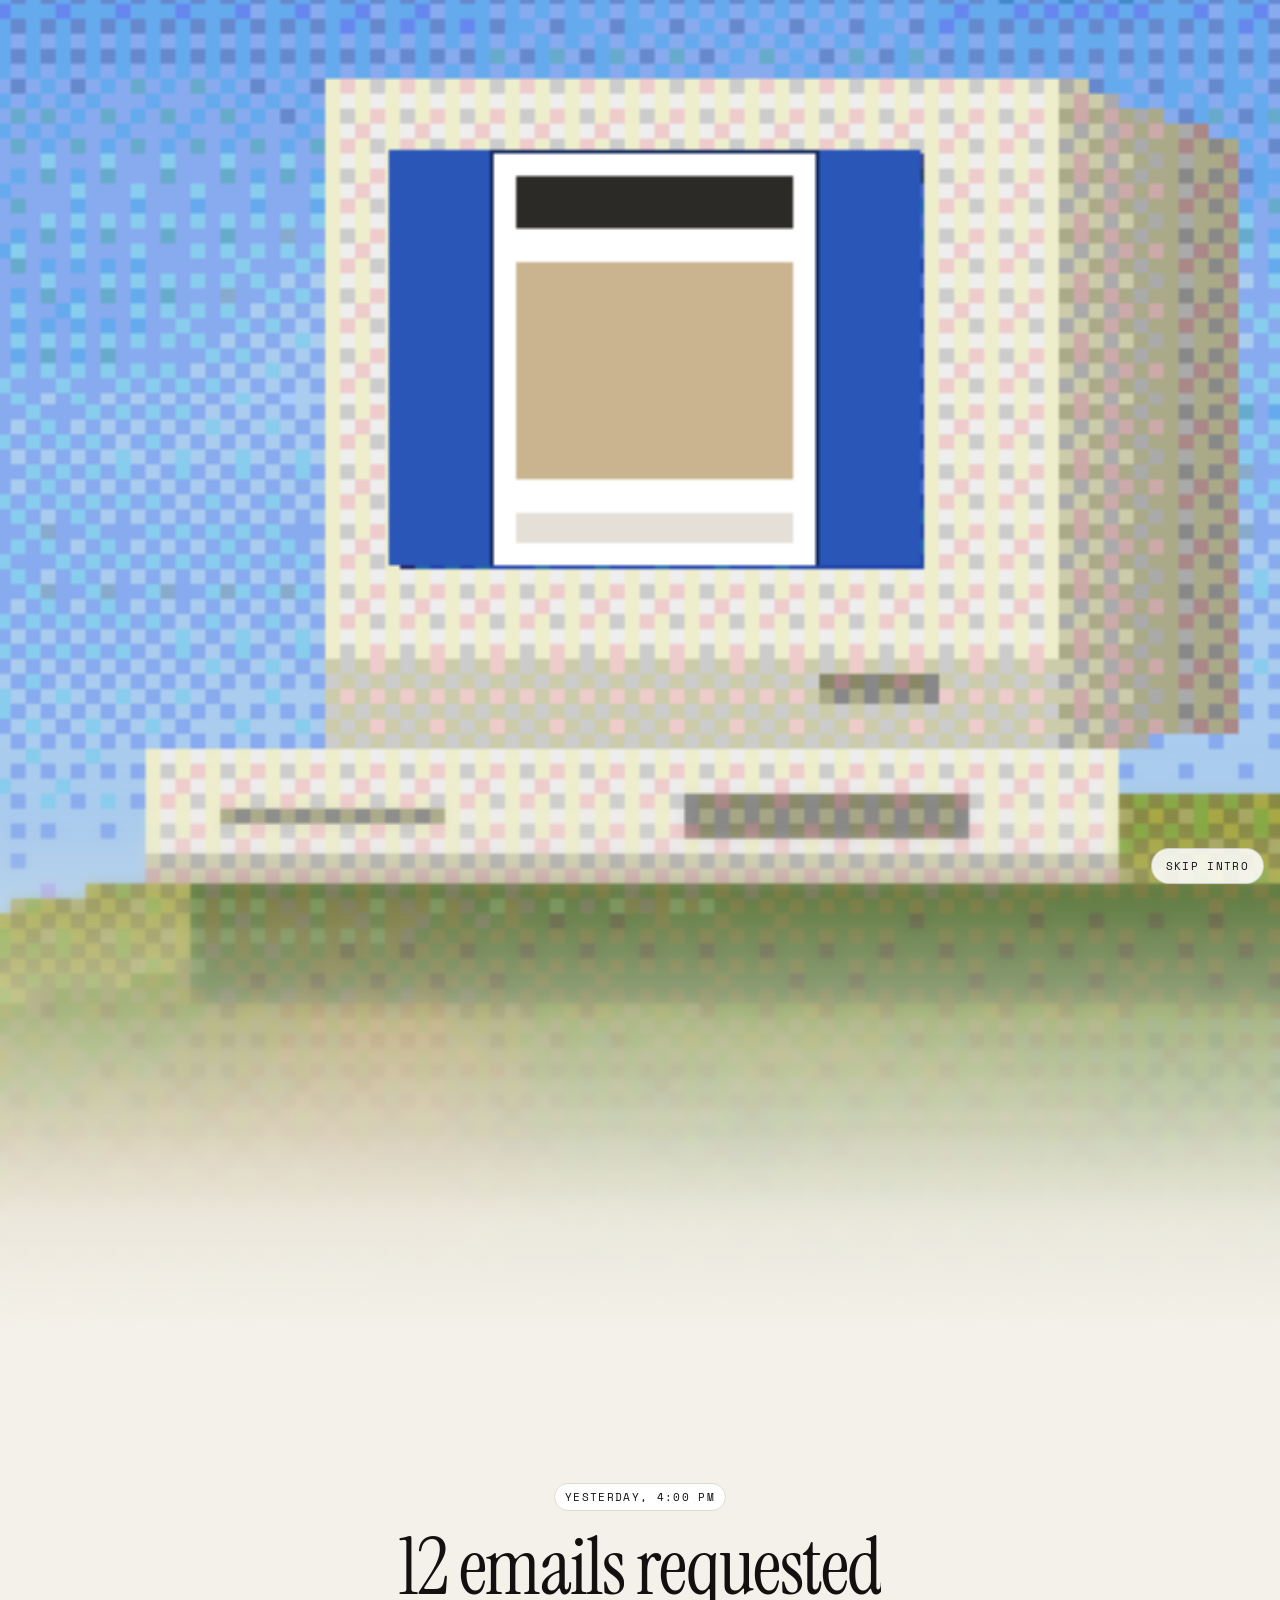
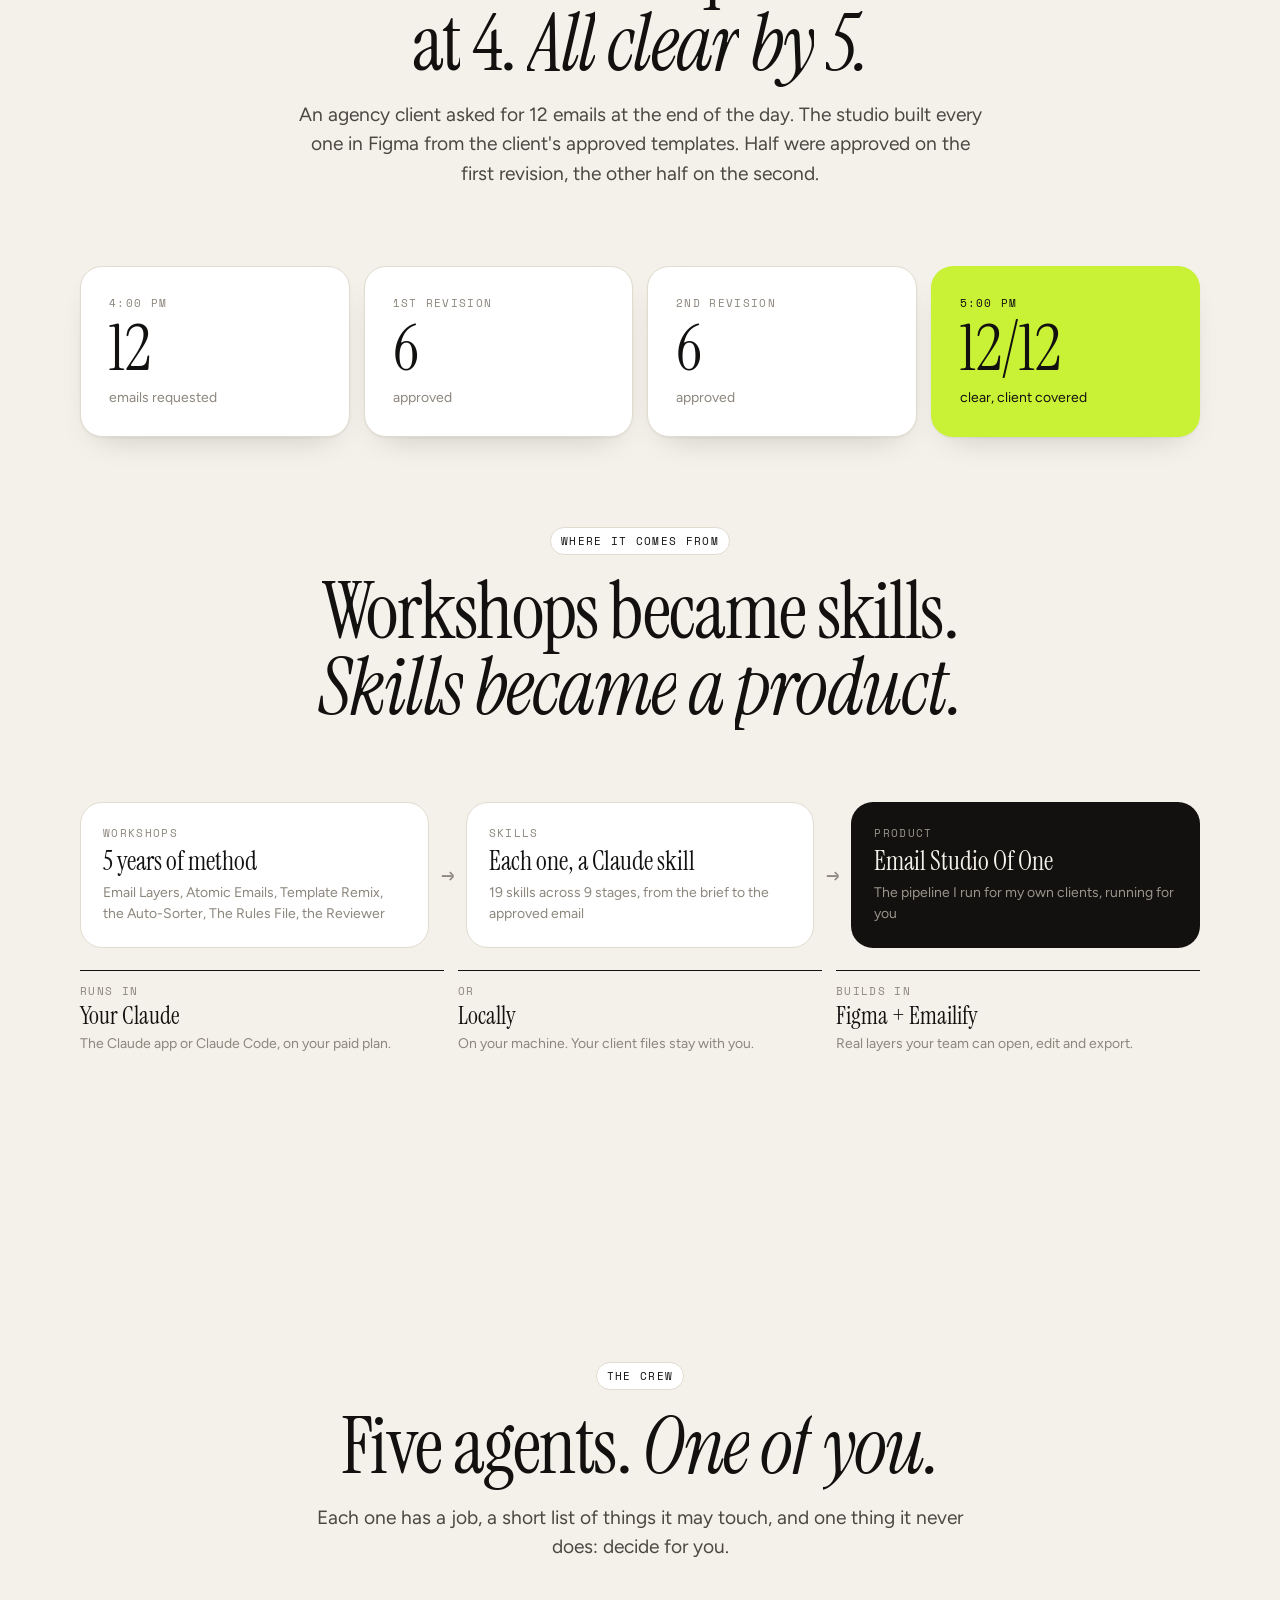
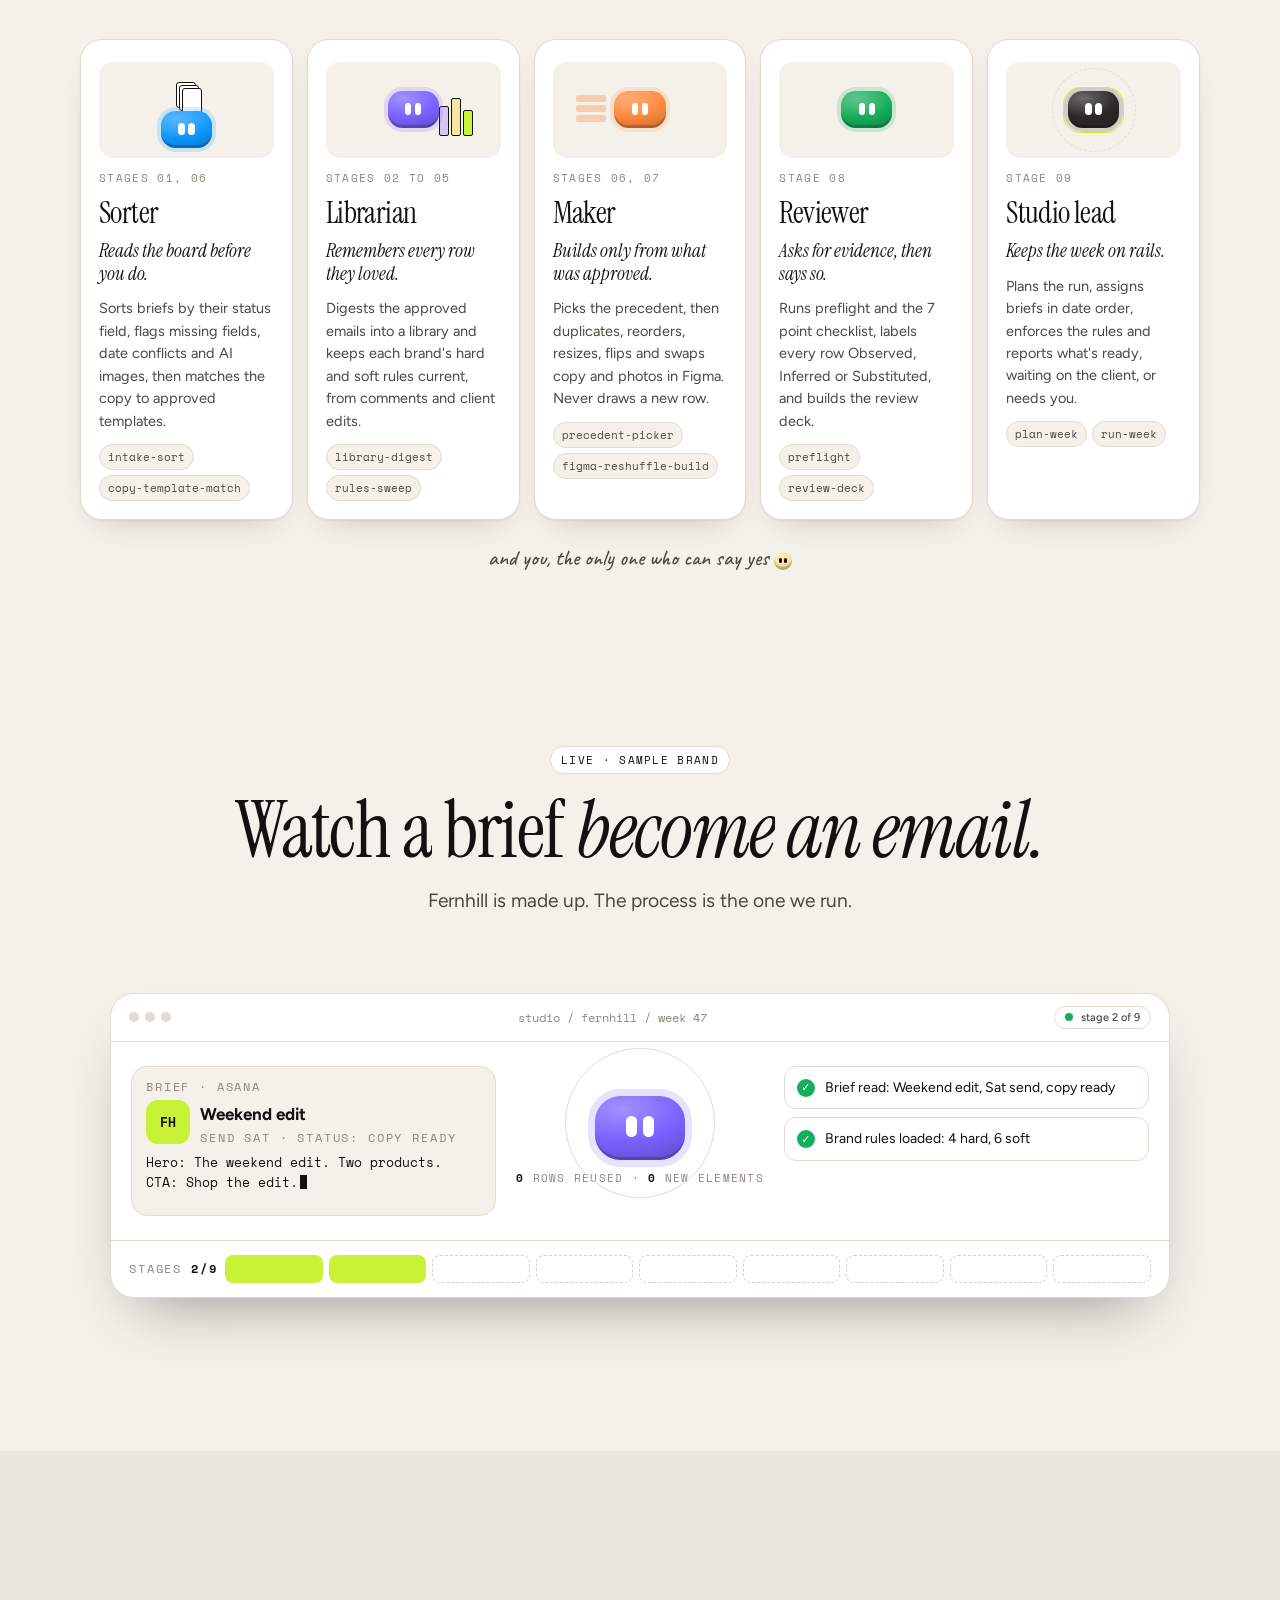
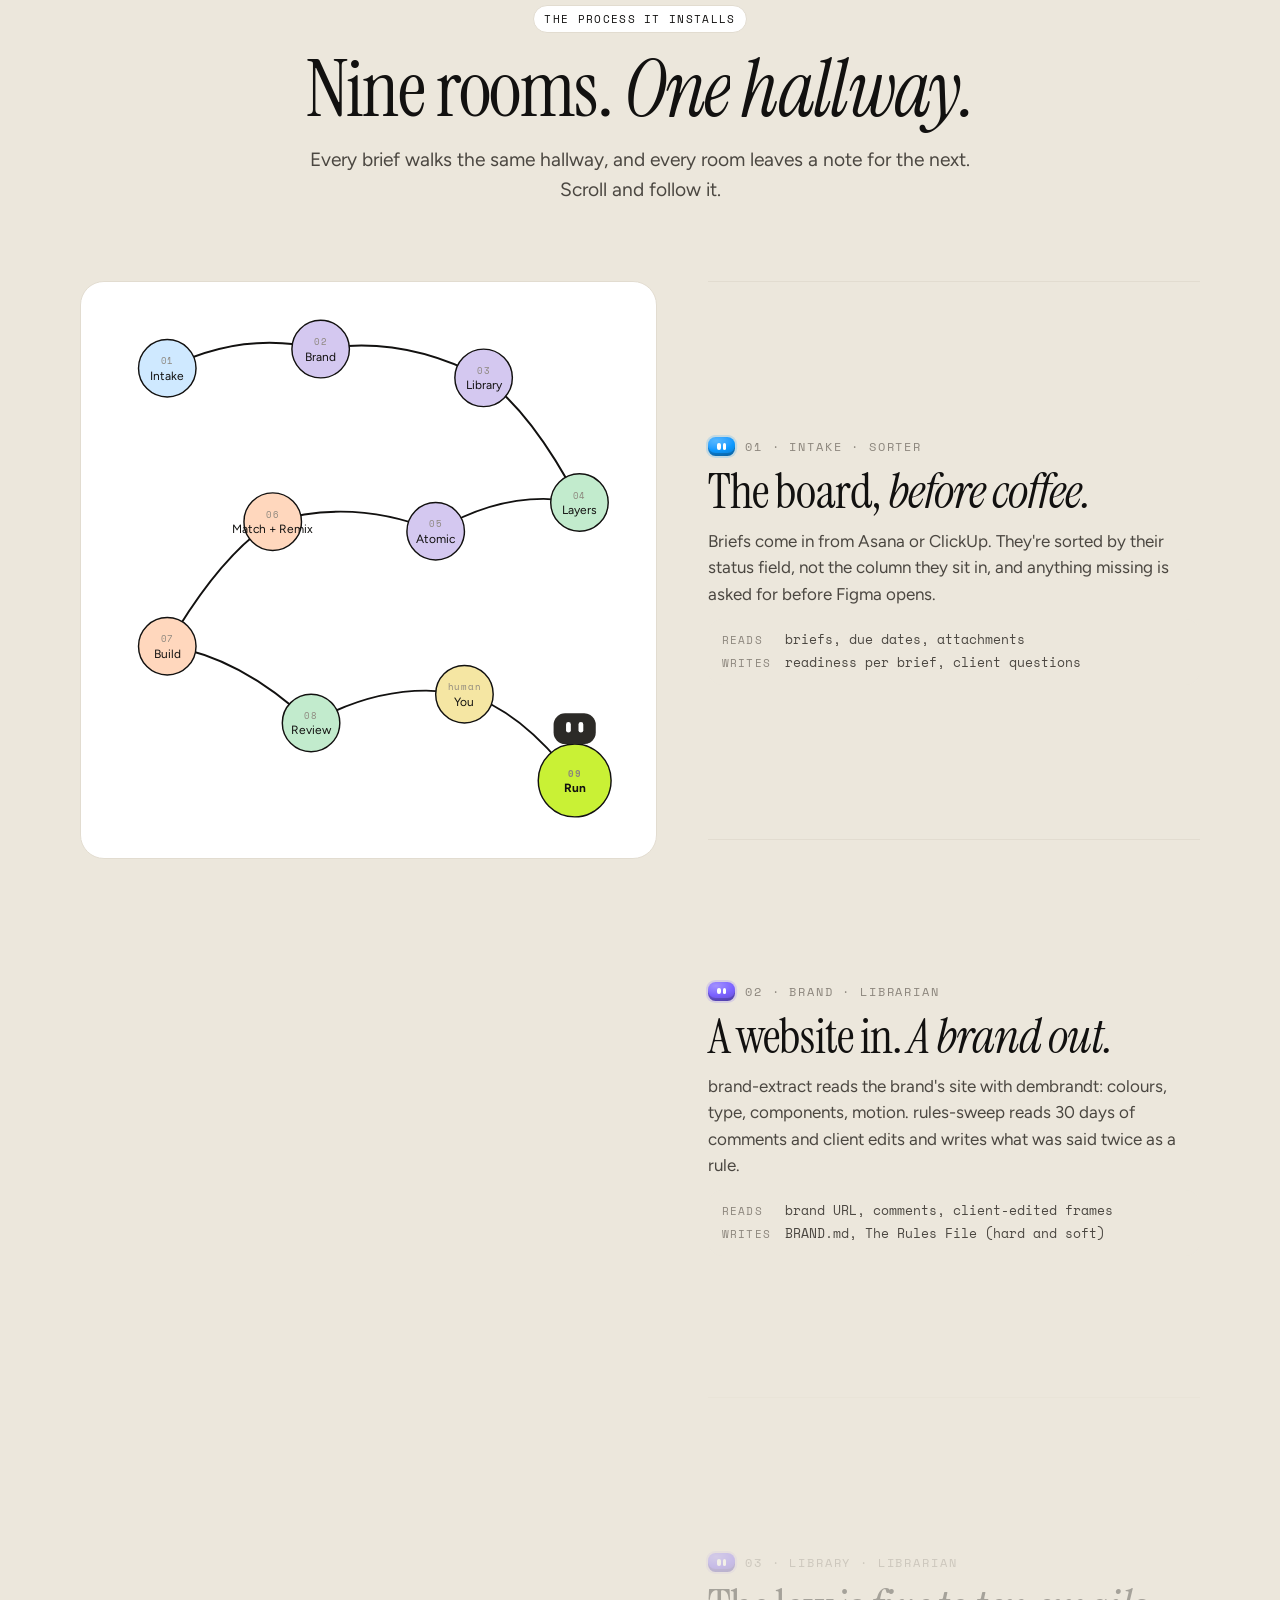
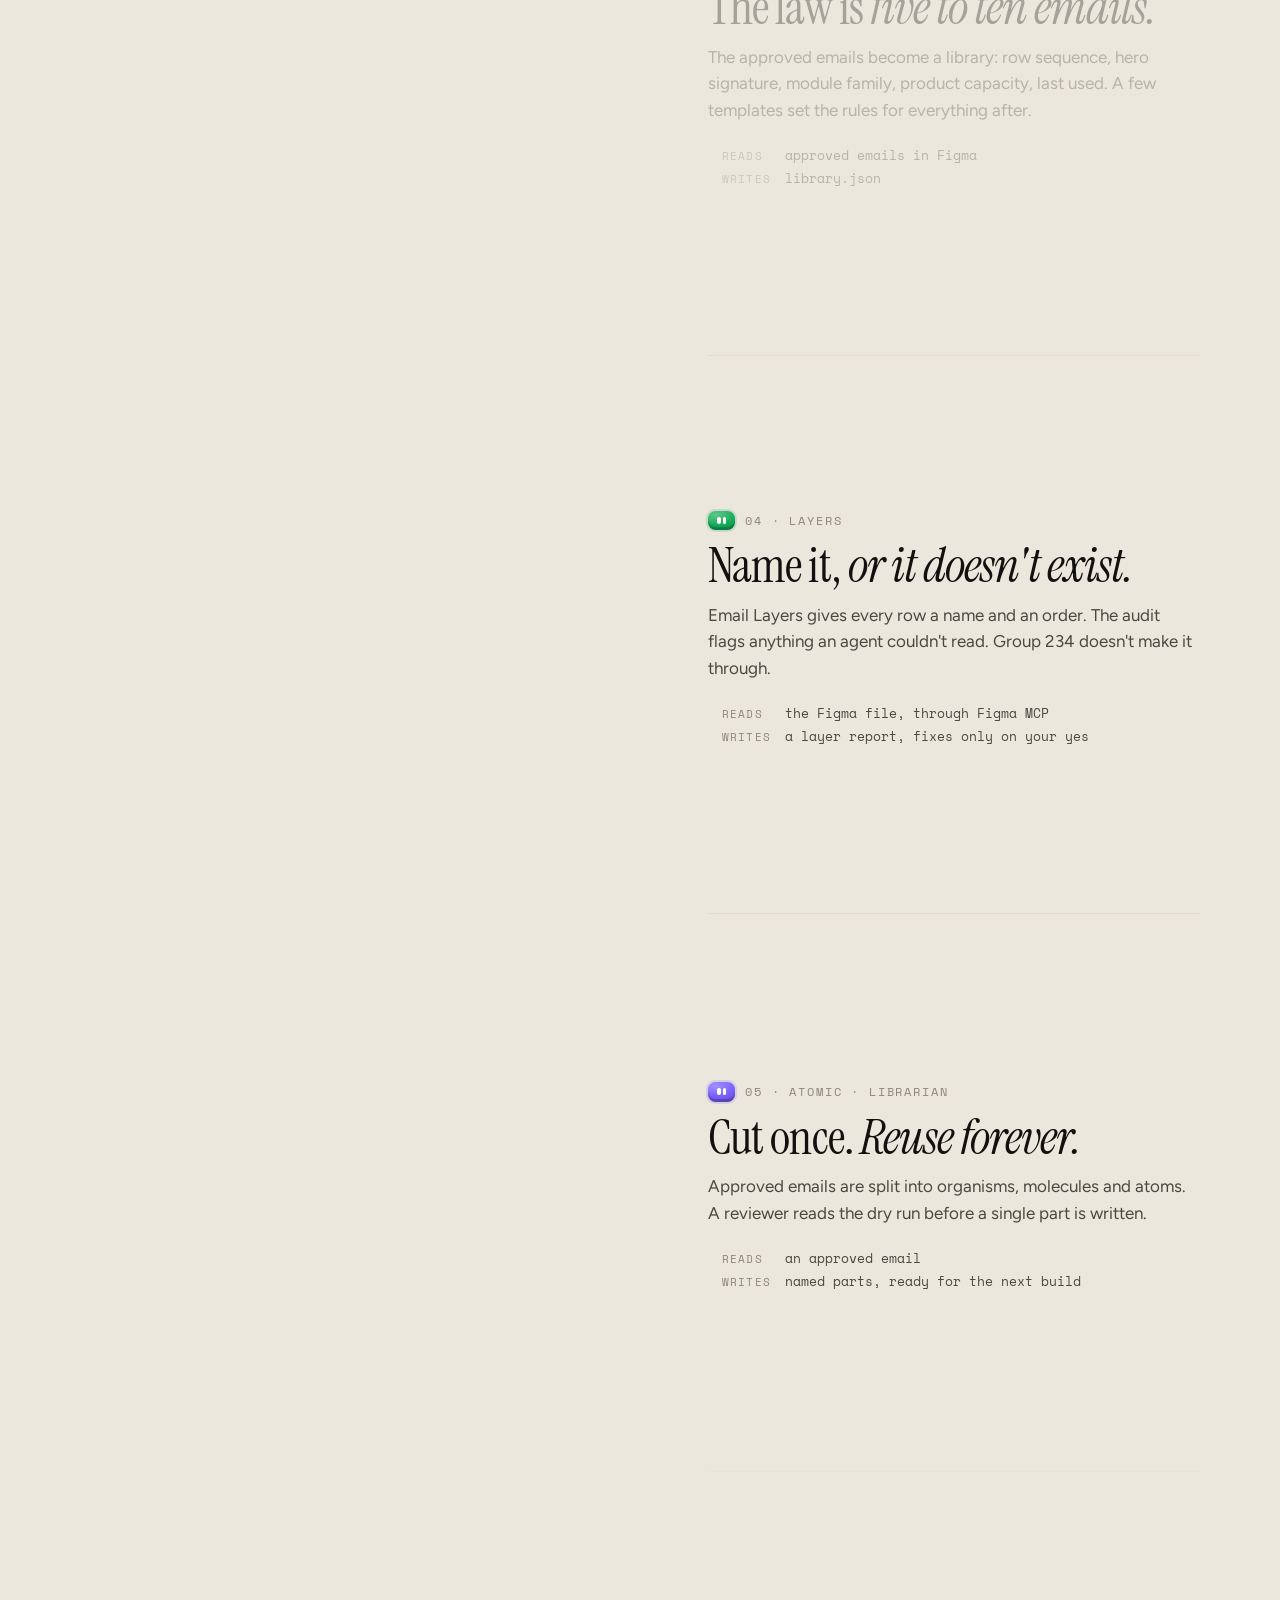
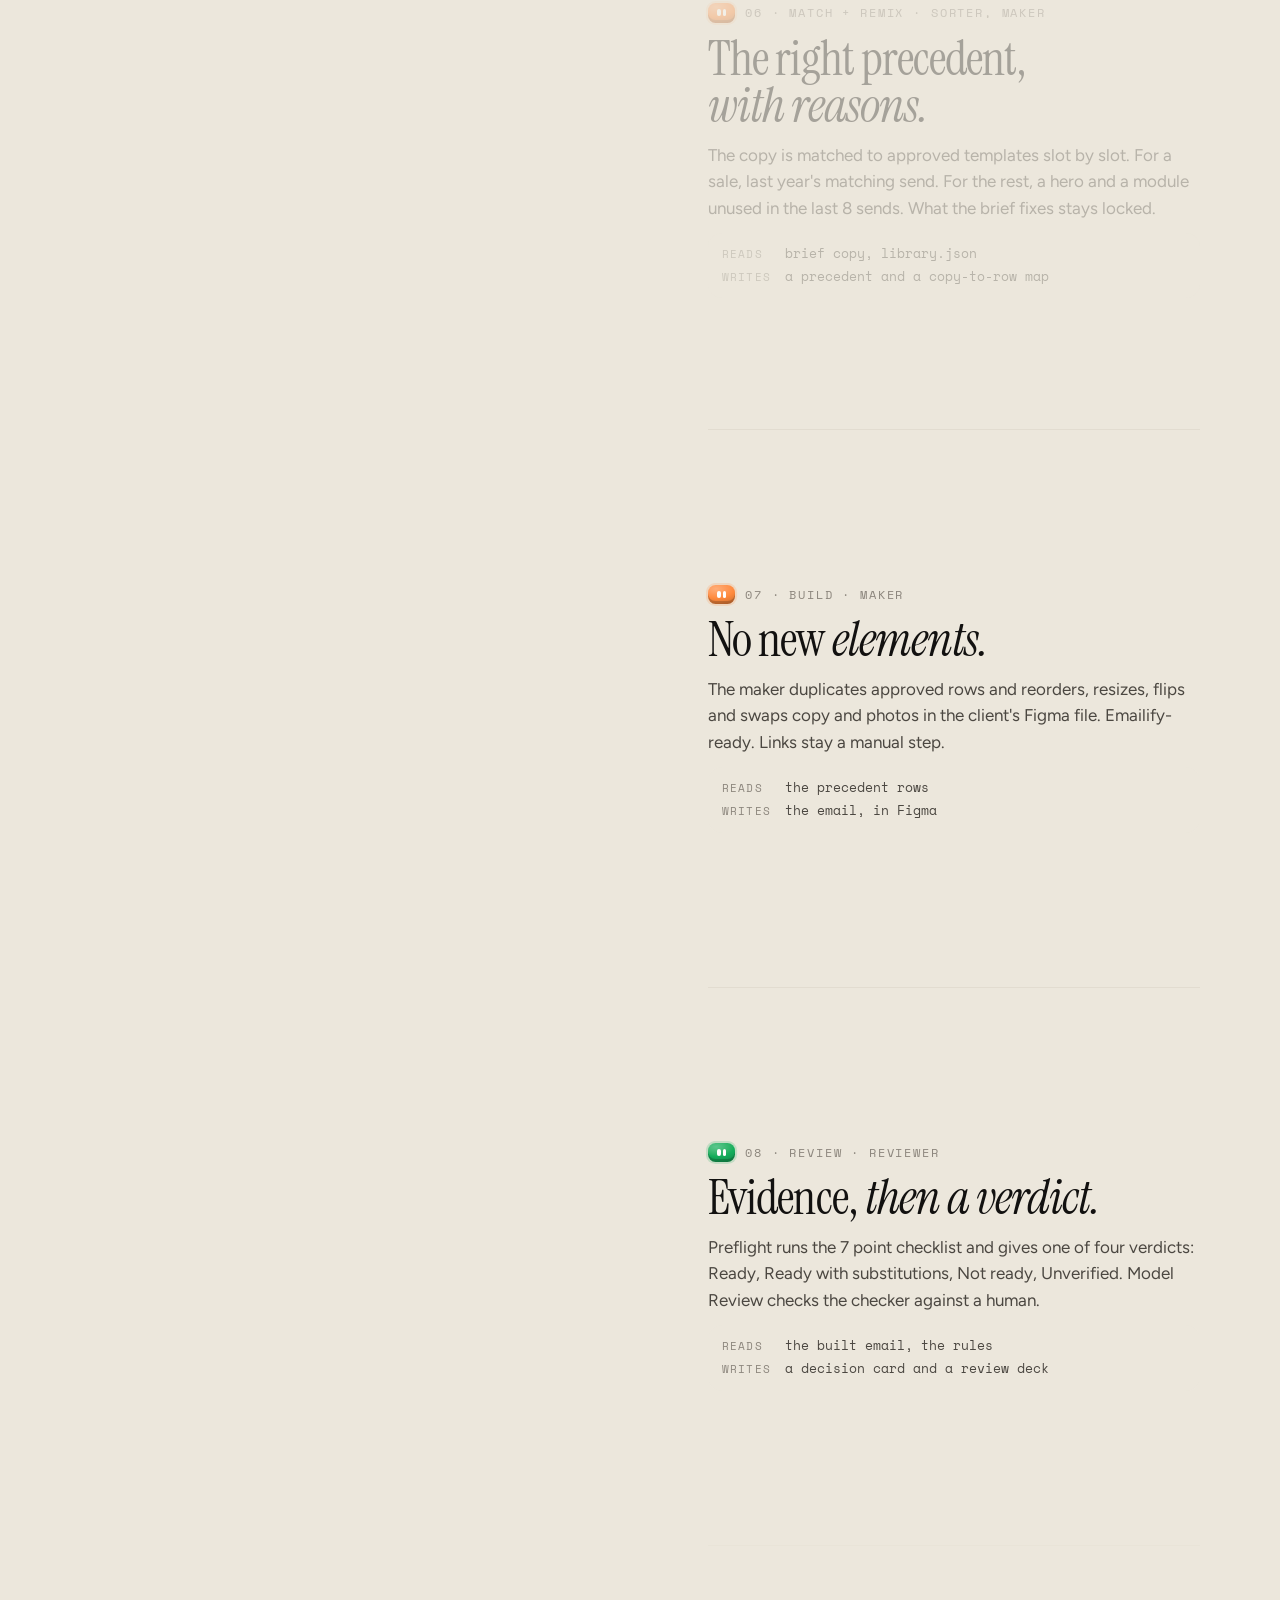
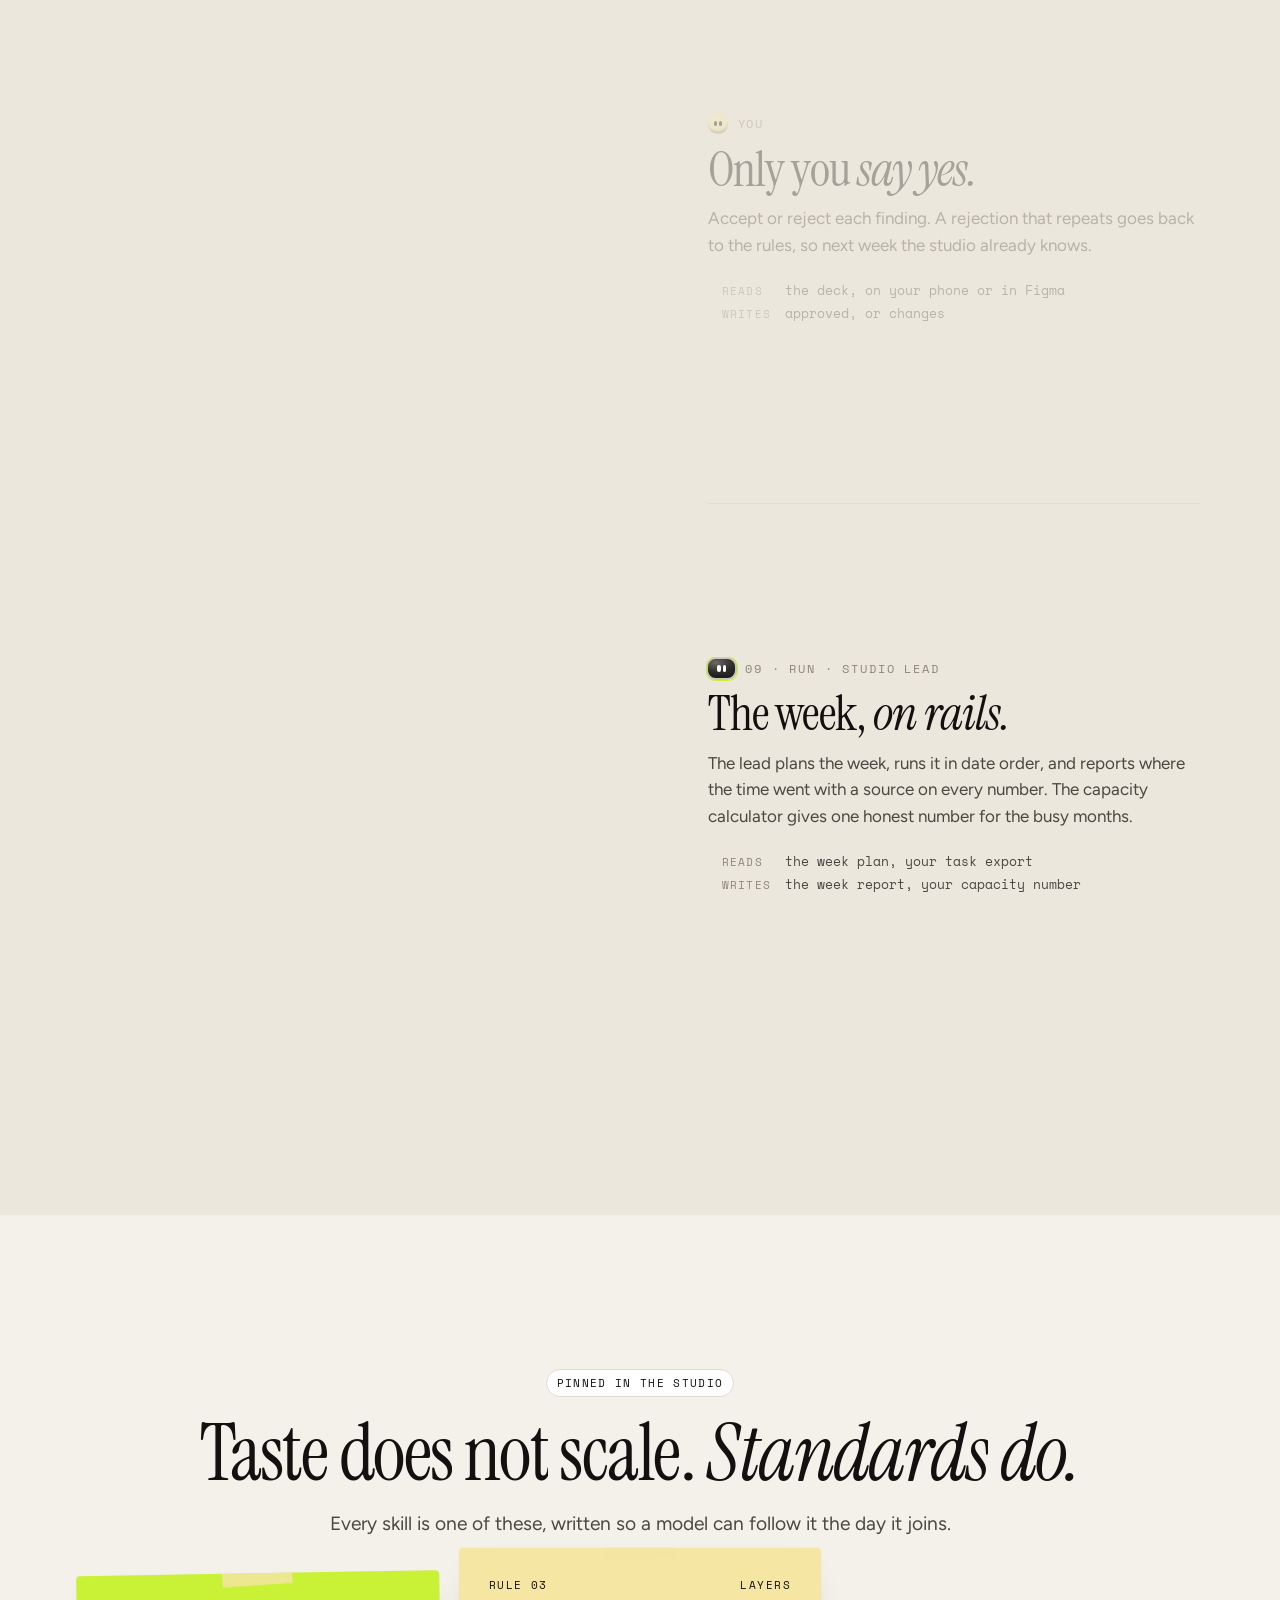
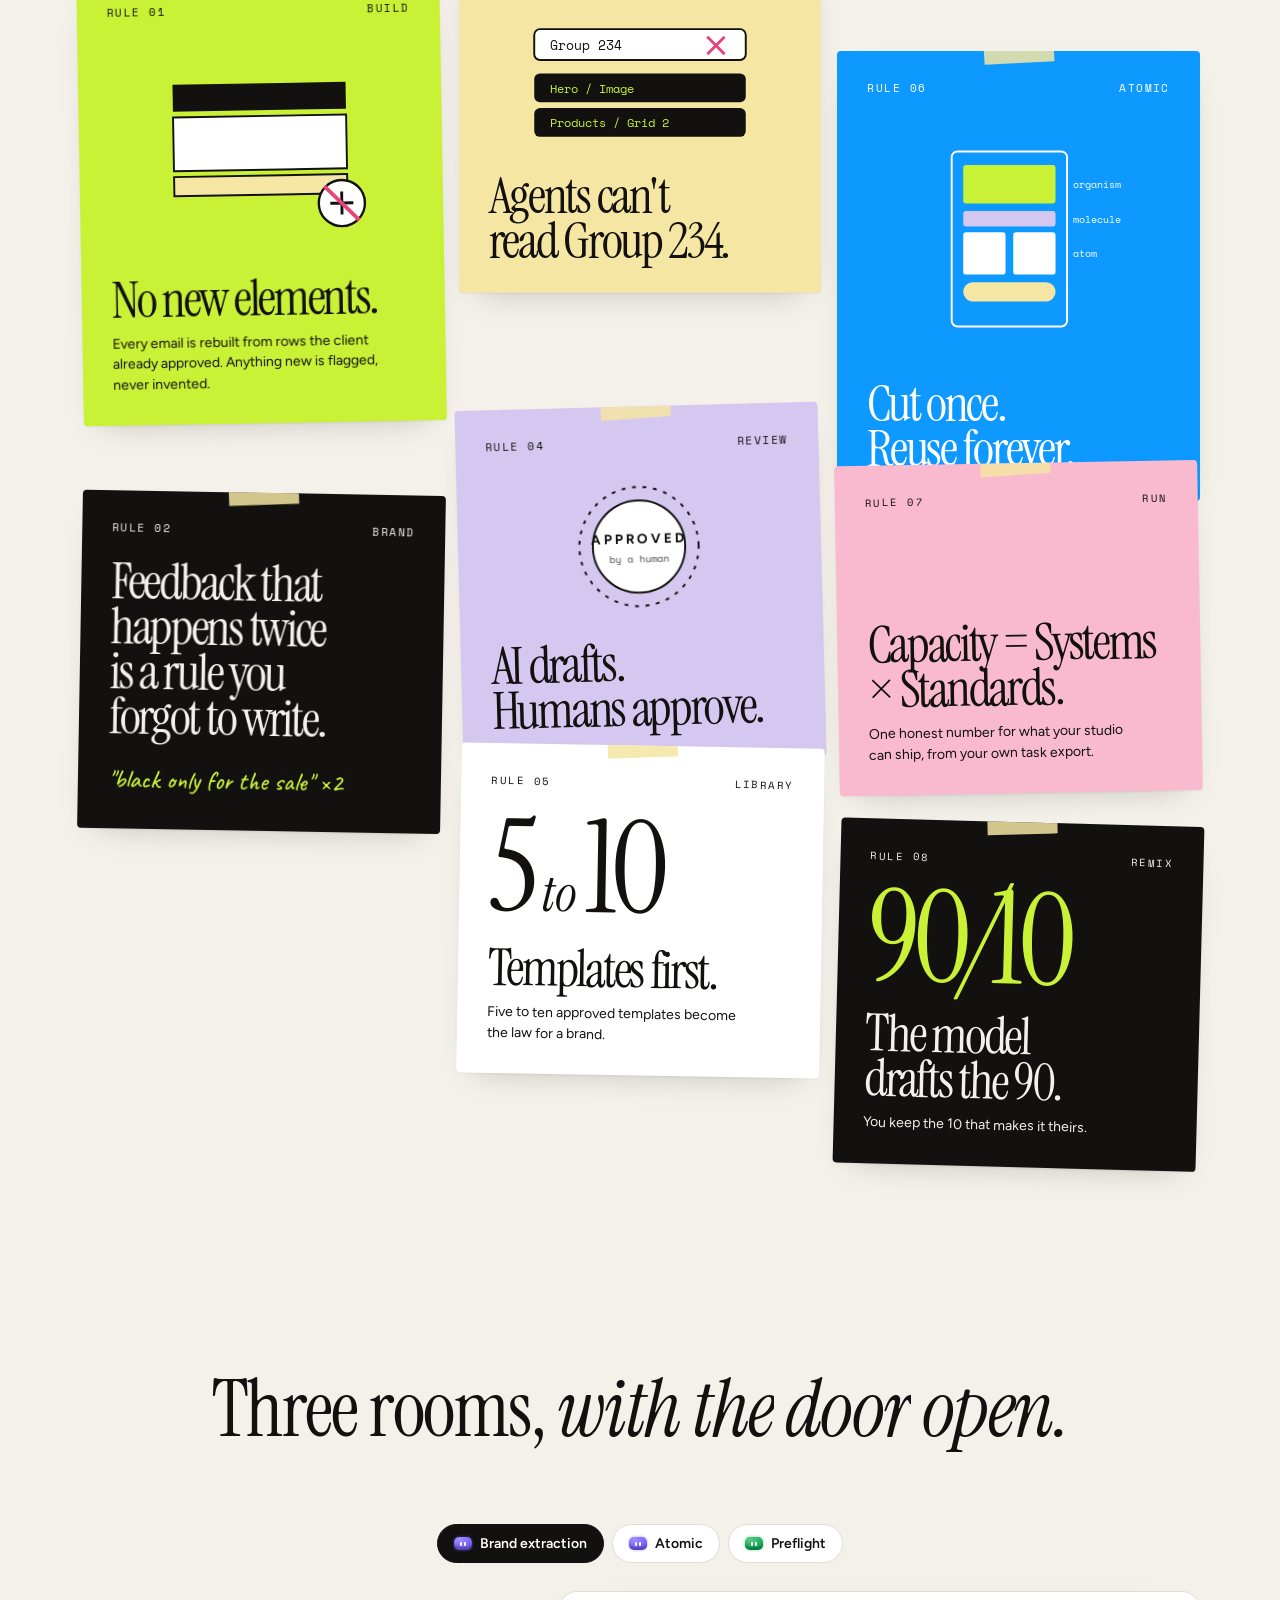
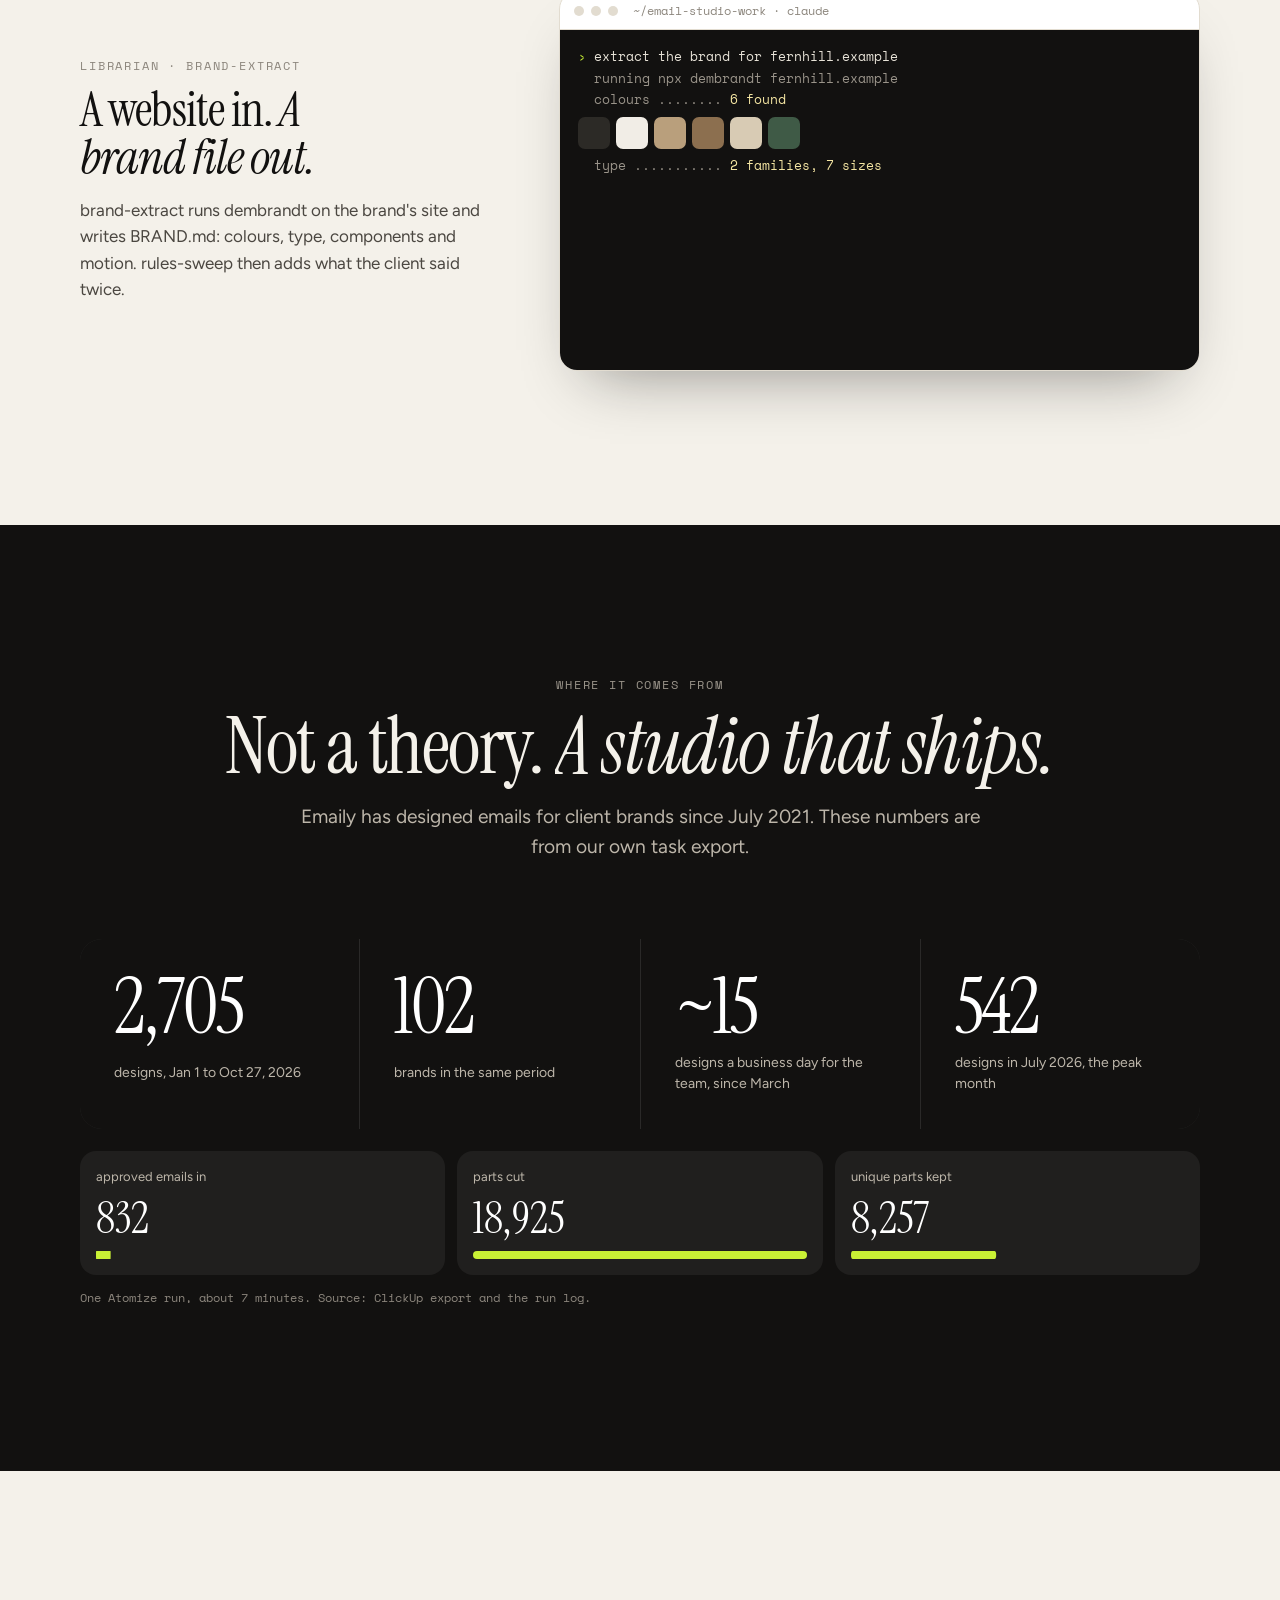
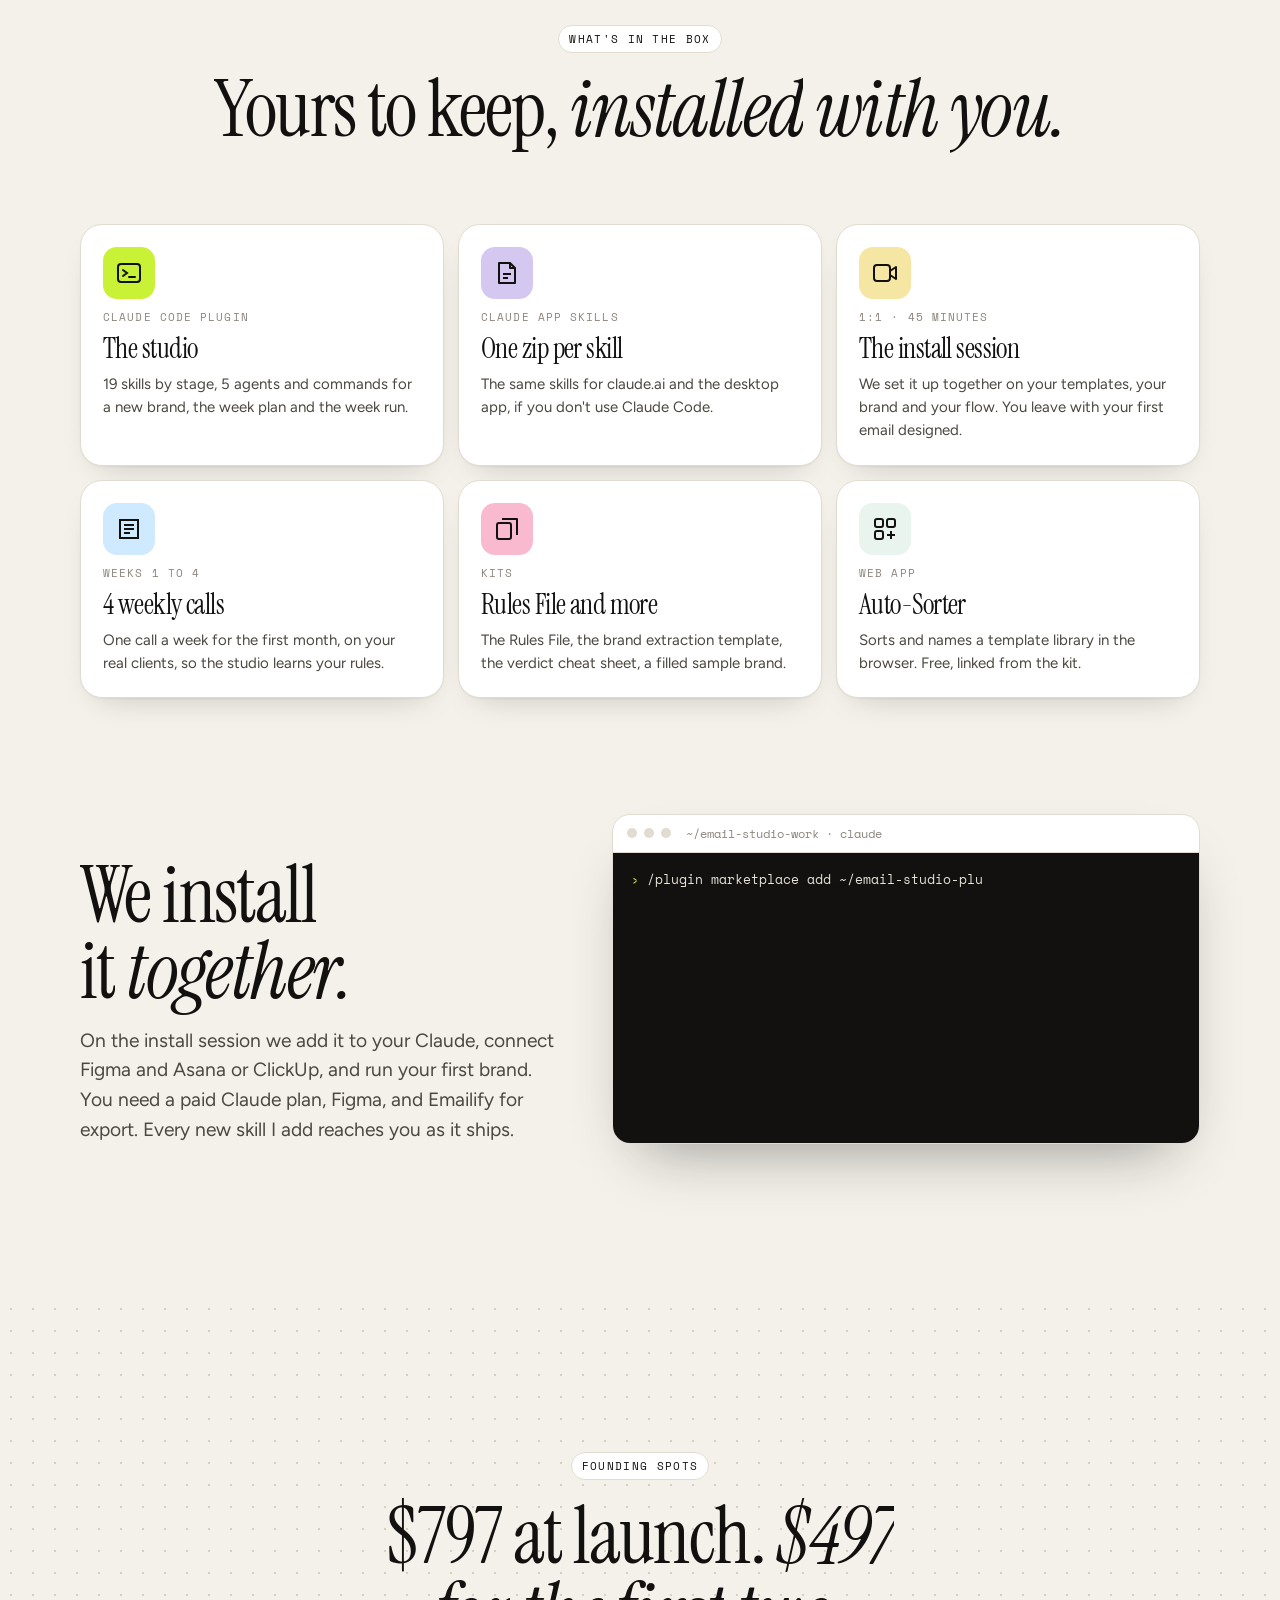
==== commit cc7b171e: "Founding: buttons go to the CF landing + checkout (#pay); cf-landing.css/js for the ClickFunnels pag" ====
--- a/index.html
+++ b/index.html
@@ -78,7 +78,7 @@
 <header class="nav" id="nav">
   <a class="brand" href="#top"><span class="bot lead"><i class="eye"></i><i class="eye"></i></span>Email Studio Of One</a>
   <nav class="nav-links" aria-label="Sections"><a href="#crew">The crew</a><a href="#live">Live</a><a href="#journey">9 stages</a><a href="#rules">Rules</a><a href="#packages">Founding</a></nav>
-  <a class="btn btn-ink" href="#packages">Claim a spot</a>
+  <a class="btn btn-ink" href="https://www.halloftemplates.com/studio-founding#pay">Claim a spot · $497</a>
 </header>
 
 <main id="top">
@@ -100,10 +100,10 @@
   <div class="hero-sky" id="hero-sky"></div>
   <div class="w hero-c">
     <div class="hbox fade">
-      <span class="pill"><span class="live"></span>Private invite · 2 founding spots · public at the end of next week</span>
+      <span class="pill"><span class="live"></span>Private invite · 1 of 2 founding spots left · $797 at launch next week</span>
       <h1><span class="l"><span>You direct.</span></span><span class="l"><span><em>The studio produces.</em></span></span></h1>
       <p class="lede">Five years of workshops, turned into Claude skills, turned into the product that runs my email design pipeline. You give it a brief. It builds the email in your Figma from what the client already approved, a reviewer checks it, and you say yes. I install it with you, 1:1.</p>
-      <div class="ctas"><a class="btn btn-buy" href="#packages">Claim a founding spot · $497 <span class="arr">→</span></a><a class="btn btn-ghost" href="#yesterday">See yesterday, 4 PM</a></div>
+      <div class="ctas"><a class="btn btn-buy" href="https://www.halloftemplates.com/studio-founding#pay">Claim your spot · $497 <span class="arr">→</span></a><a class="btn btn-ghost" href="#yesterday">See yesterday, 4 PM</a></div>
       <p class="note"><b>Runs in your Claude</b> or locally on your machine · a human approves every email</p>
     </div>
     <button class="replay fade f3" type="button" data-replay>↺ Replay the install</button>
@@ -298,7 +298,7 @@
     </div>
     <div class="pk fx-pk">
       <div class="pkg rv"><span class="tier"><span class="bot librarian"><i class="eye"></i><i class="eye"></i></span><span class="lab">Free</span></span><h3>The Brand Intake Kit</h3><div class="price">$0</div><ul><li>The Rules File for one brand, with a filled sample</li><li>The brand extraction skill: a website in, a BRAND.md out</li><li>How to pull rules from 30 days of comments</li></ul><a class="btn btn-ghost" href="https://www.halloftemplates.com/email-studio-rules-file">Send me the kit</a><span class="note">By email. Start with one client.</span></div>
-      <div class="pkg main rv d1"><span class="badge">1 founding spot left</span><span class="tier"><span class="bot lead"><i class="eye"></i><i class="eye"></i></span><span class="lab" style="color:#9a948a">Installed with you</span></span><h3>Email Studio Of One</h3><div class="price"><s class="fx-was">$797</s> $497<small>founding</small></div><ul><li>The studio in your Claude, or locally: 5 agents, 9 stages, 19 skills</li><li>A 45-minute 1:1 install session with me. You leave with your first email designed</li><li>A weekly call for the first 4 weeks</li><li>Every new skill, as it ships</li></ul><div class="fx-split"><div><b>$250</b><span>today</span></div><div><b>$247</b><span>on day 14, once it's running</span></div></div><a class="btn btn-buy" href="https://www.halloftemplates.com/studio-founding">Claim the founding spot <span class="arr">→</span></a><span class="note">Start with $250 today, or pay $497 in full at checkout.</span></div>
+      <div class="pkg main rv d1"><span class="badge">1 founding spot left</span><span class="tier"><span class="bot lead"><i class="eye"></i><i class="eye"></i></span><span class="lab" style="color:#9a948a">Installed with you</span></span><h3>Email Studio Of One</h3><div class="price"><s class="fx-was">$797</s> $497<small>founding</small></div><ul><li>The studio in your Claude, or locally: 5 agents, 9 stages, 19 skills</li><li>A 45-minute 1:1 install session with me. You leave with your first email designed</li><li>A weekly call for the first 4 weeks</li><li>Every new skill, as it ships</li></ul><div class="fx-split"><div><b>$250</b><span>today</span></div><div><b>$247</b><span>on day 14, once it's running</span></div></div><a class="btn btn-buy" href="https://www.halloftemplates.com/studio-founding#pay">Claim the founding spot <span class="arr">→</span></a><span class="note">Start with $250 today, or pay $497 in full at checkout.</span></div>
     </div>
   </div>
 </section>
@@ -319,7 +319,7 @@
 <section class="sec w closer" style="padding-top:0">
   <div class="art" id="close-art"><canvas id="close-cv"></canvas><div class="screen" id="close-screen"><span style="font:400 clamp(14px,2vw,22px) var(--pixel);color:#fff">Installed.</span></div></div>
   <h2 class="ws">Go make something <em>they already love.</em></h2>
-  <a class="btn btn-buy rv" href="#packages">Claim the founding spot <span class="arr">→</span></a>
+  <a class="btn btn-buy rv" href="https://www.halloftemplates.com/studio-founding#pay">Claim your spot · $497 <span class="arr">→</span></a>
 </section>
 
 </main>
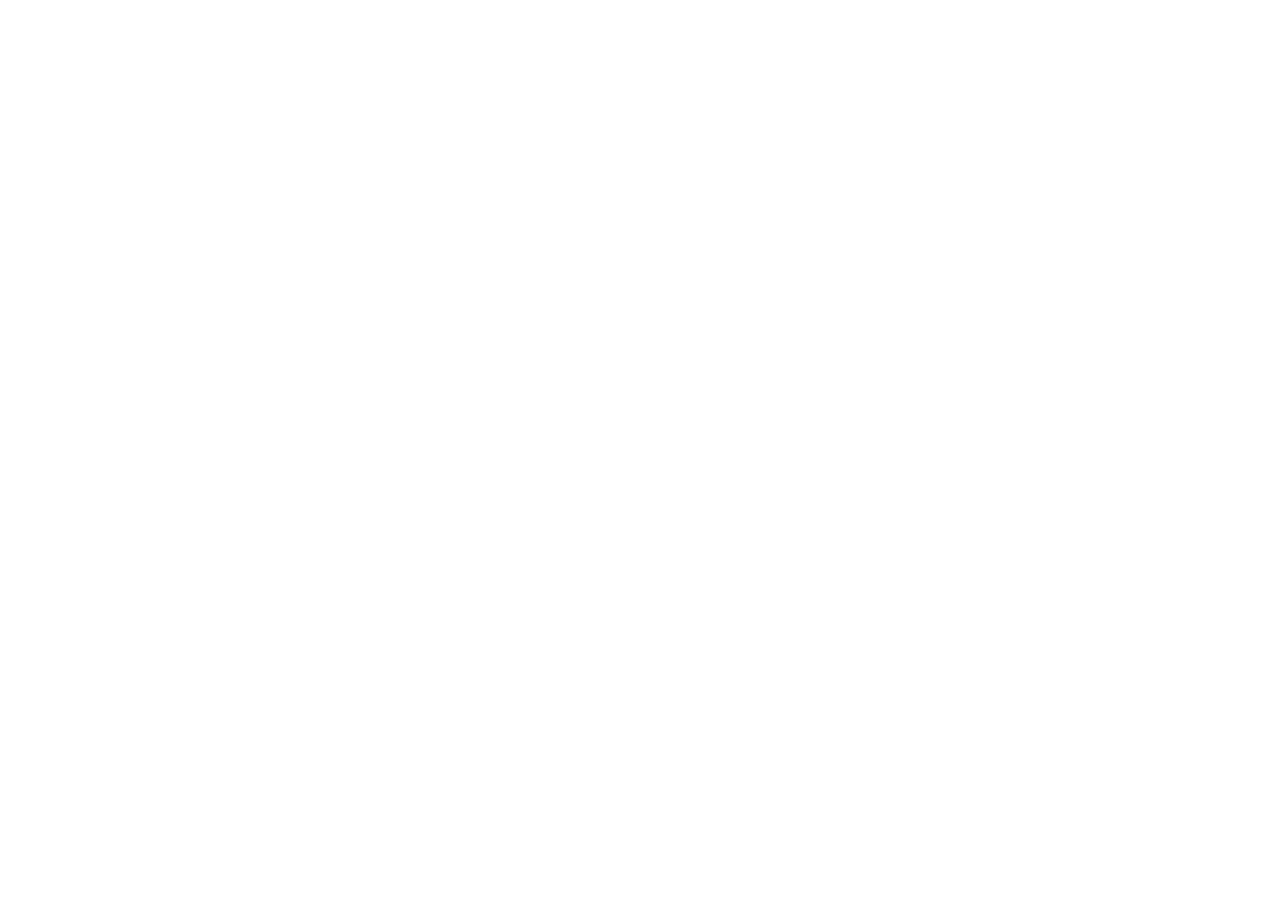
==== commit 386aaf4e: "Site redirects to the ClickFunnels sales page /studio-founding; keeps the CSS/JS the CF pages load C" ====
--- a/index.html
+++ b/index.html
@@ -1,332 +1,10 @@
 <!doctype html>
-<html lang="en">
-<head>
-<meta charset="utf-8">
-<meta name="viewport" content="width=device-width, initial-scale=1, viewport-fit=cover">
-<title>Email Studio Of One · Private invite</title>
-<meta name="description" content="Private invite: Email Studio Of One, installed with you 1:1. Founding price $497, $797 at launch.">
+<html lang="en"><head><meta charset="utf-8">
+<meta name="viewport" content="width=device-width, initial-scale=1">
 <meta name="robots" content="noindex, nofollow">
-<meta property="og:title" content="Email Studio">
-<meta property="og:description" content="Install the studio. Run it yourself.">
-<link rel="icon" href="dfy-mark.svg" type="image/svg+xml">
-<link rel="preconnect" href="https://fonts.googleapis.com">
-<link rel="preconnect" href="https://fonts.gstatic.com" crossorigin>
-<link rel="stylesheet" href="https://fonts.googleapis.com/css2?family=Figtree:wght@400;500;600;700&family=Instrument+Serif:ital@0;1&family=Space+Mono:wght@400;700&family=Caveat:wght@500&family=Pixelify+Sans:wght@400;500&display=swap">
-<link rel="stylesheet" href="style.css">
-<style>
-.fx-clock{display:grid;grid-template-columns:repeat(4,minmax(0,1fr));gap:14px;margin-top:32px}
-.fx-t{background:var(--card);border:1px solid var(--line);border-radius:22px;padding:clamp(20px,2.4vw,28px);display:grid;gap:6px;box-shadow:var(--sh)}
-.fx-t small,.fx-n small,.fx-where small{font:400 11px var(--mono);letter-spacing:.12em;text-transform:uppercase;color:var(--mute)}
-.fx-t b{font:400 clamp(44px,5vw,64px)/1 var(--serif,'Instrument Serif',serif)}
-.fx-t span{color:var(--mute);font-size:14px}
-.fx-done{background:var(--lime);border-color:transparent}.fx-done small,.fx-done span{color:var(--ink)}
-.fx-chain{display:flex;align-items:stretch;gap:12px;margin-top:32px}
-.fx-n{flex:1 1 0;min-width:0;background:var(--card);border:1px solid var(--line);border-radius:22px;padding:22px;display:grid;gap:6px;align-content:start}
-.fx-n b{font:400 26px/1.1 var(--serif,'Instrument Serif',serif)}
-.fx-n span{color:var(--mute);font-size:14px}
-.fx-you{background:var(--ink);color:#f4f1ea;border-color:transparent}.fx-you small,.fx-you span{color:#9a948a}
-.fx-arr{align-self:center;font:400 22px var(--mono);color:var(--mute)}
-.fx-where{display:grid;grid-template-columns:repeat(3,minmax(0,1fr));gap:14px;margin-top:22px}
-.fx-where div{border-top:1.5px solid var(--ink);padding-top:12px;display:grid;gap:4px}
-.fx-where b{font:400 24px/1.1 var(--serif,'Instrument Serif',serif)}
-.fx-where span{color:var(--mute);font-size:14px}
-.fx-pk{grid-template-columns:minmax(0,1fr) minmax(0,1.25fr);max-width:900px;margin-inline:auto}
-.fx-was{font-size:.5em;color:#9a948a;margin-right:6px}
-.fx-split{display:grid;grid-template-columns:1fr 1fr;gap:8px}
-.fx-split div{background:rgba(255,255,255,.07);border-radius:14px;padding:12px 14px;display:grid;gap:2px}
-.fx-split b{font:400 26px/1 var(--serif,'Instrument Serif',serif)}
-.fx-split span{font-size:12.5px;color:#9a948a}
-@media (max-width:860px){.fx-clock{grid-template-columns:1fr 1fr}.fx-chain{flex-direction:column}.fx-arr{transform:rotate(90deg)}.fx-where{grid-template-columns:1fr}.fx-pk{grid-template-columns:1fr}}
-</style>
-</head>
-<body class="locked">
-
-<!-- INTRO: loader → pixel scene → zoom into the screen → retro installer with a live feed → opens into the hero -->
-<div class="intro" id="intro" aria-hidden="true">
-  <div class="ld" id="ld">
-    <div class="ld-in">
-      <div class="ld-track" id="ld-track"><span class="rail"></span><span class="ld-chip" id="ld-chip"></span></div>
-      <div class="ld-bar"><i id="ld-bar"></i></div>
-      <div class="ld-meta"><span>email studio · running</span><span id="ld-n">stage 01 / 09</span></div>
-    </div>
-  </div>
-  <div class="scn" id="scn" hidden>
-    <canvas id="scn-cv"></canvas>
-    <div class="scn-cap" id="scn-cap">Your whole studio fits on one machine.<small>Here's how it installs ↓</small></div>
-  </div>
-  <div class="rt" id="rt" hidden>
-    <div class="rwin" id="rwin">
-      <div class="rbar"><i></i><b>Email Studio Installer · v1.0</b><i></i></div>
-      <div class="rbody">
-        <div class="rpane">
-          <h4><span>Installing</span><span id="rt-pct">0%</span></h4>
-          <div id="rt-steps"></div>
-          <div class="rprog" id="rt-prog"></div>
-        </div>
-        <div class="rpane">
-          <h4><span>Live feed</span><span style="font-size:12px">sample brand, made up</span></h4>
-          <div class="feed"><div class="mini" id="rt-mini"></div><div class="log" id="rt-log"></div></div>
-        </div>
-      </div>
-      <div class="rfoot"><span id="rt-status">Copying 19 skills…</span><span class="rbtn" id="rt-open">Open Email Studio</span></div>
-    </div>
-    <div class="cur" id="rt-cur" style="--c:var(--green)"><svg viewBox="0 0 16 16"><path d="M1.5 1l12 5.6-5.2 1.5-2.1 5z" fill="#14AE5C" stroke="#fff" stroke-width="1.2" stroke-linejoin="round"/></svg><b>You</b></div>
-  </div>
-  <button class="skip" id="skip" type="button">Skip intro</button>
-</div>
-
-<header class="nav" id="nav">
-  <a class="brand" href="#top"><span class="bot lead"><i class="eye"></i><i class="eye"></i></span>Email Studio Of One</a>
-  <nav class="nav-links" aria-label="Sections"><a href="#crew">The crew</a><a href="#live">Live</a><a href="#journey">9 stages</a><a href="#rules">Rules</a><a href="#packages">Founding</a></nav>
-  <a class="btn btn-ink" href="https://www.halloftemplates.com/studio-founding#pay">Claim a spot · $497</a>
-</header>
-
-<main id="top">
-
-<!-- HERO -->
-<section class="hero" id="hero">
-  <div class="hbg" aria-hidden="true"><canvas id="hero-cv"></canvas><div class="screen" id="hero-screen"><div class="mini" id="hero-mini"></div></div></div>
-  <div class="haze" aria-hidden="true"></div>
-  <div class="float hide-m" style="left:3%;top:40%"><div class="fcard" style="--rot:-3deg"><div class="t">Welcome #1 · Skincare</div><i style="--h:16px;--bg:#5c1a2b"></i><i style="--h:70px;--bg:#c9a24a"></i><i style="--h:8px;--bg:#eee"></i><i style="--h:8px;width:70%;--bg:#eee"></i><i style="--h:18px;width:60%;margin:auto;--bg:#f9b9cf"></i></div></div>
-  <div class="float hide-m" style="left:5%;top:66%"><div class="fcard" style="--rot:2deg;--d:-2s;width:130px"><div class="t">Winback · Coffee</div><i style="--h:12px;--bg:#2b2b2b"></i><i style="--h:60px;--bg:#d8cbb4"></i><i style="--h:8px;--bg:#eee"></i><i style="--h:16px;width:66%;--bg:#121110"></i><span class="sel" data-n="Hero / Image"></span></div></div>
-  <div class="float hide-m" style="right:3%;top:38%"><div class="fcard" style="--rot:3deg;--d:-4s"><div class="t">Launch · Jewelry</div><i style="--h:84px;--bg:#e8e2d6"></i><i style="--h:10px;--bg:#ddd"></i><i style="--h:10px;width:76%;--bg:#ddd"></i></div></div>
-  <div class="float hide-m" style="right:6%;top:64%"><div class="fcard" style="--rot:-2deg;--d:-1s;width:136px"><div class="t">Promo · Home</div><i style="--h:64px;--bg:#3f5a46"></i><i style="--h:9px;--bg:#eee"></i><i style="--h:18px;--bg:#FF8A3D"></i></div></div>
-  <div class="cur hide-m float" style="left:16%;top:56%;--c:var(--green)"><svg viewBox="0 0 16 16"><path d="M1.5 1l12 5.6-5.2 1.5-2.1 5z" fill="#14AE5C" stroke="#fff" stroke-width="1.2"/></svg><b>You</b></div>
-  <div class="cur hide-m float" style="right:15%;top:22%;--c:var(--orange)"><svg viewBox="0 0 16 16"><path d="M1.5 1l12 5.6-5.2 1.5-2.1 5z" fill="#FF8A3D" stroke="#fff" stroke-width="1.2"/></svg><b>Claude · maker</b></div>
-  <div class="cur hide-m float" style="left:20%;top:24%;--c:var(--purple)"><svg viewBox="0 0 16 16"><path d="M1.5 1l12 5.6-5.2 1.5-2.1 5z" fill="#7B61FF" stroke="#fff" stroke-width="1.2"/></svg><b>Diego</b></div>
-  <div class="float hide-m" style="right:24%;top:14%"><span class="bot reviewer" style="--s:.55;--d:-1s"><i class="eye"></i><i class="eye"></i></span></div>
-  <div class="float hide-m" style="left:30%;top:16%"><span class="bot sorter" style="--s:.45;--d:-2s"><i class="eye"></i><i class="eye"></i></span></div>
-
-  <div class="hero-sky" id="hero-sky"></div>
-  <div class="w hero-c">
-    <div class="hbox fade">
-      <span class="pill"><span class="live"></span>Private invite · 1 of 2 founding spots left · $797 at launch next week</span>
-      <h1><span class="l"><span>You direct.</span></span><span class="l"><span><em>The studio produces.</em></span></span></h1>
-      <p class="lede">Five years of workshops, turned into Claude skills, turned into the product that runs my email design pipeline. You give it a brief. It builds the email in your Figma from what the client already approved, a reviewer checks it, and you say yes. I install it with you, 1:1.</p>
-      <div class="ctas"><a class="btn btn-buy" href="https://www.halloftemplates.com/studio-founding#pay">Claim your spot · $497 <span class="arr">→</span></a><a class="btn btn-ghost" href="#yesterday">See yesterday, 4 PM</a></div>
-      <p class="note"><b>Runs in your Claude</b> or locally on your machine · a human approves every email</p>
-    </div>
-    <button class="replay fade f3" type="button" data-replay>↺ Replay the install</button>
-  </div>
-</section>
-
-
-<!-- YESTERDAY + ORIGIN (founding invite) -->
-<section class="sec w" id="yesterday">
-  <div class="head">
-    <span class="tagm rv">Yesterday, 4:00 PM</span>
-    <h2 class="ws">12 emails requested at 4. <em>All clear by 5.</em></h2>
-    <p class="lede rv d1">An agency client asked for 12 emails at the end of the day. The studio built every one in Figma from the client's approved templates. Half were approved on the first revision, the other half on the second.</p>
-  </div>
-  <div class="fx-clock rv">
-    <div class="fx-t"><small>4:00 PM</small><b>12</b><span>emails requested</span></div>
-    <div class="fx-t"><small>1st revision</small><b>6</b><span>approved</span></div>
-    <div class="fx-t"><small>2nd revision</small><b>6</b><span>approved</span></div>
-    <div class="fx-t fx-done"><small>5:00 PM</small><b>12/12</b><span>clear, client covered</span></div>
-  </div>
-  <div class="head" style="margin-top:clamp(56px,7vw,96px)">
-    <span class="tagm rv">Where it comes from</span>
-    <h2 class="ws">Workshops became skills. <em>Skills became a product.</em></h2>
-  </div>
-  <div class="fx-chain rv">
-    <div class="fx-n"><small>Workshops</small><b>5 years of method</b><span>Email Layers, Atomic Emails, Template Remix, the Auto-Sorter, The Rules File, the Reviewer</span></div>
-    <span class="fx-arr" aria-hidden="true">→</span>
-    <div class="fx-n"><small>Skills</small><b>Each one, a Claude skill</b><span>19 skills across 9 stages, from the brief to the approved email</span></div>
-    <span class="fx-arr" aria-hidden="true">→</span>
-    <div class="fx-n fx-you"><small>Product</small><b>Email Studio Of One</b><span>The pipeline I run for my own clients, running for you</span></div>
-  </div>
-  <div class="fx-where rv">
-    <div><small>Runs in</small><b>Your Claude</b><span>The Claude app or Claude Code, on your paid plan.</span></div>
-    <div><small>Or</small><b>Locally</b><span>On your machine. Your client files stay with you.</span></div>
-    <div><small>Builds in</small><b>Figma + Emailify</b><span>Real layers your team can open, edit and export.</span></div>
-  </div>
-</section>
-
-<!-- CREW -->
-<section class="sec w" id="crew">
-  <div class="head">
-    <span class="tagm rv">The crew</span>
-    <h2 class="ws">Five agents. <em>One of you.</em></h2>
-    <p class="lede rv d1">Each one has a job, a short list of things it may touch, and one thing it never does: decide for you.</p>
-  </div>
-  <div class="crew">
-    <article class="agent rv"><div class="stage"><span class="prop cards3" style="left:calc(50% - 10px);top:20px"><i></i><i style="transform:translate(3px,3px)"></i><i style="transform:translate(6px,6px)"></i></span><span class="bot sorter" style="--s:.8;margin-top:40px"><i class="eye"></i><i class="eye"></i></span></div><span class="role">Stages 01, 06</span><h3>Sorter</h3><p class="poem">Reads the board before you do.</p><p>Sorts briefs by their status field, flags missing fields, date conflicts and AI images, then matches the copy to approved templates.</p><div class="chips"><span class="chip">intake-sort</span><span class="chip">copy-template-match</span></div></article>
-    <article class="agent rv d1"><div class="stage"><span class="prop books" style="left:calc(50% + 26px);bottom:22px;height:40px;width:40px"><i style="left:0;height:30px;background:var(--lav)"></i><i style="left:12px;height:38px;background:var(--y)"></i><i style="left:24px;height:26px;background:var(--lime)"></i></span><span class="bot librarian" style="--s:.8;--d:-.6s"><i class="eye"></i><i class="eye"></i></span></div><span class="role">Stages 02 to 05</span><h3>Librarian</h3><p class="poem">Remembers every row they loved.</p><p>Digests the approved emails into a library and keeps each brand's hard and soft rules current, from comments and client edits.</p><div class="chips"><span class="chip">library-digest</span><span class="chip">rules-sweep</span></div></article>
-    <article class="agent rv d2"><div class="stage"><span class="prop rows" style="left:calc(50% - 64px);top:30px"><i></i><i></i><i></i></span><span class="bot maker" style="--s:.8;--d:-1.2s"><i class="eye"></i><i class="eye"></i></span></div><span class="role">Stages 06, 07</span><h3>Maker</h3><p class="poem">Builds only from what was approved.</p><p>Picks the precedent, then duplicates, reorders, resizes, flips and swaps copy and photos in Figma. Never draws a new row.</p><div class="chips"><span class="chip">precedent-picker</span><span class="chip">figma-reshuffle-build</span></div></article>
-    <article class="agent rv d3"><div class="stage"><span class="prop" style="left:calc(50% + 30px);top:16px"><span class="stamp">✓</span></span><span class="bot reviewer" style="--s:.8;--d:-1.8s"><i class="eye"></i><i class="eye"></i></span></div><span class="role">Stage 08</span><h3>Reviewer</h3><p class="poem">Asks for evidence, then says so.</p><p>Runs preflight and the 7 point checklist, labels every row Observed, Inferred or Substituted, and builds the review deck.</p><div class="chips"><span class="chip">preflight</span><span class="chip">review-deck</span></div></article>
-    <article class="agent rv d4"><div class="stage"><span class="prop ring" style="left:calc(50% - 42px);top:6px"></span><span class="bot lead" style="--s:.8;--d:-2.4s"><i class="eye"></i><i class="eye"></i></span></div><span class="role">Stage 09</span><h3>Studio lead</h3><p class="poem">Keeps the week on rails.</p><p>Plans the run, assigns briefs in date order, enforces the rules and reports what's ready, waiting on the client, or needs you.</p><div class="chips"><span class="chip">plan-week</span><span class="chip">run-week</span></div></article>
-  </div>
-  <p class="hand rv" style="text-align:center;margin-top:26px">and you, the only one who can say yes <span class="bot you" style="--s:.4;vertical-align:middle"><i class="eye"></i><i class="eye"></i></span></p>
-</section>
-
-<!-- LIVE -->
-<section class="sec" id="live" style="padding-top:0">
-  <div class="w">
-    <div class="head">
-      <span class="tagm rv">Live · sample brand</span>
-      <h2 class="ws">Watch a brief <em>become an email.</em></h2>
-      <p class="lede rv d1">Fernhill is made up. The process is the one we run.</p>
-    </div>
-    <div class="hall rv">
-      <div class="hall-bar"><span class="d"><i></i><i></i><i></i></span><span>studio / fernhill / week 47</span><span class="pill" style="padding:4px 10px;box-shadow:none;font-size:11px"><span class="live"></span><span id="live-n">stage 1 of 9</span></span></div>
-      <div class="hall-body">
-        <div class="brief"><span class="lab">Brief · Asana</span><div class="top"><span class="ic">FH</span><div><b>Weekend edit</b><div class="lab" style="margin-top:4px">send Sat · status: copy ready</div></div></div><div class="typing" id="live-type"></div></div>
-        <div class="core"><span class="halo"></span><span class="bot lead" id="live-bot"><i class="eye"></i><i class="eye"></i></span><div class="st"><b id="live-rows">0</b> rows reused · <b>0</b> new elements</div></div>
-        <div class="out" id="live-out"></div>
-      </div>
-      <div class="mem"><span class="lab">Stages <b id="live-c" style="color:var(--ink)">0/9</b></span><div class="slots" id="live-slots"><i></i><i></i><i></i><i></i><i></i><i></i><i></i><i></i><i></i></div></div>
-    </div>
-  </div>
-</section>
-
-<!-- JOURNEY -->
-<section class="sec" id="journey" style="background:var(--paper2)">
-  <div class="w">
-    <div class="head">
-      <span class="tagm rv">The process it installs</span>
-      <h2 class="ws">Nine rooms. <em>One hallway.</em></h2>
-      <p class="lede rv d1">Every brief walks the same hallway, and every room leaves a note for the next. Scroll and follow it.</p>
-    </div>
-    <div class="journey">
-      <div class="map" aria-hidden="true"><svg viewBox="0 0 600 600" id="map"></svg></div>
-      <div class="stops" id="stops">
-        <div class="stop" data-a="sorter"><div class="k"><span class="bot sorter"><i class="eye"></i><i class="eye"></i></span><span class="lab">01 · Intake · sorter</span></div><h3>The board, <em>before coffee.</em></h3><p>Briefs come in from Asana or ClickUp. They're sorted by their status field, not the column they sit in, and anything missing is asked for before Figma opens.</p><div class="io"><b>reads</b><span>briefs, due dates, attachments</span><b>writes</b><span>readiness per brief, client questions</span></div></div>
-        <div class="stop" data-a="librarian"><div class="k"><span class="bot librarian"><i class="eye"></i><i class="eye"></i></span><span class="lab">02 · Brand · librarian</span></div><h3>A website in. <em>A brand out.</em></h3><p>brand-extract reads the brand's site with dembrandt: colours, type, components, motion. rules-sweep reads 30 days of comments and client edits and writes what was said twice as a rule.</p><div class="io"><b>reads</b><span>brand URL, comments, client-edited frames</span><b>writes</b><span>BRAND.md, The Rules File (hard and soft)</span></div></div>
-        <div class="stop" data-a="librarian"><div class="k"><span class="bot librarian"><i class="eye"></i><i class="eye"></i></span><span class="lab">03 · Library · librarian</span></div><h3>The law is <em>five to ten emails.</em></h3><p>The approved emails become a library: row sequence, hero signature, module family, product capacity, last used. A few templates set the rules for everything after.</p><div class="io"><b>reads</b><span>approved emails in Figma</span><b>writes</b><span>library.json</span></div></div>
-        <div class="stop" data-a="reviewer"><div class="k"><span class="bot reviewer"><i class="eye"></i><i class="eye"></i></span><span class="lab">04 · Layers</span></div><h3>Name it, <em>or it doesn't exist.</em></h3><p>Email Layers gives every row a name and an order. The audit flags anything an agent couldn't read. Group 234 doesn't make it through.</p><div class="io"><b>reads</b><span>the Figma file, through Figma MCP</span><b>writes</b><span>a layer report, fixes only on your yes</span></div></div>
-        <div class="stop" data-a="librarian"><div class="k"><span class="bot librarian"><i class="eye"></i><i class="eye"></i></span><span class="lab">05 · Atomic · librarian</span></div><h3>Cut once. <em>Reuse forever.</em></h3><p>Approved emails are split into organisms, molecules and atoms. A reviewer reads the dry run before a single part is written.</p><div class="io"><b>reads</b><span>an approved email</span><b>writes</b><span>named parts, ready for the next build</span></div></div>
-        <div class="stop" data-a="maker"><div class="k"><span class="bot maker"><i class="eye"></i><i class="eye"></i></span><span class="lab">06 · Match + Remix · sorter, maker</span></div><h3>The right precedent, <em>with reasons.</em></h3><p>The copy is matched to approved templates slot by slot. For a sale, last year's matching send. For the rest, a hero and a module unused in the last 8 sends. What the brief fixes stays locked.</p><div class="io"><b>reads</b><span>brief copy, library.json</span><b>writes</b><span>a precedent and a copy-to-row map</span></div></div>
-        <div class="stop" data-a="maker"><div class="k"><span class="bot maker"><i class="eye"></i><i class="eye"></i></span><span class="lab">07 · Build · maker</span></div><h3>No new <em>elements.</em></h3><p>The maker duplicates approved rows and reorders, resizes, flips and swaps copy and photos in the client's Figma file. Emailify-ready. Links stay a manual step.</p><div class="io"><b>reads</b><span>the precedent rows</span><b>writes</b><span>the email, in Figma</span></div></div>
-        <div class="stop" data-a="reviewer"><div class="k"><span class="bot reviewer"><i class="eye"></i><i class="eye"></i></span><span class="lab">08 · Review · reviewer</span></div><h3>Evidence, <em>then a verdict.</em></h3><p>Preflight runs the 7 point checklist and gives one of four verdicts: Ready, Ready with substitutions, Not ready, Unverified. Model Review checks the checker against a human.</p><div class="io"><b>reads</b><span>the built email, the rules</span><b>writes</b><span>a decision card and a review deck</span></div></div>
-        <div class="stop" data-a="you"><div class="k"><span class="bot you"><i class="eye"></i><i class="eye"></i></span><span class="lab">You</span></div><h3>Only you <em>say yes.</em></h3><p>Accept or reject each finding. A rejection that repeats goes back to the rules, so next week the studio already knows.</p><div class="io"><b>reads</b><span>the deck, on your phone or in Figma</span><b>writes</b><span>approved, or changes</span></div></div>
-        <div class="stop" data-a="lead"><div class="k"><span class="bot lead"><i class="eye"></i><i class="eye"></i></span><span class="lab">09 · Run · studio lead</span></div><h3>The week, <em>on rails.</em></h3><p>The lead plans the week, runs it in date order, and reports where the time went with a source on every number. The capacity calculator gives one honest number for the busy months.</p><div class="io"><b>reads</b><span>the week plan, your task export</span><b>writes</b><span>the week report, your capacity number</span></div></div>
-      </div>
-    </div>
-  </div>
-</section>
-
-<!-- RULES -->
-<section class="sec w" id="rules">
-  <div class="head">
-    <span class="tagm rv">Pinned in the studio</span>
-    <h2 class="ws">Taste does not scale. <em>Standards do.</em></h2>
-    <p class="lede rv d1">Every skill is one of these, written so a model can follow it the day it joins.</p>
-  </div>
-  <div class="board">
-    <article class="poster tall lime" data-speed=".06" style="--rot:-1deg"><div class="cap"><span>Rule 01</span><span>Build</span></div><svg class="pa" viewBox="0 0 260 180" aria-hidden="true"><rect x="40" y="24" width="180" height="28" fill="#121110"/><rect x="40" y="58" width="180" height="56" fill="#fff" stroke="#121110" stroke-width="2"/><rect x="40" y="120" width="180" height="20" fill="#F5E6A3" stroke="#121110" stroke-width="2"/><circle cx="214" cy="150" r="24" fill="#fff" stroke="#121110" stroke-width="2.5"/><path d="M202 150h24M214 138v24" stroke="#121110" stroke-width="3"/><path d="M196 132l36 36" stroke="#E8447A" stroke-width="4"/></svg><div><h3>No new elements.</h3><p style="margin-top:12px">Every email is rebuilt from rows the client already approved. Anything new is flagged, never invented.</p></div></article>
-    <article class="poster ink" data-speed="-.04" style="--rot:1deg"><div class="cap"><span>Rule 02</span><span>Brand</span></div><div><h3>Feedback that happens twice is a rule you forgot to write.</h3></div><p class="hand" style="color:#C9F135;font-size:26px">"black only for the sale" ×2</p></article>
-    <article class="poster y" data-speed=".09"><div class="cap"><span>Rule 03</span><span>Layers</span></div><svg class="pa" viewBox="0 0 260 140" aria-hidden="true"><rect x="20" y="14" width="220" height="32" rx="6" fill="#fff" stroke="#121110" stroke-width="2"/><text x="36" y="36" font-family="Space Mono" font-size="14" fill="#121110">Group 234</text><path d="M200 22l18 18M218 22l-18 18" stroke="#E8447A" stroke-width="3"/><rect x="20" y="60" width="220" height="30" rx="6" fill="#121110"/><text x="36" y="80" font-family="Space Mono" font-size="13" fill="#C9F135">Hero / Image</text><rect x="20" y="96" width="220" height="30" rx="6" fill="#121110"/><text x="36" y="116" font-family="Space Mono" font-size="13" fill="#C9F135">Products / Grid 2</text></svg><div><h3>Agents can't read Group 234.</h3></div></article>
-    <article class="poster lav" data-speed="-.07" style="--rot:-1.5deg"><div class="cap"><span>Rule 04</span><span>Review</span></div><svg class="pa" viewBox="0 0 260 150" aria-hidden="true"><circle cx="130" cy="75" r="62" fill="none" stroke="#121110" stroke-width="2" stroke-dasharray="4 7"/><circle cx="130" cy="75" r="48" fill="#fff" stroke="#121110" stroke-width="2"/><text x="130" y="72" text-anchor="middle" font-family="Figtree" font-weight="700" font-size="14" letter-spacing="3" fill="#121110">APPROVED</text><text x="130" y="92" text-anchor="middle" font-family="Space Mono" font-size="10" fill="#4B4741">by a human</text></svg><div><h3>AI drafts. Humans approve.</h3></div></article>
-    <article class="poster" data-speed=".05" style="--rot:1deg"><div class="cap"><span>Rule 05</span><span>Library</span></div><div class="num">5<span style="font-size:.4em;font-style:italic;letter-spacing:0"> to </span>10</div><div><h3>Templates first.</h3><p style="margin-top:12px">Five to ten approved templates become the law for a brand.</p></div></article>
-    <article class="poster tall blue" data-speed="-.05"><div class="cap"><span>Rule 06</span><span>Atomic</span></div><svg class="pa" viewBox="0 0 260 210" aria-hidden="true"><rect x="60" y="14" width="120" height="182" rx="6" fill="none" stroke="#fff" stroke-width="2"/><rect x="72" y="28" width="96" height="40" rx="3" fill="#C9F135"/><rect x="72" y="76" width="96" height="16" rx="3" fill="#D4C8F0"/><rect x="72" y="98" width="44" height="44" rx="3" fill="#fff"/><rect x="124" y="98" width="44" height="44" rx="3" fill="#fff"/><rect x="72" y="150" width="96" height="20" rx="10" fill="#F5E6A3"/><g font-family="Space Mono" font-size="10" fill="#fff"><text x="186" y="52">organism</text><text x="186" y="88">molecule</text><text x="186" y="124">atom</text></g></svg><div><h3>Cut once. Reuse forever.</h3></div></article>
-    <article class="poster pink" data-speed=".08" style="--rot:-1deg"><div class="cap"><span>Rule 07</span><span>Run</span></div><div><h3>Capacity = Systems × Standards.</h3><p style="margin-top:12px">One honest number for what your studio can ship, from your own task export.</p></div></article>
-    <article class="poster ink" data-speed="-.06" style="--rot:1.5deg"><div class="cap"><span>Rule 08</span><span>Remix</span></div><div class="num" style="color:#C9F135">90<span style="font-style:italic">/</span>10</div><div><h3>The model drafts the 90.</h3><p style="margin-top:12px">You keep the 10 that makes it theirs.</p></div></article>
-  </div>
-</section>
-
-<!-- DEMOS -->
-<section class="sec w" id="demos" style="padding-top:0">
-  <div class="head">
-    <span class="tagm rv">Up close</span>
-    <h2 class="ws">Three rooms, <em>with the door open.</em></h2>
-  </div>
-  <div class="tabs" role="tablist" aria-label="Demos">
-    <button class="tab" role="tab" aria-selected="true" data-demo="brand"><span class="bot librarian"><i class="eye"></i><i class="eye"></i></span>Brand extraction</button>
-    <button class="tab" role="tab" aria-selected="false" data-demo="atomic"><span class="bot librarian"><i class="eye"></i><i class="eye"></i></span>Atomic</button>
-    <button class="tab" role="tab" aria-selected="false" data-demo="review"><span class="bot reviewer"><i class="eye"></i><i class="eye"></i></span>Preflight</button>
-  </div>
-  <div class="demo">
-    <div class="dcopy" id="dcopy"></div>
-    <div class="win"><div class="wbar"><i></i><i></i><i></i><span id="dtitle"></span></div><div id="dbody"></div></div>
-  </div>
-</section>
-
-<!-- PROOF -->
-<section class="sec proof" id="proof">
-  <div class="w">
-    <div class="head">
-      <span class="lab rv">Where it comes from</span>
-      <h2 class="ws">Not a theory. <em>A studio that ships.</em></h2>
-      <p class="lede rv d1">Emaily has designed emails for client brands since July 2021. These numbers are from our own task export.</p>
-    </div>
-    <div class="stats rv">
-      <div class="stat"><b>2,705</b><span>designs, Jan 1 to Oct 27, 2026</span></div>
-      <div class="stat"><b>102</b><span>brands in the same period</span></div>
-      <div class="stat"><b>~15</b><span>designs a business day for the team, since March</span></div>
-      <div class="stat"><b>542</b><span>designs in July 2026, the peak month</span></div>
-    </div>
-    <div class="belt" id="belt">
-      <div class="bar"><span>approved emails in</span><b>832</b><div class="fill" style="--s:.044"></div></div>
-      <div class="bar"><span>parts cut</span><b>18,925</b><div class="fill" style="--s:1"></div></div>
-      <div class="bar"><span>unique parts kept</span><b>8,257</b><div class="fill" style="--s:.436"></div></div>
-    </div>
-    <p class="src">One Atomize run, about 7 minutes. Source: ClickUp export and the run log.</p>
-  </div>
-</section>
-
-<!-- BOX + INSTALL -->
-<section class="sec w" id="box">
-  <div class="head">
-    <span class="tagm rv">What's in the box</span>
-    <h2 class="ws">Yours to keep, <em>installed with you.</em></h2>
-  </div>
-  <div class="box">
-    <div class="item rv"><div class="ic"><svg viewBox="0 0 26 26" fill="none" stroke="#121110" stroke-width="2" stroke-linecap="round"><rect x="2" y="4" width="22" height="18" rx="3"/><path d="M7 10l4 3-4 3M13 17h6"/></svg></div><span class="fmt">Claude Code plugin</span><h3>The studio</h3><p>19 skills by stage, 5 agents and commands for a new brand, the week plan and the week run.</p></div>
-    <div class="item rv d1"><div class="ic" style="--bg:var(--lav)"><svg viewBox="0 0 26 26" fill="none" stroke="#121110" stroke-width="2" stroke-linejoin="round"><path d="M5 3h11l5 5v15H5z"/><path d="M16 3v5h5M9 14h8M9 18h5"/></svg></div><span class="fmt">Claude app skills</span><h3>One zip per skill</h3><p>The same skills for claude.ai and the desktop app, if you don't use Claude Code.</p></div>
-    <div class="item rv d2"><div class="ic" style="--bg:var(--y)"><svg viewBox="0 0 26 26" fill="none" stroke="#121110" stroke-width="2" stroke-linejoin="round"><rect x="2" y="5" width="16" height="16" rx="3"/><path d="M18 11l6-4v12l-6-4z"/></svg></div><span class="fmt">1:1 · 45 minutes</span><h3>The install session</h3><p>We set it up together on your templates, your brand and your flow. You leave with your first email designed.</p></div>
-    <div class="item rv"><div class="ic" style="--bg:#cfe9ff"><svg viewBox="0 0 26 26" fill="none" stroke="#121110" stroke-width="2"><path d="M4 4h18v18H4z"/><path d="M8 9h10M8 13h10M8 17h6"/></svg></div><span class="fmt">Weeks 1 to 4</span><h3>4 weekly calls</h3><p>One call a week for the first month, on your real clients, so the studio learns your rules.</p></div>
-    <div class="item rv d1"><div class="ic" style="--bg:#f9b9cf"><svg viewBox="0 0 26 26" fill="none" stroke="#121110" stroke-width="2" stroke-linejoin="round"><rect x="3" y="7" width="14" height="16" rx="2"/><path d="M8 3h15v16"/></svg></div><span class="fmt">Kits</span><h3>Rules File and more</h3><p>The Rules File, the brand extraction template, the verdict cheat sheet, a filled sample brand.</p></div>
-    <div class="item rv d2"><div class="ic" style="--bg:var(--mint)"><svg viewBox="0 0 26 26" fill="none" stroke="#121110" stroke-width="2" stroke-linejoin="round"><rect x="3" y="3" width="8" height="8" rx="2"/><rect x="15" y="3" width="8" height="8" rx="2"/><rect x="3" y="15" width="8" height="8" rx="2"/><path d="M15 19h8M19 15v8"/></svg></div><span class="fmt">Web app</span><h3>Auto-Sorter</h3><p>Sorts and names a template library in the browser. Free, linked from the kit.</p></div>
-  </div>
-  <div class="install">
-    <div style="display:grid;gap:16px">
-      <span class="tagm rv" style="justify-self:start">Install</span>
-      <h2 class="ws">We install it <em>together.</em></h2>
-      <p class="lede rv d1">On the install session we add it to your Claude, connect Figma and Asana or ClickUp, and run your first brand. You need a paid Claude plan, Figma, and Emailify for export. Every new skill I add reaches you as it ships.</p>
-    </div>
-    <div class="win rv"><div class="wbar"><i></i><i></i><i></i><span>~/email-studio-work · claude</span></div><div class="term" id="iterm"></div></div>
-  </div>
-</section>
-
-<!-- PACKAGES -->
-<section class="sec dots" id="packages">
-  <div class="w">
-    <div class="head">
-      <span class="tagm rv">Founding spots</span>
-      <h2 class="ws">$797 at launch. <em>$497 for the first two.</em></h2>
-      <p class="lede rv d1">It goes public at the end of next week. Until then I install it myself with two agencies. One spot is taken. First come, first served.</p>
-    </div>
-    <div class="pk fx-pk">
-      <div class="pkg rv"><span class="tier"><span class="bot librarian"><i class="eye"></i><i class="eye"></i></span><span class="lab">Free</span></span><h3>The Brand Intake Kit</h3><div class="price">$0</div><ul><li>The Rules File for one brand, with a filled sample</li><li>The brand extraction skill: a website in, a BRAND.md out</li><li>How to pull rules from 30 days of comments</li></ul><a class="btn btn-ghost" href="https://www.halloftemplates.com/email-studio-rules-file">Send me the kit</a><span class="note">By email. Start with one client.</span></div>
-      <div class="pkg main rv d1"><span class="badge">1 founding spot left</span><span class="tier"><span class="bot lead"><i class="eye"></i><i class="eye"></i></span><span class="lab" style="color:#9a948a">Installed with you</span></span><h3>Email Studio Of One</h3><div class="price"><s class="fx-was">$797</s> $497<small>founding</small></div><ul><li>The studio in your Claude, or locally: 5 agents, 9 stages, 19 skills</li><li>A 45-minute 1:1 install session with me. You leave with your first email designed</li><li>A weekly call for the first 4 weeks</li><li>Every new skill, as it ships</li></ul><div class="fx-split"><div><b>$250</b><span>today</span></div><div><b>$247</b><span>on day 14, once it's running</span></div></div><a class="btn btn-buy" href="https://www.halloftemplates.com/studio-founding#pay">Claim the founding spot <span class="arr">→</span></a><span class="note">Start with $250 today, or pay $497 in full at checkout.</span></div>
-    </div>
-  </div>
-</section>
-
-<!-- FAQ -->
-<section class="sec w" id="faq">
-  <div class="head"><span class="tagm rv">FAQ</span><h2 class="ws">Fair <em>questions.</em></h2></div>
-  <div class="faq">
-    <details><summary>Is this done for you?</summary><p>No. I install it with you on a 1:1 session and tune it with you for 4 weeks. After that you run it on your machine and your files, and you approve every email.</p></details>
-    <details><summary>What do I need?</summary><p>A paid Claude plan (the Claude app or Claude Code), Figma, and Asana or ClickUp for briefs. Emailify for export.</p></details>
-    <details><summary>Why $497 now and $797 later?</summary><p>The first two agencies get it while I'm still installing every studio myself. At the end of next week it goes public at $797.</p></details>
-    <details><summary>How does the $250 start work?</summary><p>Pay $250 today and book your install session. The other $247 charges on day 14, when the studio is already running for you. Or pay $497 in full at checkout.</p></details>
-    <details><summary>Does it design new emails from scratch?</summary><p>No, on purpose. It rebuilds every email from rows the client already approved, and flags anything that would need a new element.</p></details>
-    <details><summary>Will it touch my client's files without asking?</summary><p>Never. Every skill drafts, then stops. A human approves before anything changes in a file or a rulebook.</p></details>
-  </div>
-</section>
-
-<section class="sec w closer" style="padding-top:0">
-  <div class="art" id="close-art"><canvas id="close-cv"></canvas><div class="screen" id="close-screen"><span style="font:400 clamp(14px,2vw,22px) var(--pixel);color:#fff">Installed.</span></div></div>
-  <h2 class="ws">Go make something <em>they already love.</em></h2>
-  <a class="btn btn-buy rv" href="https://www.halloftemplates.com/studio-founding#pay">Claim your spot · $497 <span class="arr">→</span></a>
-</section>
-
-</main>
-
-<footer><div class="w"><span>Email Studio Of One by Diego Garza · The Hall Of Templates · Private invite</span><span><button class="replay sm" type="button" data-replay>↺ Replay the install</button> · Figma, Emailify, Asana, ClickUp and Claude are trademarks of their owners. Not affiliated.</span></div></footer>
-
-<script src="scene.js"></script>
-<script src="app.js"></script>
-</body>
-</html>
+<title>Email Studio Of One</title>
+<link rel="canonical" href="https://www.halloftemplates.com/studio-founding">
+<meta http-equiv="refresh" content="0; url=https://www.halloftemplates.com/studio-founding">
+<script>location.replace("https://www.halloftemplates.com/studio-founding" + location.hash);</script>
+<style>body{font:16px/1.5 system-ui,sans-serif;background:#F4F1EA;color:#121110;display:grid;place-items:center;min-height:100vh;margin:0}a{color:#17904f}</style>
+</head><body><p>Email Studio Of One lives here now: <a href="https://www.halloftemplates.com/studio-founding">www.halloftemplates.com/studio-founding</a></p></body></html>
